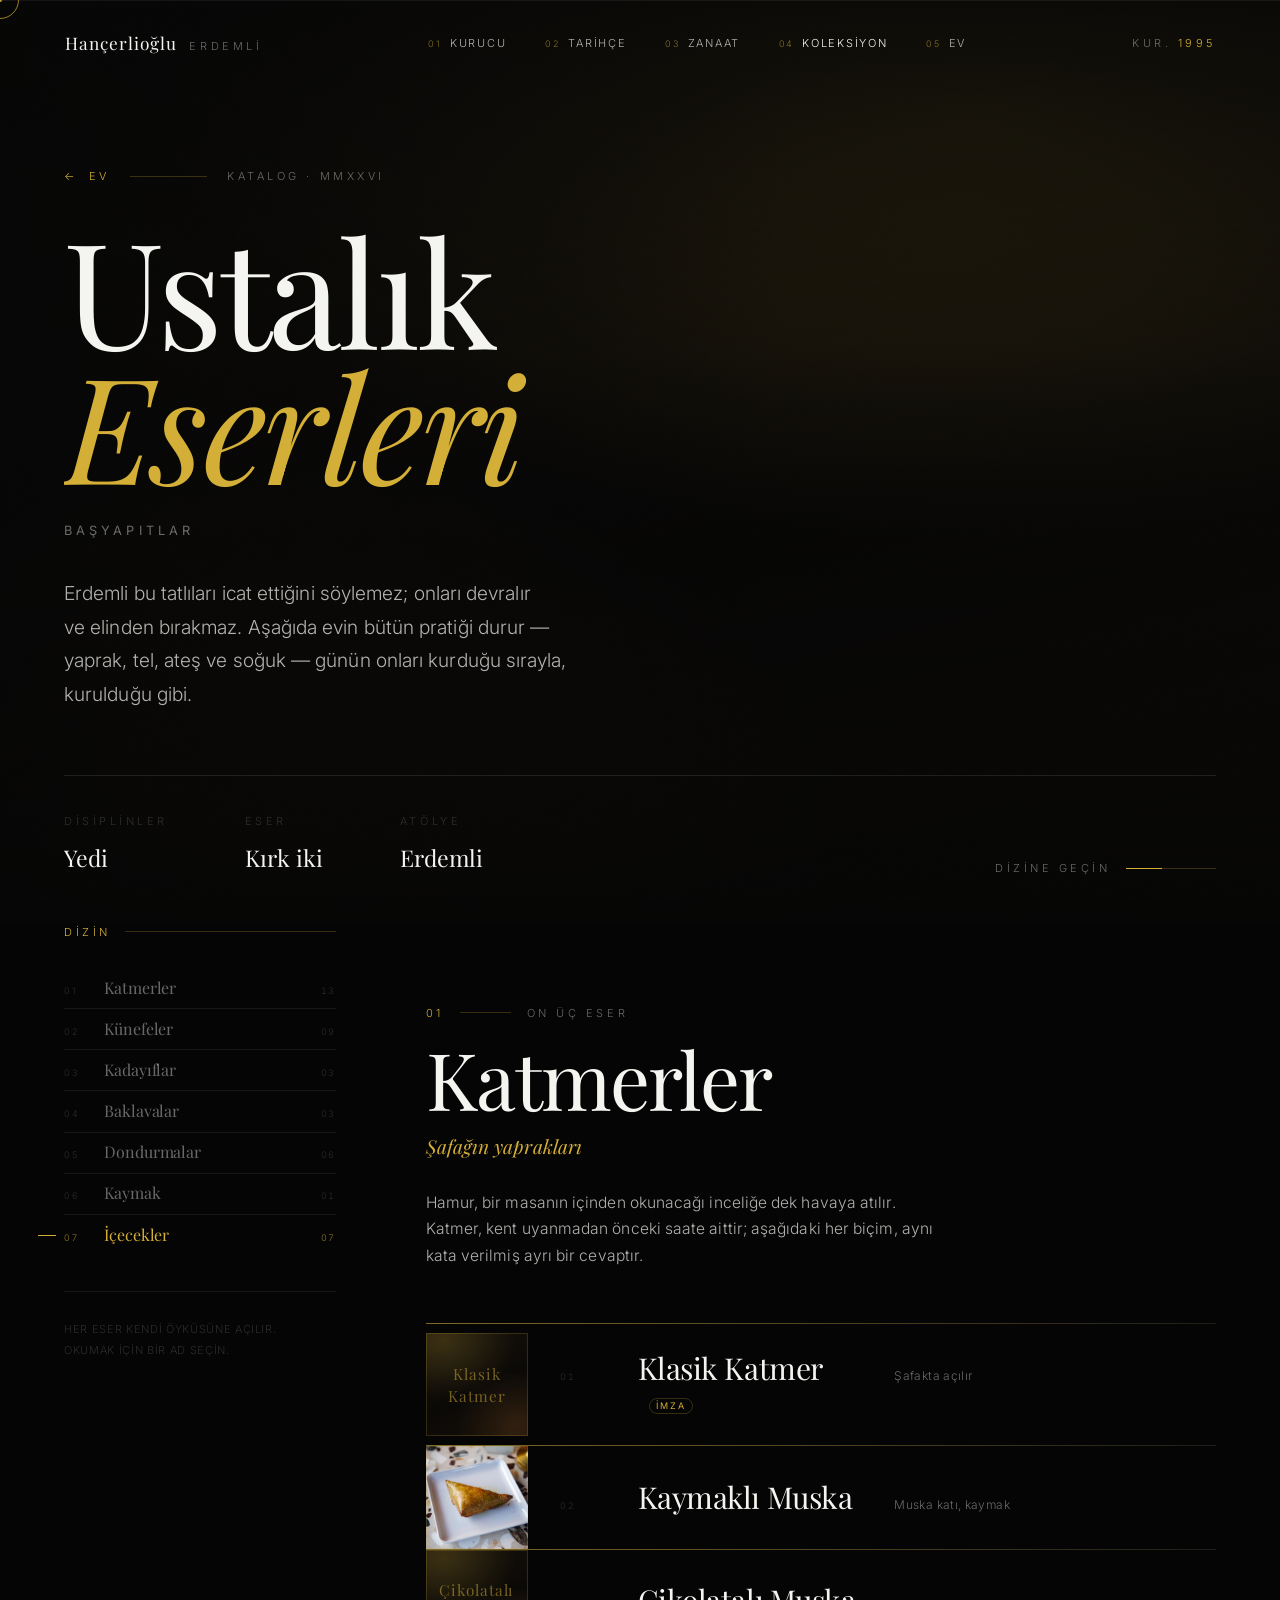
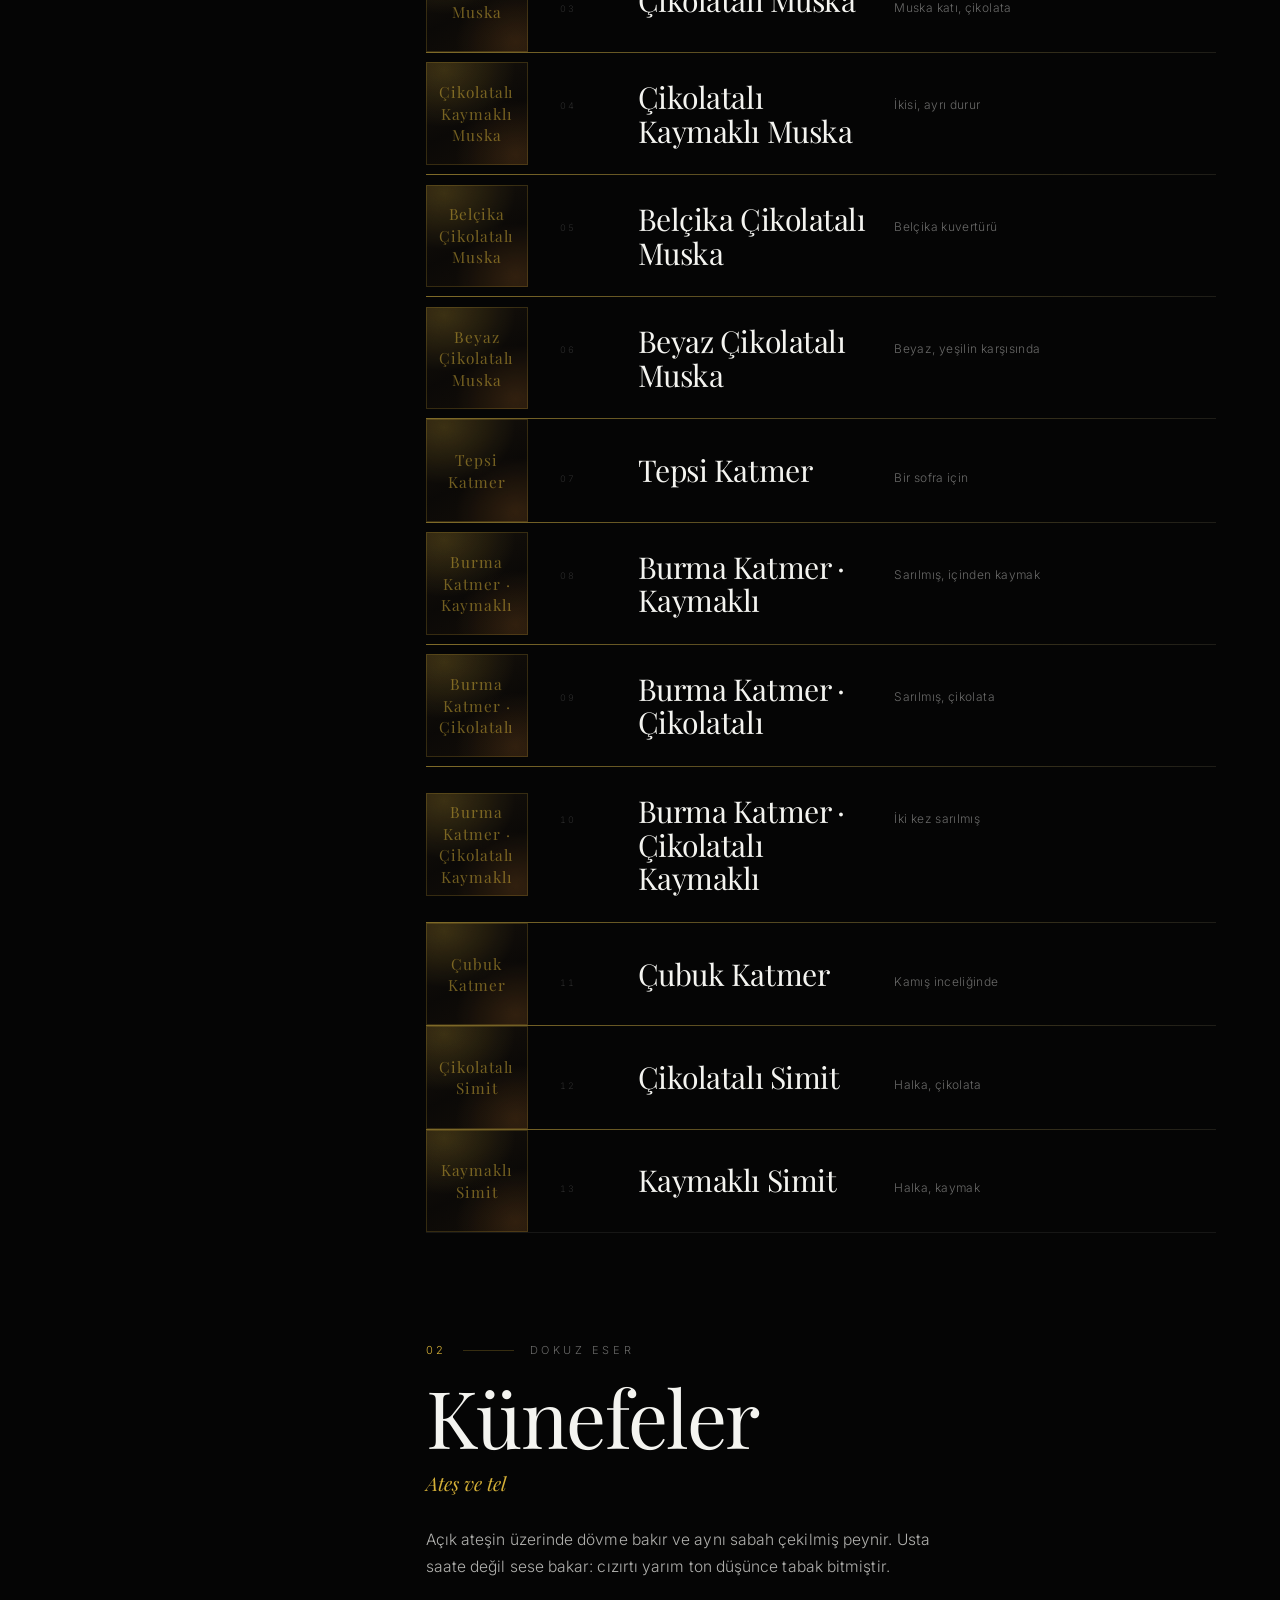
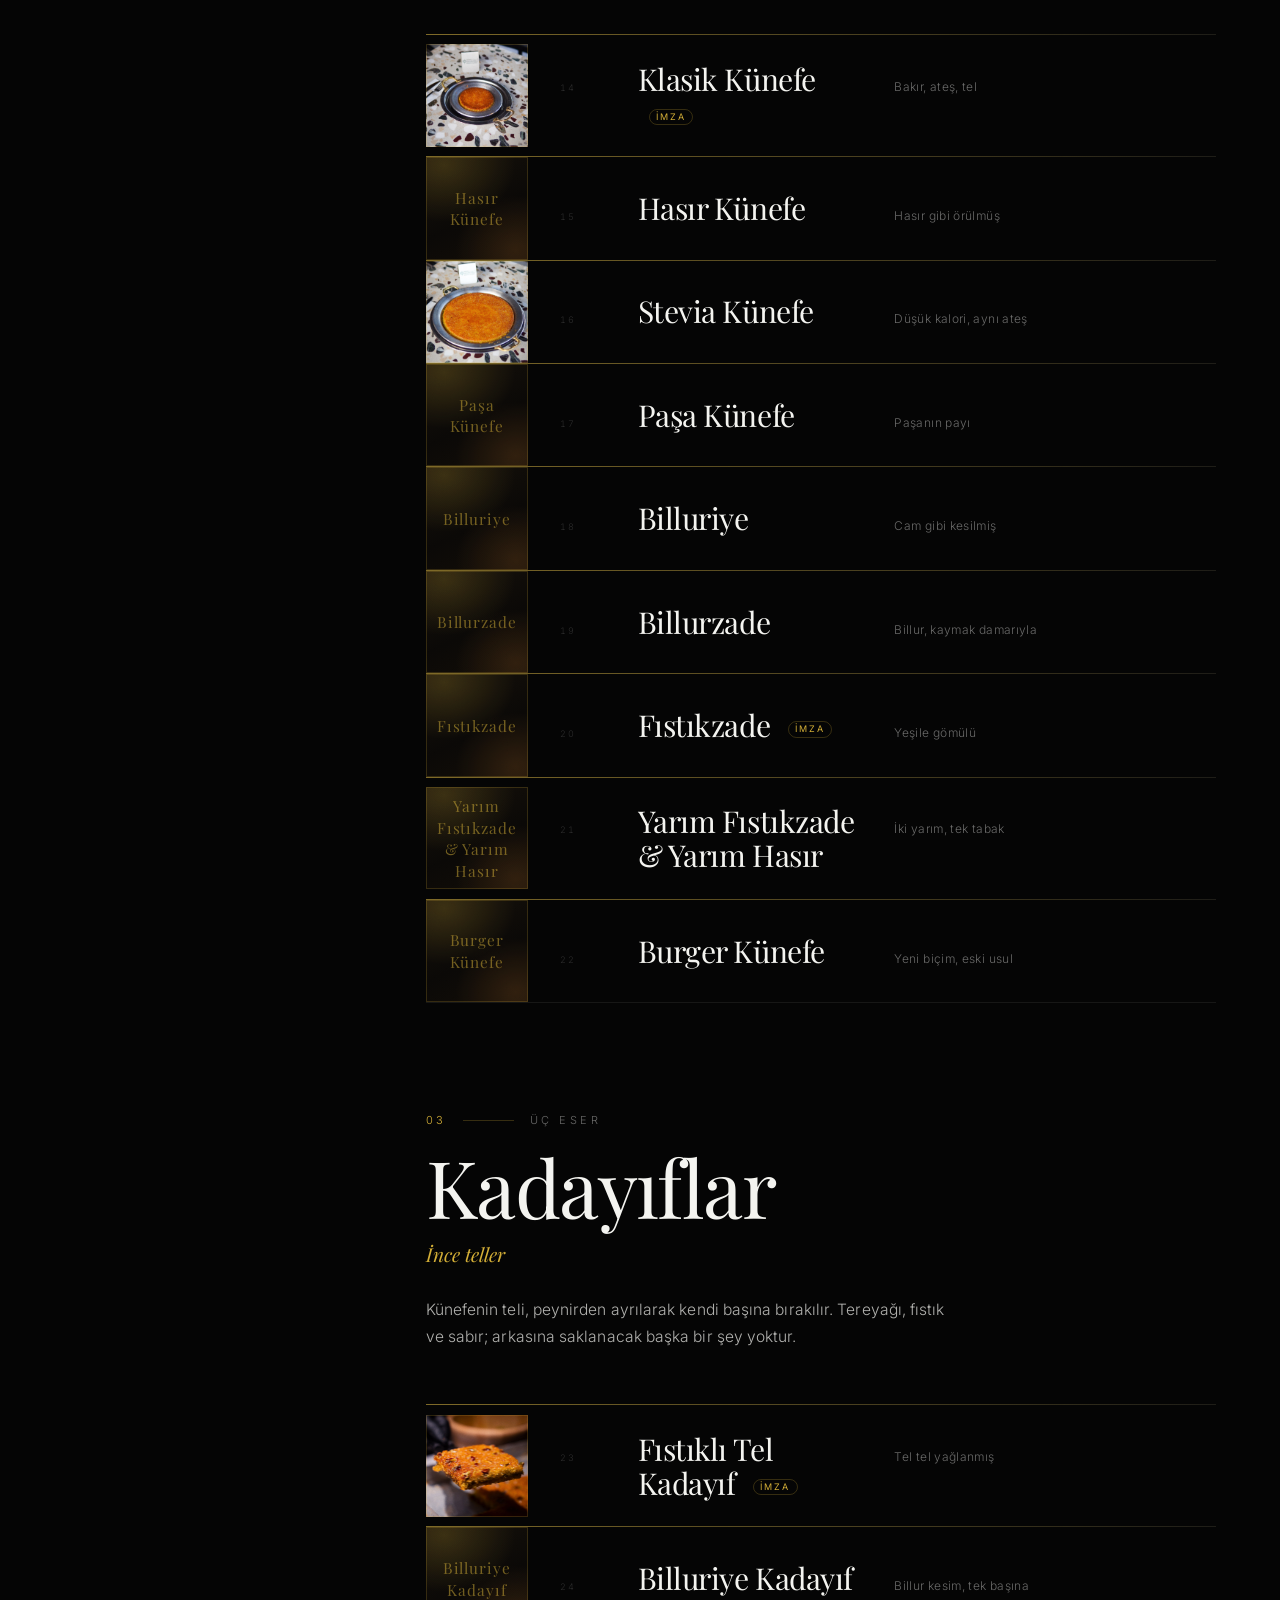
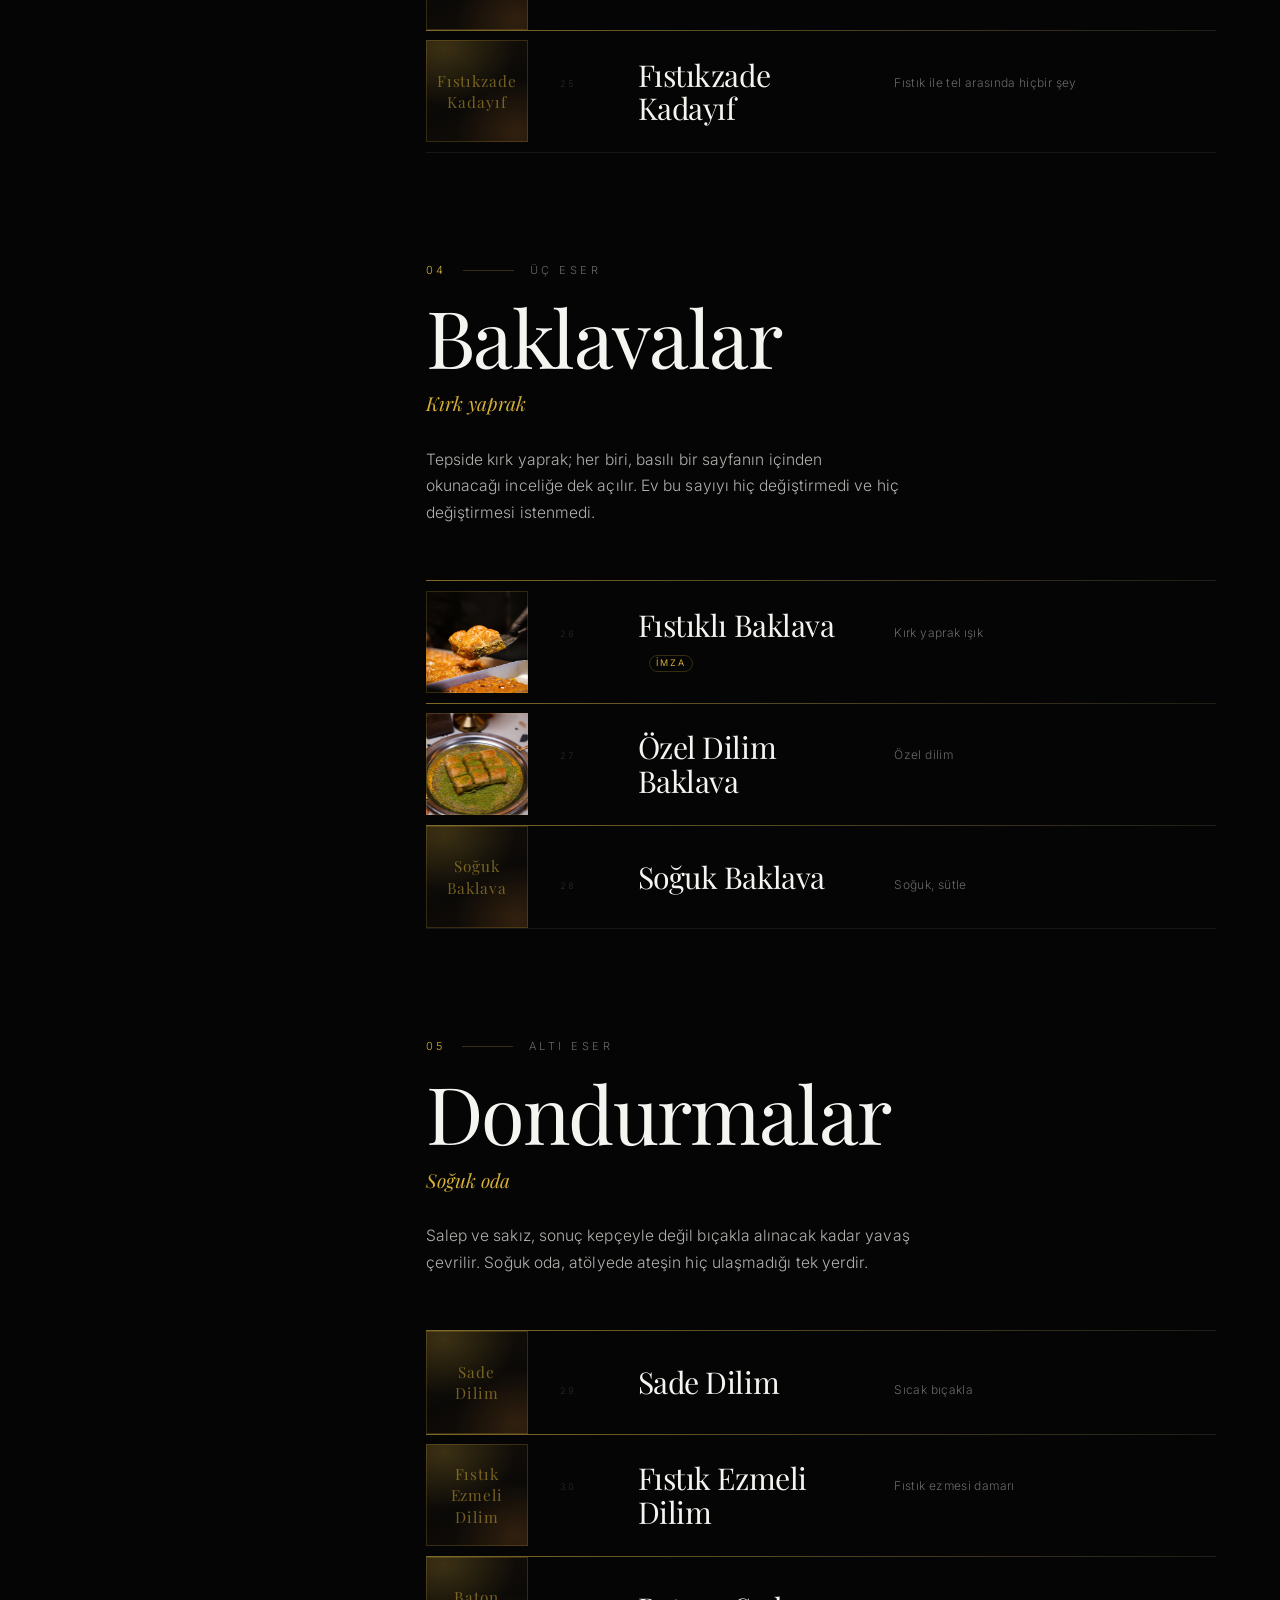
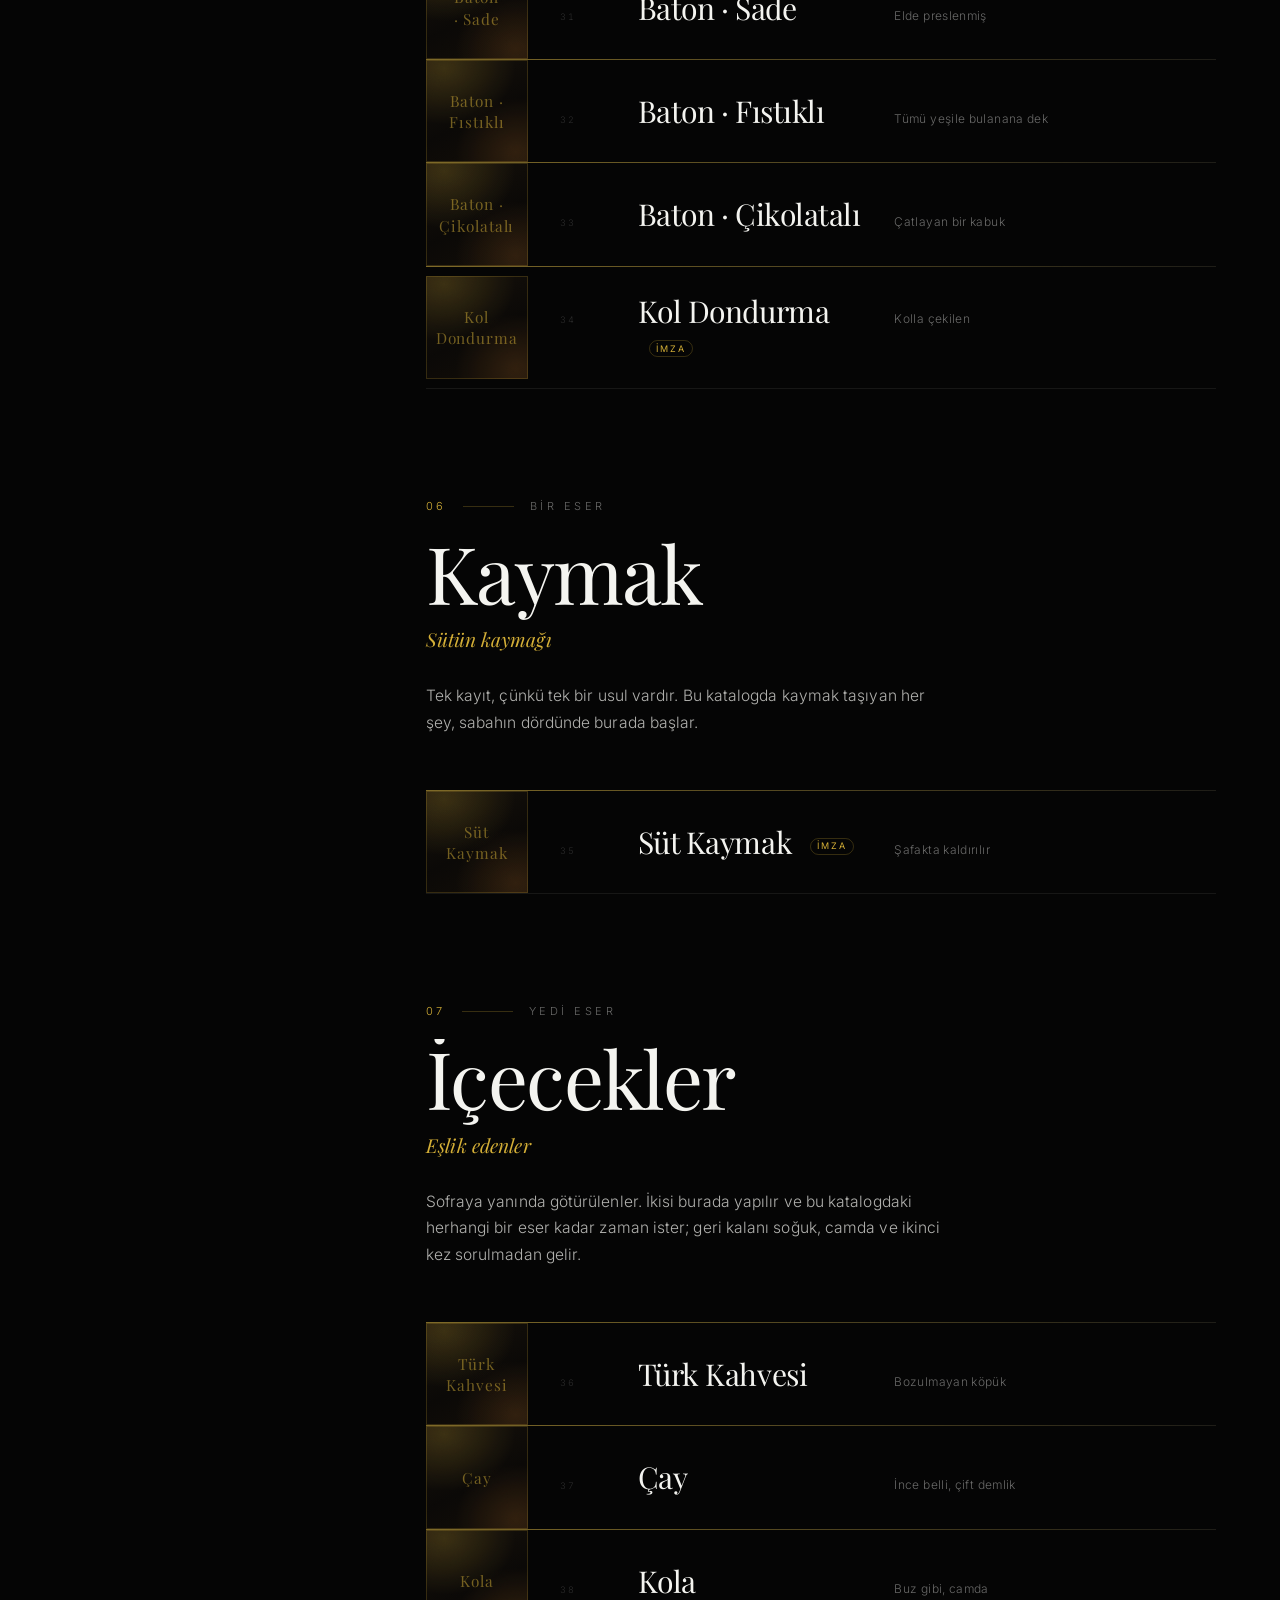
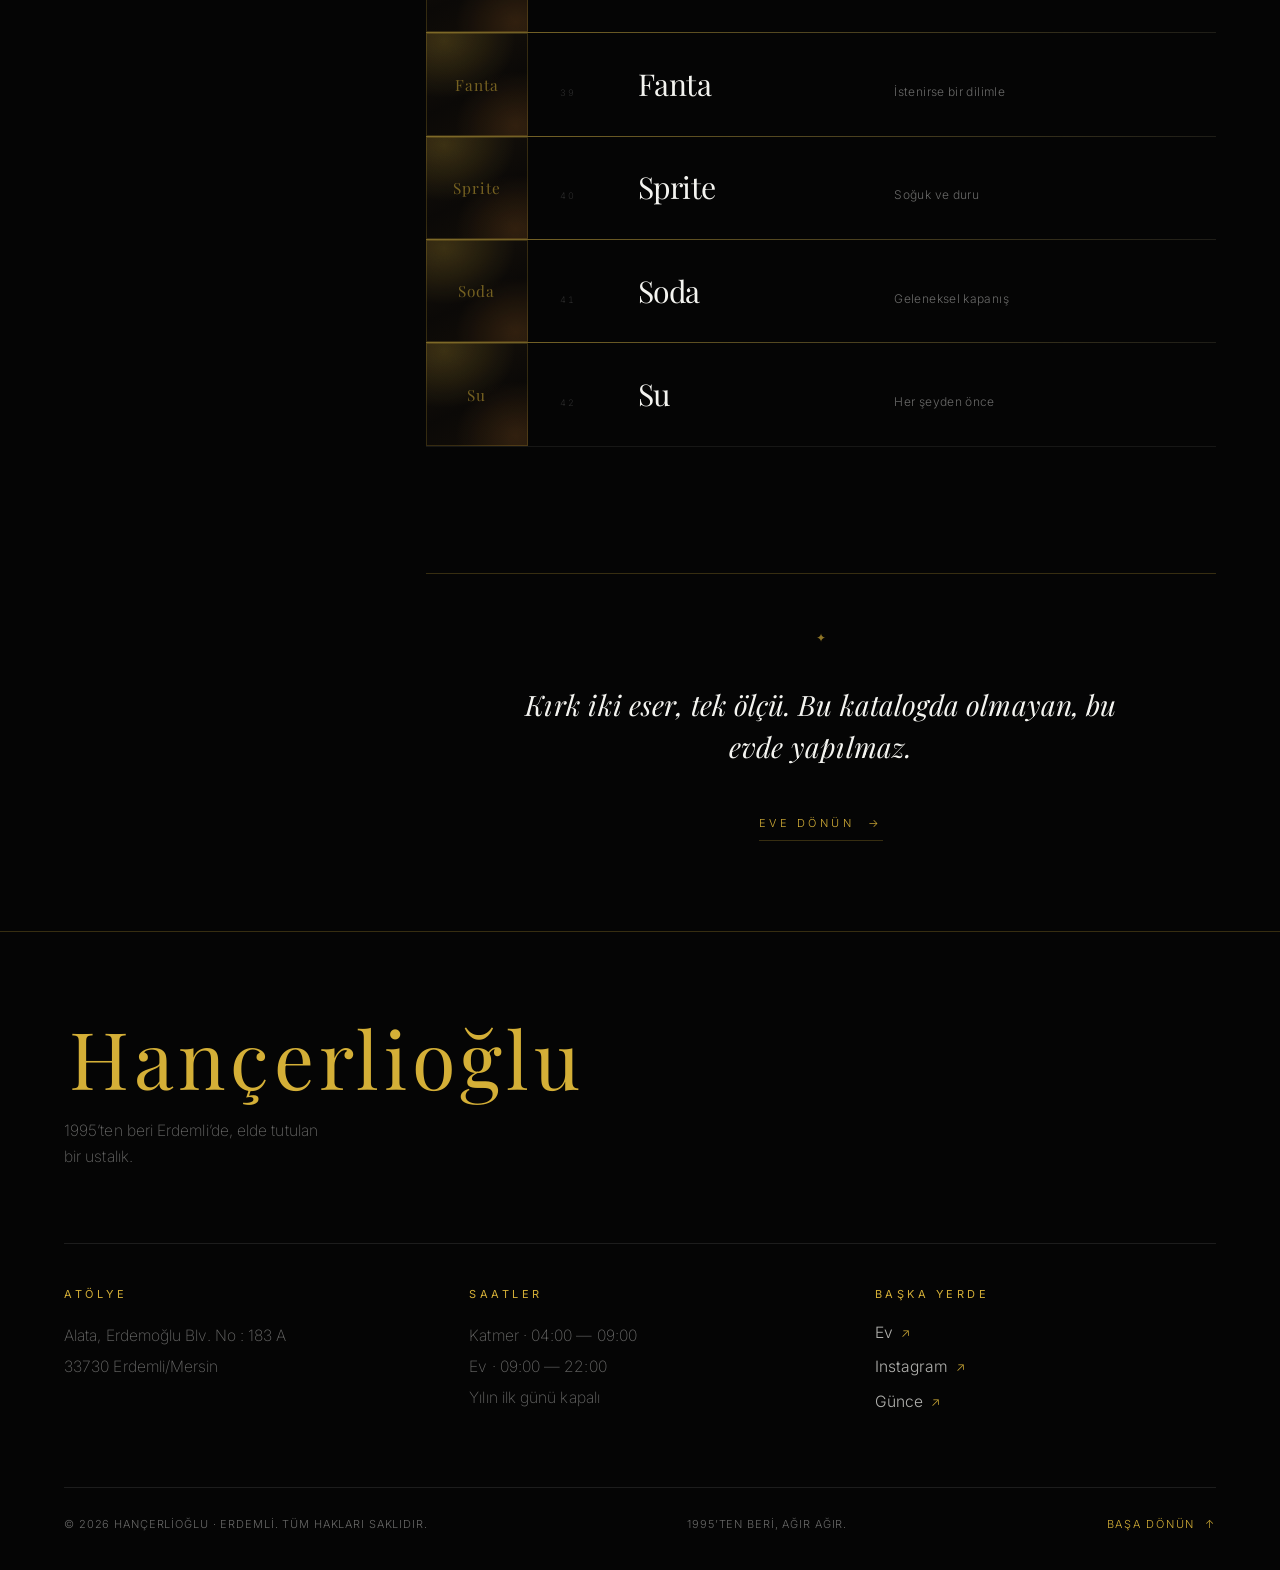
==== collection.html @ 2915f9c9 "Add files via upload" ====
<!DOCTYPE html>
<html lang="tr" class="no-js">
<head>
  <meta charset="UTF-8">
  <meta name="viewport" content="width=device-width, initial-scale=1.0">
  <meta name="theme-color" content="#050505">
  <meta name="color-scheme" content="dark">

  <title>Ustalık Eserleri — Hançerlioğlu | Erdemli, 1995</title>
  <meta name="description" content="Hançerlioğlu koleksiyonunun tamamı: katmer, künefe, kadayıf, baklava, dondurma ve kaymak — 1995’ten beri Erdemli’de, elde tutulan kırk iki eser.">

  <meta property="og:type" content="website">
  <meta property="og:title" content="Ustalık Eserleri — Hançerlioğlu">
  <meta property="og:description" content="Yedi disiplinde kırk iki eser. 1995’ten beri Erdemli’de, elde.">
  <meta property="og:image" content="assets\collection\logo.png">

  <!-- Fonts -->
  <link rel="preconnect" href="https://fonts.googleapis.com">
  <link rel="preconnect" href="https://fonts.gstatic.com" crossorigin>
  <link rel="stylesheet" href="https://fonts.googleapis.com/css2?family=Playfair+Display:ital,wght@0,400;0,500;0,600;0,700;1,400;1,500&family=Inter:wght@200;300;400;500&display=swap">

  <!-- Lenis smooth scroll (base styles) -->
  <link rel="stylesheet" href="https://cdn.jsdelivr.net/npm/lenis@1.3.26/dist/lenis.css">

  <!-- Project styles: the shared design system first, then this page's layer -->
  <link rel="stylesheet" href="style.css">
  <link rel="stylesheet" href="collection.css">

  <!-- Libraries: GSAP core + ScrollTrigger + Lenis -->
  <script defer src="https://cdn.jsdelivr.net/npm/gsap@3.15.0/dist/gsap.min.js"></script>
  <script defer src="https://cdn.jsdelivr.net/npm/gsap@3.15.0/dist/ScrollTrigger.min.js"></script>
  <script defer src="https://cdn.jsdelivr.net/npm/lenis@1.3.26/dist/lenis.min.js"></script>
  <script defer src="collection.js"></script>

  <script>document.documentElement.classList.replace("no-js", "js");</script>
</head>

<!--
  ============================================================================
  USER — WHERE YOUR MEDIA GOES
  ============================================================================
  Two asset folders are referenced by this page. Create them and drop files in;
  nothing else needs to change.

    assets/collection/<slug>.jpg          still image  · 1080 x 1350 · 4:5 portrait
    assets/collection/video/<slug>.mp4    drawer film  · 1920 x 1080 · muted, 6-10s loop

  1. STILLS — every item below has its own <img> with a one-line comment above
     it giving the exact filename. The still is used twice: as the image that
     follows your cursor on hover, and as the poster inside the story drawer.

  2. FILMS — an item plays a film in its drawer when the <li> carries a
     data-video="..." attribute. Ten items ship with one wired up; to add a
     film to any other item, just add the attribute to its <li>:

         <li class="item" data-item data-video="assets/collection/video/my-item.mp4" ...>

  3. COVER FILM — the header video at the top of <main>, marked below.

  Until a file exists the layered gold placeholder shows in its place, so the
  page looks finished at every stage. Nothing breaks while assets are missing.
  ============================================================================
-->

<body class="page page--collection is-loading">

  <a class="skip-link" href="#main">İçeriğe geç</a>

  <!-- ============================================================
       PRELOADER
       ============================================================ -->
  <div class="preloader" id="preloader" role="progressbar" aria-label="Yükleniyor" aria-valuemin="0" aria-valuemax="100" aria-valuenow="0">
    <div class="preloader__inner">
      <p class="preloader__mark">Hançerlioğlu</p>
      <p class="preloader__tagline">Ustalık Eserleri &middot; Başyapıtlar</p>
      <div class="preloader__counter">
        <span class="preloader__number" id="preloaderNumber">0</span><span class="preloader__percent">%</span>
      </div>
      <div class="preloader__bar">
        <span class="preloader__bar-fill" id="preloaderBar"></span>
      </div>
    </div>
  </div>

  <!-- ============================================================
       CURSOR (desktop, pointer:fine only)
       ============================================================ -->
  <div class="cursor" id="cursor" aria-hidden="true">
    <span class="cursor__ring"></span>
    <span class="cursor__dot"></span>
  </div>

  <!-- ============================================================
       SCROLL PROGRESS
       ============================================================ -->
  <div class="progress" aria-hidden="true">
    <span class="progress__bar" id="progressBar"></span>
  </div>

  <!-- ============================================================
       HEADER / NAVIGATION
       ============================================================ -->
  <header class="header" id="header">
    <div class="header__inner">
      <a class="header__brand" href="index.html" data-cursor="link" aria-label="Hançerlioğlu — ana sayfa">
        <span class="header__brand-mark">Hançerlioğlu</span>
        <span class="header__brand-sub">Erdemli</span>
      </a>

      <nav class="header__nav" aria-label="Ana menü">
        <ul class="header__list">
          <li class="header__item"><a class="header__link" href="index.html#legacy" data-cursor="link"><span class="header__link-index">01</span><span class="header__link-label">Kurucu</span></a></li>
          <li class="header__item"><a class="header__link" href="index.html#heritage" data-cursor="link"><span class="header__link-index">02</span><span class="header__link-label">Tarihçe</span></a></li>
          <li class="header__item"><a class="header__link" href="index.html#craft" data-cursor="link"><span class="header__link-index">03</span><span class="header__link-label">Zanaat</span></a></li>
          <li class="header__item"><a class="header__link header__link--current" href="collection.html" aria-current="page" data-cursor="link"><span class="header__link-index">04</span><span class="header__link-label">Koleksiyon</span></a></li>
          <li class="header__item"><a class="header__link" href="index.html#house" data-cursor="link"><span class="header__link-index">05</span><span class="header__link-label">Ev</span></a></li>
        </ul>
      </nav>

      <p class="header__meta">Kur. <span class="header__meta-year">1995</span></p>

      <button class="header__toggle" id="menuToggle" type="button" aria-expanded="false" aria-controls="menu" data-cursor="link">
        <span class="header__toggle-label" data-menu-label="open">Menü</span>
        <span class="header__toggle-lines" aria-hidden="true"><span></span><span></span></span>
      </button>
    </div>
  </header>

  <!-- ============================================================
       FULLSCREEN MENU (mobile / tablet)
       ============================================================ -->
  <div class="menu" id="menu" aria-hidden="true">
    <div class="menu__backdrop"></div>
    <nav class="menu__inner" aria-label="Menü">
      <ul class="menu__list">
        <li class="menu__item"><a class="menu__link" href="index.html#legacy" data-menu-link><span class="menu__link-index">01</span><span class="menu__link-text">Kurucu</span></a></li>
        <li class="menu__item"><a class="menu__link" href="index.html#heritage" data-menu-link><span class="menu__link-index">02</span><span class="menu__link-text">Tarihçe</span></a></li>
        <li class="menu__item"><a class="menu__link" href="index.html#craft" data-menu-link><span class="menu__link-index">03</span><span class="menu__link-text">Zanaat</span></a></li>
        <li class="menu__item"><a class="menu__link" href="collection.html" aria-current="page" data-menu-link><span class="menu__link-index">04</span><span class="menu__link-text">Koleksiyon</span></a></li>
        <li class="menu__item"><a class="menu__link" href="index.html#house" data-menu-link><span class="menu__link-index">05</span><span class="menu__link-text">Ev</span></a></li>
      </ul>
      <p class="menu__note">Alata, Erdemoğlu Blv. No : 183 A, 33730 Erdemli/Mersin</p>
    </nav>
  </div>

  <main class="main" id="main">

    <!-- ============================================================
         COVER
         ============================================================ -->
    <section class="cover" id="cover" aria-labelledby="coverTitle">
      <div class="cover__media" aria-hidden="true">
        <div class="cover__media-inner">
          <!-- USER: cover film — 1920x1080, muted loop, ~12s. Slow pan across a finished tray works best. -->
          <video class="cover__video" autoplay muted loop playsinline preload="metadata" poster="assets/collection/cover-poster.jpg" tabindex="-1">
            <source src="assets/collection/video/tanıtım2.mp4" type="video/mp4">
            <source src="assets/collection/cover.webm" type="video/webm">
          </video>
        </div>
        <div class="cover__scrim"></div>
        <div class="cover__grain"></div>
      </div>

      <div class="cover__inner">
        <p class="cover__overline" data-cover="overline">
          <a class="cover__back" href="index.html" data-cursor="link">
            <span class="cover__back-arrow" aria-hidden="true">←</span>
            <span>Ev</span>
          </a>
          <span class="cover__overline-rule" aria-hidden="true"></span>
          <span>Katalog &middot; MMXXVI</span>
        </p>

        <h1 class="cover__title" id="coverTitle" data-cover="title">
          <span class="split__line"><span class="split__line-inner">Ustalık</span></span>
          <span class="split__line"><span class="split__line-inner"><em>Eserleri</em></span></span>
        </h1>

        <p class="cover__english" data-cover="english">Başyapıtlar</p>

        <p class="cover__lede" data-cover="lede">Erdemli bu tatlıları icat ettiğini söylemez; onları devralır ve elinden bırakmaz. Aşağıda evin bütün pratiği durur — yaprak, tel, ateş ve soğuk — günün onları kurduğu sırayla, kurulduğu gibi.</p>
      </div>

      <div class="cover__footer">
        <dl class="cover__facts" data-cover="facts">
          <div class="cover__fact">
            <dt class="cover__fact-label">Disiplinler</dt>
            <dd class="cover__fact-value">Yedi</dd>
          </div>
          <div class="cover__fact">
            <dt class="cover__fact-label">Eser</dt>
            <dd class="cover__fact-value">Kırk iki</dd>
          </div>
          <div class="cover__fact">
            <dt class="cover__fact-label">Atölye</dt>
            <dd class="cover__fact-value">Erdemli</dd>
          </div>
        </dl>

        <p class="cover__cue" data-cover="cue">
          <span class="cover__cue-label">Dizine geçin</span>
          <span class="cover__cue-line" aria-hidden="true"><span class="cover__cue-dot"></span></span>
        </p>
      </div>
    </section>

    <!-- ============================================================
         THE COLLECTION — sticky index + catalogue
         ============================================================ -->
    <div class="collection" id="collection">
      <div class="collection__grid">

        <!-- ---------- Left: sticky category index ---------- -->
        <aside class="collection__aside">
          <nav class="catnav" id="catnav" aria-label="Kategoriler">
            <p class="catnav__label">
              <span class="catnav__label-text">Dizin</span>
              <span class="catnav__label-rule" aria-hidden="true"></span>
            </p>

            <ol class="catnav__list">
              <li class="catnav__item">
                <a class="catnav__link" href="#katmerler" data-catnav="katmerler" data-cursor="link">
                  <span class="catnav__index">01</span>
                  <span class="catnav__name">Katmerler</span>
                  <span class="catnav__count">13</span>
                </a>
              </li>
              <li class="catnav__item">
                <a class="catnav__link" href="#kunefeler" data-catnav="kunefeler" data-cursor="link">
                  <span class="catnav__index">02</span>
                  <span class="catnav__name">Künefeler</span>
                  <span class="catnav__count">09</span>
                </a>
              </li>
              <li class="catnav__item">
                <a class="catnav__link" href="#kadayiflar" data-catnav="kadayiflar" data-cursor="link">
                  <span class="catnav__index">03</span>
                  <span class="catnav__name">Kadayıflar</span>
                  <span class="catnav__count">03</span>
                </a>
              </li>
              <li class="catnav__item">
                <a class="catnav__link" href="#baklavalar" data-catnav="baklavalar" data-cursor="link">
                  <span class="catnav__index">04</span>
                  <span class="catnav__name">Baklavalar</span>
                  <span class="catnav__count">03</span>
                </a>
              </li>
              <li class="catnav__item">
                <a class="catnav__link" href="#dondurmalar" data-catnav="dondurmalar" data-cursor="link">
                  <span class="catnav__index">05</span>
                  <span class="catnav__name">Dondurmalar</span>
                  <span class="catnav__count">06</span>
                </a>
              </li>
              <li class="catnav__item">
                <a class="catnav__link" href="#kaymak" data-catnav="kaymak" data-cursor="link">
                  <span class="catnav__index">06</span>
                  <span class="catnav__name">Kaymak</span>
                  <span class="catnav__count">01</span>
                </a>
              </li>
              <li class="catnav__item">
                <a class="catnav__link" href="#icecekler" data-catnav="icecekler" data-cursor="link">
                  <span class="catnav__index">07</span>
                  <span class="catnav__name">İçecekler</span>
                  <span class="catnav__count">07</span>
                </a>
              </li>
            </ol>

            <p class="catnav__note">
              Her eser kendi öyküsüne açılır.<br>
              Okumak için bir ad seçin.
            </p>
          </nav>
        </aside>

        <!-- ---------- Right: the catalogue ---------- -->
        <div class="collection__body">

          <!-- ======================================================
               01 — KATMERLER
               ====================================================== -->
          <section class="category" id="katmerler" data-category="katmerler" aria-labelledby="katmerlerTitle">
            <header class="category__head">
              <p class="category__meta">
                <span class="category__number">01</span>
                <span class="category__rule" aria-hidden="true"></span>
                <span class="category__count">On üç eser</span>
              </p>
              <h2 class="category__title" id="katmerlerTitle">
                <span class="split__line"><span class="split__line-inner">Katmerler</span></span>
              </h2>
              <p class="category__english">Şafağın yaprakları</p>
              <p class="category__note">Hamur, bir masanın içinden okunacağı inceliğe dek havaya atılır. Katmer, kent uyanmadan önceki saate aittir; aşağıdaki her biçim, aynı kata verilmiş ayrı bir cevaptır.</p>
            </header>

            <ol class="category__list">

              <!-- USER: film wired up — assets/collection/video/katmer-klasik.mp4 -->
              <li class="item" data-item data-video="assets/collection/video/katmer-klasik.mp4">
                <button class="item__trigger" type="button" data-item-open data-cursor="item" aria-label="Öyküyü okuyun: Klasik Katmer"></button>
                <div class="item__inner">
                  <span class="item__index">01</span>
                  <span class="item__name">Klasik Katmer <span class="item__tag">İmza</span></span>
                  <span class="item__note">Şafakta açılır</span>
                  <span class="item__cue" aria-hidden="true">Öykü<span class="item__cue-arrow">→</span></span>
                </div>
                <figure class="preview" aria-hidden="true">
                  <!-- USER: assets/collection/katmer-klasik.jpg — 1080x1350 -->
                  <img class="preview__img" src="assets/collection/katmer-klasik.jpg" alt="" loading="lazy" decoding="async" data-media-img>
                  <figcaption class="preview__fallback">Klasik Katmer</figcaption>
                </figure>
                <div class="item__story" hidden>
                  <p>Hamur, bir masa genişliğinde ve neredeyse saydam olana dek havaya atılır; sonra manda kaymağı ve iri kıyılmış Antep fıstığının üzerine kapanır. Şafağa aittir: bekletilmez, yeniden ısıtılmaz ve yapıldığı odanın dışına çıkarılmaz.</p>
                  <dl class="item__specs">
                    <div class="item__spec"><dt class="item__spec-key">Hazırlık</dt><dd class="item__spec-value">Şafak vakti</dd></div>
                    <div class="item__spec"><dt class="item__spec-key">Fırın</dt><dd class="item__spec-value">Taş, açık ateş</dd></div>
                    <div class="item__spec"><dt class="item__spec-key">Ömür</dt><dd class="item__spec-value">Bir saat</dd></div>
                  </dl>
                </div>
              </li>

              <li class="item" data-item>
                <button class="item__trigger" type="button" data-item-open data-cursor="item" aria-label="Öyküyü okuyun: Kaymaklı Muska"></button>
                <div class="item__inner">
                  <span class="item__index">02</span>
                  <span class="item__name">Kaymaklı Muska</span>
                  <span class="item__note">Muska katı, kaymak</span>
                  <span class="item__cue" aria-hidden="true">Öykü<span class="item__cue-arrow">→</span></span>
                </div>
                <figure class="preview" aria-hidden="true">
                  <!-- USER: assets/collection/muska-kaymakli.jpg — 1080x1350 -->
                  <img class="preview__img" src="assets/collection/muska.jpeg" alt="" loading="lazy" decoding="async" data-media-img>
                  <figcaption class="preview__fallback">Kaymaklı Muska</figcaption>
                </figure>
                <div class="item__story" hidden>
                  <p>Aynı saydam yaprak, muska denen üçgene katlanır. İçinde manda kaymağından ve fıstıktan başka bir şey yoktur; kapanışı bir mühür değil, katın kendisi tutar.</p>
                  <dl class="item__specs">
                    <div class="item__spec"><dt class="item__spec-key">Katlama</dt><dd class="item__spec-value">Üçgen</dd></div>
                    <div class="item__spec"><dt class="item__spec-key">Dolgu</dt><dd class="item__spec-value">Kaymak &amp; fıstık</dd></div>
                    <div class="item__spec"><dt class="item__spec-key">Servis</dt><dd class="item__spec-value">Sıcak</dd></div>
                  </dl>
                </div>
              </li>

              <li class="item" data-item>
                <button class="item__trigger" type="button" data-item-open data-cursor="item" aria-label="Öyküyü okuyun: Çikolatalı Muska"></button>
                <div class="item__inner">
                  <span class="item__index">03</span>
                  <span class="item__name">Çikolatalı Muska</span>
                  <span class="item__note">Muska katı, çikolata</span>
                  <span class="item__cue" aria-hidden="true">Öykü<span class="item__cue-arrow">→</span></span>
                </div>
                <figure class="preview" aria-hidden="true">
                  <!-- USER: assets/collection/muska-cikolatali.jpg — 1080x1350 -->
                  <img class="preview__img" src="assets/collection/muskac.jpeg" alt="" loading="lazy" decoding="async" data-media-img>
                  <figcaption class="preview__fallback">Çikolatalı Muska</figcaption>
                </figure>
                <div class="item__story" hidden>
                  <p>Muska katı, taşın tuttuğu ısıdan başka bir şeyle erimeyen bitter çikolataya bırakılır. Köşeler çıtır kalır, orta kısım teslim olur; hemen yenmesinin bütün gerekçesi budur.</p>
                  <dl class="item__specs">
                    <div class="item__spec"><dt class="item__spec-key">Katlama</dt><dd class="item__spec-value">Üçgen</dd></div>
                    <div class="item__spec"><dt class="item__spec-key">Dolgu</dt><dd class="item__spec-value">Bitter çikolata</dd></div>
                    <div class="item__spec"><dt class="item__spec-key">Servis</dt><dd class="item__spec-value">Sıcak</dd></div>
                  </dl>
                </div>
              </li>

              <li class="item" data-item>
                <button class="item__trigger" type="button" data-item-open data-cursor="item" aria-label="Öyküyü okuyun: Çikolatalı Kaymaklı Muska"></button>
                <div class="item__inner">
                  <span class="item__index">04</span>
                  <span class="item__name">Çikolatalı Kaymaklı Muska</span>
                  <span class="item__note">İkisi, ayrı durur</span>
                  <span class="item__cue" aria-hidden="true">Öykü<span class="item__cue-arrow">→</span></span>
                </div>
                <figure class="preview" aria-hidden="true">
                  <!-- USER: assets/collection/muska-cikolatali-kaymakli.jpg — 1080x1350 -->
                  <img class="preview__img" src="assets/collection/muskac.jpeg" alt="" loading="lazy" decoding="async" data-media-img>
                  <figcaption class="preview__fallback">Çikolatalı Kaymaklı Muska</figcaption>
                </figure>
                <div class="item__story" hidden>
                  <p>Tek katın içinde çikolata ve manda kaymağı, biri diğerini boğmasın diye ayrı katmanlarda durur. İkisini okunur tutan, aralarındaki yapraktır.</p>
                  <dl class="item__specs">
                    <div class="item__spec"><dt class="item__spec-key">Katlama</dt><dd class="item__spec-value">Üçgen</dd></div>
                    <div class="item__spec"><dt class="item__spec-key">Dolgu</dt><dd class="item__spec-value">Çift katman</dd></div>
                    <div class="item__spec"><dt class="item__spec-key">Servis</dt><dd class="item__spec-value">Sıcak</dd></div>
                  </dl>
                </div>
              </li>

              <li class="item" data-item>
                <button class="item__trigger" type="button" data-item-open data-cursor="item" aria-label="Öyküyü okuyun: Belçika Çikolatalı Muska"></button>
                <div class="item__inner">
                  <span class="item__index">05</span>
                  <span class="item__name">Belçika Çikolatalı Muska</span>
                  <span class="item__note">Belçika kuvertürü</span>
                  <span class="item__cue" aria-hidden="true">Öykü<span class="item__cue-arrow">→</span></span>
                </div>
                <figure class="preview" aria-hidden="true">
                  <!-- USER: assets/collection/muska-belcika.jpg — 1080x1350 -->
                  <img class="preview__img" src="assets/collection/Belcikamuska.jpeg" alt="" loading="lazy" decoding="async" data-media-img>
                  <figcaption class="preview__fallback">Belçika Çikolatalı Muska</figcaption>
                </figure>
                <div class="item__story" hidden>
                  <p>Belçika kuvertürü temperlenir ve kat kapanmadan önce tek, ince bir tabaka halinde serilir. Evin çikolatasından daha koyu ve belirgin biçimde daha zengindir; fıstık bu yüzden bilerek geri tutulur.</p>
                  <dl class="item__specs">
                    <div class="item__spec"><dt class="item__spec-key">Çikolata</dt><dd class="item__spec-value">Belçika kuvertür</dd></div>
                    <div class="item__spec"><dt class="item__spec-key">Temperleme</dt><dd class="item__spec-value">Mermer üstünde</dd></div>
                    <div class="item__spec"><dt class="item__spec-key">Servis</dt><dd class="item__spec-value">Sıcak</dd></div>
                  </dl>
                </div>
              </li>

              <li class="item" data-item>
                <button class="item__trigger" type="button" data-item-open data-cursor="item" aria-label="Öyküyü okuyun: Beyaz Çikolatalı Muska"></button>
                <div class="item__inner">
                  <span class="item__index">06</span>
                  <span class="item__name">Beyaz Çikolatalı Muska</span>
                  <span class="item__note">Beyaz, yeşilin karşısında</span>
                  <span class="item__cue" aria-hidden="true">Öykü<span class="item__cue-arrow">→</span></span>
                </div>
                <figure class="preview" aria-hidden="true">
                  <!-- USER: assets/collection/muska-beyaz.jpg — 1080x1350 -->
                  <img class="preview__img" src="assets/collection/Beyazmuska.jpeg" alt="" loading="lazy" decoding="async" data-media-img>
                  <figcaption class="preview__fallback">Beyaz Çikolatalı Muska</figcaption>
                </figure>
                <div class="item__story" hidden>
                  <p>Beyaz çikolata, Antep fıstığının koyu yeşiline karşı kurulur — evin bu kadar yüksek bir karşıtlığa izin verdiği tek yer. Etrafındaki her şeyden tatlıdır ve bilerek kestiğimiz en küçük paydır.</p>
                  <dl class="item__specs">
                    <div class="item__spec"><dt class="item__spec-key">Çikolata</dt><dd class="item__spec-value">Beyaz</dd></div>
                    <div class="item__spec"><dt class="item__spec-key">Fıstık</dt><dd class="item__spec-value">İri çekilmiş</dd></div>
                    <div class="item__spec"><dt class="item__spec-key">Servis</dt><dd class="item__spec-value">Sıcak</dd></div>
                  </dl>
                </div>
              </li>

              <!-- USER: film wired up — assets/collection/video/katmer-tepsi.mp4 -->
              <li class="item" data-item data-video="assets/collection/video/katmer-tepsi.mp4">
                <button class="item__trigger" type="button" data-item-open data-cursor="item" aria-label="Öyküyü okuyun: Tepsi Katmer"></button>
                <div class="item__inner">
                  <span class="item__index">07</span>
                  <span class="item__name">Tepsi Katmer</span>
                  <span class="item__note">Bir sofra için</span>
                  <span class="item__cue" aria-hidden="true">Öykü<span class="item__cue-arrow">→</span></span>
                </div>
                <figure class="preview" aria-hidden="true">
                  <!-- USER: assets/collection/katmer-tepsi.jpg — 1080x1350 -->
                  <img class="preview__img" src="assets/collection/katmer-tepsi.jpg" alt="" loading="lazy" decoding="async" data-media-img>
                  <figcaption class="preview__fallback">Tepsi Katmer</figcaption>
                </figure>
                <div class="item__story" hidden>
                  <p>Bir kişi için değil, bir sofra için kurulan katmer: bakır tepsiye kenar kenara yayılır ve ancak dışarı taşındığı anda kesilir. Orta kısım yumuşak kalır, kenar metale yaslanıp çıtırlaşır.</p>
                  <dl class="item__specs">
                    <div class="item__spec"><dt class="item__spec-key">Kap</dt><dd class="item__spec-value">Bakır tepsi</dd></div>
                    <div class="item__spec"><dt class="item__spec-key">Kesim</dt><dd class="item__spec-value">Servis anında</dd></div>
                    <div class="item__spec"><dt class="item__spec-key">Kişi</dt><dd class="item__spec-value">Dört ila altı</dd></div>
                  </dl>
                </div>
              </li>

              <li class="item" data-item>
                <button class="item__trigger" type="button" data-item-open data-cursor="item" aria-label="Öyküyü okuyun: Burma Katmer, Kaymaklı"></button>
                <div class="item__inner">
                  <span class="item__index">08</span>
                  <span class="item__name">Burma Katmer &middot; Kaymaklı</span>
                  <span class="item__note">Sarılmış, içinden kaymak</span>
                  <span class="item__cue" aria-hidden="true">Öykü<span class="item__cue-arrow">→</span></span>
                </div>
                <figure class="preview" aria-hidden="true">
                  <!-- USER: assets/collection/burma-kaymakli.jpg — 1080x1350 -->
                  <img class="preview__img" src="assets/collection/burma1.jpeg" alt="" loading="lazy" decoding="async" data-media-img>
                  <figcaption class="preview__fallback">Burma Katmer &middot; Kaymaklı</figcaption>
                </figure>
                <div class="item__story" hidden>
                  <p>Yaprak oklavanın etrafına sarılır, boyu boyunca toplanır ve burulur. Kaymak üzerine sürülmez; kıvrımların içinden çekilir, böylece yüzeyde değil kesitte görünür.</p>
                  <dl class="item__specs">
                    <div class="item__spec"><dt class="item__spec-key">Biçim</dt><dd class="item__spec-value">Sarma, burgu</dd></div>
                    <div class="item__spec"><dt class="item__spec-key">Dolgu</dt><dd class="item__spec-value">Kaymak</dd></div>
                    <div class="item__spec"><dt class="item__spec-key">Servis</dt><dd class="item__spec-value">Ilık</dd></div>
                  </dl>
                </div>
              </li>

              <li class="item" data-item>
                <button class="item__trigger" type="button" data-item-open data-cursor="item" aria-label="Öyküyü okuyun: Burma Katmer, Çikolatalı"></button>
                <div class="item__inner">
                  <span class="item__index">09</span>
                  <span class="item__name">Burma Katmer &middot; Çikolatalı</span>
                  <span class="item__note">Sarılmış, çikolata</span>
                  <span class="item__cue" aria-hidden="true">Öykü<span class="item__cue-arrow">→</span></span>
                </div>
                <figure class="preview" aria-hidden="true">
                  <!-- USER: assets/collection/burma-cikolatali.jpg — 1080x1350 -->
                  <img class="preview__img" src="assets/collection/burmac.jpeg" alt="" loading="lazy" decoding="async" data-media-img>
                  <figcaption class="preview__fallback">Burma Katmer &middot; Çikolatalı</figcaption>
                </figure>
                <div class="item__story" hidden>
                  <p>Aynı burgu, bu kez taşın üzerinde yumuşayan bitter çikolatanın etrafına sarılır. Enine kesildiğinde sarmal, soluk yaprağın içinde dönen koyu bir tel gibi durur.</p>
                  <dl class="item__specs">
                    <div class="item__spec"><dt class="item__spec-key">Biçim</dt><dd class="item__spec-value">Sarma, burgu</dd></div>
                    <div class="item__spec"><dt class="item__spec-key">Dolgu</dt><dd class="item__spec-value">Bitter çikolata</dd></div>
                    <div class="item__spec"><dt class="item__spec-key">Servis</dt><dd class="item__spec-value">Ilık</dd></div>
                  </dl>
                </div>
              </li>

              <li class="item" data-item>
                <button class="item__trigger" type="button" data-item-open data-cursor="item" aria-label="Öyküyü okuyun: Burma Katmer, Çikolatalı Kaymaklı"></button>
                <div class="item__inner">
                  <span class="item__index">10</span>
                  <span class="item__name">Burma Katmer &middot; Çikolatalı Kaymaklı</span>
                  <span class="item__note">İki kez sarılmış</span>
                  <span class="item__cue" aria-hidden="true">Öykü<span class="item__cue-arrow">→</span></span>
                </div>
                <figure class="preview" aria-hidden="true">
                  <!-- USER: assets/collection/burma-cikolatali-kaymakli.jpg — 1080x1350 -->
                  <img class="preview__img" src="assets/collection/burmac3.jpeg" alt="" loading="lazy" decoding="async" data-media-img>
                  <figcaption class="preview__fallback">Burma Katmer &middot; Çikolatalı Kaymaklı</figcaption>
                </figure>
                <div class="item__story" hidden>
                  <p>İki kez sarılan bir burgu: iç kıvrımlarda kaymak, dış kıvrımlarda çikolata. Bu bölümün teknik olarak en nazlı işidir; yalnızca ısmarlandığında yapılır.</p>
                  <dl class="item__specs">
                    <div class="item__spec"><dt class="item__spec-key">Biçim</dt><dd class="item__spec-value">Çift sarma</dd></div>
                    <div class="item__spec"><dt class="item__spec-key">Dolgu</dt><dd class="item__spec-value">Kaymak &amp; çikolata</dd></div>
                    <div class="item__spec"><dt class="item__spec-key">Hazırlık</dt><dd class="item__spec-value">Siparişle</dd></div>
                  </dl>
                </div>
              </li>

              <li class="item" data-item>
                <button class="item__trigger" type="button" data-item-open data-cursor="item" aria-label="Öyküyü okuyun: Çubuk Katmer"></button>
                <div class="item__inner">
                  <span class="item__index">11</span>
                  <span class="item__name">Çubuk Katmer</span>
                  <span class="item__note">Kamış inceliğinde</span>
                  <span class="item__cue" aria-hidden="true">Öykü<span class="item__cue-arrow">→</span></span>
                </div>
                <figure class="preview" aria-hidden="true">
                  <!-- USER: assets/collection/katmer-cubuk.jpg — 1080x1350 -->
                  <img class="preview__img" src="assets/collection/cubukatmer.jpeg" alt="" loading="lazy" decoding="async" data-media-img>
                  <figcaption class="preview__fallback">Çubuk Katmer</figcaption>
                </figure>
                <div class="item__story" hidden>
                  <p>Kamış inceliğinde sarılır ve bükülmek yerine çıt diye kırılana dek pişer. Atölyeden çıkan en nazik şeydir ve kutuya koymayı reddettiğimiz tek parçadır.</p>
                  <dl class="item__specs">
                    <div class="item__spec"><dt class="item__spec-key">Biçim</dt><dd class="item__spec-value">İnce çubuk</dd></div>
                    <div class="item__spec"><dt class="item__spec-key">Doku</dt><dd class="item__spec-value">Kırılgan</dd></div>
                    <div class="item__spec"><dt class="item__spec-key">Paket</dt><dd class="item__spec-value">Yok</dd></div>
                  </dl>
                </div>
              </li>

              <li class="item" data-item>
                <button class="item__trigger" type="button" data-item-open data-cursor="item" aria-label="Öyküyü okuyun: Çikolatalı Simit"></button>
                <div class="item__inner">
                  <span class="item__index">12</span>
                  <span class="item__name">Çikolatalı Simit</span>
                  <span class="item__note">Halka, çikolata</span>
                  <span class="item__cue" aria-hidden="true">Öykü<span class="item__cue-arrow">→</span></span>
                </div>
                <figure class="preview" aria-hidden="true">
                  <!-- USER: assets/collection/simit-cikolatali.jpg — 1080x1350 -->
                  <img class="preview__img" src="assets/collection/simit2.jpeg" alt="" loading="lazy" decoding="async" data-media-img>
                  <figcaption class="preview__fallback">Çikolatalı Simit</figcaption>
                </figure>
                <div class="item__story" hidden>
                  <p>Yaprak bir halkaya getirilir, çikolata birleşim yerinin içine kapatılır ve dikiş bütünüyle kaybolana dek pişer. Ayakta, elle yenmek içindir; sokak onu hep böyle yedi.</p>
                  <dl class="item__specs">
                    <div class="item__spec"><dt class="item__spec-key">Biçim</dt><dd class="item__spec-value">Halka</dd></div>
                    <div class="item__spec"><dt class="item__spec-key">Dolgu</dt><dd class="item__spec-value">Çikolata</dd></div>
                    <div class="item__spec"><dt class="item__spec-key">Servis</dt><dd class="item__spec-value">Elde, ayakta</dd></div>
                  </dl>
                </div>
              </li>

              <li class="item" data-item>
                <button class="item__trigger" type="button" data-item-open data-cursor="item" aria-label="Öyküyü okuyun: Kaymaklı Simit"></button>
                <div class="item__inner">
                  <span class="item__index">13</span>
                  <span class="item__name">Kaymaklı Simit</span>
                  <span class="item__note">Halka, kaymak</span>
                  <span class="item__cue" aria-hidden="true">Öykü<span class="item__cue-arrow">→</span></span>
                </div>
                <figure class="preview" aria-hidden="true">
                  <!-- USER: assets/collection/simit-kaymakli.jpg — 1080x1350 -->
                  <img class="preview__img" src="assets/collection/simit.jpeg" alt="" loading="lazy" decoding="async" data-media-img>
                  <figcaption class="preview__fallback">Kaymaklı Simit</figcaption>
                </figure>
                <div class="item__story" hidden>
                  <p>Aynı halka, aynı sabah alınan kaymakla doldurulur ve yaprak soğumadan kapatılır. Kaymak hamurun içinde ikinci güne dayanmaz; bu yüzden kısa partiler halinde, günde iki kez yapılır.</p>
                  <dl class="item__specs">
                    <div class="item__spec"><dt class="item__spec-key">Biçim</dt><dd class="item__spec-value">Halka</dd></div>
                    <div class="item__spec"><dt class="item__spec-key">Dolgu</dt><dd class="item__spec-value">Günlük kaymak</dd></div>
                    <div class="item__spec"><dt class="item__spec-key">Üretim</dt><dd class="item__spec-value">Günde iki kez</dd></div>
                  </dl>
                </div>
              </li>

            </ol>
          </section>

          <!-- ======================================================
               02 — KÜNEFELER
               ====================================================== -->
          <section class="category" id="kunefeler" data-category="kunefeler" aria-labelledby="kunefelerTitle">
            <header class="category__head">
              <p class="category__meta">
                <span class="category__number">02</span>
                <span class="category__rule" aria-hidden="true"></span>
                <span class="category__count">Dokuz eser</span>
              </p>
              <h2 class="category__title" id="kunefelerTitle">
                <span class="split__line"><span class="split__line-inner">Künefeler</span></span>
              </h2>
              <p class="category__english">Ateş ve tel</p>
              <p class="category__note">Açık ateşin üzerinde dövme bakır ve aynı sabah çekilmiş peynir. Usta saate değil sese bakar: cızırtı yarım ton düşünce tabak bitmiştir.</p>
            </header>

            <ol class="category__list">

              <!-- USER: film wired up — assets/collection/video/kunefe-klasik.mp4 -->
              <li class="item" data-item data-video="assets/collection/video/kunefe-klasik.mp4">
                <button class="item__trigger" type="button" data-item-open data-cursor="item" aria-label="Öyküyü okuyun: Klasik Künefe"></button>
                <div class="item__inner">
                  <span class="item__index">14</span>
                  <span class="item__name">Klasik Künefe <span class="item__tag">İmza</span></span>
                  <span class="item__note">Bakır, ateş, tel</span>
                  <span class="item__cue" aria-hidden="true">Öykü<span class="item__cue-arrow">→</span></span>
                </div>
                <figure class="preview" aria-hidden="true">
                  <!-- USER: assets/collection/kunefe-klasik.jpg — 1080x1350 -->
                  <img class="preview__img" src="assets/collection/klasik.jpeg" alt="" loading="lazy" decoding="async" data-media-img>
                  <figcaption class="preview__fallback">Klasik Künefe</figcaption>
                </figure>
                <div class="item__story" hidden>
                  <p>Saç inceliğinde çekilen kadayıf, aynı sabah alınan tuzsuz peyniri sarar ve elde dövülmüş bakırın üzerinde, açık ateşte çevrilir. Hiçbir parçası önceden hazırlanamaz; bu yüzden en son istenir ve ilk yenir.</p>
                  <dl class="item__specs">
                    <div class="item__spec"><dt class="item__spec-key">Kap</dt><dd class="item__spec-value">Dövme bakır</dd></div>
                    <div class="item__spec"><dt class="item__spec-key">Peynir</dt><dd class="item__spec-value">Aynı sabah</dd></div>
                    <div class="item__spec"><dt class="item__spec-key">Servis</dt><dd class="item__spec-value">90 saniye içinde</dd></div>
                  </dl>
                </div>
              </li>

              <li class="item" data-item>
                <button class="item__trigger" type="button" data-item-open data-cursor="item" aria-label="Öyküyü okuyun: Hasır Künefe"></button>
                <div class="item__inner">
                  <span class="item__index">15</span>
                  <span class="item__name">Hasır Künefe</span>
                  <span class="item__note">Hasır gibi örülmüş</span>
                  <span class="item__cue" aria-hidden="true">Öykü<span class="item__cue-arrow">→</span></span>
                </div>
                <figure class="preview" aria-hidden="true">
                  <!-- USER: assets/collection/kunefe-hasir.jpg — 1080x1350 -->
                  <img class="preview__img" src="assets/collection/hasır.jpeg" alt="" loading="lazy" decoding="async" data-media-img>
                  <figcaption class="preview__fallback">Hasır Künefe</figcaption>
                </figure>
                <div class="item__story" hidden>
                  <p>Kadayıf düz sıkıştırmak yerine hasır gibi örülür; ateş peynire kenardan değil, aralıklardan ulaşır. Alevden bir hasır gibi iner — adı da tam olarak budur.</p>
                  <dl class="item__specs">
                    <div class="item__spec"><dt class="item__spec-key">Dizim</dt><dd class="item__spec-value">Örgü</dd></div>
                    <div class="item__spec"><dt class="item__spec-key">Doku</dt><dd class="item__spec-value">Daha çıtır</dd></div>
                    <div class="item__spec"><dt class="item__spec-key">Servis</dt><dd class="item__spec-value">Sıcak, bakırda</dd></div>
                  </dl>
                </div>
              </li>

              <li class="item" data-item>
                <button class="item__trigger" type="button" data-item-open data-cursor="item" aria-label="Öyküyü okuyun: Stevia Künefe"></button>
                <div class="item__inner">
                  <span class="item__index">16</span>
                  <span class="item__name">Stevia Künefe</span>
                  <span class="item__note">Düşük kalori, aynı ateş</span>
                  <span class="item__cue" aria-hidden="true">Öykü<span class="item__cue-arrow">→</span></span>
                </div>
                <figure class="preview" aria-hidden="true">
                  <!-- USER: assets/collection/kunefe-stevia.jpg — 1080x1350 -->
                  <img class="preview__img" src="assets/collection/klasik2.jpeg" alt="" loading="lazy" decoding="async" data-media-img>
                  <figcaption class="preview__fallback">Stevia Künefe</figcaption>
                </figure>
                <div class="item__story" hidden>
                  <p>Klasik ile aynı kurulur, şerbetin yerini stevia alır. Alınan tek şey şekerdir — bakır, peynir ve alev yerinde durur; aldığı zaman da.</p>
                  <dl class="item__specs">
                    <div class="item__spec"><dt class="item__spec-key">Tatlandırıcı</dt><dd class="item__spec-value">Stevia</dd></div>
                    <div class="item__spec"><dt class="item__spec-key">Şurup</dt><dd class="item__spec-value">Yok</dd></div>
                    <div class="item__spec"><dt class="item__spec-key">Servis</dt><dd class="item__spec-value">Sıcak</dd></div>
                  </dl>
                </div>
              </li>

              <li class="item" data-item>
                <button class="item__trigger" type="button" data-item-open data-cursor="item" aria-label="Öyküyü okuyun: Paşa Künefe"></button>
                <div class="item__inner">
                  <span class="item__index">17</span>
                  <span class="item__name">Paşa Künefe</span>
                  <span class="item__note">Paşanın payı</span>
                  <span class="item__cue" aria-hidden="true">Öykü<span class="item__cue-arrow">→</span></span>
                </div>
                <figure class="preview" aria-hidden="true">
                  <!-- USER: assets/collection/kunefe-pasa.jpg — 1080x1350 -->
                  <img class="preview__img" src="assets/collection/pasa.jpeg" alt="" loading="lazy" decoding="async" data-media-img>
                  <figcaption class="preview__fallback">Paşa Künefe</figcaption>
                </figure>
                <div class="item__story" hidden>
                  <p>Tavada daha derin, ende daha geniş ve evin olağan elinden daha ağır bir fıstık tacıyla gelir. Birden fazla kişinin bölüşmesi içindir ve birden fazla çatalla iner.</p>
                  <dl class="item__specs">
                    <div class="item__spec"><dt class="item__spec-key">Kap</dt><dd class="item__spec-value">Geniş bakır</dd></div>
                    <div class="item__spec"><dt class="item__spec-key">Fıstık</dt><dd class="item__spec-value">Cömert</dd></div>
                    <div class="item__spec"><dt class="item__spec-key">Kişi</dt><dd class="item__spec-value">İki ila üç</dd></div>
                  </dl>
                </div>
              </li>

              <!-- USER: film wired up — assets/collection/video/billuriye.mp4 -->
              <li class="item" data-item data-video="assets/collection/video/billuriye.mp4">
                <button class="item__trigger" type="button" data-item-open data-cursor="item" aria-label="Öyküyü okuyun: Billuriye"></button>
                <div class="item__inner">
                  <span class="item__index">18</span>
                  <span class="item__name">Billuriye</span>
                  <span class="item__note">Cam gibi kesilmiş</span>
                  <span class="item__cue" aria-hidden="true">Öykü<span class="item__cue-arrow">→</span></span>
                </div>
                <figure class="preview" aria-hidden="true">
                  <!-- USER: assets/collection/billuriye.jpg — 1080x1350 -->
                  <img class="preview__img" src="assets/collection/billuriye.jpeg" alt="" loading="lazy" decoding="async" data-media-img>
                  <figcaption class="preview__fallback">Billuriye</figcaption>
                </figure>
                <div class="item__story" hidden>
                  <p>Kadayıf kısa ve billur kesilir; kesme cam gibi ışığı tutar. Klasikten daha çıtırdır ve yavaş ele pek izin vermez, çünkü kısa tel saniyeler içinde renk alır.</p>
                  <dl class="item__specs">
                    <div class="item__spec"><dt class="item__spec-key">Kadayıf</dt><dd class="item__spec-value">Kısa kesim</dd></div>
                    <div class="item__spec"><dt class="item__spec-key">Doku</dt><dd class="item__spec-value">Billur, çıtır</dd></div>
                    <div class="item__spec"><dt class="item__spec-key">Ateş</dt><dd class="item__spec-value">Yüksek, kısa</dd></div>
                  </dl>
                </div>
              </li>

              <li class="item" data-item>
                <button class="item__trigger" type="button" data-item-open data-cursor="item" aria-label="Öyküyü okuyun: Billurzade"></button>
                <div class="item__inner">
                  <span class="item__index">19</span>
                  <span class="item__name">Billurzade</span>
                  <span class="item__note">Billur, kaymak damarıyla</span>
                  <span class="item__cue" aria-hidden="true">Öykü<span class="item__cue-arrow">→</span></span>
                </div>
                <figure class="preview" aria-hidden="true">
                  <!-- USER: assets/collection/billurzade.jpg — 1080x1350 -->
                  <img class="preview__img" src="assets/collection/billurzade.jpeg" alt="" loading="lazy" decoding="async" data-media-img>
                  <figcaption class="preview__fallback">Billurzade</figcaption>
                </figure>
                <div class="item__story" hidden>
                  <p>Billuriyenin ortasından bir manda kaymağı damarı geçer; billur kenar her seferinde yumuşak bir şeyle karşılaşır. Karşıtlık yalnızca birkaç dakika tutar — hızlı servisin bütün gerekçesi budur.</p>
                  <dl class="item__specs">
                    <div class="item__spec"><dt class="item__spec-key">Kadayıf</dt><dd class="item__spec-value">Kısa kesim</dd></div>
                    <div class="item__spec"><dt class="item__spec-key">Katman</dt><dd class="item__spec-value">Kaymak damarı</dd></div>
                    <div class="item__spec"><dt class="item__spec-key">Servis</dt><dd class="item__spec-value">Hemen</dd></div>
                  </dl>
                </div>
              </li>

              <!-- USER: film wired up — assets/collection/video/fistikzade.mp4 -->
              <li class="item" data-item data-video="assets/collection/video/fistikzade.mp4">
                <button class="item__trigger" type="button" data-item-open data-cursor="item" aria-label="Öyküyü okuyun: Fıstıkzade"></button>
                <div class="item__inner">
                  <span class="item__index">20</span>
                  <span class="item__name">Fıstıkzade <span class="item__tag">İmza</span></span>
                  <span class="item__note">Yeşile gömülü</span>
                  <span class="item__cue" aria-hidden="true">Öykü<span class="item__cue-arrow">→</span></span>
                </div>
                <figure class="preview" aria-hidden="true">
                  <!-- USER: assets/collection/fistikzade.jpg — 1080x1350 -->
                  <img class="preview__img" src="assets/collection/fistikzade.jpeg" alt="" loading="lazy" decoding="async" data-media-img>
                  <figcaption class="preview__fallback">Fıstıkzade</figcaption>
                </figure>
                <div class="item__story" hidden>
                  <p>Her tanesi ayrı kalsın diye iri çekilmiş Antep fıstığının altına gömülür. Alttaki kadayıf güçlükle görünür ve mesele tam olarak budur — yemek fıstıktır, tel yalnızca usuldür.</p>
                  <dl class="item__specs">
                    <div class="item__spec"><dt class="item__spec-key">Fıstık</dt><dd class="item__spec-value">Kendi bahçemiz</dd></div>
                    <div class="item__spec"><dt class="item__spec-key">Öğütüm</dt><dd class="item__spec-value">İri</dd></div>
                    <div class="item__spec"><dt class="item__spec-key">Servis</dt><dd class="item__spec-value">Sıcak, bakırda</dd></div>
                  </dl>
                </div>
              </li>

              <li class="item" data-item>
                <button class="item__trigger" type="button" data-item-open data-cursor="item" aria-label="Öyküyü okuyun: Yarım Fıstıkzade ve Yarım Hasır"></button>
                <div class="item__inner">
                  <span class="item__index">21</span>
                  <span class="item__name">Yarım Fıstıkzade &amp; Yarım Hasır</span>
                  <span class="item__note">İki yarım, tek tabak</span>
                  <span class="item__cue" aria-hidden="true">Öykü<span class="item__cue-arrow">→</span></span>
                </div>
                <figure class="preview" aria-hidden="true">
                  <!-- USER: assets/collection/yarim-yarim.jpg — 1080x1350 -->
                  <img class="preview__img" src="assets/collection/hasirfistik.jpeg" alt="" loading="lazy" decoding="async" data-media-img>
                  <figcaption class="preview__fallback">Yarım Fıstıkzade &amp; Yarım Hasır</figcaption>
                </figure>
                <div class="item__story" hidden>
                  <p>Tek bakır tabak ortasından bölünür: bir yanda fıstık yığını, öte yanda hasır örgü. Sofra karar veremediği için vardır; ikisi anlatılmaktan çok tartışılmaya değer.</p>
                  <dl class="item__specs">
                    <div class="item__spec"><dt class="item__spec-key">Bölüm</dt><dd class="item__spec-value">İkiye ayrık</dd></div>
                    <div class="item__spec"><dt class="item__spec-key">Kap</dt><dd class="item__spec-value">Tek bakır</dd></div>
                    <div class="item__spec"><dt class="item__spec-key">Kişi</dt><dd class="item__spec-value">İki</dd></div>
                  </dl>
                </div>
              </li>

              <li class="item" data-item>
                <button class="item__trigger" type="button" data-item-open data-cursor="item" aria-label="Öyküyü okuyun: Burger Künefe"></button>
                <div class="item__inner">
                  <span class="item__index">22</span>
                  <span class="item__name">Burger Künefe</span>
                  <span class="item__note">Yeni biçim, eski usul</span>
                  <span class="item__cue" aria-hidden="true">Öykü<span class="item__cue-arrow">→</span></span>
                </div>
                <figure class="preview" aria-hidden="true">
                  <!-- USER: assets/collection/kunefe-burger.jpg — 1080x1350 -->
                  <img class="preview__img" src="assets/collection/kunefe-burger.jpg" alt="" loading="lazy" decoding="async" data-media-img>
                  <figcaption class="preview__fallback">Burger Künefe</figcaption>
                </figure>
                <div class="item__story" hidden>
                  <p>İki yuvarlak kadayıf, peynir ve fıstığın üzerine kapanır; kenarlar birleşene dek alevde bastırılır. Yeni bir biçim, bütünüyle eski bir usulü taşır — evin bugüne verdiği tek gerçek taviz budur.</p>
                  <dl class="item__specs">
                    <div class="item__spec"><dt class="item__spec-key">Biçim</dt><dd class="item__spec-value">Çift yuvarlak</dd></div>
                    <div class="item__spec"><dt class="item__spec-key">Pişirme</dt><dd class="item__spec-value">Preste, ateşte</dd></div>
                    <div class="item__spec"><dt class="item__spec-key">Servis</dt><dd class="item__spec-value">Elde</dd></div>
                  </dl>
                </div>
              </li>

            </ol>
          </section>

          <!-- ======================================================
               03 — KADAYIFLAR
               ====================================================== -->
          <section class="category" id="kadayiflar" data-category="kadayiflar" aria-labelledby="kadayiflarTitle">
            <header class="category__head">
              <p class="category__meta">
                <span class="category__number">03</span>
                <span class="category__rule" aria-hidden="true"></span>
                <span class="category__count">Üç eser</span>
              </p>
              <h2 class="category__title" id="kadayiflarTitle">
                <span class="split__line"><span class="split__line-inner">Kadayıflar</span></span>
              </h2>
              <p class="category__english">İnce teller</p>
              <p class="category__note">Künefenin teli, peynirden ayrılarak kendi başına bırakılır. Tereyağı, fıstık ve sabır; arkasına saklanacak başka bir şey yoktur.</p>
            </header>

            <ol class="category__list">

              <!-- USER: film wired up — assets/collection/video/kadayif-fistikli.mp4 -->
              <li class="item" data-item data-video="assets/collection/video/kadayif-fistikli.mp4">
                <button class="item__trigger" type="button" data-item-open data-cursor="item" aria-label="Öyküyü okuyun: Fıstıklı Tel Kadayıf"></button>
                <div class="item__inner">
                  <span class="item__index">23</span>
                  <span class="item__name">Fıstıklı Tel Kadayıf <span class="item__tag">İmza</span></span>
                  <span class="item__note">Tel tel yağlanmış</span>
                  <span class="item__cue" aria-hidden="true">Öykü<span class="item__cue-arrow">→</span></span>
                </div>
                <figure class="preview" aria-hidden="true">
                  <!-- USER: assets/collection/kadayif-fistikli.jpg — 1080x1350 -->
                  <img class="preview__img" src="assets/collection/kadaif2.jpeg" alt="" loading="lazy" decoding="async" data-media-img>
                  <figcaption class="preview__fallback">Fıstıklı Tel Kadayıf</figcaption>
                </figure>
                <div class="item__story" hidden>
                  <p>Tel tel yağlanan ince kadayıf, ateşle karşılaşmadan önce fıstıkla doldurulur. Dışı yaldızlanırken ortası yumuşak kalsın diye yavaş pişer — acele edilirse renk gelir, doku gelmez.</p>
                  <dl class="item__specs">
                    <div class="item__spec"><dt class="item__spec-key">Yağ</dt><dd class="item__spec-value">Sade yağ</dd></div>
                    <div class="item__spec"><dt class="item__spec-key">Pişirme</dt><dd class="item__spec-value">Ağır, uzun</dd></div>
                    <div class="item__spec"><dt class="item__spec-key">Servis</dt><dd class="item__spec-value">Ilık</dd></div>
                  </dl>
                </div>
              </li>

              <li class="item" data-item>
                <button class="item__trigger" type="button" data-item-open data-cursor="item" aria-label="Öyküyü okuyun: Billuriye Kadayıf"></button>
                <div class="item__inner">
                  <span class="item__index">24</span>
                  <span class="item__name">Billuriye Kadayıf</span>
                  <span class="item__note">Billur kesim, tek başına</span>
                  <span class="item__cue" aria-hidden="true">Öykü<span class="item__cue-arrow">→</span></span>
                </div>
                <figure class="preview" aria-hidden="true">
                  <!-- USER: assets/collection/kadayif-billuriye.jpg — 1080x1350 -->
                  <img class="preview__img" src="assets/collection/billuriyekadaif.jpeg" alt="" loading="lazy" decoding="async" data-media-img>
                  <figcaption class="preview__fallback">Billuriye Kadayıf</figcaption>
                </figure>
                <div class="item__story" hidden>
                  <p>Billur kesim bakır tavadan çıkarılır ve kendi başına bir yemek olarak gelir: gevrek, parlak ve şerbetle ancak son anda buluşur. Biraz daha bekletilirse bütün mesele yumuşayıp kaybolur.</p>
                  <dl class="item__specs">
                    <div class="item__spec"><dt class="item__spec-key">Kesim</dt><dd class="item__spec-value">Billur</dd></div>
                    <div class="item__spec"><dt class="item__spec-key">Şurup</dt><dd class="item__spec-value">Son anda</dd></div>
                    <div class="item__spec"><dt class="item__spec-key">Doku</dt><dd class="item__spec-value">Kırılgan</dd></div>
                  </dl>
                </div>
              </li>

              <li class="item" data-item>
                <button class="item__trigger" type="button" data-item-open data-cursor="item" aria-label="Öyküyü okuyun: Fıstıkzade Kadayıf"></button>
                <div class="item__inner">
                  <span class="item__index">25</span>
                  <span class="item__name">Fıstıkzade Kadayıf</span>
                  <span class="item__note">Fıstık ile tel arasında hiçbir şey</span>
                  <span class="item__cue" aria-hidden="true">Öykü<span class="item__cue-arrow">→</span></span>
                </div>
                <figure class="preview" aria-hidden="true">
                  <!-- USER: assets/collection/kadayif-fistikzade.jpg — 1080x1350 -->
                  <img class="preview__img" src="assets/collection/fistikzadekadaif.jpeg" alt="" loading="lazy" decoding="async" data-media-img>
                  <figcaption class="preview__fallback">Fıstıkzade Kadayıf</figcaption>
                </figure>
                <div class="item__story" hidden>
                  <p>Fıstık yığını künefenin değil kadayıfın üzerine serilir: peynir yok, kaymak yok, fıstık ile tel arasında hiçbir şey yok. Katalogdaki en sade iştir ve arkasına saklanması en zor olanıdır.</p>
                  <dl class="item__specs">
                    <div class="item__spec"><dt class="item__spec-key">Fıstık</dt><dd class="item__spec-value">İri çekilmiş</dd></div>
                    <div class="item__spec"><dt class="item__spec-key">Peynir</dt><dd class="item__spec-value">Yok</dd></div>
                    <div class="item__spec"><dt class="item__spec-key">Servis</dt><dd class="item__spec-value">Ilık</dd></div>
                  </dl>
                </div>
              </li>

            </ol>
          </section>

          <!-- ======================================================
               04 — BAKLAVALAR
               ====================================================== -->
          <section class="category" id="baklavalar" data-category="baklavalar" aria-labelledby="baklavalarTitle">
            <header class="category__head">
              <p class="category__meta">
                <span class="category__number">04</span>
                <span class="category__rule" aria-hidden="true"></span>
                <span class="category__count">Üç eser</span>
              </p>
              <h2 class="category__title" id="baklavalarTitle">
                <span class="split__line"><span class="split__line-inner">Baklavalar</span></span>
              </h2>
              <p class="category__english">Kırk yaprak</p>
              <p class="category__note">Tepside kırk yaprak; her biri, basılı bir sayfanın içinden okunacağı inceliğe dek açılır. Ev bu sayıyı hiç değiştirmedi ve hiç değiştirmesi istenmedi.</p>
            </header>

            <ol class="category__list">

              <!-- USER: film wired up — assets/collection/video/baklava-fistikli.mp4 -->
              <li class="item" data-item data-video="assets/collection/video/baklava-fistikli.mp4">
                <button class="item__trigger" type="button" data-item-open data-cursor="item" aria-label="Öyküyü okuyun: Fıstıklı Baklava"></button>
                <div class="item__inner">
                  <span class="item__index">26</span>
                  <span class="item__name">Fıstıklı Baklava <span class="item__tag">İmza</span></span>
                  <span class="item__note">Kırk yaprak ışık</span>
                  <span class="item__cue" aria-hidden="true">Öykü<span class="item__cue-arrow">→</span></span>
                </div>
                <figure class="preview" aria-hidden="true">
                  <!-- USER: assets/collection/baklava-fistikli.jpg — 1080x1350 -->
                  <img class="preview__img" src="assets/collection/baklavaki.jpeg" alt="" loading="lazy" decoding="async" data-media-img>
                  <figcaption class="preview__fallback">Fıstıklı Baklava</figcaption>
                </figure>
                <div class="item__story" hidden>
                  <p>Kırk yaprak yufka, her biri basılı bir sayfanın içinden okunacak incelikte açılır; sade yağ ve seçilmiş Antep fıstığıyla katlanır. Bakırda pişer, dinlenir, sonra yaprakları birbirinden ayrı tutan tam ısı farkıyla şerbetle buluşur.</p>
                  <dl class="item__specs">
                    <div class="item__spec"><dt class="item__spec-key">Yaprak</dt><dd class="item__spec-value">Kırk</dd></div>
                    <div class="item__spec"><dt class="item__spec-key">Yağ</dt><dd class="item__spec-value">Şafakta sadeleştirilmiş</dd></div>
                    <div class="item__spec"><dt class="item__spec-key">Dinlenme</dt><dd class="item__spec-value">Altı saat</dd></div>
                  </dl>
                </div>
              </li>

              <li class="item" data-item>
                <button class="item__trigger" type="button" data-item-open data-cursor="item" aria-label="Öyküyü okuyun: Özel Dilim Baklava"></button>
                <div class="item__inner">
                  <span class="item__index">27</span>
                  <span class="item__name">Özel Dilim Baklava</span>
                  <span class="item__note">Özel dilim</span>
                  <span class="item__cue" aria-hidden="true">Öykü<span class="item__cue-arrow">→</span></span>
                </div>
                <figure class="preview" aria-hidden="true">
                  <!-- USER: assets/collection/baklava-ozel-dilim.jpg — 1080x1350 -->
                  <img class="preview__img" src="assets/collection/baklava.jpeg" alt="" loading="lazy" decoding="async" data-media-img>
                  <figcaption class="preview__fallback">Özel Dilim Baklava</figcaption>
                </figure>
                <div class="item__story" hidden>
                  <p>Baklava dilimi yerine uzun ve dar kesilir; şerbetin yapraklar arasındaki yolu da, köşenin çatalda kırılışı da değişir. Aynı tepsi, başka türlü okunmuş.</p>
                  <dl class="item__specs">
                    <div class="item__spec"><dt class="item__spec-key">Kesim</dt><dd class="item__spec-value">Uzun dilim</dd></div>
                    <div class="item__spec"><dt class="item__spec-key">Yaprak</dt><dd class="item__spec-value">Kırk</dd></div>
                    <div class="item__spec"><dt class="item__spec-key">Servis</dt><dd class="item__spec-value">Oda sıcaklığı</dd></div>
                  </dl>
                </div>
              </li>

              <li class="item" data-item>
                <button class="item__trigger" type="button" data-item-open data-cursor="item" aria-label="Öyküyü okuyun: Soğuk Baklava"></button>
                <div class="item__inner">
                  <span class="item__index">28</span>
                  <span class="item__name">Soğuk Baklava</span>
                  <span class="item__note">Soğuk, sütle</span>
                  <span class="item__cue" aria-hidden="true">Öykü<span class="item__cue-arrow">→</span></span>
                </div>
                <figure class="preview" aria-hidden="true">
                  <!-- USER: assets/collection/baklava-soguk.jpg — 1080x1350 -->
                  <img class="preview__img" src="assets/collection/sogukbaklava.jpeg" alt="" loading="lazy" decoding="async" data-media-img>
                  <figcaption class="preview__fallback">Soğuk Baklava</figcaption>
                </figure>
                <div class="item__story" hidden>
                  <p>Soğukta dinlenir ve şerbet yerine sütle tamamlanır. Bir yaz yemeğidir ve evde sıcak yenmeyen tek baklavadır — yaprakları ayrı tutan şeker değil, soğuktur.</p>
                  <dl class="item__specs">
                    <div class="item__spec"><dt class="item__spec-key">Sıvı</dt><dd class="item__spec-value">Süt</dd></div>
                    <div class="item__spec"><dt class="item__spec-key">Dinlenme</dt><dd class="item__spec-value">Soğukta, gece</dd></div>
                    <div class="item__spec"><dt class="item__spec-key">Mevsim</dt><dd class="item__spec-value">Yaz</dd></div>
                  </dl>
                </div>
              </li>

            </ol>
          </section>

          <!-- ======================================================
               05 — DONDURMALAR
               ====================================================== -->
          <section class="category" id="dondurmalar" data-category="dondurmalar" aria-labelledby="dondurmalarTitle">
            <header class="category__head">
              <p class="category__meta">
                <span class="category__number">05</span>
                <span class="category__rule" aria-hidden="true"></span>
                <span class="category__count">Altı eser</span>
              </p>
              <h2 class="category__title" id="dondurmalarTitle">
                <span class="split__line"><span class="split__line-inner">Dondurmalar</span></span>
              </h2>
              <p class="category__english">Soğuk oda</p>
              <p class="category__note">Salep ve sakız, sonuç kepçeyle değil bıçakla alınacak kadar yavaş çevrilir. Soğuk oda, atölyede ateşin hiç ulaşmadığı tek yerdir.</p>
            </header>

            <ol class="category__list">

              <li class="item" data-item>
                <button class="item__trigger" type="button" data-item-open data-cursor="item" aria-label="Öyküyü okuyun: Sade Dilim"></button>
                <div class="item__inner">
                  <span class="item__index">29</span>
                  <span class="item__name">Sade Dilim</span>
                  <span class="item__note">Sıcak bıçakla</span>
                  <span class="item__cue" aria-hidden="true">Öykü<span class="item__cue-arrow">→</span></span>
                </div>
                <figure class="preview" aria-hidden="true">
                  <!-- USER: assets/collection/dondurma-sade-dilim.jpg — 1080x1350 -->
                  <img class="preview__img" src="assets/collection/dondurma-sade-dilim.jpg" alt="" loading="lazy" decoding="async" data-media-img>
                  <figcaption class="preview__fallback">Sade Dilim</figcaption>
                </figure>
                <div class="item__story" hidden>
                  <p>Bloktan ısıtılmış bıçakla kesilir. Salep ve sakız, kare bir kenarı tutacak kadar yavaş çevrilir; doğru yapılıp yapılmadığının tek dürüst sınavı budur.</p>
                  <dl class="item__specs">
                    <div class="item__spec"><dt class="item__spec-key">Taban</dt><dd class="item__spec-value">Salep &amp; sakız</dd></div>
                    <div class="item__spec"><dt class="item__spec-key">Kesim</dt><dd class="item__spec-value">Sıcak bıçak</dd></div>
                    <div class="item__spec"><dt class="item__spec-key">Doku</dt><dd class="item__spec-value">Dilimlenebilir</dd></div>
                  </dl>
                </div>
              </li>

              <li class="item" data-item>
                <button class="item__trigger" type="button" data-item-open data-cursor="item" aria-label="Öyküyü okuyun: Fıstık Ezmeli Dilim"></button>
                <div class="item__inner">
                  <span class="item__index">30</span>
                  <span class="item__name">Fıstık Ezmeli Dilim</span>
                  <span class="item__note">Fıstık ezmesi damarı</span>
                  <span class="item__cue" aria-hidden="true">Öykü<span class="item__cue-arrow">→</span></span>
                </div>
                <figure class="preview" aria-hidden="true">
                  <!-- USER: assets/collection/dondurma-fistik-ezmeli.jpg — 1080x1350 -->
                  <img class="preview__img" src="assets/collection/dondurma-fistik-ezmeli.jpg" alt="" loading="lazy" decoding="async" data-media-img>
                  <figcaption class="preview__fallback">Fıstık Ezmeli Dilim</figcaption>
                </figure>
                <div class="item__story" hidden>
                  <p>Aynı dilim, evde iri ve yağlı bir yeşile çekilmiş fıstık ezmesinin damarına yaslanır. Ezme hiç tatlandırılmaz; şeker için değil, ağırlık ve renk için oradadır.</p>
                  <dl class="item__specs">
                    <div class="item__spec"><dt class="item__spec-key">Ezme</dt><dd class="item__spec-value">Kendi değirmenimiz</dd></div>
                    <div class="item__spec"><dt class="item__spec-key">Şeker</dt><dd class="item__spec-value">Ezmede yok</dd></div>
                    <div class="item__spec"><dt class="item__spec-key">Kesim</dt><dd class="item__spec-value">Sıcak bıçak</dd></div>
                  </dl>
                </div>
              </li>

              <li class="item" data-item>
                <button class="item__trigger" type="button" data-item-open data-cursor="item" aria-label="Öyküyü okuyun: Baton Sade"></button>
                <div class="item__inner">
                  <span class="item__index">31</span>
                  <span class="item__name">Baton &middot; Sade</span>
                  <span class="item__note">Elde preslenmiş</span>
                  <span class="item__cue" aria-hidden="true">Öykü<span class="item__cue-arrow">→</span></span>
                </div>
                <figure class="preview" aria-hidden="true">
                  <!-- USER: assets/collection/baton-sade.jpg — 1080x1350 -->
                  <img class="preview__img" src="assets/collection/baton-sade.jpg" alt="" loading="lazy" decoding="async" data-media-img>
                  <figcaption class="preview__fallback">Baton &middot; Sade</figcaption>
                </figure>
                <div class="item__story" hidden>
                  <p>Sade baton, kalıba elle bastırılır ve kenarını koruyacağı tek ısıda tutulur. Üzerine bir şey eklenmez; hükmedilsin diye ortada duran temel tariftir.</p>
                  <dl class="item__specs">
                    <div class="item__spec"><dt class="item__spec-key">Biçim</dt><dd class="item__spec-value">Elde preslenmiş</dd></div>
                    <div class="item__spec"><dt class="item__spec-key">Taban</dt><dd class="item__spec-value">Salep &amp; sakız</dd></div>
                    <div class="item__spec"><dt class="item__spec-key">Servis</dt><dd class="item__spec-value">Çıtır külahsız</dd></div>
                  </dl>
                </div>
              </li>

              <li class="item" data-item>
                <button class="item__trigger" type="button" data-item-open data-cursor="item" aria-label="Öyküyü okuyun: Baton Fıstıklı"></button>
                <div class="item__inner">
                  <span class="item__index">32</span>
                  <span class="item__name">Baton &middot; Fıstıklı</span>
                  <span class="item__note">Tümü yeşile bulanana dek</span>
                  <span class="item__cue" aria-hidden="true">Öykü<span class="item__cue-arrow">→</span></span>
                </div>
                <figure class="preview" aria-hidden="true">
                  <!-- USER: assets/collection/baton-fistikli.jpg — 1080x1350 -->
                  <img class="preview__img" src="assets/collection/baton-fistikli.jpg" alt="" loading="lazy" decoding="async" data-media-img>
                  <figcaption class="preview__fallback">Baton &middot; Fıstıklı</figcaption>
                </figure>
                <div class="item__story" hidden>
                  <p>Baton, yüzeyde hiç beyaz kalmayana dek çekilmiş Antep fıstığının içinde yuvarlanır. Blok hâlâ sertken yapılır; fıstık içine gömülmek yerine dışarıda oturur.</p>
                  <dl class="item__specs">
                    <div class="item__spec"><dt class="item__spec-key">Kaplama</dt><dd class="item__spec-value">Kırılmış fıstık</dd></div>
                    <div class="item__spec"><dt class="item__spec-key">Uygulama</dt><dd class="item__spec-value">Donmuşken</dd></div>
                    <div class="item__spec"><dt class="item__spec-key">Servis</dt><dd class="item__spec-value">Soğuk</dd></div>
                  </dl>
                </div>
              </li>

              <li class="item" data-item>
                <button class="item__trigger" type="button" data-item-open data-cursor="item" aria-label="Öyküyü okuyun: Baton Çikolatalı"></button>
                <div class="item__inner">
                  <span class="item__index">33</span>
                  <span class="item__name">Baton &middot; Çikolatalı</span>
                  <span class="item__note">Çatlayan bir kabuk</span>
                  <span class="item__cue" aria-hidden="true">Öykü<span class="item__cue-arrow">→</span></span>
                </div>
                <figure class="preview" aria-hidden="true">
                  <!-- USER: assets/collection/baton-cikolatali.jpg — 1080x1350 -->
                  <img class="preview__img" src="assets/collection/baton-cikolatali.jpg" alt="" loading="lazy" decoding="async" data-media-img>
                  <figcaption class="preview__fallback">Baton &middot; Çikolatalı</figcaption>
                </figure>
                <div class="item__story" hidden>
                  <p>Soğuğa karşı sertleşen ve ilk ısırıkta temiz çatlayan bitter çikolataya batırılır. Kabuk bilerek incedir — çıtırdayacak kadar, çiğnenecek kadar değil.</p>
                  <dl class="item__specs">
                    <div class="item__spec"><dt class="item__spec-key">Kaplama</dt><dd class="item__spec-value">Bitter çikolata</dd></div>
                    <div class="item__spec"><dt class="item__spec-key">Kalınlık</dt><dd class="item__spec-value">İnce</dd></div>
                    <div class="item__spec"><dt class="item__spec-key">Servis</dt><dd class="item__spec-value">Soğuk</dd></div>
                  </dl>
                </div>
              </li>

              <!-- USER: film wired up — assets/collection/video/kol-dondurma.mp4 -->
              <li class="item" data-item data-video="assets/collection/video/kol-dondurma.mp4">
                <button class="item__trigger" type="button" data-item-open data-cursor="item" aria-label="Öyküyü okuyun: Kol Dondurma"></button>
                <div class="item__inner">
                  <span class="item__index">34</span>
                  <span class="item__name">Kol Dondurma <span class="item__tag">İmza</span></span>
                  <span class="item__note">Kolla çekilen</span>
                  <span class="item__cue" aria-hidden="true">Öykü<span class="item__cue-arrow">→</span></span>
                </div>
                <figure class="preview" aria-hidden="true">
                  <!-- USER: assets/collection/kol-dondurma.jpg — 1080x1350 -->
                  <img class="preview__img" src="assets/collection/kol-dondurma.jpg" alt="" loading="lazy" decoding="async" data-media-img>
                  <figcaption class="preview__fallback">Kol Dondurma</figcaption>
                </figure>
                <div class="item__story" hidden>
                  <p>Hamur gibi uzayana ve koldan düşmeden asılabilene dek uzun saplı kürekle çalışılır. Salep kıvamında, esnektir; eski usulle gelir — bıçakla kesilir, kepçelenmez.</p>
                  <dl class="item__specs">
                    <div class="item__spec"><dt class="item__spec-key">Yöntem</dt><dd class="item__spec-value">Uzun kollu döğme</dd></div>
                    <div class="item__spec"><dt class="item__spec-key">Doku</dt><dd class="item__spec-value">Uzayan</dd></div>
                    <div class="item__spec"><dt class="item__spec-key">Servis</dt><dd class="item__spec-value">Bıçakla</dd></div>
                  </dl>
                </div>
              </li>

            </ol>
          </section>

          <!-- ======================================================
               06 — KAYMAK
               ====================================================== -->
          <section class="category" id="kaymak" data-category="kaymak" aria-labelledby="kaymakTitle">
            <header class="category__head">
              <p class="category__meta">
                <span class="category__number">06</span>
                <span class="category__rule" aria-hidden="true"></span>
                <span class="category__count">Bir eser</span>
              </p>
              <h2 class="category__title" id="kaymakTitle">
                <span class="split__line"><span class="split__line-inner">Kaymak</span></span>
              </h2>
              <p class="category__english">Sütün kaymağı</p>
              <p class="category__note">Tek kayıt, çünkü tek bir usul vardır. Bu katalogda kaymak taşıyan her şey, sabahın dördünde burada başlar.</p>
            </header>

            <ol class="category__list">

              <!-- USER: film wired up — assets/collection/video/sut-kaymak.mp4 -->
              <li class="item" data-item data-video="assets/collection/video/sut-kaymak.mp4">
                <button class="item__trigger" type="button" data-item-open data-cursor="item" aria-label="Öyküyü okuyun: Süt Kaymak"></button>
                <div class="item__inner">
                  <span class="item__index">35</span>
                  <span class="item__name">Süt Kaymak <span class="item__tag">İmza</span></span>
                  <span class="item__note">Şafakta kaldırılır</span>
                  <span class="item__cue" aria-hidden="true">Öykü<span class="item__cue-arrow">→</span></span>
                </div>
                <figure class="preview" aria-hidden="true">
                  <!-- USER: assets/collection/sut-kaymak.jpg — 1080x1350 -->
                  <img class="preview__img" src="assets/collection/sut-kaymak.jpg" alt="" loading="lazy" decoding="async" data-media-img>
                  <figcaption class="preview__fallback">Süt Kaymak</figcaption>
                </figure>
                <div class="item__story" hidden>
                  <p>Manda sütü, gece boyunca kaymak yükselip tek bir tabaka halinde oturana dek en kısık ateşte tutulur. Şafakta kaldırılır, dürülür ve baldan ya da fıstıktan başka bir şeyle gelmez — fazlası onunla tartışmak olur.</p>
                  <dl class="item__specs">
                    <div class="item__spec"><dt class="item__spec-key">Süt</dt><dd class="item__spec-value">Manda</dd></div>
                    <div class="item__spec"><dt class="item__spec-key">Zaman</dt><dd class="item__spec-value">Gece boyu</dd></div>
                    <div class="item__spec"><dt class="item__spec-key">Servis</dt><dd class="item__spec-value">Bal ya da fıstıkla</dd></div>
                  </dl>
                </div>
              </li>

            </ol>
          </section>

          <!-- ======================================================
               07 — İÇECEKLER
               ====================================================== -->
          <section class="category" id="icecekler" data-category="icecekler" aria-labelledby="iceceklerTitle">
            <header class="category__head">
              <p class="category__meta">
                <span class="category__number">07</span>
                <span class="category__rule" aria-hidden="true"></span>
                <span class="category__count">Yedi eser</span>
              </p>
              <h2 class="category__title" id="iceceklerTitle">
                <span class="split__line"><span class="split__line-inner">İçecekler</span></span>
              </h2>
              <p class="category__english">Eşlik edenler</p>
              <p class="category__note">Sofraya yanında götürülenler. İkisi burada yapılır ve bu katalogdaki herhangi bir eser kadar zaman ister; geri kalanı soğuk, camda ve ikinci kez sorulmadan gelir.</p>
            </header>

            <ol class="category__list">

              <!-- USER: film wired up — assets/collection/video/turk-kahvesi.mp4 -->
              <li class="item" data-item data-video="assets/collection/video/turk-kahvesi.mp4">
                <button class="item__trigger" type="button" data-item-open data-cursor="item" aria-label="Öyküyü okuyun: Türk Kahvesi"></button>
                <div class="item__inner">
                  <span class="item__index">36</span>
                  <span class="item__name">Türk Kahvesi</span>
                  <span class="item__note">Bozulmayan köpük</span>
                  <span class="item__cue" aria-hidden="true">Öykü<span class="item__cue-arrow">→</span></span>
                </div>
                <figure class="preview" aria-hidden="true">
                  <!-- USER: assets/collection/turk-kahvesi.jpg — 1080x1350 -->
                  <img class="preview__img" src="assets/collection/turk-kahvesi.jpg" alt="" loading="lazy" decoding="async" data-media-img>
                  <figcaption class="preview__fallback">Türk Kahvesi</figcaption>
                </figure>
                <div class="item__story" hidden>
                  <p>Toz haline gelene dek çekilir ve köpük tam bir kez yükselip hiç bozulmasın diye bakır cezvede yavaş pişer. Önce su gelir, her zaman — kahveye temiz bir ağızla varılır.</p>
                  <dl class="item__specs">
                    <div class="item__spec"><dt class="item__spec-key">Öğütüm</dt><dd class="item__spec-value">Toz</dd></div>
                    <div class="item__spec"><dt class="item__spec-key">Pişirme</dt><dd class="item__spec-value">Cezvede, ağır ateş</dd></div>
                    <div class="item__spec"><dt class="item__spec-key">Servis</dt><dd class="item__spec-value">Su ile, önce su</dd></div>
                  </dl>
                </div>
              </li>

              <li class="item" data-item>
                <button class="item__trigger" type="button" data-item-open data-cursor="item" aria-label="Öyküyü okuyun: Çay"></button>
                <div class="item__inner">
                  <span class="item__index">37</span>
                  <span class="item__name">Çay</span>
                  <span class="item__note">İnce belli, çift demlik</span>
                  <span class="item__cue" aria-hidden="true">Öykü<span class="item__cue-arrow">→</span></span>
                </div>
                <figure class="preview" aria-hidden="true">
                  <!-- USER: assets/collection/cay.jpg — 1080x1350 -->
                  <img class="preview__img" src="assets/collection/cay.jpg" alt="" loading="lazy" decoding="async" data-media-img>
                  <figcaption class="preview__fallback">Çay</figcaption>
                </figure>
                <div class="item__story" hidden>
                  <p>Çift demlikte demlenir ve misafirin istediği renge, tavşan kanından açık kehribara dek dökülür. İnce belli bardak, tabak, yanında iki kesme şeker — sizin için karıştırılmaz.</p>
                  <dl class="item__specs">
                    <div class="item__spec"><dt class="item__spec-key">Demleme</dt><dd class="item__spec-value">Çift demlik</dd></div>
                    <div class="item__spec"><dt class="item__spec-key">Bardak</dt><dd class="item__spec-value">İnce belli</dd></div>
                    <div class="item__spec"><dt class="item__spec-key">Şeker</dt><dd class="item__spec-value">Kenarda</dd></div>
                  </dl>
                </div>
              </li>

              <li class="item" data-item>
                <button class="item__trigger" type="button" data-item-open data-cursor="item" aria-label="Öyküyü okuyun: Kola"></button>
                <div class="item__inner">
                  <span class="item__index">38</span>
                  <span class="item__name">Kola</span>
                  <span class="item__note">Buz gibi, camda</span>
                  <span class="item__cue" aria-hidden="true">Öykü<span class="item__cue-arrow">→</span></span>
                </div>
                <figure class="preview" aria-hidden="true">
                  <!-- USER: assets/collection/kola.jpg — 1080x1350 -->
                  <img class="preview__img" src="assets/collection/kola.jpg" alt="" loading="lazy" decoding="async" data-media-img>
                  <figcaption class="preview__fallback">Kola</figcaption>
                </figure>
                <div class="item__story" hidden>
                  <p>Dolabın en soğuk yerinde tutulur ve tezgâhın arkasında değil, sofrada açılır. Yalnızca cam şişe — ev hiç kutu servis etmedi ve etmeye de niyeti yoktur.</p>
                  <dl class="item__specs">
                    <div class="item__spec"><dt class="item__spec-key">Şişe</dt><dd class="item__spec-value">Cam</dd></div>
                    <div class="item__spec"><dt class="item__spec-key">Servis</dt><dd class="item__spec-value">Masada açılır</dd></div>
                  </dl>
                </div>
              </li>

              <li class="item" data-item>
                <button class="item__trigger" type="button" data-item-open data-cursor="item" aria-label="Öyküyü okuyun: Fanta"></button>
                <div class="item__inner">
                  <span class="item__index">39</span>
                  <span class="item__name">Fanta</span>
                  <span class="item__note">İstenirse bir dilimle</span>
                  <span class="item__cue" aria-hidden="true">Öykü<span class="item__cue-arrow">→</span></span>
                </div>
                <figure class="preview" aria-hidden="true">
                  <!-- USER: assets/collection/fanta.jpg — 1080x1350 -->
                  <img class="preview__img" src="assets/collection/fanta.jpg" alt="" loading="lazy" decoding="async" data-media-img>
                  <figcaption class="preview__fallback">Fanta</figcaption>
                </figure>
                <div class="item__story" hidden>
                  <p>Soğutulmuş, camda, buzun üzerine dökülür; sofra isterse bir limon dilimiyle. Ağır bir fıstık tabağını bu listedeki her şeyden daha temiz keser.</p>
                  <dl class="item__specs">
                    <div class="item__spec"><dt class="item__spec-key">Şişe</dt><dd class="item__spec-value">Cam</dd></div>
                    <div class="item__spec"><dt class="item__spec-key">Servis</dt><dd class="item__spec-value">Buzlu</dd></div>
                  </dl>
                </div>
              </li>

              <li class="item" data-item>
                <button class="item__trigger" type="button" data-item-open data-cursor="item" aria-label="Öyküyü okuyun: Sprite"></button>
                <div class="item__inner">
                  <span class="item__index">40</span>
                  <span class="item__name">Sprite</span>
                  <span class="item__note">Soğuk ve duru</span>
                  <span class="item__cue" aria-hidden="true">Öykü<span class="item__cue-arrow">→</span></span>
                </div>
                <figure class="preview" aria-hidden="true">
                  <!-- USER: assets/collection/sprite.jpg — 1080x1350 -->
                  <img class="preview__img" src="assets/collection/sprite.jpg" alt="" loading="lazy" decoding="async" data-media-img>
                  <figcaption class="preview__fallback">Sprite</figcaption>
                </figure>
                <div class="item__story" hidden>
                  <p>Evin en tatlı tabakların karşısına koyduğu içecektir, çünkü damakta hiçbir şey bırakmaz. Soğuk, duru ve bilerek yalnız.</p>
                  <dl class="item__specs">
                    <div class="item__spec"><dt class="item__spec-key">Şişe</dt><dd class="item__spec-value">Cam</dd></div>
                    <div class="item__spec"><dt class="item__spec-key">Servis</dt><dd class="item__spec-value">Buzlu</dd></div>
                  </dl>
                </div>
              </li>

              <li class="item" data-item>
                <button class="item__trigger" type="button" data-item-open data-cursor="item" aria-label="Öyküyü okuyun: Soda"></button>
                <div class="item__inner">
                  <span class="item__index">41</span>
                  <span class="item__name">Soda</span>
                  <span class="item__note">Geleneksel kapanış</span>
                  <span class="item__cue" aria-hidden="true">Öykü<span class="item__cue-arrow">→</span></span>
                </div>
                <figure class="preview" aria-hidden="true">
                  <!-- USER: assets/collection/soda.jpg — 1080x1350 -->
                  <img class="preview__img" src="assets/collection/soda.jpg" alt="" loading="lazy" decoding="async" data-media-img>
                  <figcaption class="preview__fallback">Soda</figcaption>
                </figure>
                <div class="item__story" hidden>
                  <p>Sade ya da limon değmiş, dolabın izin verdiği kadar soğuk çekilir. Ağır bir tabağı kapatan budur; müdavimler yemeği bitirmeden ister.</p>
                  <dl class="item__specs">
                    <div class="item__spec"><dt class="item__spec-key">Çeşit</dt><dd class="item__spec-value">Sade ya da limonlu</dd></div>
                    <div class="item__spec"><dt class="item__spec-key">Servis</dt><dd class="item__spec-value">Buz gibi</dd></div>
                  </dl>
                </div>
              </li>

              <li class="item" data-item>
                <button class="item__trigger" type="button" data-item-open data-cursor="item" aria-label="Öyküyü okuyun: Su"></button>
                <div class="item__inner">
                  <span class="item__index">42</span>
                  <span class="item__name">Su</span>
                  <span class="item__note">Her şeyden önce</span>
                  <span class="item__cue" aria-hidden="true">Öykü<span class="item__cue-arrow">→</span></span>
                </div>
                <figure class="preview" aria-hidden="true">
                  <!-- USER: assets/collection/su.jpg — 1080x1350 -->
                  <img class="preview__img" src="assets/collection/su.jpg" alt="" loading="lazy" decoding="async" data-media-img>
                  <figcaption class="preview__fallback">Su</figcaption>
                </figure>
                <div class="item__story" hidden>
                  <p>Düz ya da mineralli, tek bir sipariş alınmadan sofraya konur. Masaya ilk varan odur ve kimsenin istemek zorunda olmadığı tek şeydir.</p>
                  <dl class="item__specs">
                    <div class="item__spec"><dt class="item__spec-key">Çeşit</dt><dd class="item__spec-value">Sade ya da maden</dd></div>
                    <div class="item__spec"><dt class="item__spec-key">Servis</dt><dd class="item__spec-value">Her şeyden önce</dd></div>
                  </dl>
                </div>
              </li>

            </ol>
          </section>

          <!-- ======================================================
               CLOSING
               ====================================================== -->
          <div class="collection__close">
            <p class="collection__close-mark" aria-hidden="true">✦</p>
            <p class="collection__close-text" data-reveal="fade">Kırk iki eser, tek ölçü. Bu katalogda olmayan, bu evde yapılmaz.</p>
            <a class="collection__close-link" href="index.html#house" data-reveal="fade" data-cursor="link">
              <span>Eve dönün</span>
              <span class="collection__close-arrow" aria-hidden="true">→</span>
            </a>
          </div>

        </div>
      </div>
    </div>

  </main>

  <!-- ============================================================
       FOOTER
       ============================================================ -->
  <footer class="footer" id="footer">
    <div class="footer__inner">

      <div class="footer__brand">
        <p class="footer__mark" data-footer-reveal>Hançerlioğlu</p>
        <p class="footer__tagline" data-footer-reveal>1995’ten beri Erdemli’de, elde tutulan bir ustalık.</p>
      </div>

      <div class="footer__columns">
        <div class="footer__column">
          <h2 class="footer__column-title" data-footer-reveal>Atölye</h2>
          <address class="footer__address" data-footer-reveal>
            Alata, Erdemoğlu Blv. No : 183 A<br>
            33730 Erdemli/Mersin
          </address>
        </div>

        <div class="footer__column">
          <h2 class="footer__column-title" data-footer-reveal>Saatler</h2>
          <p class="footer__lines" data-footer-reveal>
            Katmer &middot; 04:00 — 09:00<br>
            Ev &middot; 09:00 — 22:00<br>
            Yılın ilk günü kapalı
          </p>
        </div>

        <div class="footer__column">
          <h2 class="footer__column-title" data-footer-reveal>Başka yerde</h2>
          <ul class="footer__social">
            <li class="footer__social-item" data-footer-reveal><a class="footer__social-link" href="index.html" data-cursor="link">Ev<span class="footer__social-arrow" aria-hidden="true">↗</span></a></li>
            <li class="footer__social-item" data-footer-reveal><a class="footer__social-link" href="#cover" data-cursor="link">Instagram<span class="footer__social-arrow" aria-hidden="true">↗</span></a></li>
            <li class="footer__social-item" data-footer-reveal><a class="footer__social-link" href="#cover" data-cursor="link">Günce<span class="footer__social-arrow" aria-hidden="true">↗</span></a></li>
          </ul>
        </div>
      </div>

      <div class="footer__bar">
        <p class="footer__copy" data-footer-reveal>&copy; <span id="year">2026</span> Hançerlioğlu &middot; Erdemli. Tüm hakları saklıdır.</p>
        <p class="footer__credit" data-footer-reveal>1995’ten beri, ağır ağır.</p>
        <button class="footer__top" id="backToTop" type="button" data-cursor="link" data-footer-reveal>
          <span>Başa dönün</span>
          <span class="footer__top-arrow" aria-hidden="true">↑</span>
        </button>
      </div>

    </div>
  </footer>

  <!-- ============================================================
       STORY DRAWER
       --------------------------------------------------------------
       One shell, filled at runtime from the clicked item:
         · the film     ← that item's data-video attribute
         · the still    ← that item's .preview__img src (used as poster)
         · the text     ← that item's .item__story markup
       There is nothing to edit here; put your files against the items
       above and this drawer picks them up automatically.
       ============================================================ -->
  <div class="drawer" id="drawer" role="dialog" aria-modal="true" aria-labelledby="drawerTitle" aria-hidden="true">
    <div class="drawer__scrim" data-drawer-close></div>

    <div class="drawer__panel" role="document">
      <div class="drawer__bar">
        <p class="drawer__counter"><span id="drawerIndex">01</span> <span class="drawer__counter-sep">/</span> 42</p>

        <div class="drawer__controls">
          <button class="drawer__step" type="button" data-drawer-prev data-cursor="link" aria-label="Önceki eser">
            <span aria-hidden="true">←</span>
          </button>
          <button class="drawer__step" type="button" data-drawer-next data-cursor="link" aria-label="Sonraki eser">
            <span aria-hidden="true">→</span>
          </button>
          <button class="drawer__close" type="button" data-drawer-close data-cursor="link" aria-label="Kapat">
            <span class="drawer__close-label">Kapat</span>
            <span class="drawer__close-mark" aria-hidden="true"></span>
          </button>
        </div>
      </div>

      <div class="drawer__scroll" data-lenis-prevent>
        <figure class="drawer__media">
          <video class="drawer__video" id="drawerVideo" muted loop playsinline preload="none" tabindex="-1" aria-hidden="true"></video>
          <img class="drawer__img" id="drawerImg" src="" alt="" data-media-img>
          <figcaption class="drawer__media-fallback" id="drawerFallback" aria-hidden="true">
            <span class="drawer__media-mark">Hançerlioğlu</span>
            <span class="drawer__media-text">Fotoğraf bekleniyor</span>
          </figcaption>
        </figure>

        <div class="drawer__body">
          <p class="drawer__eyebrow" id="drawerCategory">Katmerler</p>
          <h2 class="drawer__title" id="drawerTitle">Klasik Katmer</h2>
          <p class="drawer__sub" id="drawerSub">Şafakta açılır</p>
          <div class="drawer__story" id="drawerStory"></div>
          <p class="drawer__foot">Hançerlioğlu &middot; Erdemli &middot; 1995</p>
        </div>
      </div>
    </div>
  </div>

</body>
</html>
---- style.css ----
/* ==========================================================================
   Hançerlioğlu — Tatlıda Ustalık
   Stylesheet
   --------------------------------------------------------------------------
   00. Design tokens
   01. Reset & base
   02. Typography primitives
   03. Utilities & shared components
   04. Media placeholder system
   05. Preloader
   06. Cursor
   07. Scroll progress
   08. Header & overlay menu
   09. Hero
   10. Marquee
   11. Philosophy
   12. Legacy (the founder)
   13. Heritage timeline
   14. Craft (pinned horizontal showcase)
   15. House
   16. Visit (location)
   17. Footer
   18. Responsive
   19. Reduced motion & no-js
   ========================================================================== */


/* ==========================================================================
   00. DESIGN TOKENS
   ========================================================================== */

:root {
  /* Colour */
  --color-void: #050505;
  --color-ink: #0a0908;
  --color-ink-soft: #100e0b;
  --color-gold: #d4af37;
  --color-gold-bright: #e8c86a;
  --color-gold-deep: #8f7526;
  --color-cream: #f4f4f0;

  --color-line: rgba(244, 244, 240, 0.10);
  --color-line-gold: rgba(212, 175, 55, 0.24);
  --color-text: rgba(244, 244, 240, 0.72);
  --color-text-dim: rgba(244, 244, 240, 0.42);
  --color-text-faint: rgba(244, 244, 240, 0.16);

  /* Type */
  --font-display: "Playfair Display", "Iowan Old Style", "Times New Roman", serif;
  --font-body: "Inter", -apple-system, BlinkMacSystemFont, "Segoe UI", Roboto, Helvetica, Arial, sans-serif;

  --fs-display: clamp(3.4rem, 11.5vw, 11rem);
  --fs-h2: clamp(2.4rem, 6.2vw, 5.75rem);
  --fs-h3: clamp(1.9rem, 3.6vw, 3.25rem);
  --fs-lede: clamp(1.05rem, 1.5vw, 1.375rem);
  --fs-body: clamp(0.975rem, 1.05vw, 1.0625rem);
  --fs-small: clamp(0.75rem, 0.85vw, 0.8125rem);
  --fs-micro: 0.6875rem;

  --tracking-micro: 0.32em;
  --tracking-wide: 0.16em;

  /* Space */
  --gutter: clamp(1.25rem, 5vw, 6.5rem);
  --section-y: clamp(6rem, 14vh, 12rem);
  --max-width: 1680px;

  /* Motion */
  --ease-out-soft: cubic-bezier(0.22, 1, 0.36, 1);
  --ease-in-out-soft: cubic-bezier(0.76, 0, 0.24, 1);

  /* Texture */
  --grain: url("data:image/svg+xml,%3Csvg xmlns='http://www.w3.org/2000/svg' width='240' height='240'%3E%3Cfilter id='g'%3E%3CfeTurbulence type='fractalNoise' baseFrequency='0.82' numOctaves='4' stitchTiles='stitch'/%3E%3CfeColorMatrix type='saturate' values='0'/%3E%3C/filter%3E%3Crect width='240' height='240' filter='url(%23g)' opacity='0.42'/%3E%3C/svg%3E");
}


/* ==========================================================================
   01. RESET & BASE
   ========================================================================== */

*,
*::before,
*::after {
  box-sizing: border-box;
}

* {
  margin: 0;
  padding: 0;
}

html {
  -webkit-text-size-adjust: 100%;
  scroll-behavior: auto;
}

body {
  min-height: 100vh;
  background-color: var(--color-void);
  color: var(--color-text);
  font-family: var(--font-body);
  font-size: var(--fs-body);
  font-weight: 300;
  line-height: 1.7;
  letter-spacing: 0.005em;
  overflow-x: hidden;
  -webkit-font-smoothing: antialiased;
  -moz-osx-font-smoothing: grayscale;
  text-rendering: optimizeLegibility;
}

/* Page-wide grain, sits above everything except overlays */
body::after {
  content: "";
  position: fixed;
  inset: 0;
  z-index: 60;
  background-image: var(--grain);
  opacity: 0.038;
  pointer-events: none;
  mix-blend-mode: overlay;
}

/* Scroll is held by Lenis during preload rather than by overflow, which would
   flatten the document and corrupt every ScrollTrigger measurement. */
body.is-loading {
  cursor: progress;
}

body.is-menu-open {
  overflow: hidden;
}

img,
video {
  display: block;
  max-width: 100%;
  height: auto;
}

ul,
ol {
  list-style: none;
}

a {
  color: inherit;
  text-decoration: none;
}

button {
  font: inherit;
  color: inherit;
  background: none;
  border: 0;
  cursor: pointer;
}

address {
  font-style: normal;
}

blockquote,
figure {
  margin: 0;
}

::selection {
  background-color: var(--color-gold);
  color: var(--color-void);
}

:focus-visible {
  outline: 1px solid var(--color-gold);
  outline-offset: 6px;
}

.skip-link {
  position: fixed;
  top: 1rem;
  left: 1rem;
  z-index: 200;
  padding: 0.75rem 1.25rem;
  background-color: var(--color-gold);
  color: var(--color-void);
  font-size: var(--fs-micro);
  letter-spacing: var(--tracking-wide);
  text-transform: uppercase;
  transform: translateY(-200%);
  transition: transform 0.4s var(--ease-out-soft);
}

.skip-link:focus-visible {
  transform: translateY(0);
}


/* ==========================================================================
   02. TYPOGRAPHY PRIMITIVES
   ========================================================================== */

h1,
h2,
h3 {
  font-family: var(--font-display);
  font-weight: 400;
  line-height: 1;
  letter-spacing: -0.015em;
  color: var(--color-cream);
  text-wrap: balance;
}

em {
  font-style: italic;
  color: var(--color-gold);
}

p {
  text-wrap: pretty;
}

/* Line / word splitting produced by app.js */
.split__line {
  display: block;
  overflow: hidden;
  padding-bottom: 0.16em;
  margin-bottom: -0.16em;
}

.split__line-inner {
  display: block;
  will-change: transform;
}

.split__word {
  display: inline-block;
}

.split__word--em {
  font-style: italic;
  color: var(--color-gold);
}

.split__word--strong {
  font-weight: 500;
}


/* ==========================================================================
   03. UTILITIES & SHARED COMPONENTS
   ========================================================================== */

.main {
  position: relative;
  z-index: 1;
}

.section-label {
  display: flex;
  align-items: center;
  gap: 0.875rem;
  font-size: var(--fs-micro);
  font-weight: 400;
  letter-spacing: var(--tracking-micro);
  text-transform: uppercase;
  color: var(--color-gold);
}

.section-label__index {
  display: inline-flex;
  align-items: center;
  gap: 0.875rem;
  color: var(--color-text-dim);
}

.section-label__index::after {
  content: "";
  width: clamp(1.5rem, 3vw, 3.25rem);
  height: 1px;
  background-color: var(--color-line-gold);
}


/* ==========================================================================
   04. MEDIA PLACEHOLDER SYSTEM
   --------------------------------------------------------------------------
   Every figure renders a layered "gilded dark" placeholder. Drop a real file
   at the img's src and it simply covers the placeholder. If the file is
   absent, app.js flags the img and the placeholder remains.
   ========================================================================== */

.media {
  position: relative;
  overflow: hidden;
  background-color: #0b0906;
  background-image:
    radial-gradient(120% 95% at 18% 8%, rgba(212, 175, 55, 0.20), transparent 58%),
    radial-gradient(95% 85% at 88% 90%, rgba(150, 92, 36, 0.24), transparent 62%),
    radial-gradient(60% 50% at 55% 45%, rgba(212, 175, 55, 0.07), transparent 70%),
    linear-gradient(155deg, #16110a 0%, #0a0806 55%, #120d07 100%);
}

.media::before {
  content: "";
  position: absolute;
  inset: 0;
  z-index: 3;
  border: 1px solid rgba(212, 175, 55, 0.16);
  pointer-events: none;
}

.media::after {
  content: "";
  position: absolute;
  inset: 0;
  z-index: 2;
  background-image: var(--grain);
  opacity: 0.22;
  mix-blend-mode: overlay;
  pointer-events: none;
}

.media--portrait { aspect-ratio: 3 / 4; }
.media--square { aspect-ratio: 1 / 1; }
.media--landscape { aspect-ratio: 5 / 4; }

/* Oversized inner box so parallax never exposes an edge */
.media__inner {
  position: absolute;
  top: -16%;
  left: 0;
  width: 100%;
  height: 132%;
  will-change: transform;
}

.media__img {
  position: relative;
  z-index: 1;
  width: 100%;
  height: 100%;
  object-fit: cover;
  filter: saturate(0.92) contrast(1.04);
}

.media__img.is-broken {
  display: none;
}

.media__fallback {
  position: absolute;
  inset: 0;
  z-index: 0;
  display: flex;
  flex-direction: column;
  align-items: center;
  justify-content: center;
  gap: 0.75rem;
  text-align: center;
  padding: 1.5rem;
}

.media__fallback-mark {
  font-family: var(--font-display);
  font-size: clamp(1.25rem, 2vw, 1.875rem);
  letter-spacing: 0.2em;
  color: rgba(212, 175, 55, 0.55);
}

.media__fallback-text {
  font-size: var(--fs-micro);
  letter-spacing: var(--tracking-micro);
  text-transform: uppercase;
  color: rgba(244, 244, 240, 0.22);
}


/* ==========================================================================
   05. PRELOADER
   ========================================================================== */

.preloader {
  position: fixed;
  inset: 0;
  z-index: 100;
  display: flex;
  align-items: center;
  justify-content: center;
  background-color: var(--color-void);
  clip-path: polygon(0% 0%, 100% 0%, 100% 100%, 0% 100%);
}

.preloader::after {
  content: "";
  position: absolute;
  inset: 0;
  background-image: var(--grain);
  opacity: 0.05;
  pointer-events: none;
}

.preloader__inner {
  position: relative;
  display: flex;
  flex-direction: column;
  align-items: center;
  gap: 1.25rem;
  padding: var(--gutter);
  text-align: center;
}

.preloader__mark {
  font-family: var(--font-display);
  font-size: clamp(1.35rem, 2.4vw, 2rem);
  letter-spacing: 0.14em;
  text-indent: 0.14em;
  color: var(--color-gold);
}

.preloader__tagline {
  font-size: var(--fs-micro);
  letter-spacing: var(--tracking-micro);
  text-transform: uppercase;
  color: var(--color-text-dim);
}

.preloader__counter {
  display: flex;
  align-items: baseline;
  justify-content: center;
  gap: 0.15em;
  margin-top: clamp(1.5rem, 5vh, 3.5rem);
  font-family: var(--font-display);
  color: var(--color-cream);
  line-height: 1;
}

.preloader__number {
  font-size: clamp(4rem, 14vw, 9rem);
  font-variant-numeric: tabular-nums;
  letter-spacing: -0.03em;
}

.preloader__percent {
  font-family: var(--font-body);
  font-size: clamp(0.875rem, 1.4vw, 1.125rem);
  font-weight: 300;
  color: var(--color-gold);
}

.preloader__bar {
  position: relative;
  width: min(46vw, 340px);
  height: 1px;
  margin-top: clamp(1.25rem, 3vh, 2rem);
  background-color: rgba(244, 244, 240, 0.12);
  overflow: hidden;
}

.preloader__bar-fill {
  position: absolute;
  inset: 0;
  background: linear-gradient(90deg, var(--color-gold-deep), var(--color-gold-bright));
  transform: scaleX(0);
  transform-origin: left center;
}


/* ==========================================================================
   06. CURSOR
   ========================================================================== */

.cursor {
  position: fixed;
  top: 0;
  left: 0;
  z-index: 90;
  display: none;
  pointer-events: none;
  mix-blend-mode: difference;
}

/* Centred with negative margins so GSAP owns the transform outright */
.cursor__ring,
.cursor__dot {
  position: absolute;
  top: 0;
  left: 0;
  border-radius: 50%;
  will-change: transform;
}

.cursor__ring {
  width: 38px;
  height: 38px;
  margin: -19px 0 0 -19px;
  border: 1px solid rgba(212, 175, 55, 0.75);
}

.cursor__dot {
  width: 4px;
  height: 4px;
  margin: -2px 0 0 -2px;
  background-color: var(--color-gold);
}

.cursor.is-active .cursor__ring {
  background-color: rgba(212, 175, 55, 0.12);
}

@media (pointer: fine) and (min-width: 901px) {
  .cursor {
    display: block;
  }
}


/* ==========================================================================
   07. SCROLL PROGRESS
   ========================================================================== */

.progress {
  position: fixed;
  top: 0;
  left: 0;
  right: 0;
  z-index: 55;
  height: 1px;
  background-color: rgba(244, 244, 240, 0.06);
}

.progress__bar {
  display: block;
  height: 100%;
  background: linear-gradient(90deg, var(--color-gold-deep), var(--color-gold-bright));
  transform: scaleX(0);
  transform-origin: left center;
  will-change: transform;
}


/* ==========================================================================
   08. HEADER & OVERLAY MENU
   ========================================================================== */

.header {
  position: fixed;
  top: 0;
  left: 0;
  right: 0;
  z-index: 50;
  padding: clamp(1.1rem, 2.2vw, 2rem) var(--gutter);
  will-change: transform;
}

.header::before {
  content: "";
  position: absolute;
  inset: 0;
  background: linear-gradient(180deg, rgba(5, 5, 5, 0.85) 0%, rgba(5, 5, 5, 0) 100%);
  opacity: 0;
  transition: opacity 0.6s var(--ease-out-soft);
  pointer-events: none;
}

.header.is-stuck::before {
  opacity: 1;
}

.header__inner {
  position: relative;
  display: flex;
  align-items: center;
  justify-content: space-between;
  gap: 2rem;
  max-width: var(--max-width);
  margin: 0 auto;
}

.header__brand {
  display: flex;
  align-items: baseline;
  gap: 0.75rem;
}

.header__brand-mark {
  font-family: var(--font-display);
  font-size: clamp(1.05rem, 1.35vw, 1.3rem);
  letter-spacing: 0.06em;
  text-indent: 0.06em;
  color: var(--color-cream);
  transition: color 0.5s var(--ease-out-soft);
}

.header__brand:hover .header__brand-mark {
  color: var(--color-gold);
}

.header__brand-sub {
  font-size: var(--fs-micro);
  letter-spacing: var(--tracking-micro);
  text-transform: uppercase;
  color: var(--color-text-dim);
}

.header__list {
  display: flex;
  align-items: center;
  gap: clamp(1.5rem, 3vw, 3rem);
}

.header__link {
  position: relative;
  display: inline-flex;
  align-items: baseline;
  gap: 0.5rem;
  padding-bottom: 0.25rem;
  font-size: var(--fs-micro);
  letter-spacing: var(--tracking-wide);
  text-transform: uppercase;
  color: var(--color-text);
  transition: color 0.45s var(--ease-out-soft);
}

.header__link-index {
  font-size: 0.5625rem;
  color: var(--color-gold);
  opacity: 0.6;
}

.header__link::after {
  content: "";
  position: absolute;
  bottom: 0;
  left: 0;
  width: 100%;
  height: 1px;
  background-color: var(--color-gold);
  transform: scaleX(0);
  transform-origin: right center;
  transition: transform 0.55s var(--ease-out-soft);
}

.header__link:hover {
  color: var(--color-cream);
}

.header__link:hover::after {
  transform: scaleX(1);
  transform-origin: left center;
}

.header__meta {
  font-size: var(--fs-micro);
  letter-spacing: var(--tracking-micro);
  text-transform: uppercase;
  color: var(--color-text-dim);
}

.header__meta-year {
  color: var(--color-gold);
}

.header__toggle {
  display: none;
  align-items: center;
  gap: 0.75rem;
  font-size: var(--fs-micro);
  letter-spacing: var(--tracking-wide);
  text-transform: uppercase;
  color: var(--color-cream);
}

.header__toggle-lines {
  display: block;
  width: 26px;
}

.header__toggle-lines span {
  display: block;
  height: 1px;
  background-color: var(--color-gold);
  transition: transform 0.5s var(--ease-in-out-soft);
}

.header__toggle-lines span + span {
  margin-top: 6px;
}

.header__toggle[aria-expanded="true"] .header__toggle-lines span:first-child {
  transform: translateY(3.5px) rotate(45deg);
}

.header__toggle[aria-expanded="true"] .header__toggle-lines span:last-child {
  transform: translateY(-3.5px) rotate(-45deg);
}

/* Overlay menu */
.menu {
  position: fixed;
  inset: 0;
  z-index: 45;
  visibility: hidden;
  pointer-events: none;
}

.menu.is-open {
  visibility: visible;
  pointer-events: auto;
}

.menu__backdrop {
  position: absolute;
  inset: 0;
  background-color: var(--color-ink);
  transform: scaleY(0);
  transform-origin: top center;
}

.menu__inner {
  position: relative;
  display: flex;
  flex-direction: column;
  justify-content: center;
  gap: clamp(2rem, 6vh, 4rem);
  height: 100%;
  padding: calc(var(--gutter) + 4rem) var(--gutter) var(--gutter);
}

.menu__item + .menu__item {
  margin-top: clamp(0.5rem, 1.5vh, 1rem);
}

.menu__link {
  display: flex;
  align-items: baseline;
  gap: 1rem;
  font-family: var(--font-display);
  font-size: clamp(2.25rem, 11vw, 4rem);
  line-height: 1.05;
  color: var(--color-cream);
  opacity: 0;
}

.menu__link-index {
  font-family: var(--font-body);
  font-size: var(--fs-micro);
  letter-spacing: var(--tracking-wide);
  color: var(--color-gold);
}

.menu__note {
  font-size: var(--fs-micro);
  letter-spacing: var(--tracking-wide);
  text-transform: uppercase;
  color: var(--color-text-dim);
  opacity: 0;
}


/* ==========================================================================
   09. HERO
   ========================================================================== */

.hero {
  position: relative;
  display: flex;
  flex-direction: column;
  justify-content: flex-end;
  min-height: 100vh;
  min-height: 100svh;
  padding: calc(var(--gutter) + 4rem) var(--gutter) clamp(1.75rem, 4vh, 3rem);
  overflow: hidden;
  isolation: isolate;
}

.hero__media {
  position: absolute;
  inset: 0;
  z-index: -1;
  overflow: hidden;
  background-color: #080604;
  background-image:
    radial-gradient(120% 90% at 25% 15%, rgba(212, 175, 55, 0.16), transparent 55%),
    radial-gradient(100% 85% at 80% 85%, rgba(140, 84, 30, 0.22), transparent 60%),
    linear-gradient(165deg, #171008 0%, #070605 60%, #120c06 100%);
}

.hero__media-inner {
  position: absolute;
  inset: 0;
  will-change: transform;
}

.hero__video {
  width: 100%;
  height: 100%;
  object-fit: cover;
  opacity: 0.62;
  filter: saturate(0.85) contrast(1.06);
}

.hero__scrim {
  position: absolute;
  inset: 0;
  background:
    linear-gradient(180deg, rgba(5, 5, 5, 0.72) 0%, rgba(5, 5, 5, 0.18) 32%, rgba(5, 5, 5, 0.62) 72%, rgba(5, 5, 5, 0.96) 100%),
    radial-gradient(120% 90% at 50% 50%, transparent 35%, rgba(5, 5, 5, 0.7) 100%);
}

.hero__grain {
  position: absolute;
  inset: 0;
  background-image: var(--grain);
  opacity: 0.06;
  mix-blend-mode: overlay;
}

.hero__content {
  position: relative;
  max-width: var(--max-width);
  width: 100%;
  margin: auto auto 0;
  padding-bottom: clamp(2.5rem, 8vh, 6rem);
}

.hero__overline {
  display: flex;
  align-items: center;
  gap: 1rem;
  margin-bottom: clamp(1.25rem, 3vh, 2.25rem);
  font-size: var(--fs-micro);
  letter-spacing: var(--tracking-micro);
  text-transform: uppercase;
  color: var(--color-gold);
}

.hero__overline-rule {
  display: block;
  width: clamp(2rem, 6vw, 5.5rem);
  height: 1px;
  background-color: var(--color-line-gold);
}

.hero__title {
  font-size: var(--fs-display);
  font-weight: 400;
  line-height: 0.94;
  letter-spacing: -0.03em;
  max-width: 15ch;
}

.hero__lede {
  max-width: 46ch;
  margin-top: clamp(1.5rem, 3.5vh, 2.75rem);
  font-size: var(--fs-lede);
  font-weight: 200;
  line-height: 1.6;
  color: var(--color-text);
}

.hero__footer {
  position: relative;
  display: flex;
  align-items: flex-end;
  justify-content: space-between;
  gap: 2rem;
  width: 100%;
  max-width: var(--max-width);
  margin: 0 auto;
  padding-top: clamp(1.25rem, 3vh, 2rem);
  border-top: 1px solid var(--color-line);
}

.hero__facts {
  display: flex;
  gap: clamp(1.75rem, 5vw, 5rem);
}

.hero__fact-label {
  font-size: var(--fs-micro);
  letter-spacing: var(--tracking-wide);
  text-transform: uppercase;
  color: var(--color-text-dim);
}

.hero__fact-value {
  margin-top: 0.35rem;
  font-family: var(--font-display);
  font-size: clamp(1.05rem, 1.6vw, 1.5rem);
  color: var(--color-cream);
}

.hero__cue {
  display: flex;
  flex-direction: column;
  align-items: center;
  gap: 0.875rem;
}

.hero__cue-label {
  font-size: var(--fs-micro);
  letter-spacing: var(--tracking-wide);
  text-transform: uppercase;
  color: var(--color-text-dim);
  white-space: nowrap;
}

.hero__cue-line {
  position: relative;
  display: block;
  width: 1px;
  height: clamp(2.5rem, 6vh, 4rem);
  background-color: var(--color-line);
  overflow: hidden;
}

.hero__cue-dot {
  position: absolute;
  top: 0;
  left: 0;
  width: 100%;
  height: 40%;
  background-color: var(--color-gold);
}


/* ==========================================================================
   10. MARQUEE
   ========================================================================== */

.marquee {
  position: relative;
  padding: clamp(1.5rem, 3vw, 2.5rem) 0;
  border-top: 1px solid var(--color-line);
  border-bottom: 1px solid var(--color-line);
  background-color: var(--color-ink);
  overflow: hidden;
}

.marquee__track {
  display: flex;
  width: max-content;
  will-change: transform;
}

.marquee__group {
  display: flex;
  align-items: center;
  flex: 0 0 auto;
}

.marquee__item {
  padding: 0 clamp(1.25rem, 3vw, 2.75rem);
  font-family: var(--font-display);
  font-size: clamp(1.5rem, 3.5vw, 3rem);
  font-style: italic;
  line-height: 1.2;
  color: rgba(244, 244, 240, 0.30);
  white-space: nowrap;
}

.marquee__sep {
  font-size: clamp(0.5rem, 1vw, 0.75rem);
  color: var(--color-gold);
  opacity: 0.7;
}


/* ==========================================================================
   11. PHILOSOPHY
   ========================================================================== */

.philosophy {
  padding: var(--section-y) var(--gutter);
  background-color: var(--color-void);
}

.philosophy__inner {
  display: grid;
  gap: clamp(2rem, 5vw, 4rem);
  max-width: var(--max-width);
  margin: 0 auto;
}

.philosophy__statement {
  max-width: 24ch;
  font-size: clamp(1.9rem, 5.2vw, 4.5rem);
  line-height: 1.14;
  letter-spacing: -0.02em;
  color: var(--color-text-faint);
  text-wrap: pretty;
}

.philosophy__statement .split__word {
  color: var(--color-cream);
  opacity: 0.14;
}


/* ==========================================================================
   12. LEGACY (THE FOUNDER)
   ========================================================================== */

/* No overflow clipping here: it would create a scroll container and silently
   disable the sticky portrait column. Each .media clips its own parallax. */
.legacy {
  position: relative;
  padding: var(--section-y) var(--gutter);
  background-color: var(--color-ink);
  border-top: 1px solid var(--color-line);
}

.legacy__grid {
  display: grid;
  grid-template-columns: minmax(0, 0.85fr) minmax(0, 1fr);
  gap: clamp(2.5rem, 7vw, 8rem);
  max-width: var(--max-width);
  margin: 0 auto;
}

/* The column stretches to the full row so the figure inside it has somewhere
   to travel — sticky on the grid item itself would have no room. */
.legacy__visual {
  align-self: stretch;
}

.legacy__sticky {
  position: sticky;
  top: clamp(5rem, 12vh, 9rem);
}

/* Constrain the width, not the height, so the portrait keeps its 3:4 ratio
   while still fitting the viewport for the whole time it is stuck. */
@media (min-width: 901px) {
  .legacy__sticky .media {
    max-width: calc((100vh - 15rem) * 0.75);
  }
}

.legacy__caption {
  display: flex;
  align-items: center;
  gap: 1rem;
  margin-top: 1.25rem;
  font-size: var(--fs-micro);
  letter-spacing: 0.08em;
  text-transform: uppercase;
  color: var(--color-text-dim);
}

.legacy__caption-rule {
  flex: 0 0 auto;
  width: clamp(1.5rem, 3vw, 2.5rem);
  height: 1px;
  background-color: var(--color-line-gold);
}

.legacy__body {
  padding-top: clamp(0rem, 4vw, 3rem);
}

.legacy__title {
  max-width: 14ch;
  margin: clamp(1.5rem, 3vw, 2.5rem) 0 clamp(2rem, 4vw, 3.25rem);
  font-size: var(--fs-h2);
  line-height: 1.02;
}

.legacy__prose {
  display: grid;
  gap: clamp(1.25rem, 2.5vw, 1.875rem);
  max-width: 54ch;
}

.legacy__text {
  font-size: var(--fs-lede);
  font-weight: 200;
  line-height: 1.75;
  color: var(--color-text);
}

.legacy__stats {
  display: grid;
  grid-template-columns: repeat(3, minmax(0, 1fr));
  gap: clamp(1rem, 2.5vw, 2.5rem);
  max-width: 54ch;
  margin-top: clamp(2.5rem, 5vw, 4rem);
  padding-top: clamp(1.5rem, 3vw, 2.25rem);
  border-top: 1px solid var(--color-line);
}

.legacy__stat-label {
  font-size: var(--fs-micro);
  letter-spacing: var(--tracking-wide);
  text-transform: uppercase;
  color: var(--color-text-dim);
}

.legacy__stat-value {
  margin-top: 0.5rem;
  font-family: var(--font-display);
  font-size: clamp(1.75rem, 3.5vw, 3rem);
  font-variant-numeric: tabular-nums;
  line-height: 1;
  color: var(--color-gold);
}

.legacy__signature {
  display: flex;
  flex-direction: column;
  gap: 0.35rem;
  margin-top: clamp(2.5rem, 5vw, 3.5rem);
}

.legacy__signature-name {
  font-family: var(--font-display);
  font-size: clamp(1.5rem, 3vw, 2.25rem);
  font-style: italic;
  color: var(--color-cream);
}

.legacy__signature-role {
  font-size: var(--fs-micro);
  letter-spacing: var(--tracking-wide);
  text-transform: uppercase;
  color: var(--color-text-dim);
}


/* ==========================================================================
   13. HERITAGE TIMELINE
   ========================================================================== */

.heritage {
  position: relative;
  padding: var(--section-y) var(--gutter);
  background-color: var(--color-void);
  border-top: 1px solid var(--color-line);
}

.heritage__head {
  display: grid;
  gap: clamp(1.25rem, 2.5vw, 2rem);
  max-width: var(--max-width);
  margin: 0 auto clamp(4rem, 10vh, 8rem);
  text-align: center;
  justify-items: center;
}

.heritage__title {
  font-size: var(--fs-h2);
}

.heritage__intro {
  max-width: 42ch;
  font-size: var(--fs-lede);
  font-weight: 200;
  color: var(--color-text);
}

.heritage__timeline {
  position: relative;
  max-width: 1400px;
  margin: 0 auto;
}

.timeline__spine {
  position: absolute;
  top: 0;
  bottom: 0;
  left: 50%;
  width: 1px;
  transform: translateX(-50%);
}

.timeline__spine-track {
  position: absolute;
  inset: 0;
  background-color: rgba(244, 244, 240, 0.08);
}

.timeline__spine-progress {
  position: absolute;
  inset: 0;
  background: linear-gradient(180deg, var(--color-gold-bright), var(--color-gold), var(--color-gold-deep));
  transform-origin: top center;
  will-change: transform;
}

/* The line only starts undrawn when something is going to draw it */
.has-motion .timeline__spine-progress {
  transform: scaleY(0);
}

.timeline__list {
  display: grid;
  gap: clamp(4rem, 12vh, 10rem);
}

.timeline__entry {
  position: relative;
  display: grid;
  grid-template-columns: minmax(0, 1fr) clamp(4rem, 8vw, 9rem) minmax(0, 1fr);
  align-items: center;
}

.timeline__marker {
  grid-column: 2;
  grid-row: 1;
  display: flex;
  align-items: center;
  justify-content: center;
}

.timeline__dot {
  position: relative;
  display: block;
  width: 9px;
  height: 9px;
  border-radius: 50%;
  background-color: var(--color-gold);
  border: 1px solid var(--color-gold);
  transition: transform 0.7s var(--ease-out-soft), opacity 0.7s var(--ease-out-soft), background-color 0.7s var(--ease-out-soft);
}

.has-motion .timeline__dot {
  background-color: var(--color-void);
  transform: scale(0.4);
  opacity: 0.35;
}

.timeline__entry.is-active .timeline__dot {
  transform: scale(1);
  opacity: 1;
  background-color: var(--color-gold);
  box-shadow: 0 0 0 5px rgba(212, 175, 55, 0.10), 0 0 22px rgba(212, 175, 55, 0.45);
}

.timeline__content {
  grid-row: 1;
  grid-column: 1;
  text-align: right;
}

.timeline__media {
  grid-row: 1;
  grid-column: 3;
  width: min(100%, 380px);
  justify-self: start;
}

.timeline__entry:nth-child(even) .timeline__content {
  grid-column: 3;
  text-align: left;
}

.timeline__entry:nth-child(even) .timeline__media {
  grid-column: 1;
  justify-self: end;
}

.timeline__year {
  font-family: var(--font-display);
  font-size: clamp(2.25rem, 5vw, 4.25rem);
  line-height: 1;
  letter-spacing: -0.02em;
  color: var(--color-gold);
}

.timeline__title {
  margin-top: 0.75rem;
  font-size: clamp(1.25rem, 2.2vw, 1.875rem);
  color: var(--color-cream);
}

.timeline__text {
  max-width: 42ch;
  margin-top: 1rem;
  font-weight: 200;
  color: var(--color-text);
}

.timeline__entry:nth-child(odd) .timeline__text {
  margin-left: auto;
}


/* ==========================================================================
   14. CRAFT (PINNED HORIZONTAL SHOWCASE)
   ========================================================================== */

/* Base = vertical stack. The pinned horizontal layout is an enhancement that
   only switches on when JS and motion are both available (.has-motion). */
.craft {
  position: relative;
  padding: var(--section-y) 0;
  background-color: var(--color-ink);
  border-top: 1px solid var(--color-line);
}

.craft__track {
  display: flex;
  flex-direction: column;
  gap: clamp(4rem, 12vh, 7rem);
  max-width: var(--max-width);
  margin: 0 auto;
  padding: 0 var(--gutter);
}

.craft__panel {
  display: grid;
  grid-template-columns: minmax(0, 1fr);
  align-items: center;
  gap: 2rem;
}

.craft__panel--intro,
.craft__panel--outro {
  display: block;
}

.craft__intro {
  display: grid;
  gap: clamp(1.25rem, 2.5vw, 2rem);
}

.craft__heading {
  font-size: var(--fs-h2);
  line-height: 1;
}

.craft__heading-text {
  max-width: 34ch;
  font-size: var(--fs-lede);
  font-weight: 200;
  color: var(--color-text);
}

/* Only meaningful once the section actually scrolls sideways */
.craft__hint {
  display: none;
  align-items: center;
  gap: 1rem;
  margin-top: clamp(1rem, 3vw, 2rem);
  font-size: var(--fs-micro);
  letter-spacing: var(--tracking-micro);
  text-transform: uppercase;
  color: var(--color-gold);
}

.craft__hint-line {
  display: block;
  width: clamp(3rem, 8vw, 7rem);
  height: 1px;
  background: linear-gradient(90deg, var(--color-gold), transparent);
}

.craft__media {
  width: 100%;
}

.craft__media .media__inner {
  top: 0;
  height: 100%;
  transform-origin: center center;
}

.craft__panel-body {
  display: grid;
  gap: 0.75rem;
  align-content: center;
}

.craft__panel-index {
  font-size: var(--fs-micro);
  letter-spacing: var(--tracking-micro);
  color: var(--color-gold);
}

.craft__panel-title {
  font-size: var(--fs-h3);
  line-height: 1;
}

.craft__panel-sub {
  font-family: var(--font-display);
  font-size: clamp(1rem, 1.5vw, 1.375rem);
  font-style: italic;
  color: var(--color-gold);
}

.craft__panel-text {
  max-width: 42ch;
  margin-top: 0.75rem;
  font-weight: 200;
  color: var(--color-text);
}

.craft__specs {
  display: grid;
  gap: 0.5rem;
  margin-top: clamp(1.25rem, 2.5vw, 2rem);
  padding-top: clamp(1rem, 2vw, 1.5rem);
  border-top: 1px solid var(--color-line);
}

.craft__spec {
  display: flex;
  align-items: baseline;
  justify-content: space-between;
  gap: 1.5rem;
  font-size: var(--fs-small);
}

.craft__spec-key {
  letter-spacing: var(--tracking-wide);
  text-transform: uppercase;
  color: var(--color-text-dim);
}

.craft__spec-value {
  font-family: var(--font-display);
  font-size: clamp(0.9375rem, 1.2vw, 1.125rem);
  color: var(--color-cream);
}

.craft__quote {
  display: grid;
  gap: clamp(1.25rem, 2.5vw, 2rem);
}

.craft__quote-text {
  font-family: var(--font-display);
  font-size: clamp(1.75rem, 3.6vw, 3.5rem);
  font-style: italic;
  line-height: 1.15;
  color: var(--color-cream);
  text-wrap: balance;
}

.craft__quote-cite {
  font-size: var(--fs-micro);
  letter-spacing: var(--tracking-micro);
  text-transform: uppercase;
  color: var(--color-gold);
}

/* Wider stack for large screens without motion */
@media (min-width: 901px) {
  .craft__panel {
    grid-template-columns: minmax(0, 1fr) minmax(0, 1fr);
    gap: clamp(2rem, 4vw, 4rem);
  }
}

/* --------------------------------------------------------------------------
   Enhancement: the pinned, horizontally scrolled gallery. Applied only when
   app.js has confirmed GSAP is live and motion is welcome.
   -------------------------------------------------------------------------- */
@media (min-width: 901px) {
  .has-motion .craft {
    height: 100vh;
    padding: 0;
    overflow: hidden;
  }

  .has-motion .craft__viewport {
    display: flex;
    align-items: center;
    height: 100%;
    overflow: hidden;
  }

  .has-motion .craft__track {
    flex-direction: row;
    align-items: center;
    width: max-content;
    max-width: none;
    margin: 0;
    gap: clamp(3rem, 8vw, 10rem);
    padding: 0 clamp(2rem, 9vw, 12rem);
    will-change: transform;
  }

  .has-motion .craft__panel {
    flex: 0 0 auto;
    grid-template-columns: minmax(0, 1.05fr) minmax(0, 0.95fr);
    gap: clamp(2rem, 4vw, 5rem);
    width: min(80vw, 1180px);
  }

  .has-motion .craft__panel--intro,
  .has-motion .craft__panel--outro {
    display: block;
    width: min(58vw, 720px);
  }

  .has-motion .craft__media {
    max-height: 76vh;
  }

  .has-motion .craft__hint {
    display: flex;
  }
}


/* ==========================================================================
   15. HOUSE
   ========================================================================== */

.house {
  padding: var(--section-y) var(--gutter);
  background-color: var(--color-void);
  border-top: 1px solid var(--color-line);
}

.house__inner {
  display: grid;
  justify-items: center;
  gap: clamp(1.5rem, 3vw, 2.5rem);
  max-width: 900px;
  margin: 0 auto;
  text-align: center;
}

.house__title {
  font-size: var(--fs-h2);
}

.house__text {
  max-width: 52ch;
  font-size: var(--fs-lede);
  font-weight: 200;
  color: var(--color-text);
}

.house__link {
  display: inline-flex;
  align-items: baseline;
  gap: clamp(0.875rem, 2vw, 1.5rem);
  margin-top: clamp(1rem, 3vw, 2rem);
  padding-bottom: 0.75rem;
  border-bottom: 1px solid var(--color-line-gold);
  font-size: var(--fs-micro);
  letter-spacing: var(--tracking-micro);
  text-transform: uppercase;
  color: var(--color-gold);
  transition:
    color 0.45s var(--ease-out-soft),
    border-color 0.45s var(--ease-out-soft);
}

.house__link-meta {
  color: var(--color-text-faint);
}

.house__link-arrow {
  display: inline-block;
  transition: transform 0.6s var(--ease-out-soft);
}

.house__link:hover {
  color: var(--color-gold-bright);
  border-color: var(--color-gold);
}

.house__link:hover .house__link-arrow {
  transform: translateX(0.5rem);
}

.house__mark {
  margin-top: clamp(1rem, 3vw, 2rem);
  font-size: 0.75rem;
  color: var(--color-gold);
  letter-spacing: 0.5em;
  text-indent: 0.5em;
}


/* ==========================================================================
   16. VISIT (LOCATION)
   --------------------------------------------------------------------------
   The Google embed is inverted rather than recoloured through their API.
   grayscale → invert turns the pale basemap into a near-black field and the
   dark labels into light ones; contrast keeps the streets legible; sepia
   warms what is left so it sits in the gold palette. The veil is a vignette
   only — pointer-events stay on the iframe.
   ========================================================================== */

.visit {
  padding: var(--section-y) var(--gutter);
  background-color: var(--color-void);
  border-top: 1px solid var(--color-line);
}

.visit__grid {
  display: grid;
  grid-template-columns: minmax(0, 0.82fr) minmax(0, 1.18fr);
  align-items: center;
  gap: clamp(2.5rem, 6vw, 7.5rem);
  max-width: var(--max-width);
  margin: 0 auto;
}

.visit__copy {
  max-width: 38rem;
}

.visit__title {
  margin-top: clamp(1rem, 2.4vh, 1.75rem);
  font-family: var(--font-display);
  font-size: var(--fs-h2);
  font-weight: 400;
  line-height: 0.96;
  letter-spacing: -0.02em;
  color: var(--color-cream);
}

.visit__english {
  margin-top: 0.85rem;
  font-family: var(--font-display);
  font-size: clamp(1rem, 1.5vw, 1.375rem);
  font-style: italic;
  color: var(--color-gold);
}

.visit__lede {
  max-width: 42ch;
  margin-top: clamp(1.5rem, 3.5vh, 2.25rem);
  font-size: var(--fs-lede);
  font-weight: 200;
  color: var(--color-text);
}

.visit__address {
  margin-top: clamp(2rem, 5vh, 3rem);
  font-family: var(--font-display);
  font-size: clamp(1.25rem, 1.8vw, 1.75rem);
  font-style: normal;
  line-height: 1.45;
  color: var(--color-cream);
}

.visit__address-label {
  display: block;
  margin-bottom: 0.85rem;
  font-family: var(--font-body);
  font-size: var(--fs-micro);
  font-weight: 400;
  letter-spacing: var(--tracking-micro);
  text-transform: uppercase;
  color: var(--color-gold);
}

.visit__hours {
  margin-top: clamp(1.75rem, 4vh, 2.5rem);
  border-top: 1px solid var(--color-line);
}

.visit__hour {
  display: grid;
  grid-template-columns: minmax(6.5rem, 9rem) minmax(0, 1fr);
  gap: 1.25rem;
  padding: 0.9rem 0;
  border-bottom: 1px solid var(--color-line);
}

.visit__hour-key {
  font-size: var(--fs-micro);
  letter-spacing: var(--tracking-wide);
  text-transform: uppercase;
  color: var(--color-text-faint);
}

.visit__hour-value {
  font-size: var(--fs-small);
  letter-spacing: 0.04em;
  color: var(--color-cream);
  font-variant-numeric: tabular-nums;
}

.visit__directions {
  display: inline-flex;
  align-items: center;
  gap: 0.75rem;
  margin-top: clamp(1.75rem, 4vh, 2.5rem);
  padding-bottom: 0.55rem;
  border-bottom: 1px solid var(--color-line-gold);
  font-size: var(--fs-micro);
  letter-spacing: var(--tracking-micro);
  text-transform: uppercase;
  color: var(--color-gold);
  transition:
    color 0.45s var(--ease-out-soft),
    border-color 0.45s var(--ease-out-soft);
}

.visit__directions-arrow {
  display: inline-block;
  transition: transform 0.55s var(--ease-out-soft);
}

.visit__directions:hover {
  color: var(--color-gold-bright);
  border-color: var(--color-gold);
}

.visit__directions:hover .visit__directions-arrow {
  transform: translate(0.2rem, -0.2rem);
}

.visit__map {
  min-width: 0;
}

.visit__frame {
  position: relative;
  aspect-ratio: 4 / 5;
  overflow: hidden;
  background-color: #080705;
  border: 1px solid rgba(212, 175, 55, 0.34);
  box-shadow: 0 1.5rem 4rem rgba(0, 0, 0, 0.45);
}

.visit__iframe {
  position: absolute;
  /* Shifted up so Google's place card falls outside the frame. The address
     is already set in type beside the map, and the card is the one bright,
     product-like thing the filter cannot restyle. */
  top: -186px;
  left: -2px;
  width: calc(100% + 4px);
  height: calc(100% + 230px);
  border: 0;
  /* Dark field, light labels, then a warm cast toward gold */
  filter: grayscale(100%) invert(100%) contrast(85%) sepia(24%) saturate(75%) brightness(0.9);
}

.visit__veil {
  position: absolute;
  inset: 0;
  pointer-events: none;
  background:
    linear-gradient(180deg, rgba(5, 5, 5, 0.42) 0%, rgba(5, 5, 5, 0) 18%, rgba(5, 5, 5, 0) 78%, rgba(5, 5, 5, 0.55) 100%),
    radial-gradient(120% 90% at 50% 46%, transparent 42%, rgba(5, 5, 5, 0.42) 100%);
  box-shadow: inset 0 0 0 1px rgba(212, 175, 55, 0.16);
}

.visit__caption {
  display: flex;
  align-items: center;
  gap: 0.875rem;
  margin-top: 1.1rem;
  font-size: var(--fs-micro);
  letter-spacing: var(--tracking-micro);
  text-transform: uppercase;
  color: var(--color-text-dim);
}

.visit__caption-mark {
  width: 1.75rem;
  height: 1px;
  background-color: var(--color-line-gold);
}

@media (max-width: 900px) {
  .visit__grid {
    grid-template-columns: minmax(0, 1fr);
    gap: clamp(2.5rem, 6vh, 3.5rem);
  }

  .visit__frame {
    aspect-ratio: 4 / 3;
    max-height: 70vh;
  }
}


/* ==========================================================================
   17. FOOTER
   ========================================================================== */

.footer {
  position: relative;
  z-index: 1;
  padding: clamp(4rem, 10vh, 8rem) var(--gutter) clamp(1.5rem, 4vh, 2.5rem);
  background-color: var(--color-void);
  border-top: 1px solid var(--color-line-gold);
}

.footer__inner {
  display: grid;
  gap: clamp(3rem, 8vh, 6rem);
  max-width: var(--max-width);
  margin: 0 auto;
}

.footer__mark {
  font-family: var(--font-display);
  font-size: clamp(2.15rem, 6.2vw, 5.75rem);
  line-height: 0.9;
  letter-spacing: 0.06em;
  text-indent: 0.06em;
  color: var(--color-gold);
}

.footer__tagline {
  max-width: 34ch;
  margin-top: clamp(1rem, 2vw, 1.5rem);
  font-weight: 200;
  color: var(--color-text-dim);
}

.footer__columns {
  display: grid;
  grid-template-columns: repeat(3, minmax(0, 1fr));
  gap: clamp(2rem, 5vw, 4rem);
  padding-top: clamp(2rem, 5vh, 3.5rem);
  border-top: 1px solid var(--color-line);
}

.footer__column-title {
  margin-bottom: 1.25rem;
  font-family: var(--font-body);
  font-size: var(--fs-micro);
  font-weight: 400;
  letter-spacing: var(--tracking-micro);
  text-transform: uppercase;
  color: var(--color-gold);
}

.footer__address,
.footer__lines {
  font-weight: 200;
  line-height: 2;
  color: var(--color-text-dim);
}

.footer__social {
  display: grid;
  gap: 0.5rem;
}

.footer__social-link {
  display: inline-flex;
  align-items: center;
  gap: 0.5rem;
  font-weight: 300;
  color: var(--color-text);
  transition: color 0.45s var(--ease-out-soft);
}

.footer__social-arrow {
  font-size: 0.75rem;
  color: var(--color-gold);
  transition: transform 0.45s var(--ease-out-soft);
}

.footer__social-link:hover {
  color: var(--color-cream);
}

.footer__social-link:hover .footer__social-arrow {
  transform: translate(3px, -3px);
}

.footer__bar {
  display: flex;
  flex-wrap: wrap;
  align-items: center;
  justify-content: space-between;
  gap: 1.25rem;
  padding-top: clamp(1.5rem, 3vh, 2.5rem);
  border-top: 1px solid var(--color-line);
  font-size: var(--fs-micro);
  letter-spacing: 0.08em;
  text-transform: uppercase;
  color: var(--color-text-dim);
}

.footer__top {
  display: inline-flex;
  align-items: center;
  gap: 0.625rem;
  font-size: var(--fs-micro);
  letter-spacing: var(--tracking-wide);
  text-transform: uppercase;
  color: var(--color-gold);
  transition: color 0.45s var(--ease-out-soft);
}

.footer__top-arrow {
  transition: transform 0.5s var(--ease-out-soft);
}

.footer__top:hover {
  color: var(--color-gold-bright);
}

.footer__top:hover .footer__top-arrow {
  transform: translateY(-4px);
}


/* ==========================================================================
   18. RESPONSIVE
   ========================================================================== */

@media (max-width: 1200px) {
  .legacy__grid {
    grid-template-columns: minmax(0, 0.9fr) minmax(0, 1fr);
    gap: clamp(2rem, 5vw, 4rem);
  }
}

@media (max-width: 1024px) {
  .header__nav {
    display: none;
  }

  .header__meta {
    display: none;
  }

  .header__toggle {
    display: inline-flex;
  }
}

@media (max-width: 900px) {
  .hero {
    justify-content: flex-end;
  }

  .hero__title {
    max-width: 100%;
  }

  .hero__footer {
    flex-direction: column;
    align-items: flex-start;
    gap: 1.75rem;
  }

  .hero__cue {
    flex-direction: row;
    align-items: center;
    align-self: flex-start;
  }

  .hero__cue-line {
    width: clamp(2.5rem, 12vw, 4rem);
    height: 1px;
  }

  .hero__cue-dot {
    width: 40%;
    height: 100%;
  }

  .hero__facts {
    flex-wrap: wrap;
    gap: 1.5rem 2.5rem;
  }

  /* Legacy stacks */
  .legacy__grid {
    grid-template-columns: minmax(0, 1fr);
    gap: clamp(2.5rem, 6vw, 4rem);
  }

  .legacy__visual {
    max-width: 480px;
  }

  .legacy__sticky {
    position: relative;
    top: auto;
  }

  .legacy__stats {
    grid-template-columns: repeat(3, minmax(0, 1fr));
    gap: 1rem;
  }

  .legacy__stat-value {
    font-size: clamp(1.35rem, 6vw, 2rem);
  }

  /* Timeline collapses to a single left-hand rail */
  .timeline__spine {
    left: 5px;
    transform: none;
  }

  .timeline__list {
    gap: clamp(3rem, 8vh, 5rem);
  }

  .timeline__entry {
    grid-template-columns: 34px minmax(0, 1fr);
    align-items: start;
    row-gap: 1.5rem;
  }

  .timeline__marker,
  .timeline__entry:nth-child(even) .timeline__marker {
    grid-column: 1;
    grid-row: 1;
    justify-content: flex-start;
    padding-top: 1.1em;
  }

  .timeline__content,
  .timeline__entry:nth-child(even) .timeline__content {
    grid-column: 2;
    grid-row: 1;
    text-align: left;
  }

  .timeline__media,
  .timeline__entry:nth-child(even) .timeline__media {
    grid-column: 2;
    grid-row: 2;
    justify-self: start;
    width: min(100%, 340px);
  }

  .timeline__entry:nth-child(odd) .timeline__text {
    margin-left: 0;
  }

  .footer__columns {
    grid-template-columns: minmax(0, 1fr);
    gap: 2.5rem;
  }

  .footer__bar {
    flex-direction: column;
    align-items: flex-start;
  }
}

@media (max-width: 560px) {
  .header__brand-sub {
    display: none;
  }

  .header__toggle-label {
    display: none;
  }

  .legacy__stats {
    grid-template-columns: repeat(2, minmax(0, 1fr));
    row-gap: 1.75rem;
  }

  .hero__lede {
    font-size: 1rem;
  }
}


/* ==========================================================================
   19. REDUCED MOTION & NO-JS
   ========================================================================== */

.no-js .preloader {
  display: none;
}

/* Elements that JS will animate start hidden only when JS is available */
.js [data-reveal],
.js [data-hero],
.js [data-footer-reveal] {
  opacity: 0;
}

.js .philosophy__statement {
  opacity: 1;
}

@media (prefers-reduced-motion: reduce) {
  *,
  *::before,
  *::after {
    animation-duration: 0.001ms !important;
    animation-iteration-count: 1 !important;
    transition-duration: 0.001ms !important;
    scroll-behavior: auto !important;
  }

  .js [data-reveal],
  .js [data-hero],
  .js [data-footer-reveal] {
    opacity: 1;
  }

  .preloader {
    display: none;
  }

  .cursor {
    display: none;
  }

  .philosophy__statement .split__word {
    opacity: 1;
  }

  .progress {
    display: none;
  }
}
---- collection.css ----
/* ==========================================================================
   Hançerlioğlu — Ustalık Eserleri
   Page layer. Loaded AFTER style.css and inherits every design token,
   the media placeholder system, the preloader, cursor, header, overlay
   menu, scroll progress and footer from it.
   --------------------------------------------------------------------------
   00. Page tokens & JS-hidden states
   01. Header — current page
   02. Cover
   03. Collection shell (two columns)
   04. Category index (sticky)
   05. Category
   06. Item row
   07. Hover preview (cursor follower)
   08. Closing note
   09. Story drawer
   10. Responsive
   11. Reduced motion & no-js
   ========================================================================== */


/* ==========================================================================
   00. PAGE TOKENS & JS-HIDDEN STATES
   ========================================================================== */

.page--collection {
  --catnav-top: clamp(6.5rem, 15vh, 9.5rem);
  --preview-w: clamp(15rem, 19vw, 21.5rem);
  --drawer-w: min(38rem, 94vw);
  --rule-soft: rgba(244, 244, 240, 0.075);
}

/* Cover elements are animated in by collection.js. They only start hidden
   when JS is present, so the page stays readable if it never arrives. */
.js [data-cover] {
  opacity: 0;
}


/* ==========================================================================
   01. HEADER — CURRENT PAGE
   ========================================================================== */

.header__link--current {
  color: var(--color-cream);
}

.header__link--current .header__link-index {
  color: var(--color-gold);
}

.header__link--current::after {
  content: "";
  position: absolute;
  left: 0;
  right: 0;
  bottom: 0;
  height: 1px;
  background-color: var(--color-gold);
}

.menu__link[aria-current="page"] .menu__link-text {
  color: var(--color-gold);
}


/* ==========================================================================
   02. COVER
   ========================================================================== */

.cover {
  position: relative;
  display: flex;
  flex-direction: column;
  justify-content: flex-end;
  gap: clamp(2.5rem, 7vh, 5rem);
  min-height: 100svh;
  padding: calc(var(--catnav-top) + 2rem) var(--gutter) clamp(2rem, 5vh, 3.25rem);
  overflow: hidden;
}

.cover__media {
  position: absolute;
  inset: 0;
  z-index: 0;
  background-color: #070603;
}

.cover__media-inner {
  position: absolute;
  inset: 0;
  background-image:
    radial-gradient(105% 78% at 76% 12%, rgba(212, 175, 55, 0.20), transparent 60%),
    radial-gradient(85% 70% at 12% 92%, rgba(150, 92, 36, 0.22), transparent 64%),
    linear-gradient(165deg, #16110a 0%, #070605 58%, #120d07 100%);
}

.cover__video {
  width: 100%;
  height: 100%;
  object-fit: cover;
  opacity: 0.5;
  filter: saturate(0.82) contrast(1.06);
}

.cover__video.is-broken {
  display: none;
}

.cover__scrim {
  position: absolute;
  inset: 0;
  background:
    linear-gradient(180deg, rgba(5, 5, 5, 0.86) 0%, rgba(5, 5, 5, 0.28) 38%, rgba(5, 5, 5, 0.94) 100%),
    linear-gradient(90deg, rgba(5, 5, 5, 0.78) 0%, rgba(5, 5, 5, 0) 62%);
}

.cover__grain {
  position: absolute;
  inset: 0;
  background-image: var(--grain);
  opacity: 0.05;
  mix-blend-mode: overlay;
}

.cover__inner {
  position: relative;
  z-index: 1;
  width: 100%;
  max-width: var(--max-width);
  margin: 0 auto;
}

.cover__overline {
  display: flex;
  align-items: center;
  gap: clamp(0.875rem, 1.6vw, 1.5rem);
  margin-bottom: clamp(1.5rem, 4vh, 2.75rem);
  font-size: var(--fs-micro);
  letter-spacing: var(--tracking-micro);
  text-transform: uppercase;
  color: var(--color-text-dim);
}

.cover__back {
  display: inline-flex;
  align-items: center;
  gap: 0.625rem;
  color: var(--color-gold);
  transition: color 0.45s var(--ease-out-soft);
}

.cover__back-arrow {
  display: inline-block;
  transition: transform 0.55s var(--ease-out-soft);
}

.cover__back:hover {
  color: var(--color-gold-bright);
}

.cover__back:hover .cover__back-arrow {
  transform: translateX(-0.375rem);
}

.cover__overline-rule {
  flex: 0 0 auto;
  width: clamp(2rem, 6vw, 5.5rem);
  height: 1px;
  background-color: var(--color-line-gold);
}

.cover__title {
  font-family: var(--font-display);
  font-size: var(--fs-display);
  font-weight: 400;
  line-height: 0.92;
  letter-spacing: -0.022em;
  color: var(--color-cream);
}

.cover__title em {
  font-style: italic;
  color: var(--color-gold);
}

.cover__english {
  margin-top: clamp(1.25rem, 3vh, 2rem);
  font-size: clamp(0.75rem, 1vw, 0.875rem);
  font-weight: 400;
  letter-spacing: var(--tracking-micro);
  text-transform: uppercase;
  color: var(--color-text-dim);
}

.cover__lede {
  max-width: 44ch;
  margin-top: clamp(1.75rem, 4vh, 2.75rem);
  font-size: var(--fs-lede);
  line-height: 1.75;
  color: var(--color-text);
}

.cover__footer {
  position: relative;
  z-index: 1;
  display: flex;
  align-items: flex-end;
  justify-content: space-between;
  gap: 2rem;
  width: 100%;
  max-width: var(--max-width);
  margin: 0 auto;
  padding-top: clamp(1.5rem, 4vh, 2.5rem);
  border-top: 1px solid var(--color-line);
}

.cover__facts {
  display: flex;
  flex-wrap: wrap;
  gap: clamp(2rem, 6vw, 5.5rem);
}

.cover__fact-label {
  font-size: var(--fs-micro);
  letter-spacing: var(--tracking-micro);
  text-transform: uppercase;
  color: var(--color-text-faint);
}

.cover__fact-value {
  margin-top: 0.5rem;
  font-family: var(--font-display);
  font-size: clamp(1.125rem, 1.8vw, 1.625rem);
  color: var(--color-cream);
}

.cover__cue {
  display: flex;
  align-items: center;
  gap: 1rem;
  font-size: var(--fs-micro);
  letter-spacing: var(--tracking-micro);
  text-transform: uppercase;
  color: var(--color-text-dim);
  white-space: nowrap;
}

.cover__cue-line {
  position: relative;
  display: block;
  width: clamp(3rem, 7vw, 6rem);
  height: 1px;
  background-color: var(--color-line-gold);
  overflow: hidden;
}

.cover__cue-dot {
  position: absolute;
  top: 0;
  left: 0;
  width: 40%;
  height: 100%;
  background-color: var(--color-gold);
}


/* ==========================================================================
   03. COLLECTION SHELL
   ========================================================================== */

.collection {
  position: relative;
  padding: 0 var(--gutter) clamp(4rem, 10vh, 8rem);
  background-color: var(--color-void);
}

.collection__grid {
  display: grid;
  grid-template-columns: minmax(13rem, 17rem) minmax(0, 1fr);
  gap: clamp(2.5rem, 7vw, 9rem);
  max-width: var(--max-width);
  margin: 0 auto;
}

/* Stretched so the sticky index has the full column height to travel in */
.collection__aside {
  align-self: stretch;
}

.collection__body {
  min-width: 0;
}


/* ==========================================================================
   04. CATEGORY INDEX (STICKY)
   ========================================================================== */

.catnav {
  position: sticky;
  top: var(--catnav-top);
}

.catnav__label {
  display: flex;
  align-items: center;
  gap: 0.875rem;
  margin-bottom: clamp(1.25rem, 3vh, 2rem);
  font-size: var(--fs-micro);
  letter-spacing: var(--tracking-micro);
  text-transform: uppercase;
  color: var(--color-gold);
}

.catnav__label-rule {
  flex: 1 1 auto;
  height: 1px;
  background-color: var(--color-line-gold);
}

.catnav__item + .catnav__item {
  border-top: 1px solid var(--rule-soft);
}

.catnav__link {
  position: relative;
  display: grid;
  grid-template-columns: 1.75rem minmax(0, 1fr) auto;
  align-items: baseline;
  gap: 0.75rem;
  padding: clamp(0.6rem, 1.1vh, 0.85rem) 0;
  color: var(--color-text-dim);
  transition: color 0.5s var(--ease-out-soft);
}

/* The gold tick that grows out to the left of the active category */
.catnav__link::before {
  content: "";
  position: absolute;
  top: 50%;
  right: calc(100% + 0.5rem);
  width: clamp(0.5rem, 1.4vw, 1.125rem);
  height: 1px;
  background-color: var(--color-gold);
  transform: scaleX(0);
  transform-origin: right center;
  transition: transform 0.65s var(--ease-out-soft);
}

.catnav__index {
  font-size: 0.5625rem;
  letter-spacing: 0.18em;
  color: var(--color-text-faint);
  transition: color 0.5s var(--ease-out-soft);
}

.catnav__name {
  font-family: var(--font-display);
  font-size: clamp(1rem, 1.25vw, 1.25rem);
  line-height: 1.25;
  letter-spacing: -0.005em;
  transition: color 0.5s var(--ease-out-soft);
}

.catnav__count {
  font-size: 0.5625rem;
  letter-spacing: 0.18em;
  color: var(--color-text-faint);
  font-variant-numeric: tabular-nums;
}

.catnav__link:hover {
  color: var(--color-cream);
}

.catnav__link.is-active {
  color: var(--color-cream);
}

.catnav__link.is-active::before {
  transform: scaleX(1);
}

.catnav__link.is-active .catnav__index,
.catnav__link.is-active .catnav__count {
  color: var(--color-gold-deep);
}

.catnav__link.is-active .catnav__name {
  color: var(--color-gold);
}

.catnav__note {
  margin-top: clamp(1.5rem, 4vh, 2.5rem);
  padding-top: clamp(1.25rem, 3vh, 1.75rem);
  border-top: 1px solid var(--rule-soft);
  font-size: var(--fs-micro);
  line-height: 1.9;
  letter-spacing: 0.06em;
  text-transform: uppercase;
  color: var(--color-text-faint);
}


/* ==========================================================================
   05. CATEGORY
   ========================================================================== */

.category {
  scroll-margin-top: var(--catnav-top);
  padding-top: clamp(4.5rem, 12vh, 10rem);
}

.category:first-child {
  padding-top: clamp(3.5rem, 9vh, 7rem);
}

.category__head {
  max-width: 58ch;
  margin-bottom: clamp(2.25rem, 6vh, 4rem);
}

.category__meta {
  display: flex;
  align-items: center;
  gap: 1rem;
  font-size: var(--fs-micro);
  letter-spacing: var(--tracking-micro);
  text-transform: uppercase;
  color: var(--color-text-dim);
}

.category__number {
  color: var(--color-gold);
}

.category__rule {
  width: clamp(1.75rem, 4vw, 3.5rem);
  height: 1px;
  background-color: var(--color-line-gold);
}

.category__title {
  margin-top: clamp(0.875rem, 2vh, 1.5rem);
  font-family: var(--font-display);
  font-size: var(--fs-h2);
  font-weight: 400;
  line-height: 0.98;
  letter-spacing: -0.02em;
  color: var(--color-cream);
}

.category__english {
  margin-top: 0.75rem;
  font-family: var(--font-display);
  font-size: clamp(1rem, 1.5vw, 1.375rem);
  font-style: italic;
  color: var(--color-gold);
}

.category__note {
  margin-top: clamp(1.25rem, 3vh, 1.875rem);
  max-width: 52ch;
  color: var(--color-text);
}


/* ==========================================================================
   06. ITEM ROW
   ========================================================================== */

/* Base row: thumbnail beside the name. This is what small screens, reduced
   motion and a JS-less browser all get, and it is a finished layout in its
   own right — the cursor-follower further down is layered on top of it. */
.item {
  position: relative;
  display: grid;
  grid-template-columns: clamp(4.5rem, 16vw, 6.5rem) minmax(0, 1fr);
  gap: clamp(1rem, 3vw, 1.5rem);
  align-items: center;
  border-top: 1px solid var(--rule-soft);
}

.item:last-child {
  border-bottom: 1px solid var(--rule-soft);
}

/* Gold hairline along the top edge of the row */
.item::after {
  content: "";
  position: absolute;
  top: -1px;
  left: 0;
  right: 0;
  height: 1px;
  background: linear-gradient(90deg, rgba(212, 175, 55, 0.55), rgba(212, 175, 55, 0.04));
  transform-origin: left center;
  transition: transform 1.1s var(--ease-out-soft);
  pointer-events: none;
}

/* It only needs to draw itself in when there is motion to draw it with */
.has-motion .item::after {
  transform: scaleX(0);
}

.has-motion .item.is-in::after {
  transform: scaleX(1);
}

/* A real button laid over the whole row: the entire strip is clickable and
   keyboard reachable without nesting interactive elements. */
.item__trigger {
  position: absolute;
  inset: 0;
  z-index: 2;
  width: 100%;
  background: none;
}

.item__trigger:focus-visible {
  outline-offset: -6px;
}

/* Placed explicitly: the figure follows the text in the markup so that the
   name is what a reader and a crawler meet first, but the thumbnail belongs
   on the left of the row. */
.item__inner {
  position: relative;
  grid-column: 2;
  grid-row: 1;
  display: grid;
  grid-template-columns: 2.5rem minmax(0, 1fr);
  align-items: baseline;
  gap: 0.35rem 1rem;
  padding: clamp(1rem, 2vw, 1.5rem) 0;
}

.item__index { grid-column: 1; }
.item__name  { grid-column: 2; }
.item__note  { grid-column: 2; }

.item__index {
  font-size: 0.5625rem;
  letter-spacing: 0.18em;
  color: var(--color-text-faint);
  font-variant-numeric: tabular-nums;
  transition: color 0.55s var(--ease-out-soft);
}

/* Inline flow rather than flex: a name is a run of text that has to wrap
   inside a narrow column, and the İmza badge has to travel with the last
   word rather than sit on a line of its own. */
.item__name {
  display: block;
  min-width: 0;
  overflow-wrap: break-word;
  font-family: var(--font-display);
  font-size: clamp(1.3rem, 2.35vw, 2.25rem);
  font-weight: 400;
  line-height: 1.12;
  letter-spacing: -0.015em;
  color: var(--color-cream);
  transition:
    color 0.55s var(--ease-out-soft),
    transform 0.75s var(--ease-out-soft);
}

.item__tag {
  display: inline-block;
  vertical-align: middle;
  margin-left: 0.7rem;
  padding: 0.28em 0.7em 0.24em;
  border: 1px solid var(--color-line-gold);
  border-radius: 999px;
  font-family: var(--font-body);
  font-size: 0.5625rem;
  font-weight: 400;
  letter-spacing: 0.22em;
  text-transform: uppercase;
  color: var(--color-gold);
  white-space: nowrap;
}

.item__note {
  font-size: var(--fs-small);
  line-height: 1.6;
  letter-spacing: 0.03em;
  color: var(--color-text-dim);
  transition: color 0.55s var(--ease-out-soft);
}

.item__cue {
  display: none;
  align-items: center;
  justify-content: flex-end;
  gap: 0.5rem;
  font-size: var(--fs-micro);
  letter-spacing: var(--tracking-wide);
  text-transform: uppercase;
  color: var(--color-gold);
  opacity: 0;
  transform: translateX(-0.625rem);
  transition:
    opacity 0.5s var(--ease-out-soft),
    transform 0.6s var(--ease-out-soft);
}

.item__cue-arrow {
  display: inline-block;
  transition: transform 0.6s var(--ease-out-soft);
}

/* Hover / focus state, driven by a class so touch + keyboard behave alike */
.item.is-hover .item__name {
  color: var(--color-gold);
  transform: translateX(clamp(0.375rem, 0.9vw, 0.875rem));
}

.item.is-hover .item__index {
  color: var(--color-gold-deep);
}

.item.is-hover .item__note {
  color: var(--color-text);
}

.item.is-hover .item__cue {
  opacity: 1;
  transform: translateX(0);
}

.item.is-hover .item__cue-arrow {
  transform: translateX(0.25rem);
}

.item.is-hover::after {
  background: linear-gradient(90deg, rgba(212, 175, 55, 0.9), rgba(212, 175, 55, 0.08));
}

/* The story text lives with its item and is lifted into the drawer on open */
.item__story[hidden] {
  display: none;
}


/* ==========================================================================
   07. PREVIEW
   --------------------------------------------------------------------------
   In the flow by default — a catalogue thumbnail sitting beside its name.
   On a wide pointer-driven screen with motion enabled it lifts out of the
   flow and becomes the card that follows the cursor.
   ========================================================================== */

.preview {
  position: relative;
  grid-column: 1;
  grid-row: 1;
  width: 100%;
  aspect-ratio: 1 / 1;
  overflow: hidden;
  background-color: #0b0906;
  background-image:
    radial-gradient(120% 95% at 18% 8%, rgba(212, 175, 55, 0.20), transparent 58%),
    radial-gradient(95% 85% at 88% 90%, rgba(150, 92, 36, 0.24), transparent 62%),
    linear-gradient(155deg, #16110a 0%, #0a0806 55%, #120d07 100%);
}

.preview::before {
  content: "";
  position: absolute;
  inset: 0;
  z-index: 3;
  border: 1px solid rgba(212, 175, 55, 0.2);
  pointer-events: none;
}

.preview::after {
  content: "";
  position: absolute;
  inset: 0;
  z-index: 2;
  background-image: var(--grain);
  opacity: 0.2;
  mix-blend-mode: overlay;
  pointer-events: none;
}

.preview__img {
  position: relative;
  z-index: 1;
  width: 100%;
  height: 100%;
  object-fit: cover;
  filter: saturate(0.92) contrast(1.04);
}

.preview__img.is-broken {
  display: none;
}

.preview__fallback {
  position: absolute;
  inset: 0;
  z-index: 0;
  display: flex;
  align-items: center;
  justify-content: center;
  padding: 1.5rem;
  text-align: center;
  font-family: var(--font-display);
  font-size: clamp(0.9375rem, 1.2vw, 1.125rem);
  line-height: 1.4;
  letter-spacing: 0.06em;
  color: rgba(212, 175, 55, 0.5);
}

/* --------------------------------------------------------------------------
   Wide screens: the row spreads into four columns and earns its cue.
   -------------------------------------------------------------------------- */
@media (min-width: 1025px) {
  .item {
    grid-template-columns: clamp(6rem, 8vw, 9rem) minmax(0, 1fr);
    gap: clamp(1.5rem, 2.5vw, 2.5rem);
  }

  .item__inner {
    grid-template-columns: 3.25rem minmax(0, 1fr) minmax(0, 13rem) 5.5rem;
    gap: clamp(1rem, 2vw, 2rem);
    padding: clamp(1.15rem, 2.1vw, 1.85rem) 0;
  }

  .item__note {
    grid-column: auto;
  }

  .item__cue {
    display: inline-flex;
  }
}

/* --------------------------------------------------------------------------
   Enhancement: the cursor follower. Only once collection.js has confirmed
   GSAP is live and motion is welcome, and only where there is a fine pointer
   with room to show a card of this size.

   The figure goes position: fixed here, which means no ancestor of it may
   carry a transform, filter or will-change: transform. The row reveal
   therefore animates .item__inner — a sibling — and never .item or anything
   above it in the tree.
   -------------------------------------------------------------------------- */
@media (min-width: 1025px) and (pointer: fine) {
  .has-motion .item {
    display: block;
  }

  .has-motion .preview {
    position: fixed;
    top: 0;
    left: 0;
    z-index: 44;
    width: var(--preview-w);
    aspect-ratio: 4 / 5;
    opacity: 0;
    visibility: hidden;
    pointer-events: none;
    box-shadow: 0 2rem 5rem rgba(0, 0, 0, 0.6);
  }
}


/* ==========================================================================
   08. CLOSING NOTE
   ========================================================================== */

.collection__close {
  margin-top: clamp(5rem, 14vh, 11rem);
  padding-top: clamp(2.5rem, 6vh, 4rem);
  border-top: 1px solid var(--color-line-gold);
  text-align: center;
}

.collection__close-mark {
  font-size: 0.75rem;
  color: var(--color-gold-deep);
}

.collection__close-text {
  max-width: 42ch;
  margin: clamp(1.5rem, 4vh, 2.5rem) auto 0;
  font-family: var(--font-display);
  font-size: clamp(1.25rem, 2.2vw, 1.875rem);
  font-style: italic;
  line-height: 1.5;
  color: var(--color-cream);
}

.collection__close-link {
  display: inline-flex;
  align-items: center;
  gap: 0.875rem;
  margin-top: clamp(2rem, 5vh, 3rem);
  padding-bottom: 0.5rem;
  border-bottom: 1px solid var(--color-line-gold);
  font-size: var(--fs-micro);
  letter-spacing: var(--tracking-micro);
  text-transform: uppercase;
  color: var(--color-gold);
  transition: border-color 0.5s var(--ease-out-soft);
}

.collection__close-arrow {
  display: inline-block;
  transition: transform 0.6s var(--ease-out-soft);
}

.collection__close-link:hover {
  border-color: var(--color-gold);
}

.collection__close-link:hover .collection__close-arrow {
  transform: translateX(0.375rem);
}


/* ==========================================================================
   09. STORY DRAWER
   ========================================================================== */

/* The panel travels on a CSS transition rather than a tween, so the drawer
   works identically with GSAP, without it, and under reduced motion — where
   the global transition override in style.css makes it instant. */
.drawer {
  position: fixed;
  inset: 0;
  z-index: 88;
  visibility: hidden;
  pointer-events: none;
  transition: visibility 0s linear 0.9s;
}

.drawer.is-open {
  visibility: visible;
  pointer-events: auto;
  transition-delay: 0s;
}

.drawer__scrim {
  position: absolute;
  inset: 0;
  background-color: rgba(3, 3, 3, 0.72);
  backdrop-filter: blur(6px);
  -webkit-backdrop-filter: blur(6px);
  opacity: 0;
  cursor: pointer;
  transition: opacity 0.7s var(--ease-in-out-soft);
}

.drawer.is-open .drawer__scrim {
  opacity: 1;
}

.drawer__panel {
  position: absolute;
  top: 0;
  right: 0;
  bottom: 0;
  display: flex;
  flex-direction: column;
  width: var(--drawer-w);
  background-color: #080706;
  border-left: 1px solid var(--color-line-gold);
  box-shadow: -2rem 0 6rem rgba(0, 0, 0, 0.7);
  transform: translateX(100%);
  transition: transform 0.9s var(--ease-in-out-soft);
  will-change: transform;
}

.drawer.is-open .drawer__panel {
  transform: translateX(0);
}

/* Only used when Lenis is not running and cannot hold the scroll itself */
.is-drawer-open {
  overflow: hidden;
}

.drawer__bar {
  display: flex;
  align-items: center;
  justify-content: space-between;
  gap: 1.5rem;
  flex: 0 0 auto;
  padding: clamp(1.1rem, 2.2vw, 1.6rem) clamp(1.25rem, 3vw, 2.75rem);
  border-bottom: 1px solid var(--rule-soft);
  background-color: #080706;
}

.drawer__counter {
  font-size: var(--fs-micro);
  letter-spacing: var(--tracking-micro);
  color: var(--color-text-faint);
  font-variant-numeric: tabular-nums;
}

.drawer__counter #drawerIndex {
  color: var(--color-gold);
}

.drawer__counter-sep {
  padding: 0 0.25rem;
}

.drawer__controls {
  display: flex;
  align-items: center;
  gap: 0.5rem;
}

.drawer__step {
  display: inline-flex;
  align-items: center;
  justify-content: center;
  width: 2.25rem;
  height: 2.25rem;
  border: 1px solid var(--color-line);
  border-radius: 50%;
  font-size: 0.8125rem;
  color: var(--color-text-dim);
  transition:
    color 0.4s var(--ease-out-soft),
    border-color 0.4s var(--ease-out-soft);
}

.drawer__step:hover:not(:disabled) {
  color: var(--color-gold);
  border-color: var(--color-line-gold);
}

.drawer__step:disabled {
  opacity: 0.28;
  cursor: default;
}

.drawer__close {
  display: inline-flex;
  align-items: center;
  gap: 0.75rem;
  margin-left: 0.5rem;
  padding: 0.5rem 0.25rem 0.5rem 0.75rem;
  font-size: var(--fs-micro);
  letter-spacing: var(--tracking-wide);
  text-transform: uppercase;
  color: var(--color-text-dim);
  transition: color 0.4s var(--ease-out-soft);
}

.drawer__close:hover {
  color: var(--color-gold);
}

.drawer__close-mark {
  position: relative;
  width: 0.875rem;
  height: 0.875rem;
}

.drawer__close-mark::before,
.drawer__close-mark::after {
  content: "";
  position: absolute;
  top: 50%;
  left: 0;
  width: 100%;
  height: 1px;
  background-color: currentColor;
}

.drawer__close-mark::before { transform: rotate(45deg); }
.drawer__close-mark::after { transform: rotate(-45deg); }

.drawer__scroll {
  flex: 1 1 auto;
  overflow-y: auto;
  overscroll-behavior: contain;
  -webkit-overflow-scrolling: touch;
}

.drawer__media {
  position: relative;
  aspect-ratio: 4 / 5;
  max-height: 58vh;
  overflow: hidden;
  background-color: #0b0906;
  background-image:
    radial-gradient(120% 95% at 18% 8%, rgba(212, 175, 55, 0.18), transparent 58%),
    radial-gradient(95% 85% at 88% 90%, rgba(150, 92, 36, 0.22), transparent 62%),
    linear-gradient(155deg, #16110a 0%, #0a0806 55%, #120d07 100%);
}

.drawer__media::after {
  content: "";
  position: absolute;
  inset: 0;
  z-index: 4;
  background: linear-gradient(180deg, rgba(5, 5, 5, 0) 55%, rgba(8, 7, 6, 0.92) 100%);
  pointer-events: none;
}

.drawer__img,
.drawer__video {
  position: absolute;
  inset: 0;
  width: 100%;
  height: 100%;
  object-fit: cover;
  filter: saturate(0.92) contrast(1.04);
}

.drawer__img { z-index: 1; }
.drawer__video { z-index: 2; }

.drawer__img.is-broken,
.drawer__video.is-broken,
.drawer__video:not([src]) {
  display: none;
}

.drawer__media-fallback {
  position: absolute;
  inset: 0;
  z-index: 0;
  display: flex;
  flex-direction: column;
  align-items: center;
  justify-content: center;
  gap: 0.75rem;
  text-align: center;
  padding: 1.5rem;
}

.drawer__media-mark {
  font-family: var(--font-display);
  font-size: clamp(1.25rem, 2vw, 1.75rem);
  letter-spacing: 0.08em;
  color: rgba(212, 175, 55, 0.5);
}

.drawer__media-text {
  font-size: var(--fs-micro);
  letter-spacing: var(--tracking-micro);
  text-transform: uppercase;
  color: rgba(244, 244, 240, 0.2);
}

.drawer__body {
  padding: clamp(1.75rem, 4vw, 3rem) clamp(1.25rem, 3vw, 2.75rem) clamp(3rem, 8vh, 5rem);
}

.drawer__eyebrow {
  font-size: var(--fs-micro);
  letter-spacing: var(--tracking-micro);
  text-transform: uppercase;
  color: var(--color-gold);
}

.drawer__title {
  margin-top: clamp(0.875rem, 2vh, 1.25rem);
  font-family: var(--font-display);
  font-size: clamp(2rem, 4.2vw, 3.25rem);
  font-weight: 400;
  line-height: 1.02;
  letter-spacing: -0.02em;
  color: var(--color-cream);
}

.drawer__sub {
  margin-top: 0.875rem;
  font-family: var(--font-display);
  font-size: clamp(1rem, 1.6vw, 1.25rem);
  font-style: italic;
  color: var(--color-text-dim);
}

.drawer__story {
  margin-top: clamp(1.75rem, 4vh, 2.5rem);
  padding-top: clamp(1.5rem, 3vh, 2rem);
  border-top: 1px solid var(--rule-soft);
}

.drawer__story p {
  font-size: var(--fs-body);
  line-height: 1.85;
  color: var(--color-text);
}

.drawer__story p + p {
  margin-top: 1.25rem;
}

/* Spec table — authored inside each item, styled once here */
.item__specs {
  display: grid;
  gap: 0;
  margin-top: clamp(1.75rem, 4vh, 2.5rem);
}

.item__spec {
  display: grid;
  grid-template-columns: minmax(6rem, 9rem) minmax(0, 1fr);
  gap: 1.5rem;
  padding: 0.875rem 0;
  border-top: 1px solid var(--rule-soft);
}

.item__spec:last-child {
  border-bottom: 1px solid var(--rule-soft);
}

.item__spec-key {
  font-size: var(--fs-micro);
  letter-spacing: var(--tracking-wide);
  text-transform: uppercase;
  color: var(--color-text-faint);
}

.item__spec-value {
  font-size: var(--fs-small);
  letter-spacing: 0.02em;
  color: var(--color-cream);
}

.drawer__foot {
  margin-top: clamp(2.5rem, 6vh, 4rem);
  font-size: var(--fs-micro);
  letter-spacing: var(--tracking-micro);
  text-transform: uppercase;
  color: var(--color-text-faint);
}


/* ==========================================================================
   10. RESPONSIVE
   ========================================================================== */

/* Below the desktop breakpoint the index turns into a sticky rail that runs
   along the top, and the row keeps the in-flow thumbnail it starts with. */
@media (max-width: 1024px) {
  .collection__grid {
    display: block;
  }

  .collection__aside {
    position: sticky;
    top: 0;
    z-index: 30;
    margin: 0 calc(var(--gutter) * -1);
    padding: 0.75rem var(--gutter);
    background-color: rgba(5, 5, 5, 0.92);
    backdrop-filter: blur(14px);
    -webkit-backdrop-filter: blur(14px);
    border-bottom: 1px solid var(--rule-soft);
  }

  .catnav {
    position: static;
  }

  .catnav__label,
  .catnav__note,
  .catnav__count {
    display: none;
  }

  .catnav__list {
    display: flex;
    gap: 1.5rem;
    overflow-x: auto;
    scrollbar-width: none;
    scroll-snap-type: x proximity;
  }

  .catnav__list::-webkit-scrollbar {
    display: none;
  }

  .catnav__item + .catnav__item {
    border-top: 0;
  }

  .catnav__item {
    flex: 0 0 auto;
    scroll-snap-align: start;
  }

  .catnav__link {
    display: block;
    padding: 0.5rem 0;
    white-space: nowrap;
  }

  .catnav__link::before {
    top: auto;
    bottom: 0;
    right: auto;
    left: 0;
    width: 100%;
    transform-origin: left center;
  }

  .catnav__index {
    display: none;
  }

  .catnav__name {
    font-size: 1rem;
  }

  .category {
    scroll-margin-top: 4.5rem;
  }

  .preview__fallback {
    font-size: 0.625rem;
    letter-spacing: 0.14em;
    padding: 0.5rem;
  }

  .item__name {
    font-size: clamp(1.125rem, 4.2vw, 1.5rem);
  }
}

@media (max-width: 720px) {
  .cover__footer {
    flex-direction: column;
    align-items: flex-start;
    gap: 1.75rem;
  }

  .cover__facts {
    gap: 2rem;
  }

  .drawer__panel {
    width: 100%;
    border-left: 0;
  }

  .drawer__media {
    aspect-ratio: 1 / 1;
    max-height: 46vh;
  }
}

@media (max-width: 480px) {
  .item__index {
    display: none;
  }

  /* One column now, so the name and note have to be moved back onto it —
     left where they are they would land in an implicit second column and
     get shunted to the right-hand edge. */
  .item__inner {
    grid-template-columns: minmax(0, 1fr);
  }

  .item__name,
  .item__note {
    grid-column: 1;
  }

  .item__tag {
    font-size: 0.5rem;
    letter-spacing: 0.16em;
  }

  .drawer__close-label {
    display: none;
  }
}


/* ==========================================================================
   11. REDUCED MOTION & NO-JS
   ========================================================================== */

/* The in-flow thumbnail, the drawn hairline and the four-column row are all
   the default state, so a JS-less browser already has a finished catalogue.
   Only three things need saying: the drawer cannot open, so the stories are
   printed underneath their names instead. */
.no-js .item__story[hidden] {
  display: block;
  grid-column: 2;
  grid-row: 2;
  max-width: 62ch;
  padding-bottom: clamp(1rem, 2.5vh, 1.75rem);
}

.no-js .item {
  align-items: start;
}

.no-js .item__trigger,
.no-js .item__cue,
.no-js .drawer {
  display: none;
}

/* Chromium draws its own broken-media badge over a <video> whose sources are
   missing, and without JS there is nothing to detect that and flag it. The
   layered gradient underneath is the better cover in that case. */
.no-js .cover__video {
  display: none;
}

/* Reduced motion keeps every layout above; it only opts out of the follower,
   which never engages because .has-motion is withheld. Cover copy that JS
   would have faded in is simply present from the start. */
@media (prefers-reduced-motion: reduce) {
  .js [data-cover] {
    opacity: 1;
  }
}
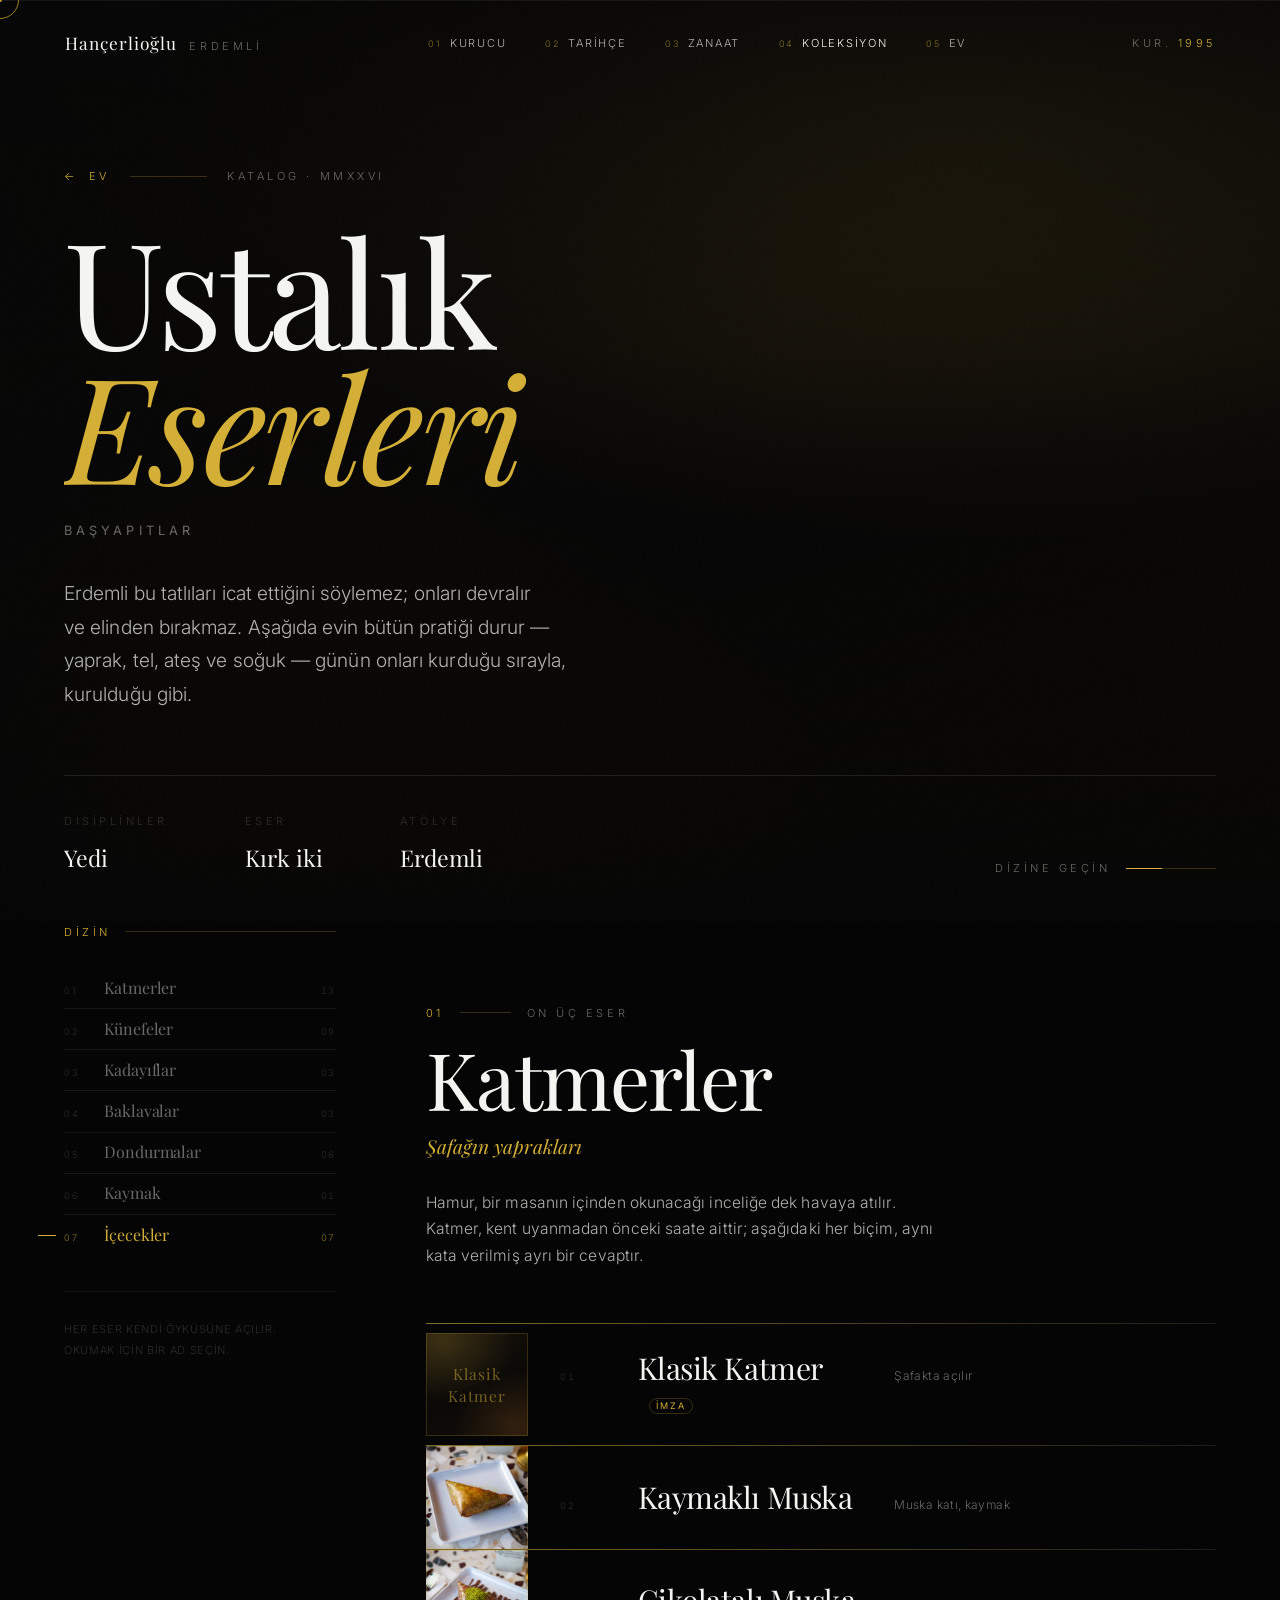
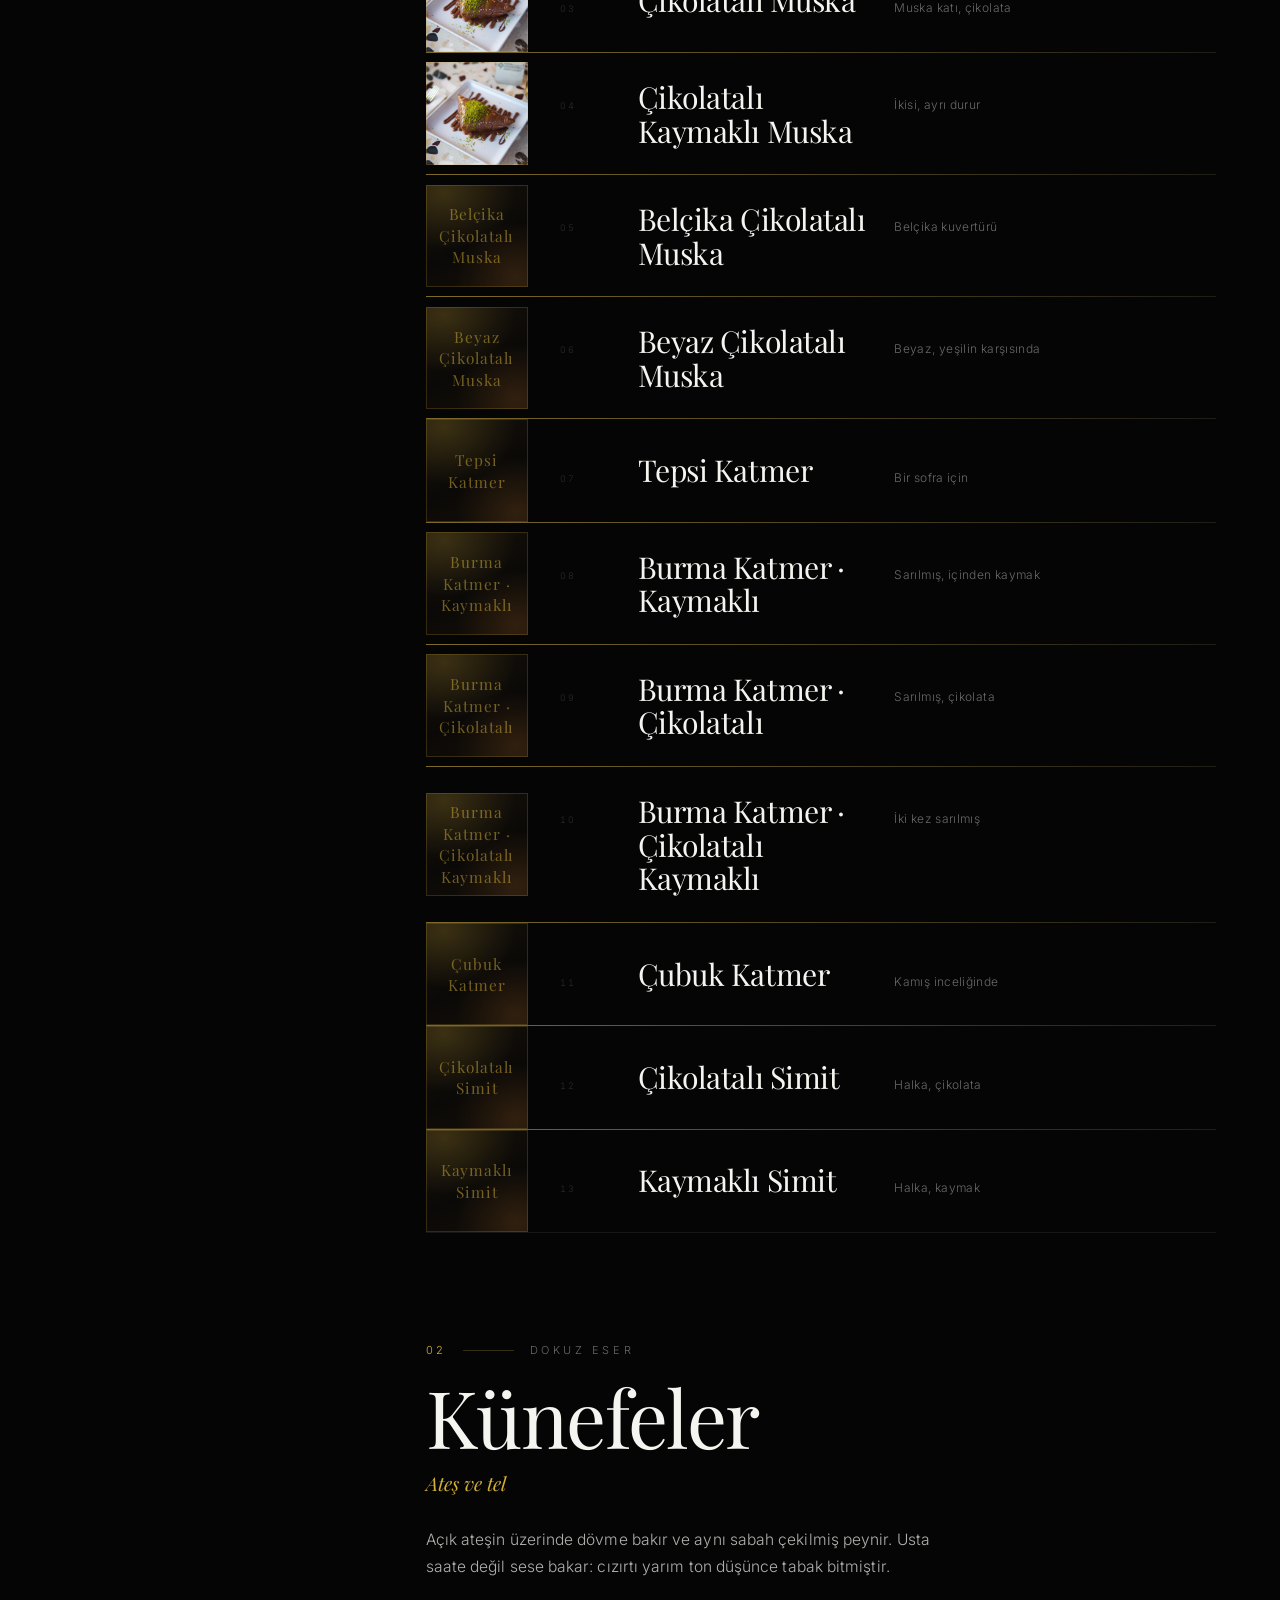
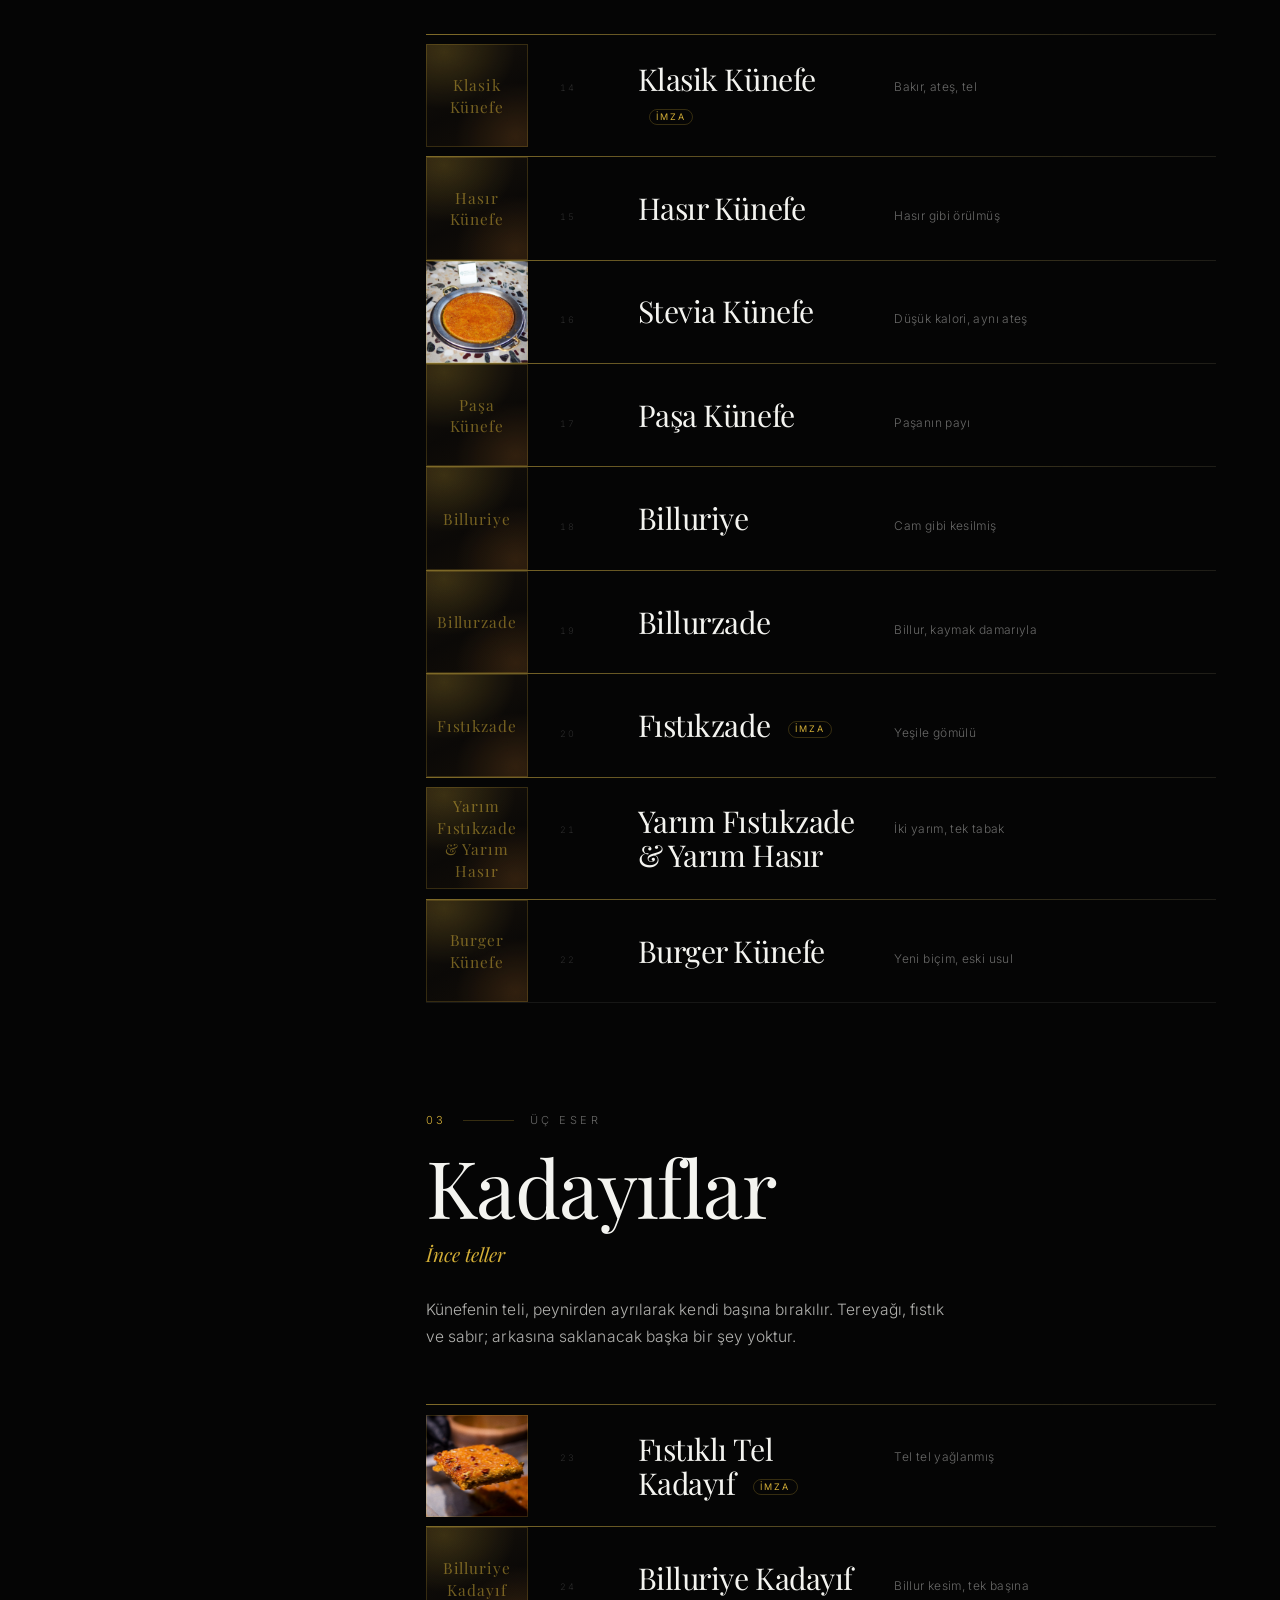
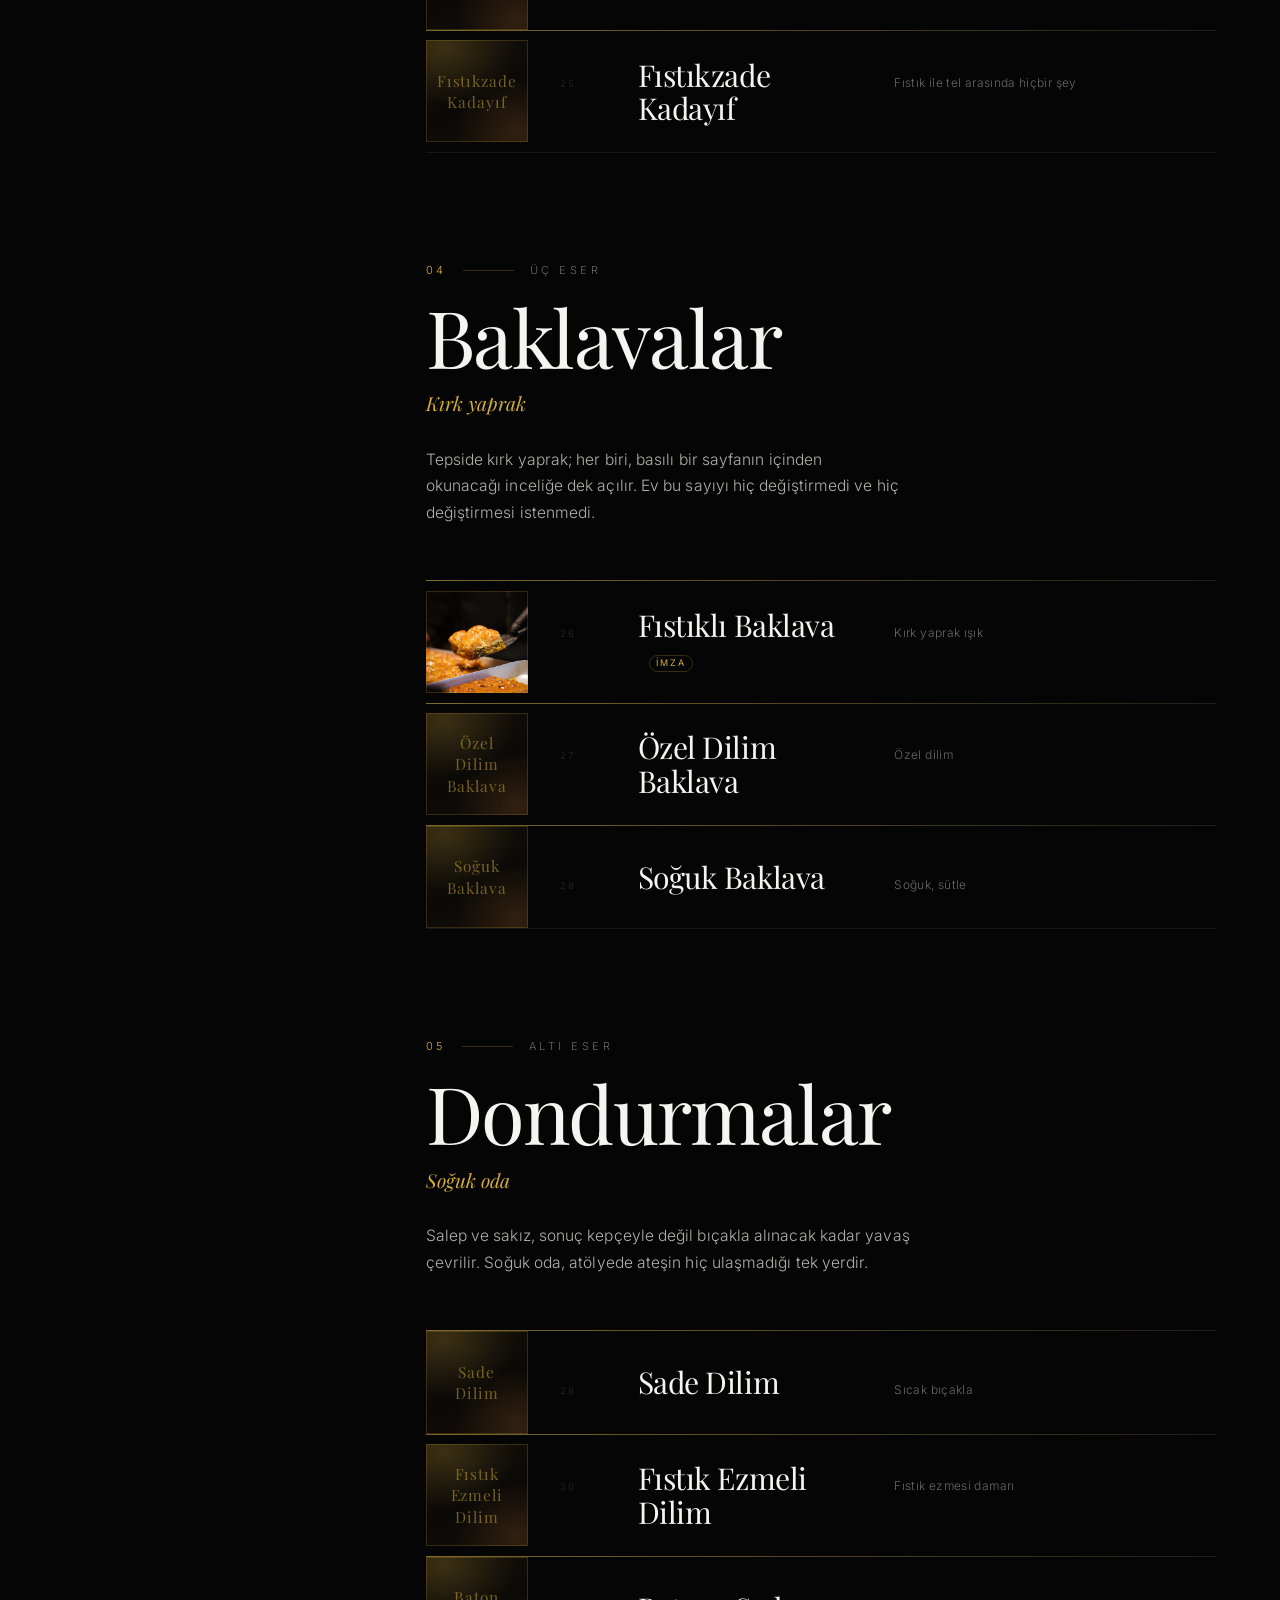
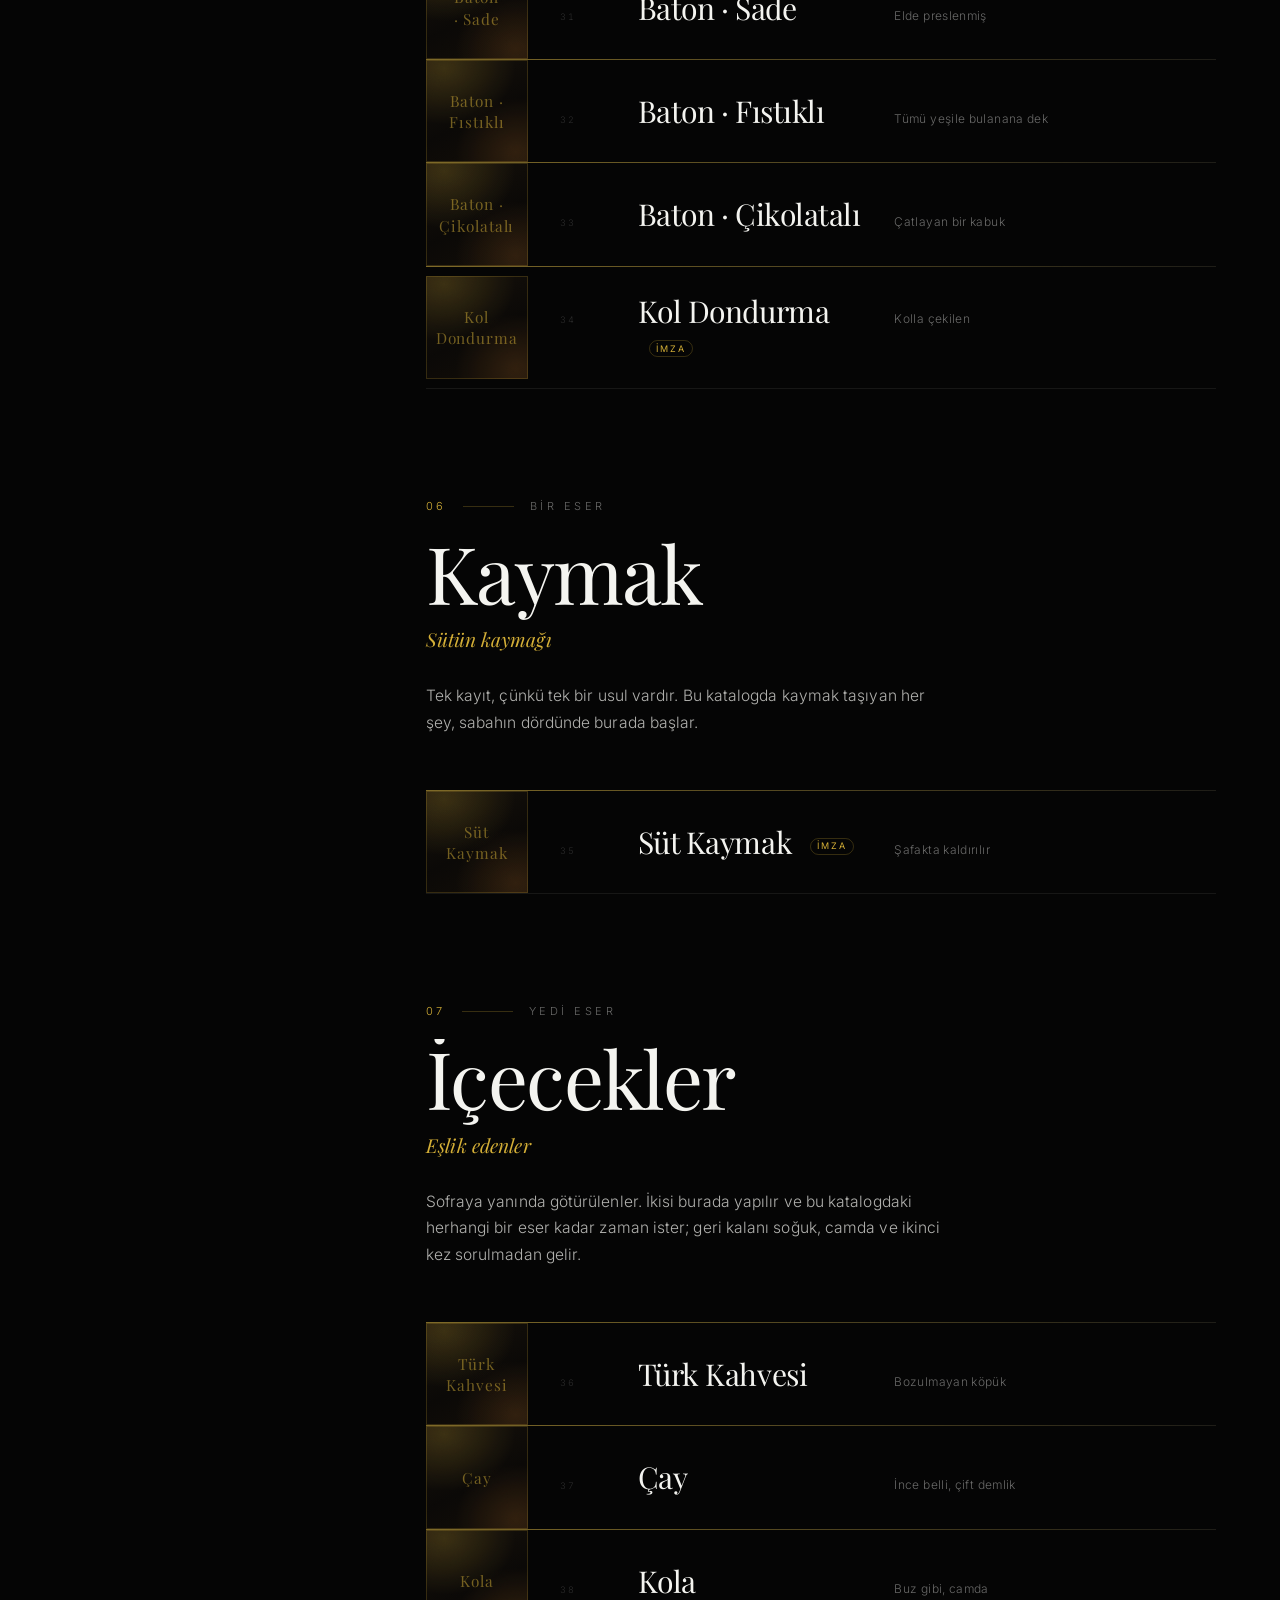
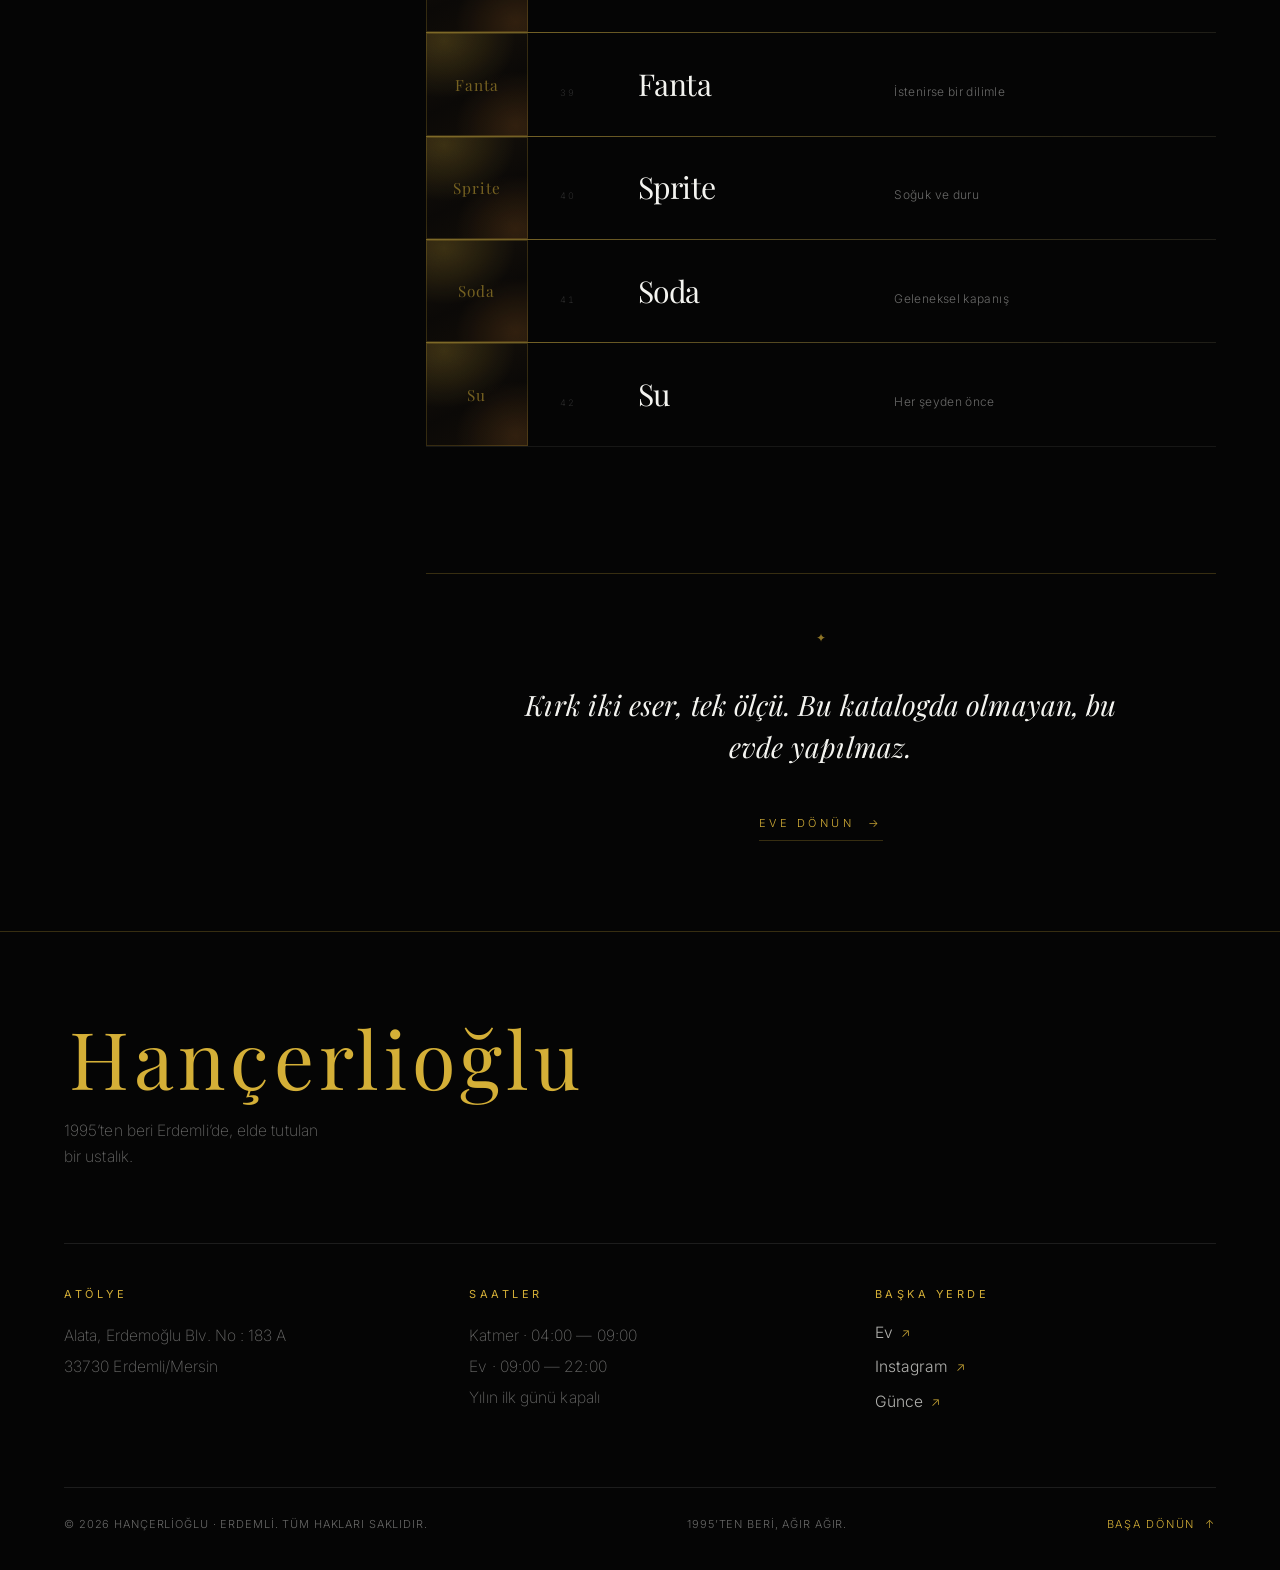
==== commit 6e5709cd: "Add files via upload" ====
--- a/collection.html
+++ b/collection.html
@@ -6,17 +6,105 @@
   <meta name="theme-color" content="#050505">
   <meta name="color-scheme" content="dark">
 
-  <title>Ustalık Eserleri — Hançerlioğlu | Erdemli, 1995</title>
-  <meta name="description" content="Hançerlioğlu koleksiyonunun tamamı: katmer, künefe, kadayıf, baklava, dondurma ve kaymak — 1995’ten beri Erdemli’de, elde tutulan kırk iki eser.">
-
+  <title>Hançerlioğlu Koleksiyon | Ustalık Eserleri - Erdemli</title>
+  <meta name="description" content="Hançerlioğlu koleksiyonu: katmer, künefe, kadayıf, baklava, dondurma ve kaymak. 1995’ten beri Erdemli’de, elde tutulan kırk iki eser.">
+  <meta name="keywords" content="Hançerlioğlu koleksiyon, Hançerlioğlu katmer, Hançerlioğlu künefe, Hançerlioğlu baklava, Erdemli tatlı, kadayıf, dondurma, kaymak">
+  <meta name="author" content="Hançerlioğlu">
+  <meta name="robots" content="index, follow">
+  <meta name="googlebot" content="index, follow, max-image-preview:large, max-snippet:-1, max-video-preview:-1">
+  <link rel="canonical" href="https://www.hancerlioglu.shop/collection.html">
+  <link rel="alternate" hreflang="tr" href="https://www.hancerlioglu.shop/collection.html">
+  <link rel="alternate" hreflang="x-default" href="https://www.hancerlioglu.shop/collection.html">
+
+  <meta property="og:locale" content="tr_TR">
   <meta property="og:type" content="website">
-  <meta property="og:title" content="Ustalık Eserleri — Hançerlioğlu">
-  <meta property="og:description" content="Yedi disiplinde kırk iki eser. 1995’ten beri Erdemli’de, elde.">
-  <meta property="og:image" content="assets\collection\logo.png">
+  <meta property="og:site_name" content="Hançerlioğlu">
+  <meta property="og:url" content="https://www.hancerlioglu.shop/collection.html">
+  <meta property="og:title" content="Hançerlioğlu Koleksiyon | Ustalık Eserleri - Erdemli">
+  <meta property="og:description" content="Yedi disiplinde kırk iki eser. 1995’ten beri Erdemli’de, elde. Hançerlioğlu resmi koleksiyonu.">
+  <meta property="og:image" content="https://www.hancerlioglu.shop/assets/collection/logo.png">
+  <meta property="og:image:alt" content="Hançerlioğlu logosu">
+
+  <meta name="twitter:card" content="summary_large_image">
+  <meta name="twitter:title" content="Hançerlioğlu Koleksiyon | Ustalık Eserleri - Erdemli">
+  <meta name="twitter:description" content="Yedi disiplinde kırk iki eser. 1995’ten beri Erdemli’de, elde. Hançerlioğlu resmi koleksiyonu.">
+  <meta name="twitter:image" content="https://www.hancerlioglu.shop/assets/collection/logo.png">
+  <meta name="twitter:image:alt" content="Hançerlioğlu logosu">
+
+  <link rel="icon" href="assets/collection/logo.png" type="image/png">
+
+  <script type="application/ld+json">
+  {
+    "@context": "https://schema.org",
+    "@graph": [
+      {
+        "@type": ["FoodEstablishment", "LocalBusiness"],
+        "@id": "https://www.hancerlioglu.shop/#isletme",
+        "name": "Hançerlioğlu",
+        "description": "Hançerlioğlu, 1995’ten beri Erdemli’de geleneksel tatlı üreten evdir. Katmer, künefe ve baklava aynı ölçüde hazırlanır. Yılın ilk günü kapalıdır.",
+        "url": "https://www.hancerlioglu.shop/",
+        "logo": "https://www.hancerlioglu.shop/assets/collection/logo.png",
+        "image": "https://www.hancerlioglu.shop/assets/collection/logo.png",
+        "telephone": "+90 324 515 33 01",
+        "servesCuisine": ["Türk tatlıları", "Katmer", "Künefe", "Baklava"],
+        "hasMenu": "https://www.hancerlioglu.shop/collection.html",
+        "foundingDate": "1995",
+        "founder": {
+          "@type": "Person",
+          "name": "Metin Hançerlioğlu"
+        },
+        "address": {
+          "@type": "PostalAddress",
+          "streetAddress": "Alata, Erdemoğlu Blv. No : 183 A",
+          "addressLocality": "Erdemli",
+          "addressRegion": "Mersin",
+          "postalCode": "33730",
+          "addressCountry": "TR"
+        },
+        "openingHoursSpecification": [
+          {
+            "@type": "OpeningHoursSpecification",
+            "dayOfWeek": ["Monday", "Tuesday", "Wednesday", "Thursday", "Friday", "Saturday", "Sunday"],
+            "opens": "04:00",
+            "closes": "22:00"
+          }
+        ],
+        "sameAs": ["https://www.instagram.com/hancerlioglu_/"]
+      },
+      {
+        "@type": "CollectionPage",
+        "@id": "https://www.hancerlioglu.shop/collection.html#webpage",
+        "url": "https://www.hancerlioglu.shop/collection.html",
+        "name": "Hançerlioğlu Koleksiyon | Ustalık Eserleri - Erdemli",
+        "isPartOf": { "@id": "https://www.hancerlioglu.shop/#website" },
+        "about": { "@id": "https://www.hancerlioglu.shop/#isletme" },
+        "inLanguage": "tr-TR"
+      },
+      {
+        "@type": "BreadcrumbList",
+        "itemListElement": [
+          {
+            "@type": "ListItem",
+            "position": 1,
+            "name": "Hançerlioğlu",
+            "item": "https://www.hancerlioglu.shop/"
+          },
+          {
+            "@type": "ListItem",
+            "position": 2,
+            "name": "Koleksiyon",
+            "item": "https://www.hancerlioglu.shop/collection.html"
+          }
+        ]
+      }
+    ]
+  }
+  </script>
 
   <!-- Fonts -->
   <link rel="preconnect" href="https://fonts.googleapis.com">
   <link rel="preconnect" href="https://fonts.gstatic.com" crossorigin>
+  <link rel="preconnect" href="https://cdn.jsdelivr.net" crossorigin>
   <link rel="stylesheet" href="https://fonts.googleapis.com/css2?family=Playfair+Display:ital,wght@0,400;0,500;0,600;0,700;1,400;1,500&family=Inter:wght@200;300;400;500&display=swap">
 
   <!-- Lenis smooth scroll (base styles) -->
@@ -172,6 +260,7 @@
         </p>
 
         <h1 class="cover__title" id="coverTitle" data-cover="title">
+          <span class="u-sr-only">Hançerlioğlu</span>
           <span class="split__line"><span class="split__line-inner">Ustalık</span></span>
           <span class="split__line"><span class="split__line-inner"><em>Eserleri</em></span></span>
         </h1>
@@ -310,7 +399,7 @@
                 </div>
                 <figure class="preview" aria-hidden="true">
                   <!-- USER: assets/collection/katmer-klasik.jpg — 1080x1350 -->
-                  <img class="preview__img" src="assets/collection/katmer-klasik.jpg" alt="" loading="lazy" decoding="async" data-media-img>
+                  <img class="preview__img" src="assets/collection/katmer-klasik.jpg" alt="Hançerlioğlu - Klasik Katmer" loading="lazy" decoding="async" data-media-img>
                   <figcaption class="preview__fallback">Klasik Katmer</figcaption>
                 </figure>
                 <div class="item__story" hidden>
@@ -333,7 +422,7 @@
                 </div>
                 <figure class="preview" aria-hidden="true">
                   <!-- USER: assets/collection/muska-kaymakli.jpg — 1080x1350 -->
-                  <img class="preview__img" src="assets/collection/muska.jpeg" alt="" loading="lazy" decoding="async" data-media-img>
+                  <img class="preview__img" src="assets/collection/muska.jpeg" alt="Hançerlioğlu - Kaymaklı Muska" loading="lazy" decoding="async" data-media-img>
                   <figcaption class="preview__fallback">Kaymaklı Muska</figcaption>
                 </figure>
                 <div class="item__story" hidden>
@@ -356,7 +445,7 @@
                 </div>
                 <figure class="preview" aria-hidden="true">
                   <!-- USER: assets/collection/muska-cikolatali.jpg — 1080x1350 -->
-                  <img class="preview__img" src="assets/collection/muskac.jpeg" alt="" loading="lazy" decoding="async" data-media-img>
+                  <img class="preview__img" src="assets/collection/muskac.jpeg" alt="Hançerlioğlu - Çikolatalı Muska" loading="lazy" decoding="async" data-media-img>
                   <figcaption class="preview__fallback">Çikolatalı Muska</figcaption>
                 </figure>
                 <div class="item__story" hidden>
@@ -379,7 +468,7 @@
                 </div>
                 <figure class="preview" aria-hidden="true">
                   <!-- USER: assets/collection/muska-cikolatali-kaymakli.jpg — 1080x1350 -->
-                  <img class="preview__img" src="assets/collection/muskac.jpeg" alt="" loading="lazy" decoding="async" data-media-img>
+                  <img class="preview__img" src="assets/collection/muskac.jpeg" alt="Hançerlioğlu - Çikolatalı Kaymaklı Muska" loading="lazy" decoding="async" data-media-img>
                   <figcaption class="preview__fallback">Çikolatalı Kaymaklı Muska</figcaption>
                 </figure>
                 <div class="item__story" hidden>
@@ -402,7 +491,7 @@
                 </div>
                 <figure class="preview" aria-hidden="true">
                   <!-- USER: assets/collection/muska-belcika.jpg — 1080x1350 -->
-                  <img class="preview__img" src="assets/collection/Belcikamuska.jpeg" alt="" loading="lazy" decoding="async" data-media-img>
+                  <img class="preview__img" src="assets/collection/Belcikamuska.jpeg" alt="Hançerlioğlu - Belçika Çikolatalı Muska" loading="lazy" decoding="async" data-media-img>
                   <figcaption class="preview__fallback">Belçika Çikolatalı Muska</figcaption>
                 </figure>
                 <div class="item__story" hidden>
@@ -425,7 +514,7 @@
                 </div>
                 <figure class="preview" aria-hidden="true">
                   <!-- USER: assets/collection/muska-beyaz.jpg — 1080x1350 -->
-                  <img class="preview__img" src="assets/collection/Beyazmuska.jpeg" alt="" loading="lazy" decoding="async" data-media-img>
+                  <img class="preview__img" src="assets/collection/Beyazmuska.jpeg" alt="Hançerlioğlu - Beyaz Çikolatalı Muska" loading="lazy" decoding="async" data-media-img>
                   <figcaption class="preview__fallback">Beyaz Çikolatalı Muska</figcaption>
                 </figure>
                 <div class="item__story" hidden>
@@ -449,7 +538,7 @@
                 </div>
                 <figure class="preview" aria-hidden="true">
                   <!-- USER: assets/collection/katmer-tepsi.jpg — 1080x1350 -->
-                  <img class="preview__img" src="assets/collection/katmer-tepsi.jpg" alt="" loading="lazy" decoding="async" data-media-img>
+                  <img class="preview__img" src="assets/collection/katmer-tepsi.jpg" alt="Hançerlioğlu - Tepsi Katmer" loading="lazy" decoding="async" data-media-img>
                   <figcaption class="preview__fallback">Tepsi Katmer</figcaption>
                 </figure>
                 <div class="item__story" hidden>
@@ -472,7 +561,7 @@
                 </div>
                 <figure class="preview" aria-hidden="true">
                   <!-- USER: assets/collection/burma-kaymakli.jpg — 1080x1350 -->
-                  <img class="preview__img" src="assets/collection/burma1.jpeg" alt="" loading="lazy" decoding="async" data-media-img>
+                  <img class="preview__img" src="assets/collection/burma1.jpeg" alt="Hançerlioğlu - Burma Katmer &middot; Kaymaklı" loading="lazy" decoding="async" data-media-img>
                   <figcaption class="preview__fallback">Burma Katmer &middot; Kaymaklı</figcaption>
                 </figure>
                 <div class="item__story" hidden>
@@ -495,7 +584,7 @@
                 </div>
                 <figure class="preview" aria-hidden="true">
                   <!-- USER: assets/collection/burma-cikolatali.jpg — 1080x1350 -->
-                  <img class="preview__img" src="assets/collection/burmac.jpeg" alt="" loading="lazy" decoding="async" data-media-img>
+                  <img class="preview__img" src="assets/collection/burmac.jpeg" alt="Hançerlioğlu - Burma Katmer &middot; Çikolatalı" loading="lazy" decoding="async" data-media-img>
                   <figcaption class="preview__fallback">Burma Katmer &middot; Çikolatalı</figcaption>
                 </figure>
                 <div class="item__story" hidden>
@@ -518,7 +607,7 @@
                 </div>
                 <figure class="preview" aria-hidden="true">
                   <!-- USER: assets/collection/burma-cikolatali-kaymakli.jpg — 1080x1350 -->
-                  <img class="preview__img" src="assets/collection/burmac3.jpeg" alt="" loading="lazy" decoding="async" data-media-img>
+                  <img class="preview__img" src="assets/collection/burmac3.jpeg" alt="Hançerlioğlu - Burma Katmer &middot; Çikolatalı Kaymaklı" loading="lazy" decoding="async" data-media-img>
                   <figcaption class="preview__fallback">Burma Katmer &middot; Çikolatalı Kaymaklı</figcaption>
                 </figure>
                 <div class="item__story" hidden>
@@ -541,7 +630,7 @@
                 </div>
                 <figure class="preview" aria-hidden="true">
                   <!-- USER: assets/collection/katmer-cubuk.jpg — 1080x1350 -->
-                  <img class="preview__img" src="assets/collection/cubukatmer.jpeg" alt="" loading="lazy" decoding="async" data-media-img>
+                  <img class="preview__img" src="assets/collection/cubukatmer.jpeg" alt="Hançerlioğlu - Çubuk Katmer" loading="lazy" decoding="async" data-media-img>
                   <figcaption class="preview__fallback">Çubuk Katmer</figcaption>
                 </figure>
                 <div class="item__story" hidden>
@@ -564,7 +653,7 @@
                 </div>
                 <figure class="preview" aria-hidden="true">
                   <!-- USER: assets/collection/simit-cikolatali.jpg — 1080x1350 -->
-                  <img class="preview__img" src="assets/collection/simit2.jpeg" alt="" loading="lazy" decoding="async" data-media-img>
+                  <img class="preview__img" src="assets/collection/simit2.jpeg" alt="Hançerlioğlu - Çikolatalı Simit" loading="lazy" decoding="async" data-media-img>
                   <figcaption class="preview__fallback">Çikolatalı Simit</figcaption>
                 </figure>
                 <div class="item__story" hidden>
@@ -587,7 +676,7 @@
                 </div>
                 <figure class="preview" aria-hidden="true">
                   <!-- USER: assets/collection/simit-kaymakli.jpg — 1080x1350 -->
-                  <img class="preview__img" src="assets/collection/simit.jpeg" alt="" loading="lazy" decoding="async" data-media-img>
+                  <img class="preview__img" src="assets/collection/simit.jpeg" alt="Hançerlioğlu - Kaymaklı Simit" loading="lazy" decoding="async" data-media-img>
                   <figcaption class="preview__fallback">Kaymaklı Simit</figcaption>
                 </figure>
                 <div class="item__story" hidden>
@@ -633,7 +722,7 @@
                 </div>
                 <figure class="preview" aria-hidden="true">
                   <!-- USER: assets/collection/kunefe-klasik.jpg — 1080x1350 -->
-                  <img class="preview__img" src="assets/collection/klasik.jpeg" alt="" loading="lazy" decoding="async" data-media-img>
+                  <img class="preview__img" src="assets/collection/klasik.jpeg" alt="Hançerlioğlu - Klasik Künefe" loading="lazy" decoding="async" data-media-img>
                   <figcaption class="preview__fallback">Klasik Künefe</figcaption>
                 </figure>
                 <div class="item__story" hidden>
@@ -656,7 +745,7 @@
                 </div>
                 <figure class="preview" aria-hidden="true">
                   <!-- USER: assets/collection/kunefe-hasir.jpg — 1080x1350 -->
-                  <img class="preview__img" src="assets/collection/hasır.jpeg" alt="" loading="lazy" decoding="async" data-media-img>
+                  <img class="preview__img" src="assets/collection/hasır.jpeg" alt="Hançerlioğlu - Hasır Künefe" loading="lazy" decoding="async" data-media-img>
                   <figcaption class="preview__fallback">Hasır Künefe</figcaption>
                 </figure>
                 <div class="item__story" hidden>
@@ -679,7 +768,7 @@
                 </div>
                 <figure class="preview" aria-hidden="true">
                   <!-- USER: assets/collection/kunefe-stevia.jpg — 1080x1350 -->
-                  <img class="preview__img" src="assets/collection/klasik2.jpeg" alt="" loading="lazy" decoding="async" data-media-img>
+                  <img class="preview__img" src="assets/collection/klasik2.jpeg" alt="Hançerlioğlu - Stevia Künefe" loading="lazy" decoding="async" data-media-img>
                   <figcaption class="preview__fallback">Stevia Künefe</figcaption>
                 </figure>
                 <div class="item__story" hidden>
@@ -702,7 +791,7 @@
                 </div>
                 <figure class="preview" aria-hidden="true">
                   <!-- USER: assets/collection/kunefe-pasa.jpg — 1080x1350 -->
-                  <img class="preview__img" src="assets/collection/pasa.jpeg" alt="" loading="lazy" decoding="async" data-media-img>
+                  <img class="preview__img" src="assets/collection/pasa.jpeg" alt="Hançerlioğlu - Paşa Künefe" loading="lazy" decoding="async" data-media-img>
                   <figcaption class="preview__fallback">Paşa Künefe</figcaption>
                 </figure>
                 <div class="item__story" hidden>
@@ -726,7 +815,7 @@
                 </div>
                 <figure class="preview" aria-hidden="true">
                   <!-- USER: assets/collection/billuriye.jpg — 1080x1350 -->
-                  <img class="preview__img" src="assets/collection/billuriye.jpeg" alt="" loading="lazy" decoding="async" data-media-img>
+                  <img class="preview__img" src="assets/collection/billuriye.jpeg" alt="Hançerlioğlu - Billuriye" loading="lazy" decoding="async" data-media-img>
                   <figcaption class="preview__fallback">Billuriye</figcaption>
                 </figure>
                 <div class="item__story" hidden>
@@ -749,7 +838,7 @@
                 </div>
                 <figure class="preview" aria-hidden="true">
                   <!-- USER: assets/collection/billurzade.jpg — 1080x1350 -->
-                  <img class="preview__img" src="assets/collection/billurzade.jpeg" alt="" loading="lazy" decoding="async" data-media-img>
+                  <img class="preview__img" src="assets/collection/billurzade.jpeg" alt="Hançerlioğlu - Billurzade" loading="lazy" decoding="async" data-media-img>
                   <figcaption class="preview__fallback">Billurzade</figcaption>
                 </figure>
                 <div class="item__story" hidden>
@@ -773,7 +862,7 @@
                 </div>
                 <figure class="preview" aria-hidden="true">
                   <!-- USER: assets/collection/fistikzade.jpg — 1080x1350 -->
-                  <img class="preview__img" src="assets/collection/fistikzade.jpeg" alt="" loading="lazy" decoding="async" data-media-img>
+                  <img class="preview__img" src="assets/collection/fistikzade.jpeg" alt="Hançerlioğlu - Fıstıkzade" loading="lazy" decoding="async" data-media-img>
                   <figcaption class="preview__fallback">Fıstıkzade</figcaption>
                 </figure>
                 <div class="item__story" hidden>
@@ -796,7 +885,7 @@
                 </div>
                 <figure class="preview" aria-hidden="true">
                   <!-- USER: assets/collection/yarim-yarim.jpg — 1080x1350 -->
-                  <img class="preview__img" src="assets/collection/hasirfistik.jpeg" alt="" loading="lazy" decoding="async" data-media-img>
+                  <img class="preview__img" src="assets/collection/hasirfistik.jpeg" alt="Hançerlioğlu - Yarım Fıstıkzade &amp; Yarım Hasır" loading="lazy" decoding="async" data-media-img>
                   <figcaption class="preview__fallback">Yarım Fıstıkzade &amp; Yarım Hasır</figcaption>
                 </figure>
                 <div class="item__story" hidden>
@@ -819,7 +908,7 @@
                 </div>
                 <figure class="preview" aria-hidden="true">
                   <!-- USER: assets/collection/kunefe-burger.jpg — 1080x1350 -->
-                  <img class="preview__img" src="assets/collection/kunefe-burger.jpg" alt="" loading="lazy" decoding="async" data-media-img>
+                  <img class="preview__img" src="assets/collection/kunefe-burger.jpg" alt="Hançerlioğlu - Burger Künefe" loading="lazy" decoding="async" data-media-img>
                   <figcaption class="preview__fallback">Burger Künefe</figcaption>
                 </figure>
                 <div class="item__story" hidden>
@@ -865,7 +954,7 @@
                 </div>
                 <figure class="preview" aria-hidden="true">
                   <!-- USER: assets/collection/kadayif-fistikli.jpg — 1080x1350 -->
-                  <img class="preview__img" src="assets/collection/kadaif2.jpeg" alt="" loading="lazy" decoding="async" data-media-img>
+                  <img class="preview__img" src="assets/collection/kadaif2.jpeg" alt="Hançerlioğlu - Fıstıklı Tel Kadayıf" loading="lazy" decoding="async" data-media-img>
                   <figcaption class="preview__fallback">Fıstıklı Tel Kadayıf</figcaption>
                 </figure>
                 <div class="item__story" hidden>
@@ -888,7 +977,7 @@
                 </div>
                 <figure class="preview" aria-hidden="true">
                   <!-- USER: assets/collection/kadayif-billuriye.jpg — 1080x1350 -->
-                  <img class="preview__img" src="assets/collection/billuriyekadaif.jpeg" alt="" loading="lazy" decoding="async" data-media-img>
+                  <img class="preview__img" src="assets/collection/billuriyekadaif.jpeg" alt="Hançerlioğlu - Billuriye Kadayıf" loading="lazy" decoding="async" data-media-img>
                   <figcaption class="preview__fallback">Billuriye Kadayıf</figcaption>
                 </figure>
                 <div class="item__story" hidden>
@@ -911,7 +1000,7 @@
                 </div>
                 <figure class="preview" aria-hidden="true">
                   <!-- USER: assets/collection/kadayif-fistikzade.jpg — 1080x1350 -->
-                  <img class="preview__img" src="assets/collection/fistikzadekadaif.jpeg" alt="" loading="lazy" decoding="async" data-media-img>
+                  <img class="preview__img" src="assets/collection/fistikzadekadaif.jpeg" alt="Hançerlioğlu - Fıstıkzade Kadayıf" loading="lazy" decoding="async" data-media-img>
                   <figcaption class="preview__fallback">Fıstıkzade Kadayıf</figcaption>
                 </figure>
                 <div class="item__story" hidden>
@@ -957,7 +1046,7 @@
                 </div>
                 <figure class="preview" aria-hidden="true">
                   <!-- USER: assets/collection/baklava-fistikli.jpg — 1080x1350 -->
-                  <img class="preview__img" src="assets/collection/baklavaki.jpeg" alt="" loading="lazy" decoding="async" data-media-img>
+                  <img class="preview__img" src="assets/collection/baklavaki.jpeg" alt="Hançerlioğlu - Fıstıklı Baklava" loading="lazy" decoding="async" data-media-img>
                   <figcaption class="preview__fallback">Fıstıklı Baklava</figcaption>
                 </figure>
                 <div class="item__story" hidden>
@@ -980,7 +1069,7 @@
                 </div>
                 <figure class="preview" aria-hidden="true">
                   <!-- USER: assets/collection/baklava-ozel-dilim.jpg — 1080x1350 -->
-                  <img class="preview__img" src="assets/collection/baklava.jpeg" alt="" loading="lazy" decoding="async" data-media-img>
+                  <img class="preview__img" src="assets/collection/baklava.jpeg" alt="Hançerlioğlu - Özel Dilim Baklava" loading="lazy" decoding="async" data-media-img>
                   <figcaption class="preview__fallback">Özel Dilim Baklava</figcaption>
                 </figure>
                 <div class="item__story" hidden>
@@ -1003,7 +1092,7 @@
                 </div>
                 <figure class="preview" aria-hidden="true">
                   <!-- USER: assets/collection/baklava-soguk.jpg — 1080x1350 -->
-                  <img class="preview__img" src="assets/collection/sogukbaklava.jpeg" alt="" loading="lazy" decoding="async" data-media-img>
+                  <img class="preview__img" src="assets/collection/sogukbaklava.jpeg" alt="Hançerlioğlu - Soğuk Baklava" loading="lazy" decoding="async" data-media-img>
                   <figcaption class="preview__fallback">Soğuk Baklava</figcaption>
                 </figure>
                 <div class="item__story" hidden>
@@ -1048,7 +1137,7 @@
                 </div>
                 <figure class="preview" aria-hidden="true">
                   <!-- USER: assets/collection/dondurma-sade-dilim.jpg — 1080x1350 -->
-                  <img class="preview__img" src="assets/collection/dondurma-sade-dilim.jpg" alt="" loading="lazy" decoding="async" data-media-img>
+                  <img class="preview__img" src="assets/collection/dondurma-sade-dilim.jpg" alt="Hançerlioğlu - Sade Dilim" loading="lazy" decoding="async" data-media-img>
                   <figcaption class="preview__fallback">Sade Dilim</figcaption>
                 </figure>
                 <div class="item__story" hidden>
@@ -1071,7 +1160,7 @@
                 </div>
                 <figure class="preview" aria-hidden="true">
                   <!-- USER: assets/collection/dondurma-fistik-ezmeli.jpg — 1080x1350 -->
-                  <img class="preview__img" src="assets/collection/dondurma-fistik-ezmeli.jpg" alt="" loading="lazy" decoding="async" data-media-img>
+                  <img class="preview__img" src="assets/collection/dondurma-fistik-ezmeli.jpg" alt="Hançerlioğlu - Fıstık Ezmeli Dilim" loading="lazy" decoding="async" data-media-img>
                   <figcaption class="preview__fallback">Fıstık Ezmeli Dilim</figcaption>
                 </figure>
                 <div class="item__story" hidden>
@@ -1094,7 +1183,7 @@
                 </div>
                 <figure class="preview" aria-hidden="true">
                   <!-- USER: assets/collection/baton-sade.jpg — 1080x1350 -->
-                  <img class="preview__img" src="assets/collection/baton-sade.jpg" alt="" loading="lazy" decoding="async" data-media-img>
+                  <img class="preview__img" src="assets/collection/baton-sade.jpg" alt="Hançerlioğlu - Baton &middot; Sade" loading="lazy" decoding="async" data-media-img>
                   <figcaption class="preview__fallback">Baton &middot; Sade</figcaption>
                 </figure>
                 <div class="item__story" hidden>
@@ -1117,7 +1206,7 @@
                 </div>
                 <figure class="preview" aria-hidden="true">
                   <!-- USER: assets/collection/baton-fistikli.jpg — 1080x1350 -->
-                  <img class="preview__img" src="assets/collection/baton-fistikli.jpg" alt="" loading="lazy" decoding="async" data-media-img>
+                  <img class="preview__img" src="assets/collection/baton-fistikli.jpg" alt="Hançerlioğlu - Baton &middot; Fıstıklı" loading="lazy" decoding="async" data-media-img>
                   <figcaption class="preview__fallback">Baton &middot; Fıstıklı</figcaption>
                 </figure>
                 <div class="item__story" hidden>
@@ -1140,7 +1229,7 @@
                 </div>
                 <figure class="preview" aria-hidden="true">
                   <!-- USER: assets/collection/baton-cikolatali.jpg — 1080x1350 -->
-                  <img class="preview__img" src="assets/collection/baton-cikolatali.jpg" alt="" loading="lazy" decoding="async" data-media-img>
+                  <img class="preview__img" src="assets/collection/baton-cikolatali.jpg" alt="Hançerlioğlu - Baton &middot; Çikolatalı" loading="lazy" decoding="async" data-media-img>
                   <figcaption class="preview__fallback">Baton &middot; Çikolatalı</figcaption>
                 </figure>
                 <div class="item__story" hidden>
@@ -1164,7 +1253,7 @@
                 </div>
                 <figure class="preview" aria-hidden="true">
                   <!-- USER: assets/collection/kol-dondurma.jpg — 1080x1350 -->
-                  <img class="preview__img" src="assets/collection/kol-dondurma.jpg" alt="" loading="lazy" decoding="async" data-media-img>
+                  <img class="preview__img" src="assets/collection/kol-dondurma.jpg" alt="Hançerlioğlu - Kol Dondurma" loading="lazy" decoding="async" data-media-img>
                   <figcaption class="preview__fallback">Kol Dondurma</figcaption>
                 </figure>
                 <div class="item__story" hidden>
@@ -1210,7 +1299,7 @@
                 </div>
                 <figure class="preview" aria-hidden="true">
                   <!-- USER: assets/collection/sut-kaymak.jpg — 1080x1350 -->
-                  <img class="preview__img" src="assets/collection/sut-kaymak.jpg" alt="" loading="lazy" decoding="async" data-media-img>
+                  <img class="preview__img" src="assets/collection/sut-kaymak.jpg" alt="Hançerlioğlu - Süt Kaymak" loading="lazy" decoding="async" data-media-img>
                   <figcaption class="preview__fallback">Süt Kaymak</figcaption>
                 </figure>
                 <div class="item__story" hidden>
@@ -1256,7 +1345,7 @@
                 </div>
                 <figure class="preview" aria-hidden="true">
                   <!-- USER: assets/collection/turk-kahvesi.jpg — 1080x1350 -->
-                  <img class="preview__img" src="assets/collection/turk-kahvesi.jpg" alt="" loading="lazy" decoding="async" data-media-img>
+                  <img class="preview__img" src="assets/collection/turk-kahvesi.jpg" alt="Hançerlioğlu - Türk Kahvesi" loading="lazy" decoding="async" data-media-img>
                   <figcaption class="preview__fallback">Türk Kahvesi</figcaption>
                 </figure>
                 <div class="item__story" hidden>
@@ -1279,7 +1368,7 @@
                 </div>
                 <figure class="preview" aria-hidden="true">
                   <!-- USER: assets/collection/cay.jpg — 1080x1350 -->
-                  <img class="preview__img" src="assets/collection/cay.jpg" alt="" loading="lazy" decoding="async" data-media-img>
+                  <img class="preview__img" src="assets/collection/cay.jpg" alt="Hançerlioğlu - Çay" loading="lazy" decoding="async" data-media-img>
                   <figcaption class="preview__fallback">Çay</figcaption>
                 </figure>
                 <div class="item__story" hidden>
@@ -1302,7 +1391,7 @@
                 </div>
                 <figure class="preview" aria-hidden="true">
                   <!-- USER: assets/collection/kola.jpg — 1080x1350 -->
-                  <img class="preview__img" src="assets/collection/kola.jpg" alt="" loading="lazy" decoding="async" data-media-img>
+                  <img class="preview__img" src="assets/collection/kola.jpg" alt="Hançerlioğlu - Kola" loading="lazy" decoding="async" data-media-img>
                   <figcaption class="preview__fallback">Kola</figcaption>
                 </figure>
                 <div class="item__story" hidden>
@@ -1324,7 +1413,7 @@
                 </div>
                 <figure class="preview" aria-hidden="true">
                   <!-- USER: assets/collection/fanta.jpg — 1080x1350 -->
-                  <img class="preview__img" src="assets/collection/fanta.jpg" alt="" loading="lazy" decoding="async" data-media-img>
+                  <img class="preview__img" src="assets/collection/fanta.jpg" alt="Hançerlioğlu - Fanta" loading="lazy" decoding="async" data-media-img>
                   <figcaption class="preview__fallback">Fanta</figcaption>
                 </figure>
                 <div class="item__story" hidden>
@@ -1346,7 +1435,7 @@
                 </div>
                 <figure class="preview" aria-hidden="true">
                   <!-- USER: assets/collection/sprite.jpg — 1080x1350 -->
-                  <img class="preview__img" src="assets/collection/sprite.jpg" alt="" loading="lazy" decoding="async" data-media-img>
+                  <img class="preview__img" src="assets/collection/sprite.jpg" alt="Hançerlioğlu - Sprite" loading="lazy" decoding="async" data-media-img>
                   <figcaption class="preview__fallback">Sprite</figcaption>
                 </figure>
                 <div class="item__story" hidden>
@@ -1368,7 +1457,7 @@
                 </div>
                 <figure class="preview" aria-hidden="true">
                   <!-- USER: assets/collection/soda.jpg — 1080x1350 -->
-                  <img class="preview__img" src="assets/collection/soda.jpg" alt="" loading="lazy" decoding="async" data-media-img>
+                  <img class="preview__img" src="assets/collection/soda.jpg" alt="Hançerlioğlu - Soda" loading="lazy" decoding="async" data-media-img>
                   <figcaption class="preview__fallback">Soda</figcaption>
                 </figure>
                 <div class="item__story" hidden>
@@ -1390,7 +1479,7 @@
                 </div>
                 <figure class="preview" aria-hidden="true">
                   <!-- USER: assets/collection/su.jpg — 1080x1350 -->
-                  <img class="preview__img" src="assets/collection/su.jpg" alt="" loading="lazy" decoding="async" data-media-img>
+                  <img class="preview__img" src="assets/collection/su.jpg" alt="Hançerlioğlu - Su" loading="lazy" decoding="async" data-media-img>
                   <figcaption class="preview__fallback">Su</figcaption>
                 </figure>
                 <div class="item__story" hidden>
@@ -1436,7 +1525,7 @@
 
       <div class="footer__columns">
         <div class="footer__column">
-          <h2 class="footer__column-title" data-footer-reveal>Atölye</h2>
+          <h3 class="footer__column-title" data-footer-reveal>Atölye</h3>
           <address class="footer__address" data-footer-reveal>
             Alata, Erdemoğlu Blv. No : 183 A<br>
             33730 Erdemli/Mersin
@@ -1444,7 +1533,7 @@
         </div>
 
         <div class="footer__column">
-          <h2 class="footer__column-title" data-footer-reveal>Saatler</h2>
+          <h3 class="footer__column-title" data-footer-reveal>Saatler</h3>
           <p class="footer__lines" data-footer-reveal>
             Katmer &middot; 04:00 — 09:00<br>
             Ev &middot; 09:00 — 22:00<br>
@@ -1453,10 +1542,10 @@
         </div>
 
         <div class="footer__column">
-          <h2 class="footer__column-title" data-footer-reveal>Başka yerde</h2>
+          <h3 class="footer__column-title" data-footer-reveal>Başka yerde</h3>
           <ul class="footer__social">
             <li class="footer__social-item" data-footer-reveal><a class="footer__social-link" href="index.html" data-cursor="link">Ev<span class="footer__social-arrow" aria-hidden="true">↗</span></a></li>
-            <li class="footer__social-item" data-footer-reveal><a class="footer__social-link" href="#cover" data-cursor="link">Instagram<span class="footer__social-arrow" aria-hidden="true">↗</span></a></li>
+            <li class="footer__social-item" data-footer-reveal><a class="footer__social-link" href="https://www.instagram.com/hancerlioglu_/" target="_blank" rel="noopener noreferrer" data-cursor="link">Instagram<span class="footer__social-arrow" aria-hidden="true">↗</span></a></li>
             <li class="footer__social-item" data-footer-reveal><a class="footer__social-link" href="#cover" data-cursor="link">Günce<span class="footer__social-arrow" aria-hidden="true">↗</span></a></li>
           </ul>
         </div>
@@ -1508,7 +1597,7 @@
       <div class="drawer__scroll" data-lenis-prevent>
         <figure class="drawer__media">
           <video class="drawer__video" id="drawerVideo" muted loop playsinline preload="none" tabindex="-1" aria-hidden="true"></video>
-          <img class="drawer__img" id="drawerImg" src="" alt="" data-media-img>
+          <img class="drawer__img" id="drawerImg" src="" alt="Hançerlioğlu" loading="lazy" data-media-img>
           <figcaption class="drawer__media-fallback" id="drawerFallback" aria-hidden="true">
             <span class="drawer__media-mark">Hançerlioğlu</span>
             <span class="drawer__media-text">Fotoğraf bekleniyor</span>
--- a/style.css
+++ b/style.css
@@ -250,6 +250,19 @@
    03. UTILITIES & SHARED COMPONENTS
    ========================================================================== */
 
+.u-sr-only {
+  position: absolute;
+  width: 1px;
+  height: 1px;
+  padding: 0;
+  margin: -1px;
+  overflow: hidden;
+  clip: rect(0, 0, 0, 0);
+  clip-path: inset(50%);
+  white-space: nowrap;
+  border: 0;
+}
+
 .main {
   position: relative;
   z-index: 1;
@@ -829,9 +842,13 @@
   align-items: center;
   gap: 1rem;
   margin-bottom: clamp(1.25rem, 3vh, 2.25rem);
-  font-size: var(--fs-micro);
+  font-family: var(--font-body);
+  font-size: var(--fs-micro);
+  font-weight: 300;
+  line-height: 1.7;
   letter-spacing: var(--tracking-micro);
   text-transform: uppercase;
+  text-wrap: wrap;
   color: var(--color-gold);
 }
 
@@ -842,11 +859,17 @@
   background-color: var(--color-line-gold);
 }
 
+.hero__heading {
+  text-wrap: wrap;
+}
+
 .hero__title {
+  display: block;
   font-size: var(--fs-display);
   font-weight: 400;
   line-height: 0.94;
   letter-spacing: -0.03em;
+  text-wrap: balance;
   max-width: 15ch;
 }
 
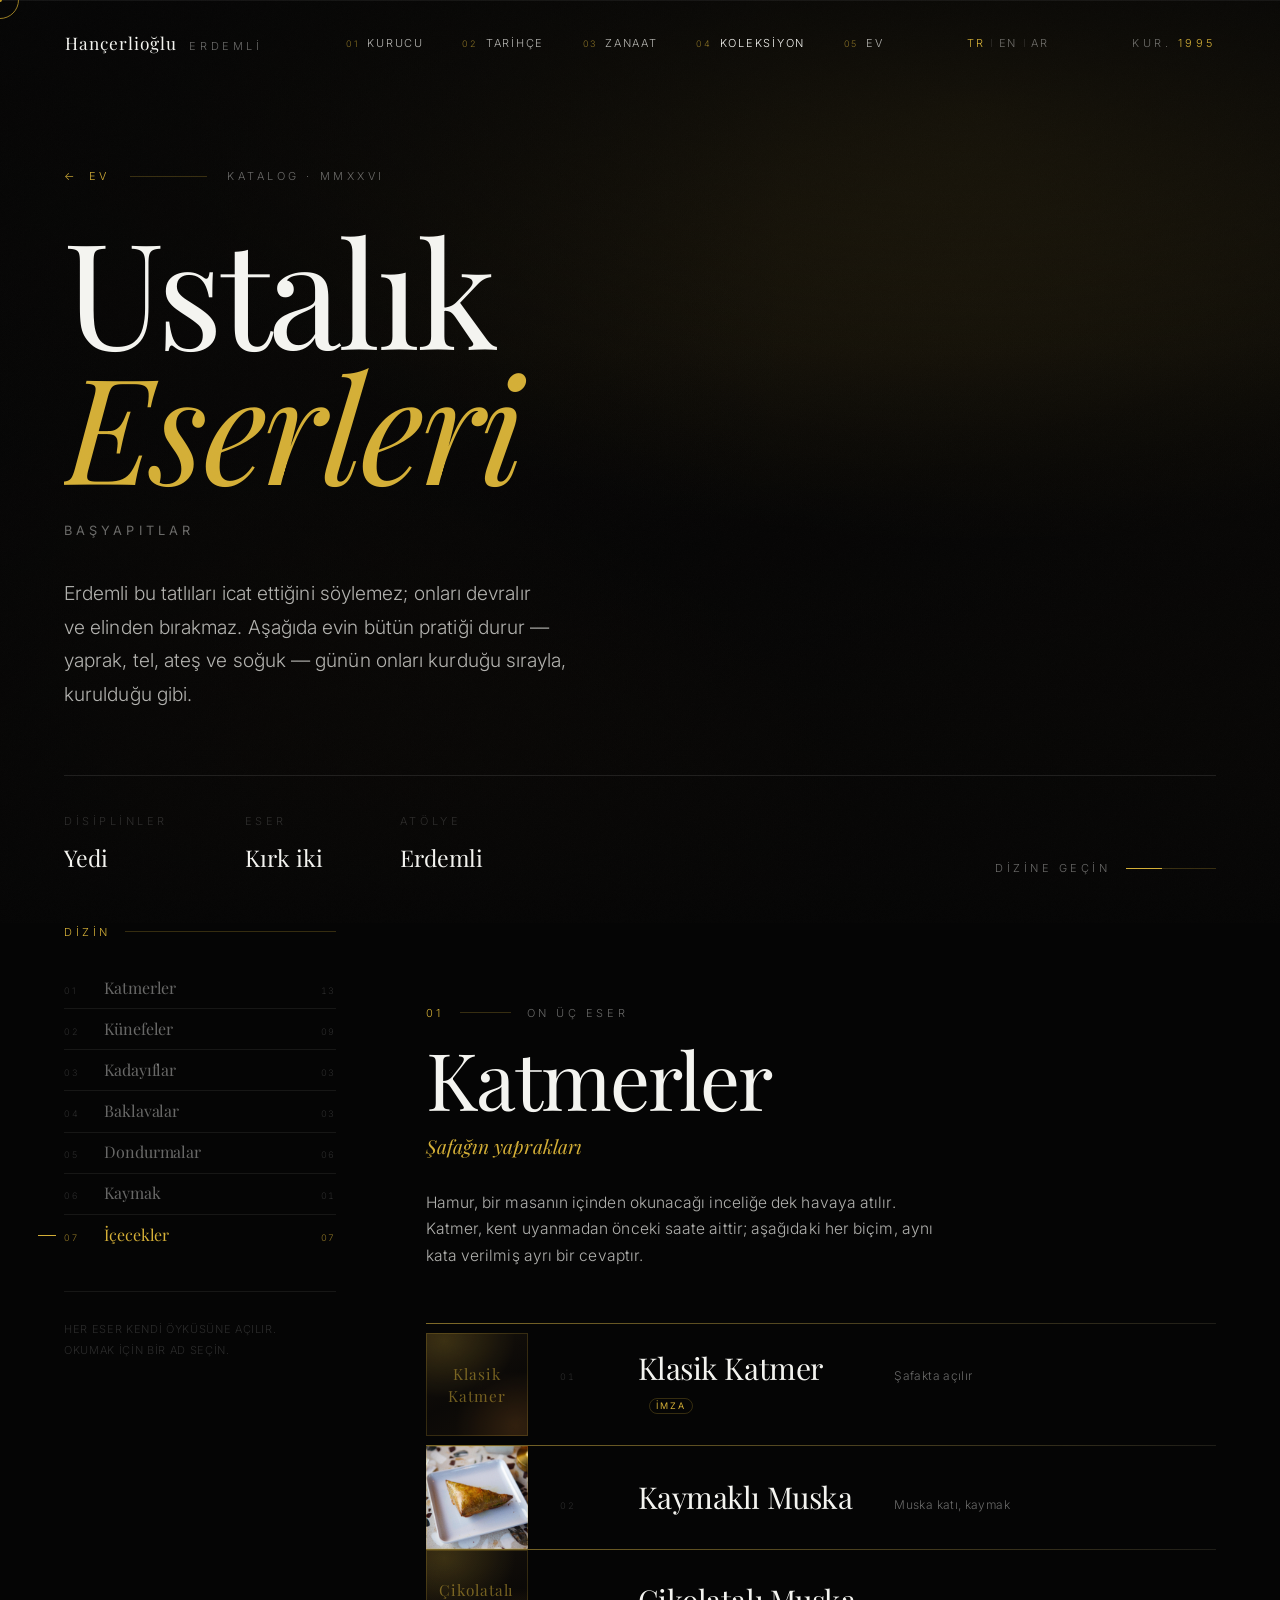
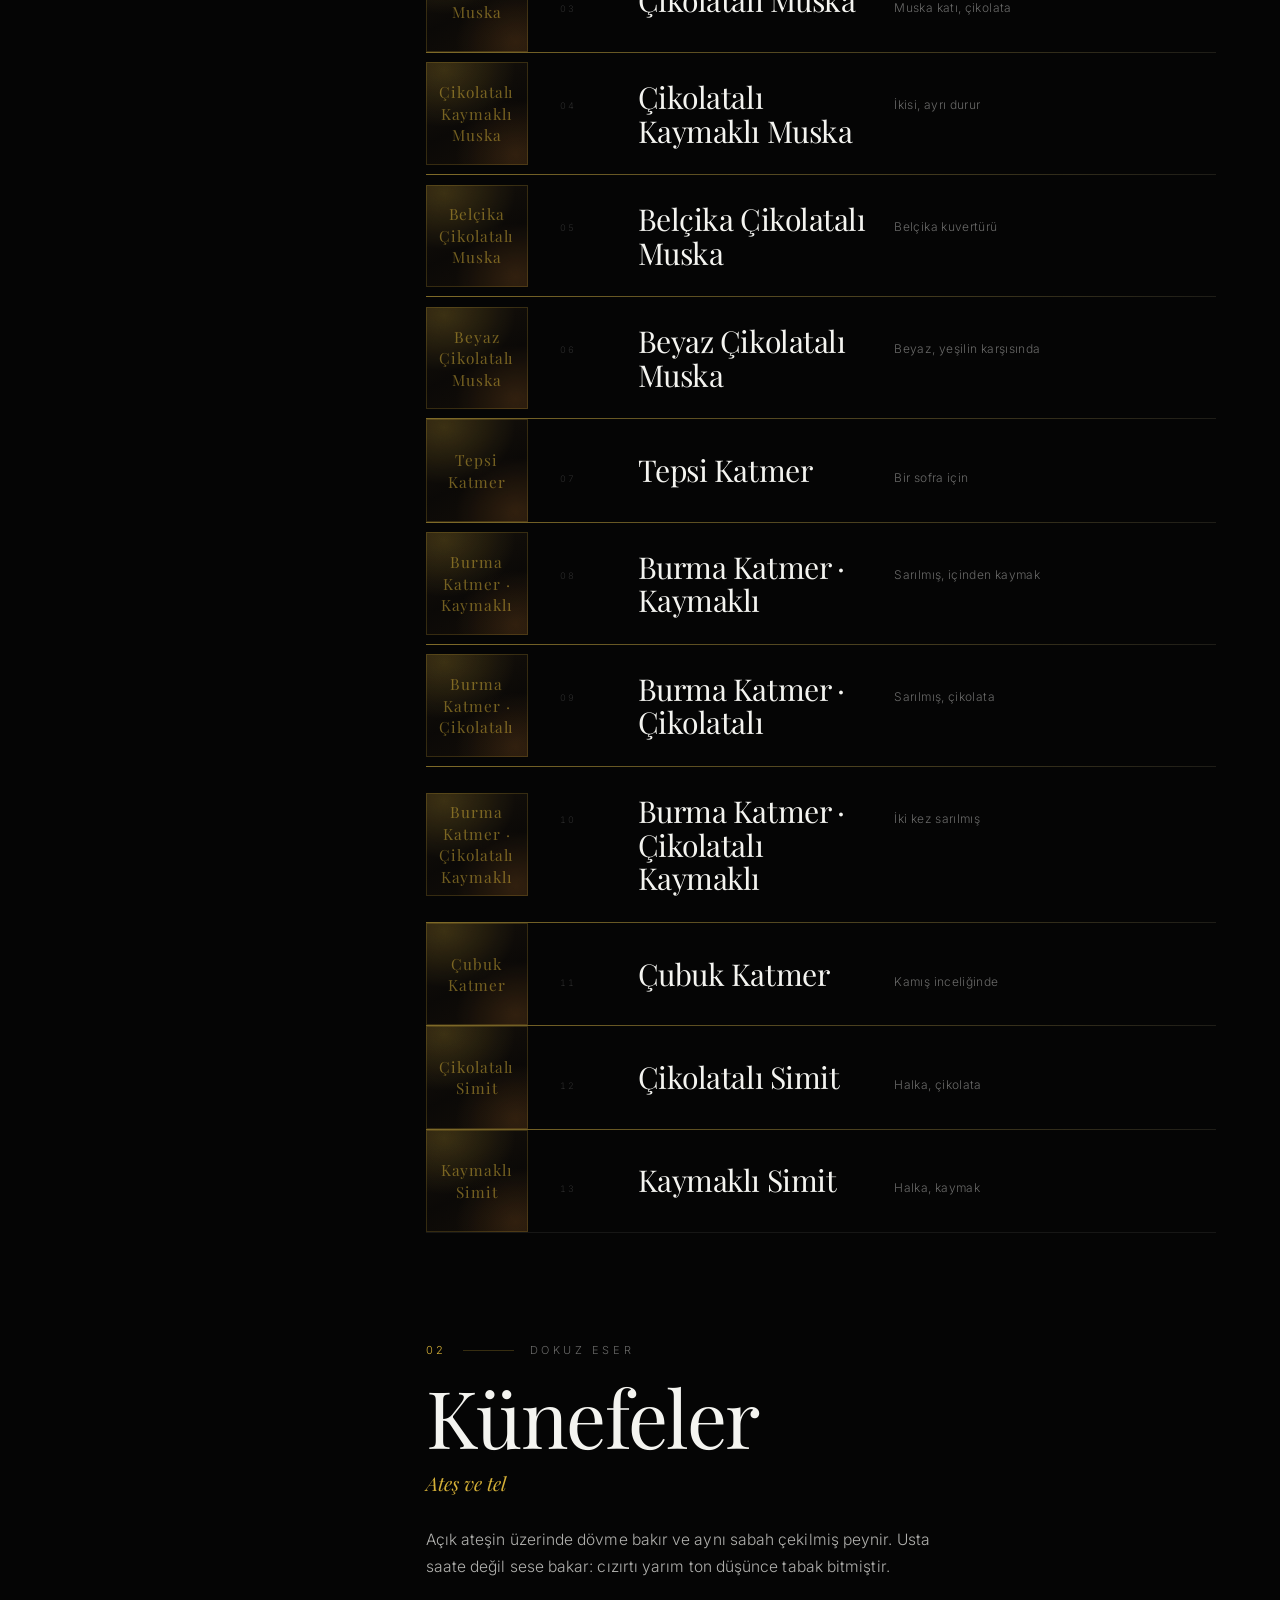
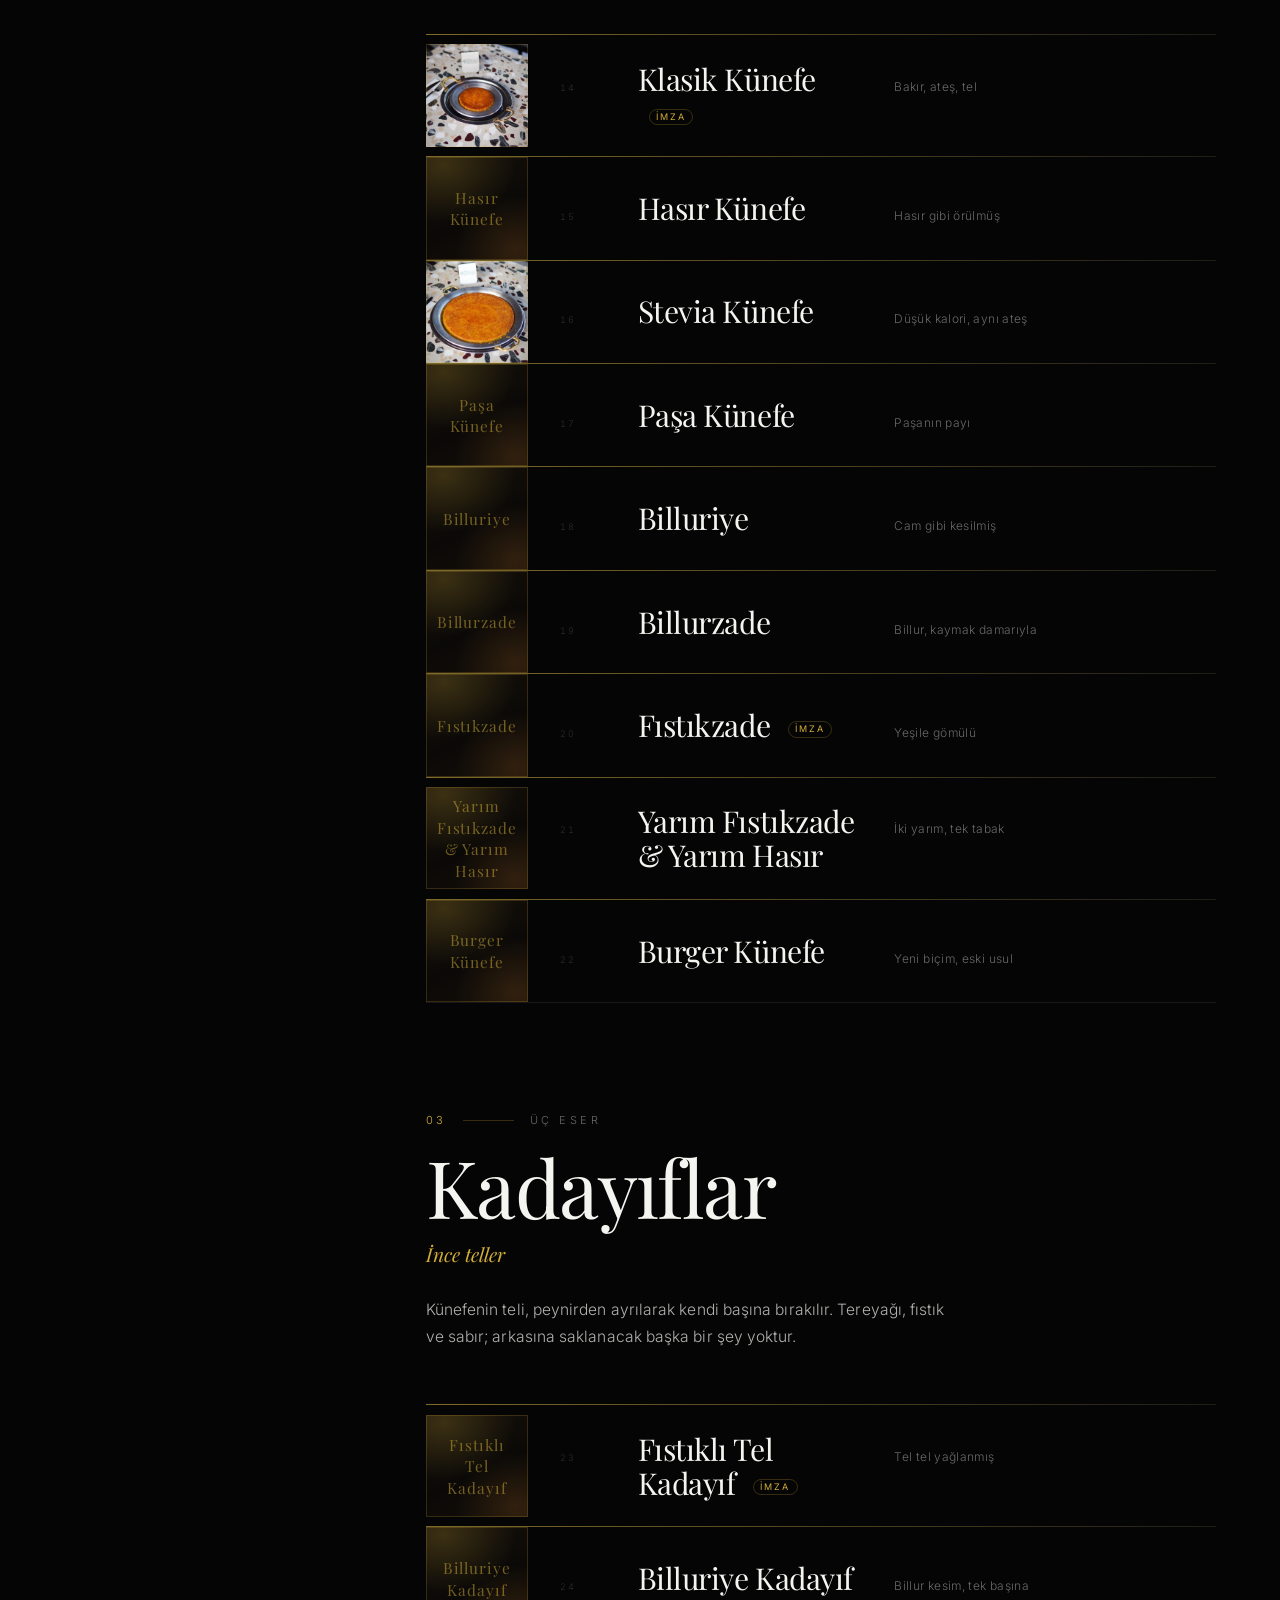
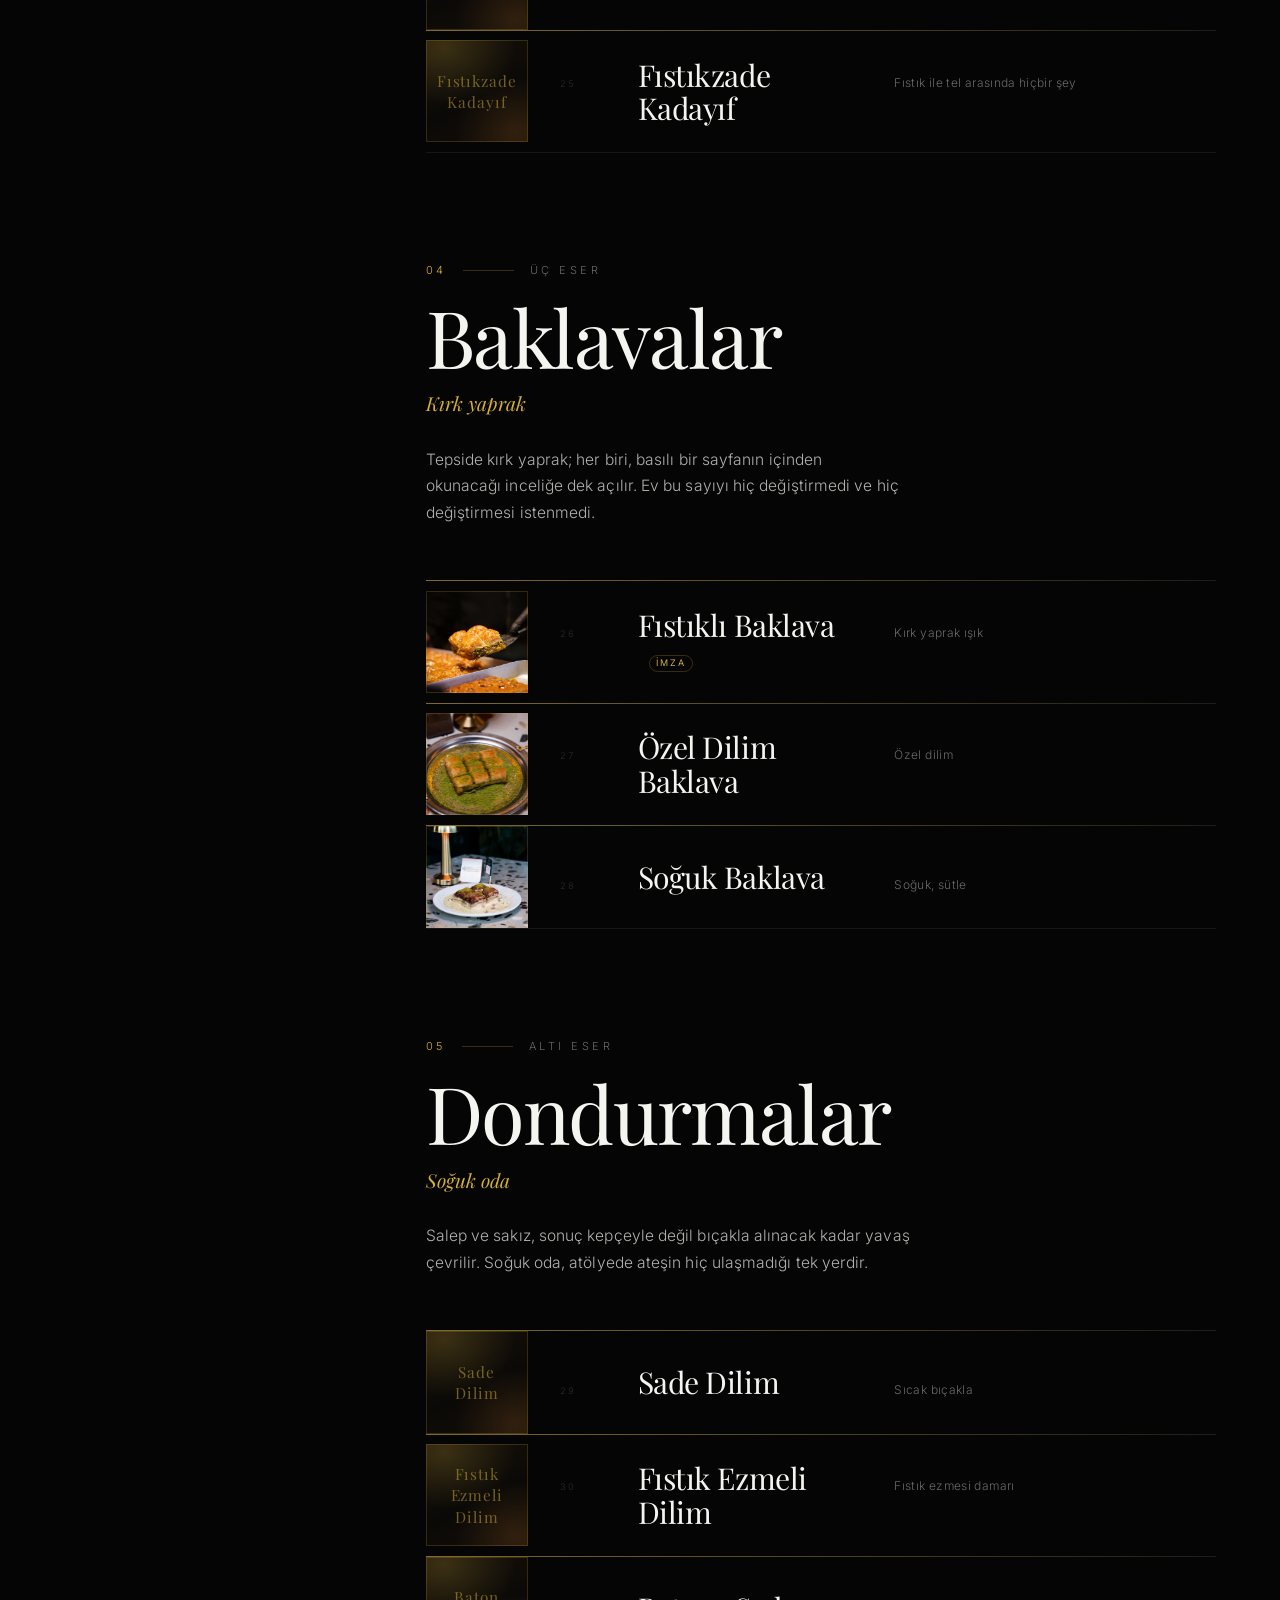
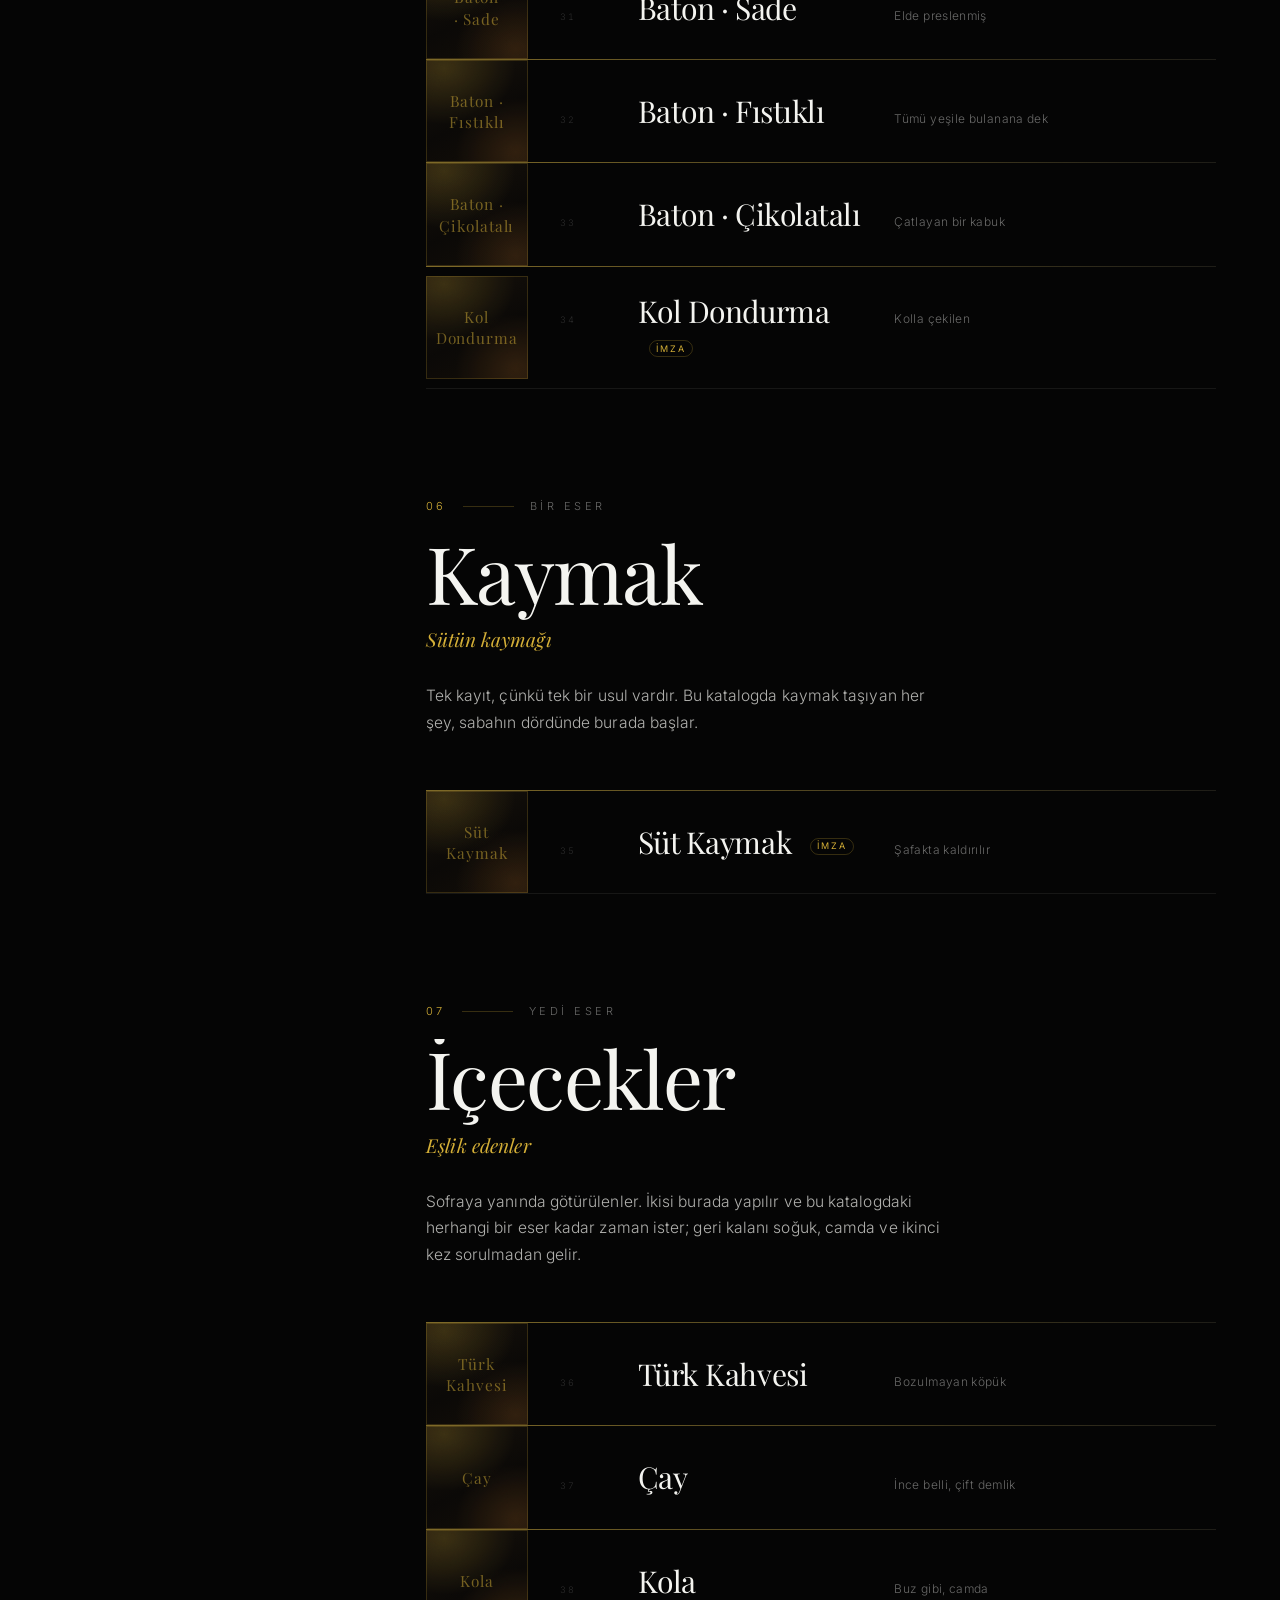
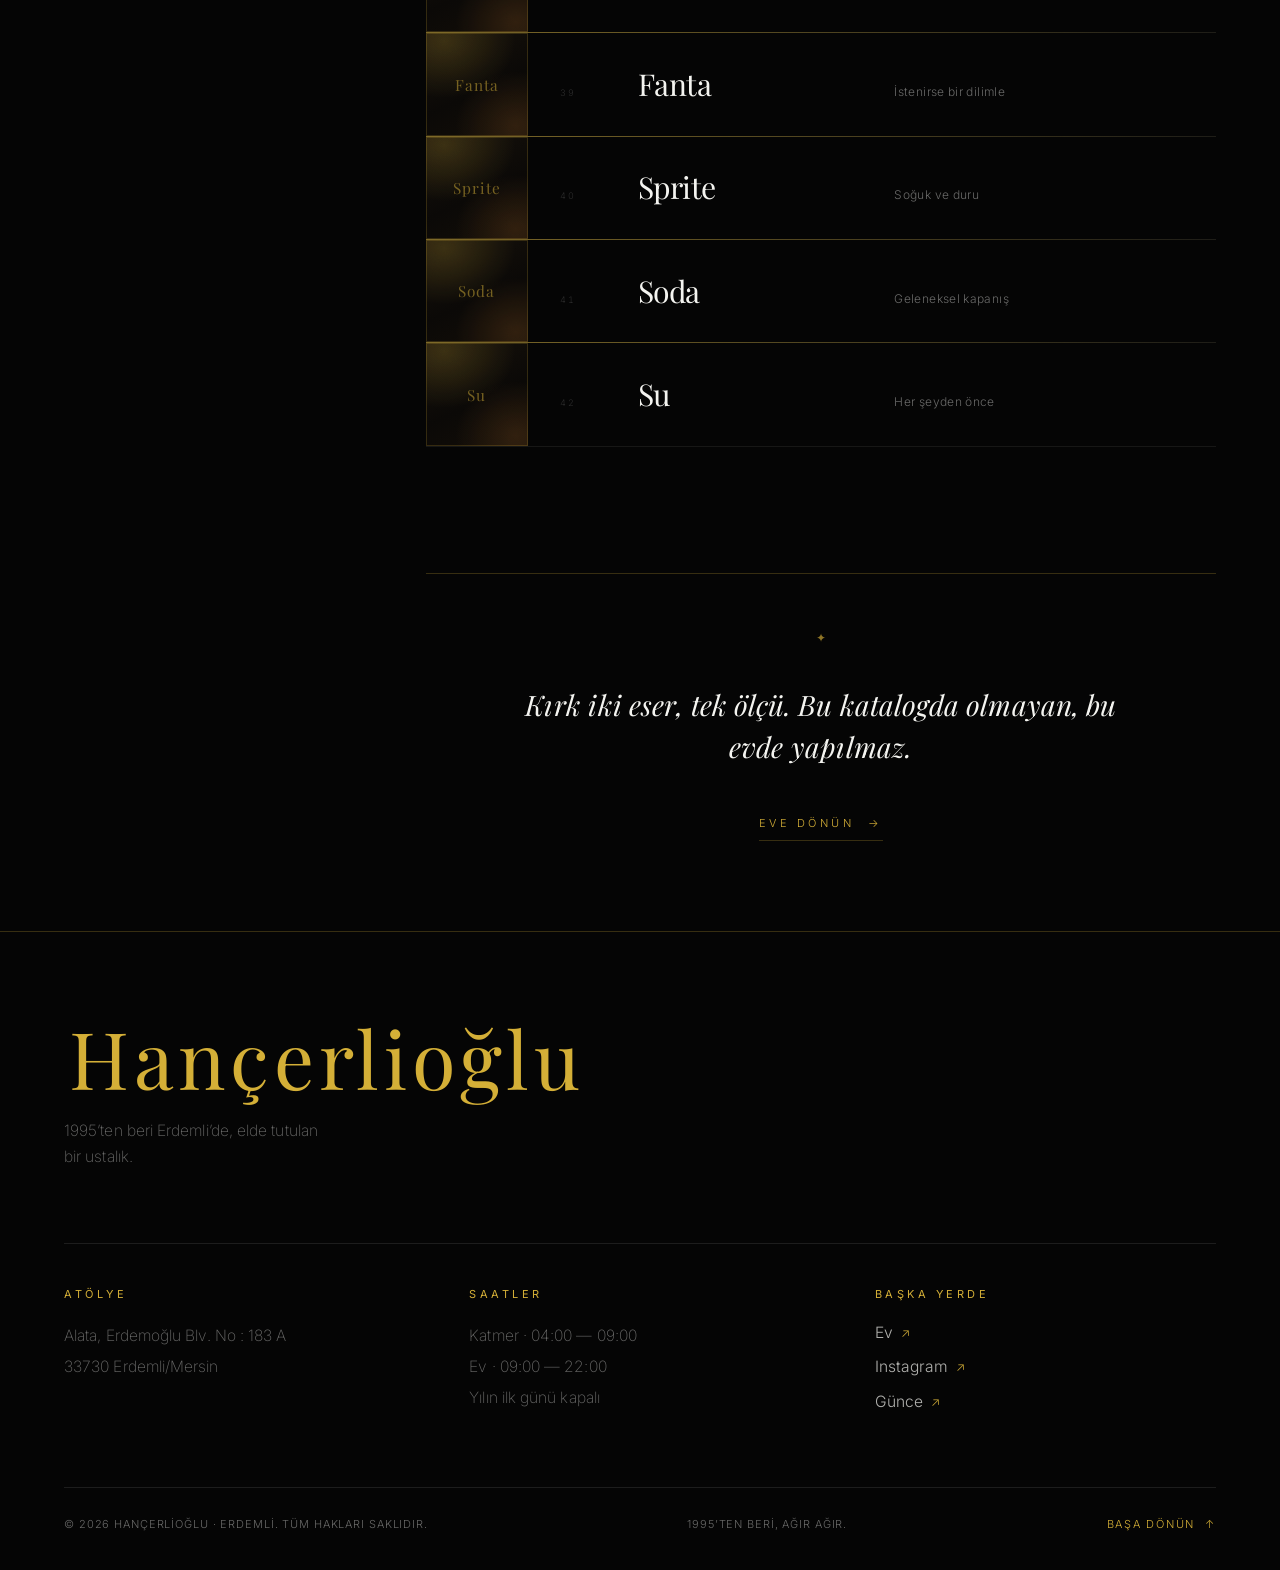
==== commit 68549b30: "Add files via upload" ====
--- a/collection.html
+++ b/collection.html
@@ -2,13 +2,23 @@
 <html lang="tr" class="no-js">
 <head>
   <meta charset="UTF-8">
+  <script>
+    (function () {
+      var lang = "tr";
+      try { lang = localStorage.getItem("hancerlioglu-lang") || "tr"; } catch (error) {}
+      if (lang !== "en" && lang !== "ar") lang = "tr";
+      document.documentElement.lang = lang;
+      document.documentElement.dir = lang === "ar" ? "rtl" : "ltr";
+      if (lang !== "tr") document.documentElement.classList.add("is-i18n-wait");
+    })();
+  </script>
   <meta name="viewport" content="width=device-width, initial-scale=1.0">
   <meta name="theme-color" content="#050505">
   <meta name="color-scheme" content="dark">
 
-  <title>Hançerlioğlu Koleksiyon | Ustalık Eserleri - Erdemli</title>
-  <meta name="description" content="Hançerlioğlu koleksiyonu: katmer, künefe, kadayıf, baklava, dondurma ve kaymak. 1995’ten beri Erdemli’de, elde tutulan kırk iki eser.">
-  <meta name="keywords" content="Hançerlioğlu koleksiyon, Hançerlioğlu katmer, Hançerlioğlu künefe, Hançerlioğlu baklava, Erdemli tatlı, kadayıf, dondurma, kaymak">
+  <title data-i18n="meta.collectionTitle">Hançerlioğlu Koleksiyon | Ustalık Eserleri - Erdemli</title>
+  <meta name="description" data-i18n-content="meta.collectionDescription" content="Hançerlioğlu koleksiyonu: katmer, künefe, kadayıf, baklava, dondurma ve kaymak. 1995’ten beri Erdemli’de, elde tutulan kırk iki eser.">
+  <meta name="keywords" data-i18n-content="meta.collectionKeywords" content="Hançerlioğlu koleksiyon, Hançerlioğlu katmer, Hançerlioğlu künefe, Hançerlioğlu baklava, Erdemli tatlı, kadayıf, dondurma, kaymak">
   <meta name="author" content="Hançerlioğlu">
   <meta name="robots" content="index, follow">
   <meta name="googlebot" content="index, follow, max-image-preview:large, max-snippet:-1, max-video-preview:-1">
@@ -20,16 +30,16 @@
   <meta property="og:type" content="website">
   <meta property="og:site_name" content="Hançerlioğlu">
   <meta property="og:url" content="https://www.hancerlioglu.shop/collection.html">
-  <meta property="og:title" content="Hançerlioğlu Koleksiyon | Ustalık Eserleri - Erdemli">
-  <meta property="og:description" content="Yedi disiplinde kırk iki eser. 1995’ten beri Erdemli’de, elde. Hançerlioğlu resmi koleksiyonu.">
+  <meta property="og:title" data-i18n-content="meta.collectionTitle" content="Hançerlioğlu Koleksiyon | Ustalık Eserleri - Erdemli">
+  <meta property="og:description" data-i18n-content="meta.collectionDescriptionShort" content="Yedi disiplinde kırk iki eser. 1995’ten beri Erdemli’de, elde. Hançerlioğlu resmi koleksiyonu.">
   <meta property="og:image" content="https://www.hancerlioglu.shop/assets/collection/logo.png">
-  <meta property="og:image:alt" content="Hançerlioğlu logosu">
+  <meta property="og:image:alt" data-i18n-content="meta.logo" content="Hançerlioğlu logosu">
 
   <meta name="twitter:card" content="summary_large_image">
-  <meta name="twitter:title" content="Hançerlioğlu Koleksiyon | Ustalık Eserleri - Erdemli">
-  <meta name="twitter:description" content="Yedi disiplinde kırk iki eser. 1995’ten beri Erdemli’de, elde. Hançerlioğlu resmi koleksiyonu.">
+  <meta name="twitter:title" data-i18n-content="meta.collectionTitle" content="Hançerlioğlu Koleksiyon | Ustalık Eserleri - Erdemli">
+  <meta name="twitter:description" data-i18n-content="meta.collectionDescriptionShort" content="Yedi disiplinde kırk iki eser. 1995’ten beri Erdemli’de, elde. Hançerlioğlu resmi koleksiyonu.">
   <meta name="twitter:image" content="https://www.hancerlioglu.shop/assets/collection/logo.png">
-  <meta name="twitter:image:alt" content="Hançerlioğlu logosu">
+  <meta name="twitter:image:alt" data-i18n-content="meta.logo" content="Hançerlioğlu logosu">
 
   <link rel="icon" href="assets/collection/logo.png" type="image/png">
 
@@ -118,6 +128,7 @@
   <script defer src="https://cdn.jsdelivr.net/npm/gsap@3.15.0/dist/gsap.min.js"></script>
   <script defer src="https://cdn.jsdelivr.net/npm/gsap@3.15.0/dist/ScrollTrigger.min.js"></script>
   <script defer src="https://cdn.jsdelivr.net/npm/lenis@1.3.26/dist/lenis.min.js"></script>
+  <script defer src="i18n.js"></script>
   <script defer src="collection.js"></script>
 
   <script>document.documentElement.classList.replace("no-js", "js");</script>
@@ -152,15 +163,15 @@
 
 <body class="page page--collection is-loading">
 
-  <a class="skip-link" href="#main">İçeriğe geç</a>
+  <a class="skip-link" href="#main" data-i18n="nav.skip">İçeriğe geç</a>
 
   <!-- ============================================================
        PRELOADER
        ============================================================ -->
-  <div class="preloader" id="preloader" role="progressbar" aria-label="Yükleniyor" aria-valuemin="0" aria-valuemax="100" aria-valuenow="0">
+  <div class="preloader" id="preloader" role="progressbar" data-i18n-aria-label="preloader.loading" aria-label="Yükleniyor" aria-valuemin="0" aria-valuemax="100" aria-valuenow="0">
     <div class="preloader__inner">
       <p class="preloader__mark">Hançerlioğlu</p>
-      <p class="preloader__tagline">Ustalık Eserleri &middot; Başyapıtlar</p>
+      <p class="preloader__tagline" data-i18n="preloader.collection">Ustalık Eserleri &middot; Başyapıtlar</p>
       <div class="preloader__counter">
         <span class="preloader__number" id="preloaderNumber">0</span><span class="preloader__percent">%</span>
       </div>
@@ -190,25 +201,33 @@
        ============================================================ -->
   <header class="header" id="header">
     <div class="header__inner">
-      <a class="header__brand" href="index.html" data-cursor="link" aria-label="Hançerlioğlu — ana sayfa">
+      <a class="header__brand" href="index.html" data-cursor="link" data-i18n-aria-label="nav.home" aria-label="Hançerlioğlu — ana sayfa">
         <span class="header__brand-mark">Hançerlioğlu</span>
         <span class="header__brand-sub">Erdemli</span>
       </a>
 
-      <nav class="header__nav" aria-label="Ana menü">
+      <nav class="header__nav" data-i18n-aria-label="nav.primary" aria-label="Ana menü">
         <ul class="header__list">
-          <li class="header__item"><a class="header__link" href="index.html#legacy" data-cursor="link"><span class="header__link-index">01</span><span class="header__link-label">Kurucu</span></a></li>
-          <li class="header__item"><a class="header__link" href="index.html#heritage" data-cursor="link"><span class="header__link-index">02</span><span class="header__link-label">Tarihçe</span></a></li>
-          <li class="header__item"><a class="header__link" href="index.html#craft" data-cursor="link"><span class="header__link-index">03</span><span class="header__link-label">Zanaat</span></a></li>
-          <li class="header__item"><a class="header__link header__link--current" href="collection.html" aria-current="page" data-cursor="link"><span class="header__link-index">04</span><span class="header__link-label">Koleksiyon</span></a></li>
-          <li class="header__item"><a class="header__link" href="index.html#house" data-cursor="link"><span class="header__link-index">05</span><span class="header__link-label">Ev</span></a></li>
+          <li class="header__item"><a class="header__link" href="index.html#legacy" data-cursor="link"><span class="header__link-index">01</span><span class="header__link-label" data-i18n="nav.founder">Kurucu</span></a></li>
+          <li class="header__item"><a class="header__link" href="index.html#heritage" data-cursor="link"><span class="header__link-index">02</span><span class="header__link-label" data-i18n="nav.history">Tarihçe</span></a></li>
+          <li class="header__item"><a class="header__link" href="index.html#craft" data-cursor="link"><span class="header__link-index">03</span><span class="header__link-label" data-i18n="nav.craft">Zanaat</span></a></li>
+          <li class="header__item"><a class="header__link header__link--current" href="collection.html" aria-current="page" data-cursor="link"><span class="header__link-index">04</span><span class="header__link-label" data-i18n="nav.collection">Koleksiyon</span></a></li>
+          <li class="header__item"><a class="header__link" href="index.html#house" data-cursor="link"><span class="header__link-index">05</span><span class="header__link-label" data-i18n="nav.house">Ev</span></a></li>
         </ul>
       </nav>
 
-      <p class="header__meta">Kur. <span class="header__meta-year">1995</span></p>
+      <div class="lang" role="group" data-i18n-aria-label="lang.group" aria-label="Dil">
+        <button class="lang__btn is-active" type="button" data-lang="tr" aria-pressed="true" data-cursor="link">TR</button>
+        <span class="lang__sep" aria-hidden="true"></span>
+        <button class="lang__btn" type="button" data-lang="en" aria-pressed="false" data-cursor="link">EN</button>
+        <span class="lang__sep" aria-hidden="true"></span>
+        <button class="lang__btn" type="button" data-lang="ar" aria-pressed="false" data-cursor="link">AR</button>
+      </div>
+
+      <p class="header__meta"><span data-i18n="nav.established">Kur.</span> <span class="header__meta-year" data-bidi="ltr">1995</span></p>
 
       <button class="header__toggle" id="menuToggle" type="button" aria-expanded="false" aria-controls="menu" data-cursor="link">
-        <span class="header__toggle-label" data-menu-label="open">Menü</span>
+        <span class="header__toggle-label" data-menu-label="open" data-i18n="nav.menu">Menü</span>
         <span class="header__toggle-lines" aria-hidden="true"><span></span><span></span></span>
       </button>
     </div>
@@ -219,15 +238,22 @@
        ============================================================ -->
   <div class="menu" id="menu" aria-hidden="true">
     <div class="menu__backdrop"></div>
-    <nav class="menu__inner" aria-label="Menü">
+    <nav class="menu__inner" data-i18n-aria-label="nav.menu" aria-label="Menü">
       <ul class="menu__list">
-        <li class="menu__item"><a class="menu__link" href="index.html#legacy" data-menu-link><span class="menu__link-index">01</span><span class="menu__link-text">Kurucu</span></a></li>
-        <li class="menu__item"><a class="menu__link" href="index.html#heritage" data-menu-link><span class="menu__link-index">02</span><span class="menu__link-text">Tarihçe</span></a></li>
-        <li class="menu__item"><a class="menu__link" href="index.html#craft" data-menu-link><span class="menu__link-index">03</span><span class="menu__link-text">Zanaat</span></a></li>
-        <li class="menu__item"><a class="menu__link" href="collection.html" aria-current="page" data-menu-link><span class="menu__link-index">04</span><span class="menu__link-text">Koleksiyon</span></a></li>
-        <li class="menu__item"><a class="menu__link" href="index.html#house" data-menu-link><span class="menu__link-index">05</span><span class="menu__link-text">Ev</span></a></li>
+        <li class="menu__item"><a class="menu__link" href="index.html#legacy" data-menu-link><span class="menu__link-index">01</span><span class="menu__link-text" data-i18n="nav.founder">Kurucu</span></a></li>
+        <li class="menu__item"><a class="menu__link" href="index.html#heritage" data-menu-link><span class="menu__link-index">02</span><span class="menu__link-text" data-i18n="nav.history">Tarihçe</span></a></li>
+        <li class="menu__item"><a class="menu__link" href="index.html#craft" data-menu-link><span class="menu__link-index">03</span><span class="menu__link-text" data-i18n="nav.craft">Zanaat</span></a></li>
+        <li class="menu__item"><a class="menu__link" href="collection.html" aria-current="page" data-menu-link><span class="menu__link-index">04</span><span class="menu__link-text" data-i18n="nav.collection">Koleksiyon</span></a></li>
+        <li class="menu__item"><a class="menu__link" href="index.html#house" data-menu-link><span class="menu__link-index">05</span><span class="menu__link-text" data-i18n="nav.house">Ev</span></a></li>
       </ul>
-      <p class="menu__note">Alata, Erdemoğlu Blv. No : 183 A, 33730 Erdemli/Mersin</p>
+      <div class="lang lang--menu" role="group" data-i18n-aria-label="lang.group" aria-label="Dil">
+        <button class="lang__btn is-active" type="button" data-lang="tr" aria-pressed="true" data-cursor="link">TR</button>
+        <span class="lang__sep" aria-hidden="true"></span>
+        <button class="lang__btn" type="button" data-lang="en" aria-pressed="false" data-cursor="link">EN</button>
+        <span class="lang__sep" aria-hidden="true"></span>
+        <button class="lang__btn" type="button" data-lang="ar" aria-pressed="false" data-cursor="link">AR</button>
+      </div>
+      <p class="menu__note" data-bidi="ltr" data-i18n="nav.address">Alata, Erdemoğlu Blv. No : 183 A, 33730 Erdemli/Mersin</p>
     </nav>
   </div>
 
@@ -253,41 +279,41 @@
         <p class="cover__overline" data-cover="overline">
           <a class="cover__back" href="index.html" data-cursor="link">
             <span class="cover__back-arrow" aria-hidden="true">←</span>
-            <span>Ev</span>
+            <span data-i18n="nav.house">Ev</span>
           </a>
           <span class="cover__overline-rule" aria-hidden="true"></span>
-          <span>Katalog &middot; MMXXVI</span>
+          <span data-i18n="cover.catalog">Katalog &middot; MMXXVI</span>
         </p>
 
         <h1 class="cover__title" id="coverTitle" data-cover="title">
           <span class="u-sr-only">Hançerlioğlu</span>
-          <span class="split__line"><span class="split__line-inner">Ustalık</span></span>
-          <span class="split__line"><span class="split__line-inner"><em>Eserleri</em></span></span>
+          <span class="split__line"><span class="split__line-inner" data-i18n="cover.line1">Ustalık</span></span>
+          <span class="split__line"><span class="split__line-inner" data-i18n-html="cover.line2"><em>Eserleri</em></span></span>
         </h1>
 
-        <p class="cover__english" data-cover="english">Başyapıtlar</p>
-
-        <p class="cover__lede" data-cover="lede">Erdemli bu tatlıları icat ettiğini söylemez; onları devralır ve elinden bırakmaz. Aşağıda evin bütün pratiği durur — yaprak, tel, ateş ve soğuk — günün onları kurduğu sırayla, kurulduğu gibi.</p>
+        <p class="cover__english" data-cover="english" data-i18n="cover.english">Başyapıtlar</p>
+
+        <p class="cover__lede" data-cover="lede" data-i18n="cover.lede">Erdemli bu tatlıları icat ettiğini söylemez; onları devralır ve elinden bırakmaz. Aşağıda evin bütün pratiği durur — yaprak, tel, ateş ve soğuk — günün onları kurduğu sırayla, kurulduğu gibi.</p>
       </div>
 
       <div class="cover__footer">
         <dl class="cover__facts" data-cover="facts">
           <div class="cover__fact">
-            <dt class="cover__fact-label">Disiplinler</dt>
-            <dd class="cover__fact-value">Yedi</dd>
+            <dt class="cover__fact-label" data-i18n="cover.disciplines">Disiplinler</dt>
+            <dd class="cover__fact-value" data-i18n="cover.seven">Yedi</dd>
           </div>
           <div class="cover__fact">
-            <dt class="cover__fact-label">Eser</dt>
-            <dd class="cover__fact-value">Kırk iki</dd>
+            <dt class="cover__fact-label" data-i18n="cover.works">Eser</dt>
+            <dd class="cover__fact-value" data-i18n="cover.fortytwo">Kırk iki</dd>
           </div>
           <div class="cover__fact">
-            <dt class="cover__fact-label">Atölye</dt>
+            <dt class="cover__fact-label" data-i18n="cover.workshop">Atölye</dt>
             <dd class="cover__fact-value">Erdemli</dd>
           </div>
         </dl>
 
         <p class="cover__cue" data-cover="cue">
-          <span class="cover__cue-label">Dizine geçin</span>
+          <span class="cover__cue-label" data-i18n="cover.cue">Dizine geçin</span>
           <span class="cover__cue-line" aria-hidden="true"><span class="cover__cue-dot"></span></span>
         </p>
       </div>
@@ -301,9 +327,9 @@
 
         <!-- ---------- Left: sticky category index ---------- -->
         <aside class="collection__aside">
-          <nav class="catnav" id="catnav" aria-label="Kategoriler">
+          <nav class="catnav" id="catnav" data-i18n-aria-label="catnav.aria" aria-label="Kategoriler">
             <p class="catnav__label">
-              <span class="catnav__label-text">Dizin</span>
+              <span class="catnav__label-text" data-i18n="catnav.label">Dizin</span>
               <span class="catnav__label-rule" aria-hidden="true"></span>
             </p>
 
@@ -311,55 +337,55 @@
               <li class="catnav__item">
                 <a class="catnav__link" href="#katmerler" data-catnav="katmerler" data-cursor="link">
                   <span class="catnav__index">01</span>
-                  <span class="catnav__name">Katmerler</span>
+                  <span class="catnav__name" data-i18n="cat.katmer">Katmerler</span>
                   <span class="catnav__count">13</span>
                 </a>
               </li>
               <li class="catnav__item">
                 <a class="catnav__link" href="#kunefeler" data-catnav="kunefeler" data-cursor="link">
                   <span class="catnav__index">02</span>
-                  <span class="catnav__name">Künefeler</span>
+                  <span class="catnav__name" data-i18n="cat.kune">Künefeler</span>
                   <span class="catnav__count">09</span>
                 </a>
               </li>
               <li class="catnav__item">
                 <a class="catnav__link" href="#kadayiflar" data-catnav="kadayiflar" data-cursor="link">
                   <span class="catnav__index">03</span>
-                  <span class="catnav__name">Kadayıflar</span>
+                  <span class="catnav__name" data-i18n="cat.kadayif">Kadayıflar</span>
                   <span class="catnav__count">03</span>
                 </a>
               </li>
               <li class="catnav__item">
                 <a class="catnav__link" href="#baklavalar" data-catnav="baklavalar" data-cursor="link">
                   <span class="catnav__index">04</span>
-                  <span class="catnav__name">Baklavalar</span>
+                  <span class="catnav__name" data-i18n="cat.baklava">Baklavalar</span>
                   <span class="catnav__count">03</span>
                 </a>
               </li>
               <li class="catnav__item">
                 <a class="catnav__link" href="#dondurmalar" data-catnav="dondurmalar" data-cursor="link">
                   <span class="catnav__index">05</span>
-                  <span class="catnav__name">Dondurmalar</span>
+                  <span class="catnav__name" data-i18n="cat.ice">Dondurmalar</span>
                   <span class="catnav__count">06</span>
                 </a>
               </li>
               <li class="catnav__item">
                 <a class="catnav__link" href="#kaymak" data-catnav="kaymak" data-cursor="link">
                   <span class="catnav__index">06</span>
-                  <span class="catnav__name">Kaymak</span>
+                  <span class="catnav__name" data-i18n="cat.kaymak">Kaymak</span>
                   <span class="catnav__count">01</span>
                 </a>
               </li>
               <li class="catnav__item">
                 <a class="catnav__link" href="#icecekler" data-catnav="icecekler" data-cursor="link">
                   <span class="catnav__index">07</span>
-                  <span class="catnav__name">İçecekler</span>
+                  <span class="catnav__name" data-i18n="cat.drinks">İçecekler</span>
                   <span class="catnav__count">07</span>
                 </a>
               </li>
             </ol>
 
-            <p class="catnav__note">
+            <p class="catnav__note" data-i18n-html="catnav.note">
               Her eser kendi öyküsüne açılır.<br>
               Okumak için bir ad seçin.
             </p>
@@ -377,314 +403,314 @@
               <p class="category__meta">
                 <span class="category__number">01</span>
                 <span class="category__rule" aria-hidden="true"></span>
-                <span class="category__count">On üç eser</span>
+                <span class="category__count" data-i18n="cat.count13">On üç eser</span>
               </p>
               <h2 class="category__title" id="katmerlerTitle">
-                <span class="split__line"><span class="split__line-inner">Katmerler</span></span>
+                <span class="split__line"><span class="split__line-inner" data-i18n="cat.katmer">Katmerler</span></span>
               </h2>
-              <p class="category__english">Şafağın yaprakları</p>
-              <p class="category__note">Hamur, bir masanın içinden okunacağı inceliğe dek havaya atılır. Katmer, kent uyanmadan önceki saate aittir; aşağıdaki her biçim, aynı kata verilmiş ayrı bir cevaptır.</p>
+              <p class="category__english" data-i18n="cat.katmerGloss">Şafağın yaprakları</p>
+              <p class="category__note" data-i18n="cat.katmerNote">Hamur, bir masanın içinden okunacağı inceliğe dek havaya atılır. Katmer, kent uyanmadan önceki saate aittir; aşağıdaki her biçim, aynı kata verilmiş ayrı bir cevaptır.</p>
             </header>
 
             <ol class="category__list">
 
               <!-- USER: film wired up — assets/collection/video/katmer-klasik.mp4 -->
               <li class="item" data-item data-video="assets/collection/video/katmer-klasik.mp4">
-                <button class="item__trigger" type="button" data-item-open data-cursor="item" aria-label="Öyküyü okuyun: Klasik Katmer"></button>
+                <button class="item__trigger" type="button" data-item-open data-cursor="item" data-i18n-aria-label="items.01.aria" aria-label="Öyküyü okuyun: Klasik Katmer"></button>
                 <div class="item__inner">
                   <span class="item__index">01</span>
-                  <span class="item__name">Klasik Katmer <span class="item__tag">İmza</span></span>
-                  <span class="item__note">Şafakta açılır</span>
-                  <span class="item__cue" aria-hidden="true">Öykü<span class="item__cue-arrow">→</span></span>
+                  <span class="item__name">Klasik Katmer <span class="item__tag" data-i18n="catalog.signature">İmza</span></span>
+                  <span class="item__note" data-i18n="items.01.note">Şafakta açılır</span>
+                  <span class="item__cue" aria-hidden="true"><span data-i18n="catalog.cue">Öykü</span><span class="item__cue-arrow">→</span></span>
                 </div>
                 <figure class="preview" aria-hidden="true">
                   <!-- USER: assets/collection/katmer-klasik.jpg — 1080x1350 -->
-                  <img class="preview__img" src="assets/collection/katmer-klasik.jpg" alt="Hançerlioğlu - Klasik Katmer" loading="lazy" decoding="async" data-media-img>
+                  <img class="preview__img" src="assets/collection/katmer-klasik.jpg" data-i18n-alt="items.01.alt" alt="Hançerlioğlu - Klasik Katmer" loading="lazy" decoding="async" data-media-img>
                   <figcaption class="preview__fallback">Klasik Katmer</figcaption>
                 </figure>
                 <div class="item__story" hidden>
-                  <p>Hamur, bir masa genişliğinde ve neredeyse saydam olana dek havaya atılır; sonra manda kaymağı ve iri kıyılmış Antep fıstığının üzerine kapanır. Şafağa aittir: bekletilmez, yeniden ısıtılmaz ve yapıldığı odanın dışına çıkarılmaz.</p>
-                  <dl class="item__specs">
-                    <div class="item__spec"><dt class="item__spec-key">Hazırlık</dt><dd class="item__spec-value">Şafak vakti</dd></div>
-                    <div class="item__spec"><dt class="item__spec-key">Fırın</dt><dd class="item__spec-value">Taş, açık ateş</dd></div>
-                    <div class="item__spec"><dt class="item__spec-key">Ömür</dt><dd class="item__spec-value">Bir saat</dd></div>
-                  </dl>
-                </div>
-              </li>
-
-              <li class="item" data-item>
-                <button class="item__trigger" type="button" data-item-open data-cursor="item" aria-label="Öyküyü okuyun: Kaymaklı Muska"></button>
+                  <p data-i18n="items.01.story">Hamur, bir masa genişliğinde ve neredeyse saydam olana dek havaya atılır; sonra manda kaymağı ve iri kıyılmış Antep fıstığının üzerine kapanır. Şafağa aittir: bekletilmez, yeniden ısıtılmaz ve yapıldığı odanın dışına çıkarılmaz.</p>
+                  <dl class="item__specs">
+                    <div class="item__spec"><dt class="item__spec-key" data-i18n="spec.k.hazirlik">Hazırlık</dt><dd class="item__spec-value" data-i18n="spec.v.safak-vakti">Şafak vakti</dd></div>
+                    <div class="item__spec"><dt class="item__spec-key" data-i18n="spec.k.firin">Fırın</dt><dd class="item__spec-value" data-i18n="spec.v.tas-acik-ates">Taş, açık ateş</dd></div>
+                    <div class="item__spec"><dt class="item__spec-key" data-i18n="spec.k.omur">Ömür</dt><dd class="item__spec-value" data-i18n="spec.v.bir-saat">Bir saat</dd></div>
+                  </dl>
+                </div>
+              </li>
+
+              <li class="item" data-item>
+                <button class="item__trigger" type="button" data-item-open data-cursor="item" data-i18n-aria-label="items.02.aria" aria-label="Öyküyü okuyun: Kaymaklı Muska"></button>
                 <div class="item__inner">
                   <span class="item__index">02</span>
                   <span class="item__name">Kaymaklı Muska</span>
-                  <span class="item__note">Muska katı, kaymak</span>
-                  <span class="item__cue" aria-hidden="true">Öykü<span class="item__cue-arrow">→</span></span>
+                  <span class="item__note" data-i18n="items.02.note">Muska katı, kaymak</span>
+                  <span class="item__cue" aria-hidden="true"><span data-i18n="catalog.cue">Öykü</span><span class="item__cue-arrow">→</span></span>
                 </div>
                 <figure class="preview" aria-hidden="true">
                   <!-- USER: assets/collection/muska-kaymakli.jpg — 1080x1350 -->
-                  <img class="preview__img" src="assets/collection/muska.jpeg" alt="Hançerlioğlu - Kaymaklı Muska" loading="lazy" decoding="async" data-media-img>
+                  <img class="preview__img" src="assets/collection/muska.jpeg" data-i18n-alt="items.02.alt" alt="Hançerlioğlu - Kaymaklı Muska" loading="lazy" decoding="async" data-media-img>
                   <figcaption class="preview__fallback">Kaymaklı Muska</figcaption>
                 </figure>
                 <div class="item__story" hidden>
-                  <p>Aynı saydam yaprak, muska denen üçgene katlanır. İçinde manda kaymağından ve fıstıktan başka bir şey yoktur; kapanışı bir mühür değil, katın kendisi tutar.</p>
-                  <dl class="item__specs">
-                    <div class="item__spec"><dt class="item__spec-key">Katlama</dt><dd class="item__spec-value">Üçgen</dd></div>
-                    <div class="item__spec"><dt class="item__spec-key">Dolgu</dt><dd class="item__spec-value">Kaymak &amp; fıstık</dd></div>
-                    <div class="item__spec"><dt class="item__spec-key">Servis</dt><dd class="item__spec-value">Sıcak</dd></div>
-                  </dl>
-                </div>
-              </li>
-
-              <li class="item" data-item>
-                <button class="item__trigger" type="button" data-item-open data-cursor="item" aria-label="Öyküyü okuyun: Çikolatalı Muska"></button>
+                  <p data-i18n="items.02.story">Aynı saydam yaprak, muska denen üçgene katlanır. İçinde manda kaymağından ve fıstıktan başka bir şey yoktur; kapanışı bir mühür değil, katın kendisi tutar.</p>
+                  <dl class="item__specs">
+                    <div class="item__spec"><dt class="item__spec-key" data-i18n="spec.k.katlama">Katlama</dt><dd class="item__spec-value" data-i18n="spec.v.ucgen">Üçgen</dd></div>
+                    <div class="item__spec"><dt class="item__spec-key" data-i18n="spec.k.dolgu">Dolgu</dt><dd class="item__spec-value" data-i18n="spec.v.kaymak-and-fistik">Kaymak &amp; fıstık</dd></div>
+                    <div class="item__spec"><dt class="item__spec-key" data-i18n="spec.k.servis">Servis</dt><dd class="item__spec-value" data-i18n="spec.v.sicak">Sıcak</dd></div>
+                  </dl>
+                </div>
+              </li>
+
+              <li class="item" data-item>
+                <button class="item__trigger" type="button" data-item-open data-cursor="item" data-i18n-aria-label="items.03.aria" aria-label="Öyküyü okuyun: Çikolatalı Muska"></button>
                 <div class="item__inner">
                   <span class="item__index">03</span>
                   <span class="item__name">Çikolatalı Muska</span>
-                  <span class="item__note">Muska katı, çikolata</span>
-                  <span class="item__cue" aria-hidden="true">Öykü<span class="item__cue-arrow">→</span></span>
+                  <span class="item__note" data-i18n="items.03.note">Muska katı, çikolata</span>
+                  <span class="item__cue" aria-hidden="true"><span data-i18n="catalog.cue">Öykü</span><span class="item__cue-arrow">→</span></span>
                 </div>
                 <figure class="preview" aria-hidden="true">
                   <!-- USER: assets/collection/muska-cikolatali.jpg — 1080x1350 -->
-                  <img class="preview__img" src="assets/collection/muskac.jpeg" alt="Hançerlioğlu - Çikolatalı Muska" loading="lazy" decoding="async" data-media-img>
+                  <img class="preview__img" src="assets/collection/muskac.jpeg" data-i18n-alt="items.03.alt" alt="Hançerlioğlu - Çikolatalı Muska" loading="lazy" decoding="async" data-media-img>
                   <figcaption class="preview__fallback">Çikolatalı Muska</figcaption>
                 </figure>
                 <div class="item__story" hidden>
-                  <p>Muska katı, taşın tuttuğu ısıdan başka bir şeyle erimeyen bitter çikolataya bırakılır. Köşeler çıtır kalır, orta kısım teslim olur; hemen yenmesinin bütün gerekçesi budur.</p>
-                  <dl class="item__specs">
-                    <div class="item__spec"><dt class="item__spec-key">Katlama</dt><dd class="item__spec-value">Üçgen</dd></div>
-                    <div class="item__spec"><dt class="item__spec-key">Dolgu</dt><dd class="item__spec-value">Bitter çikolata</dd></div>
-                    <div class="item__spec"><dt class="item__spec-key">Servis</dt><dd class="item__spec-value">Sıcak</dd></div>
-                  </dl>
-                </div>
-              </li>
-
-              <li class="item" data-item>
-                <button class="item__trigger" type="button" data-item-open data-cursor="item" aria-label="Öyküyü okuyun: Çikolatalı Kaymaklı Muska"></button>
+                  <p data-i18n="items.03.story">Muska katı, taşın tuttuğu ısıdan başka bir şeyle erimeyen bitter çikolataya bırakılır. Köşeler çıtır kalır, orta kısım teslim olur; hemen yenmesinin bütün gerekçesi budur.</p>
+                  <dl class="item__specs">
+                    <div class="item__spec"><dt class="item__spec-key" data-i18n="spec.k.katlama">Katlama</dt><dd class="item__spec-value" data-i18n="spec.v.ucgen">Üçgen</dd></div>
+                    <div class="item__spec"><dt class="item__spec-key" data-i18n="spec.k.dolgu">Dolgu</dt><dd class="item__spec-value" data-i18n="spec.v.bitter-cikolata">Bitter çikolata</dd></div>
+                    <div class="item__spec"><dt class="item__spec-key" data-i18n="spec.k.servis">Servis</dt><dd class="item__spec-value" data-i18n="spec.v.sicak">Sıcak</dd></div>
+                  </dl>
+                </div>
+              </li>
+
+              <li class="item" data-item>
+                <button class="item__trigger" type="button" data-item-open data-cursor="item" data-i18n-aria-label="items.04.aria" aria-label="Öyküyü okuyun: Çikolatalı Kaymaklı Muska"></button>
                 <div class="item__inner">
                   <span class="item__index">04</span>
                   <span class="item__name">Çikolatalı Kaymaklı Muska</span>
-                  <span class="item__note">İkisi, ayrı durur</span>
-                  <span class="item__cue" aria-hidden="true">Öykü<span class="item__cue-arrow">→</span></span>
+                  <span class="item__note" data-i18n="items.04.note">İkisi, ayrı durur</span>
+                  <span class="item__cue" aria-hidden="true"><span data-i18n="catalog.cue">Öykü</span><span class="item__cue-arrow">→</span></span>
                 </div>
                 <figure class="preview" aria-hidden="true">
                   <!-- USER: assets/collection/muska-cikolatali-kaymakli.jpg — 1080x1350 -->
-                  <img class="preview__img" src="assets/collection/muskac.jpeg" alt="Hançerlioğlu - Çikolatalı Kaymaklı Muska" loading="lazy" decoding="async" data-media-img>
+                  <img class="preview__img" src="assets/collection/muskac.jpeg" data-i18n-alt="items.04.alt" alt="Hançerlioğlu - Çikolatalı Kaymaklı Muska" loading="lazy" decoding="async" data-media-img>
                   <figcaption class="preview__fallback">Çikolatalı Kaymaklı Muska</figcaption>
                 </figure>
                 <div class="item__story" hidden>
-                  <p>Tek katın içinde çikolata ve manda kaymağı, biri diğerini boğmasın diye ayrı katmanlarda durur. İkisini okunur tutan, aralarındaki yapraktır.</p>
-                  <dl class="item__specs">
-                    <div class="item__spec"><dt class="item__spec-key">Katlama</dt><dd class="item__spec-value">Üçgen</dd></div>
-                    <div class="item__spec"><dt class="item__spec-key">Dolgu</dt><dd class="item__spec-value">Çift katman</dd></div>
-                    <div class="item__spec"><dt class="item__spec-key">Servis</dt><dd class="item__spec-value">Sıcak</dd></div>
-                  </dl>
-                </div>
-              </li>
-
-              <li class="item" data-item>
-                <button class="item__trigger" type="button" data-item-open data-cursor="item" aria-label="Öyküyü okuyun: Belçika Çikolatalı Muska"></button>
+                  <p data-i18n="items.04.story">Tek katın içinde çikolata ve manda kaymağı, biri diğerini boğmasın diye ayrı katmanlarda durur. İkisini okunur tutan, aralarındaki yapraktır.</p>
+                  <dl class="item__specs">
+                    <div class="item__spec"><dt class="item__spec-key" data-i18n="spec.k.katlama">Katlama</dt><dd class="item__spec-value" data-i18n="spec.v.ucgen">Üçgen</dd></div>
+                    <div class="item__spec"><dt class="item__spec-key" data-i18n="spec.k.dolgu">Dolgu</dt><dd class="item__spec-value" data-i18n="spec.v.cift-katman">Çift katman</dd></div>
+                    <div class="item__spec"><dt class="item__spec-key" data-i18n="spec.k.servis">Servis</dt><dd class="item__spec-value" data-i18n="spec.v.sicak">Sıcak</dd></div>
+                  </dl>
+                </div>
+              </li>
+
+              <li class="item" data-item>
+                <button class="item__trigger" type="button" data-item-open data-cursor="item" data-i18n-aria-label="items.05.aria" aria-label="Öyküyü okuyun: Belçika Çikolatalı Muska"></button>
                 <div class="item__inner">
                   <span class="item__index">05</span>
                   <span class="item__name">Belçika Çikolatalı Muska</span>
-                  <span class="item__note">Belçika kuvertürü</span>
-                  <span class="item__cue" aria-hidden="true">Öykü<span class="item__cue-arrow">→</span></span>
+                  <span class="item__note" data-i18n="items.05.note">Belçika kuvertürü</span>
+                  <span class="item__cue" aria-hidden="true"><span data-i18n="catalog.cue">Öykü</span><span class="item__cue-arrow">→</span></span>
                 </div>
                 <figure class="preview" aria-hidden="true">
                   <!-- USER: assets/collection/muska-belcika.jpg — 1080x1350 -->
-                  <img class="preview__img" src="assets/collection/Belcikamuska.jpeg" alt="Hançerlioğlu - Belçika Çikolatalı Muska" loading="lazy" decoding="async" data-media-img>
+                  <img class="preview__img" src="assets/collection/Belcikamuska.jpeg" data-i18n-alt="items.05.alt" alt="Hançerlioğlu - Belçika Çikolatalı Muska" loading="lazy" decoding="async" data-media-img>
                   <figcaption class="preview__fallback">Belçika Çikolatalı Muska</figcaption>
                 </figure>
                 <div class="item__story" hidden>
-                  <p>Belçika kuvertürü temperlenir ve kat kapanmadan önce tek, ince bir tabaka halinde serilir. Evin çikolatasından daha koyu ve belirgin biçimde daha zengindir; fıstık bu yüzden bilerek geri tutulur.</p>
-                  <dl class="item__specs">
-                    <div class="item__spec"><dt class="item__spec-key">Çikolata</dt><dd class="item__spec-value">Belçika kuvertür</dd></div>
-                    <div class="item__spec"><dt class="item__spec-key">Temperleme</dt><dd class="item__spec-value">Mermer üstünde</dd></div>
-                    <div class="item__spec"><dt class="item__spec-key">Servis</dt><dd class="item__spec-value">Sıcak</dd></div>
-                  </dl>
-                </div>
-              </li>
-
-              <li class="item" data-item>
-                <button class="item__trigger" type="button" data-item-open data-cursor="item" aria-label="Öyküyü okuyun: Beyaz Çikolatalı Muska"></button>
+                  <p data-i18n="items.05.story">Belçika kuvertürü temperlenir ve kat kapanmadan önce tek, ince bir tabaka halinde serilir. Evin çikolatasından daha koyu ve belirgin biçimde daha zengindir; fıstık bu yüzden bilerek geri tutulur.</p>
+                  <dl class="item__specs">
+                    <div class="item__spec"><dt class="item__spec-key" data-i18n="spec.k.cikolata">Çikolata</dt><dd class="item__spec-value" data-i18n="spec.v.belcika-kuvertur">Belçika kuvertür</dd></div>
+                    <div class="item__spec"><dt class="item__spec-key" data-i18n="spec.k.temperleme">Temperleme</dt><dd class="item__spec-value" data-i18n="spec.v.mermer-ustunde">Mermer üstünde</dd></div>
+                    <div class="item__spec"><dt class="item__spec-key" data-i18n="spec.k.servis">Servis</dt><dd class="item__spec-value" data-i18n="spec.v.sicak">Sıcak</dd></div>
+                  </dl>
+                </div>
+              </li>
+
+              <li class="item" data-item>
+                <button class="item__trigger" type="button" data-item-open data-cursor="item" data-i18n-aria-label="items.06.aria" aria-label="Öyküyü okuyun: Beyaz Çikolatalı Muska"></button>
                 <div class="item__inner">
                   <span class="item__index">06</span>
                   <span class="item__name">Beyaz Çikolatalı Muska</span>
-                  <span class="item__note">Beyaz, yeşilin karşısında</span>
-                  <span class="item__cue" aria-hidden="true">Öykü<span class="item__cue-arrow">→</span></span>
+                  <span class="item__note" data-i18n="items.06.note">Beyaz, yeşilin karşısında</span>
+                  <span class="item__cue" aria-hidden="true"><span data-i18n="catalog.cue">Öykü</span><span class="item__cue-arrow">→</span></span>
                 </div>
                 <figure class="preview" aria-hidden="true">
                   <!-- USER: assets/collection/muska-beyaz.jpg — 1080x1350 -->
-                  <img class="preview__img" src="assets/collection/Beyazmuska.jpeg" alt="Hançerlioğlu - Beyaz Çikolatalı Muska" loading="lazy" decoding="async" data-media-img>
+                  <img class="preview__img" src="assets/collection/Beyazmuska.jpeg" data-i18n-alt="items.06.alt" alt="Hançerlioğlu - Beyaz Çikolatalı Muska" loading="lazy" decoding="async" data-media-img>
                   <figcaption class="preview__fallback">Beyaz Çikolatalı Muska</figcaption>
                 </figure>
                 <div class="item__story" hidden>
-                  <p>Beyaz çikolata, Antep fıstığının koyu yeşiline karşı kurulur — evin bu kadar yüksek bir karşıtlığa izin verdiği tek yer. Etrafındaki her şeyden tatlıdır ve bilerek kestiğimiz en küçük paydır.</p>
-                  <dl class="item__specs">
-                    <div class="item__spec"><dt class="item__spec-key">Çikolata</dt><dd class="item__spec-value">Beyaz</dd></div>
-                    <div class="item__spec"><dt class="item__spec-key">Fıstık</dt><dd class="item__spec-value">İri çekilmiş</dd></div>
-                    <div class="item__spec"><dt class="item__spec-key">Servis</dt><dd class="item__spec-value">Sıcak</dd></div>
+                  <p data-i18n="items.06.story">Beyaz çikolata, Antep fıstığının koyu yeşiline karşı kurulur — evin bu kadar yüksek bir karşıtlığa izin verdiği tek yer. Etrafındaki her şeyden tatlıdır ve bilerek kestiğimiz en küçük paydır.</p>
+                  <dl class="item__specs">
+                    <div class="item__spec"><dt class="item__spec-key" data-i18n="spec.k.cikolata">Çikolata</dt><dd class="item__spec-value" data-i18n="spec.v.beyaz">Beyaz</dd></div>
+                    <div class="item__spec"><dt class="item__spec-key" data-i18n="spec.k.fistik">Fıstık</dt><dd class="item__spec-value" data-i18n="spec.v.iri-cekilmis">İri çekilmiş</dd></div>
+                    <div class="item__spec"><dt class="item__spec-key" data-i18n="spec.k.servis">Servis</dt><dd class="item__spec-value" data-i18n="spec.v.sicak">Sıcak</dd></div>
                   </dl>
                 </div>
               </li>
 
               <!-- USER: film wired up — assets/collection/video/katmer-tepsi.mp4 -->
               <li class="item" data-item data-video="assets/collection/video/katmer-tepsi.mp4">
-                <button class="item__trigger" type="button" data-item-open data-cursor="item" aria-label="Öyküyü okuyun: Tepsi Katmer"></button>
+                <button class="item__trigger" type="button" data-item-open data-cursor="item" data-i18n-aria-label="items.07.aria" aria-label="Öyküyü okuyun: Tepsi Katmer"></button>
                 <div class="item__inner">
                   <span class="item__index">07</span>
                   <span class="item__name">Tepsi Katmer</span>
-                  <span class="item__note">Bir sofra için</span>
-                  <span class="item__cue" aria-hidden="true">Öykü<span class="item__cue-arrow">→</span></span>
+                  <span class="item__note" data-i18n="items.07.note">Bir sofra için</span>
+                  <span class="item__cue" aria-hidden="true"><span data-i18n="catalog.cue">Öykü</span><span class="item__cue-arrow">→</span></span>
                 </div>
                 <figure class="preview" aria-hidden="true">
                   <!-- USER: assets/collection/katmer-tepsi.jpg — 1080x1350 -->
-                  <img class="preview__img" src="assets/collection/katmer-tepsi.jpg" alt="Hançerlioğlu - Tepsi Katmer" loading="lazy" decoding="async" data-media-img>
+                  <img class="preview__img" src="assets/collection/katmer-tepsi.jpg" data-i18n-alt="items.07.alt" alt="Hançerlioğlu - Tepsi Katmer" loading="lazy" decoding="async" data-media-img>
                   <figcaption class="preview__fallback">Tepsi Katmer</figcaption>
                 </figure>
                 <div class="item__story" hidden>
-                  <p>Bir kişi için değil, bir sofra için kurulan katmer: bakır tepsiye kenar kenara yayılır ve ancak dışarı taşındığı anda kesilir. Orta kısım yumuşak kalır, kenar metale yaslanıp çıtırlaşır.</p>
-                  <dl class="item__specs">
-                    <div class="item__spec"><dt class="item__spec-key">Kap</dt><dd class="item__spec-value">Bakır tepsi</dd></div>
-                    <div class="item__spec"><dt class="item__spec-key">Kesim</dt><dd class="item__spec-value">Servis anında</dd></div>
-                    <div class="item__spec"><dt class="item__spec-key">Kişi</dt><dd class="item__spec-value">Dört ila altı</dd></div>
-                  </dl>
-                </div>
-              </li>
-
-              <li class="item" data-item>
-                <button class="item__trigger" type="button" data-item-open data-cursor="item" aria-label="Öyküyü okuyun: Burma Katmer, Kaymaklı"></button>
+                  <p data-i18n="items.07.story">Bir kişi için değil, bir sofra için kurulan katmer: bakır tepsiye kenar kenara yayılır ve ancak dışarı taşındığı anda kesilir. Orta kısım yumuşak kalır, kenar metale yaslanıp çıtırlaşır.</p>
+                  <dl class="item__specs">
+                    <div class="item__spec"><dt class="item__spec-key" data-i18n="spec.k.kap">Kap</dt><dd class="item__spec-value" data-i18n="spec.v.bakir-tepsi">Bakır tepsi</dd></div>
+                    <div class="item__spec"><dt class="item__spec-key" data-i18n="spec.k.kesim">Kesim</dt><dd class="item__spec-value" data-i18n="spec.v.servis-aninda">Servis anında</dd></div>
+                    <div class="item__spec"><dt class="item__spec-key" data-i18n="spec.k.kisi">Kişi</dt><dd class="item__spec-value" data-i18n="spec.v.dort-ila-alti">Dört ila altı</dd></div>
+                  </dl>
+                </div>
+              </li>
+
+              <li class="item" data-item>
+                <button class="item__trigger" type="button" data-item-open data-cursor="item" data-i18n-aria-label="items.08.aria" aria-label="Öyküyü okuyun: Burma Katmer, Kaymaklı"></button>
                 <div class="item__inner">
                   <span class="item__index">08</span>
                   <span class="item__name">Burma Katmer &middot; Kaymaklı</span>
-                  <span class="item__note">Sarılmış, içinden kaymak</span>
-                  <span class="item__cue" aria-hidden="true">Öykü<span class="item__cue-arrow">→</span></span>
+                  <span class="item__note" data-i18n="items.08.note">Sarılmış, içinden kaymak</span>
+                  <span class="item__cue" aria-hidden="true"><span data-i18n="catalog.cue">Öykü</span><span class="item__cue-arrow">→</span></span>
                 </div>
                 <figure class="preview" aria-hidden="true">
                   <!-- USER: assets/collection/burma-kaymakli.jpg — 1080x1350 -->
-                  <img class="preview__img" src="assets/collection/burma1.jpeg" alt="Hançerlioğlu - Burma Katmer &middot; Kaymaklı" loading="lazy" decoding="async" data-media-img>
+                  <img class="preview__img" src="assets/collection/burma1.jpeg" data-i18n-alt="items.08.alt" alt="Hançerlioğlu - Burma Katmer &middot; Kaymaklı" loading="lazy" decoding="async" data-media-img>
                   <figcaption class="preview__fallback">Burma Katmer &middot; Kaymaklı</figcaption>
                 </figure>
                 <div class="item__story" hidden>
-                  <p>Yaprak oklavanın etrafına sarılır, boyu boyunca toplanır ve burulur. Kaymak üzerine sürülmez; kıvrımların içinden çekilir, böylece yüzeyde değil kesitte görünür.</p>
-                  <dl class="item__specs">
-                    <div class="item__spec"><dt class="item__spec-key">Biçim</dt><dd class="item__spec-value">Sarma, burgu</dd></div>
-                    <div class="item__spec"><dt class="item__spec-key">Dolgu</dt><dd class="item__spec-value">Kaymak</dd></div>
-                    <div class="item__spec"><dt class="item__spec-key">Servis</dt><dd class="item__spec-value">Ilık</dd></div>
-                  </dl>
-                </div>
-              </li>
-
-              <li class="item" data-item>
-                <button class="item__trigger" type="button" data-item-open data-cursor="item" aria-label="Öyküyü okuyun: Burma Katmer, Çikolatalı"></button>
+                  <p data-i18n="items.08.story">Yaprak oklavanın etrafına sarılır, boyu boyunca toplanır ve burulur. Kaymak üzerine sürülmez; kıvrımların içinden çekilir, böylece yüzeyde değil kesitte görünür.</p>
+                  <dl class="item__specs">
+                    <div class="item__spec"><dt class="item__spec-key" data-i18n="spec.k.bicim">Biçim</dt><dd class="item__spec-value" data-i18n="spec.v.sarma-burgu">Sarma, burgu</dd></div>
+                    <div class="item__spec"><dt class="item__spec-key" data-i18n="spec.k.dolgu">Dolgu</dt><dd class="item__spec-value" data-i18n="spec.v.kaymak">Kaymak</dd></div>
+                    <div class="item__spec"><dt class="item__spec-key" data-i18n="spec.k.servis">Servis</dt><dd class="item__spec-value" data-i18n="spec.v.ilik">Ilık</dd></div>
+                  </dl>
+                </div>
+              </li>
+
+              <li class="item" data-item>
+                <button class="item__trigger" type="button" data-item-open data-cursor="item" data-i18n-aria-label="items.09.aria" aria-label="Öyküyü okuyun: Burma Katmer, Çikolatalı"></button>
                 <div class="item__inner">
                   <span class="item__index">09</span>
                   <span class="item__name">Burma Katmer &middot; Çikolatalı</span>
-                  <span class="item__note">Sarılmış, çikolata</span>
-                  <span class="item__cue" aria-hidden="true">Öykü<span class="item__cue-arrow">→</span></span>
+                  <span class="item__note" data-i18n="items.09.note">Sarılmış, çikolata</span>
+                  <span class="item__cue" aria-hidden="true"><span data-i18n="catalog.cue">Öykü</span><span class="item__cue-arrow">→</span></span>
                 </div>
                 <figure class="preview" aria-hidden="true">
                   <!-- USER: assets/collection/burma-cikolatali.jpg — 1080x1350 -->
-                  <img class="preview__img" src="assets/collection/burmac.jpeg" alt="Hançerlioğlu - Burma Katmer &middot; Çikolatalı" loading="lazy" decoding="async" data-media-img>
+                  <img class="preview__img" src="assets/collection/burmac.jpeg" data-i18n-alt="items.09.alt" alt="Hançerlioğlu - Burma Katmer &middot; Çikolatalı" loading="lazy" decoding="async" data-media-img>
                   <figcaption class="preview__fallback">Burma Katmer &middot; Çikolatalı</figcaption>
                 </figure>
                 <div class="item__story" hidden>
-                  <p>Aynı burgu, bu kez taşın üzerinde yumuşayan bitter çikolatanın etrafına sarılır. Enine kesildiğinde sarmal, soluk yaprağın içinde dönen koyu bir tel gibi durur.</p>
-                  <dl class="item__specs">
-                    <div class="item__spec"><dt class="item__spec-key">Biçim</dt><dd class="item__spec-value">Sarma, burgu</dd></div>
-                    <div class="item__spec"><dt class="item__spec-key">Dolgu</dt><dd class="item__spec-value">Bitter çikolata</dd></div>
-                    <div class="item__spec"><dt class="item__spec-key">Servis</dt><dd class="item__spec-value">Ilık</dd></div>
-                  </dl>
-                </div>
-              </li>
-
-              <li class="item" data-item>
-                <button class="item__trigger" type="button" data-item-open data-cursor="item" aria-label="Öyküyü okuyun: Burma Katmer, Çikolatalı Kaymaklı"></button>
+                  <p data-i18n="items.09.story">Aynı burgu, bu kez taşın üzerinde yumuşayan bitter çikolatanın etrafına sarılır. Enine kesildiğinde sarmal, soluk yaprağın içinde dönen koyu bir tel gibi durur.</p>
+                  <dl class="item__specs">
+                    <div class="item__spec"><dt class="item__spec-key" data-i18n="spec.k.bicim">Biçim</dt><dd class="item__spec-value" data-i18n="spec.v.sarma-burgu">Sarma, burgu</dd></div>
+                    <div class="item__spec"><dt class="item__spec-key" data-i18n="spec.k.dolgu">Dolgu</dt><dd class="item__spec-value" data-i18n="spec.v.bitter-cikolata">Bitter çikolata</dd></div>
+                    <div class="item__spec"><dt class="item__spec-key" data-i18n="spec.k.servis">Servis</dt><dd class="item__spec-value" data-i18n="spec.v.ilik">Ilık</dd></div>
+                  </dl>
+                </div>
+              </li>
+
+              <li class="item" data-item>
+                <button class="item__trigger" type="button" data-item-open data-cursor="item" data-i18n-aria-label="items.10.aria" aria-label="Öyküyü okuyun: Burma Katmer, Çikolatalı Kaymaklı"></button>
                 <div class="item__inner">
                   <span class="item__index">10</span>
                   <span class="item__name">Burma Katmer &middot; Çikolatalı Kaymaklı</span>
-                  <span class="item__note">İki kez sarılmış</span>
-                  <span class="item__cue" aria-hidden="true">Öykü<span class="item__cue-arrow">→</span></span>
+                  <span class="item__note" data-i18n="items.10.note">İki kez sarılmış</span>
+                  <span class="item__cue" aria-hidden="true"><span data-i18n="catalog.cue">Öykü</span><span class="item__cue-arrow">→</span></span>
                 </div>
                 <figure class="preview" aria-hidden="true">
                   <!-- USER: assets/collection/burma-cikolatali-kaymakli.jpg — 1080x1350 -->
-                  <img class="preview__img" src="assets/collection/burmac3.jpeg" alt="Hançerlioğlu - Burma Katmer &middot; Çikolatalı Kaymaklı" loading="lazy" decoding="async" data-media-img>
+                  <img class="preview__img" src="assets/collection/burmac3.jpeg" data-i18n-alt="items.10.alt" alt="Hançerlioğlu - Burma Katmer &middot; Çikolatalı Kaymaklı" loading="lazy" decoding="async" data-media-img>
                   <figcaption class="preview__fallback">Burma Katmer &middot; Çikolatalı Kaymaklı</figcaption>
                 </figure>
                 <div class="item__story" hidden>
-                  <p>İki kez sarılan bir burgu: iç kıvrımlarda kaymak, dış kıvrımlarda çikolata. Bu bölümün teknik olarak en nazlı işidir; yalnızca ısmarlandığında yapılır.</p>
-                  <dl class="item__specs">
-                    <div class="item__spec"><dt class="item__spec-key">Biçim</dt><dd class="item__spec-value">Çift sarma</dd></div>
-                    <div class="item__spec"><dt class="item__spec-key">Dolgu</dt><dd class="item__spec-value">Kaymak &amp; çikolata</dd></div>
-                    <div class="item__spec"><dt class="item__spec-key">Hazırlık</dt><dd class="item__spec-value">Siparişle</dd></div>
-                  </dl>
-                </div>
-              </li>
-
-              <li class="item" data-item>
-                <button class="item__trigger" type="button" data-item-open data-cursor="item" aria-label="Öyküyü okuyun: Çubuk Katmer"></button>
+                  <p data-i18n="items.10.story">İki kez sarılan bir burgu: iç kıvrımlarda kaymak, dış kıvrımlarda çikolata. Bu bölümün teknik olarak en nazlı işidir; yalnızca ısmarlandığında yapılır.</p>
+                  <dl class="item__specs">
+                    <div class="item__spec"><dt class="item__spec-key" data-i18n="spec.k.bicim">Biçim</dt><dd class="item__spec-value" data-i18n="spec.v.cift-sarma">Çift sarma</dd></div>
+                    <div class="item__spec"><dt class="item__spec-key" data-i18n="spec.k.dolgu">Dolgu</dt><dd class="item__spec-value" data-i18n="spec.v.kaymak-and-cikolata">Kaymak &amp; çikolata</dd></div>
+                    <div class="item__spec"><dt class="item__spec-key" data-i18n="spec.k.hazirlik">Hazırlık</dt><dd class="item__spec-value" data-i18n="spec.v.siparisle">Siparişle</dd></div>
+                  </dl>
+                </div>
+              </li>
+
+              <li class="item" data-item>
+                <button class="item__trigger" type="button" data-item-open data-cursor="item" data-i18n-aria-label="items.11.aria" aria-label="Öyküyü okuyun: Çubuk Katmer"></button>
                 <div class="item__inner">
                   <span class="item__index">11</span>
                   <span class="item__name">Çubuk Katmer</span>
-                  <span class="item__note">Kamış inceliğinde</span>
-                  <span class="item__cue" aria-hidden="true">Öykü<span class="item__cue-arrow">→</span></span>
+                  <span class="item__note" data-i18n="items.11.note">Kamış inceliğinde</span>
+                  <span class="item__cue" aria-hidden="true"><span data-i18n="catalog.cue">Öykü</span><span class="item__cue-arrow">→</span></span>
                 </div>
                 <figure class="preview" aria-hidden="true">
                   <!-- USER: assets/collection/katmer-cubuk.jpg — 1080x1350 -->
-                  <img class="preview__img" src="assets/collection/cubukatmer.jpeg" alt="Hançerlioğlu - Çubuk Katmer" loading="lazy" decoding="async" data-media-img>
+                  <img class="preview__img" src="assets/collection/cubukatmer.jpeg" data-i18n-alt="items.11.alt" alt="Hançerlioğlu - Çubuk Katmer" loading="lazy" decoding="async" data-media-img>
                   <figcaption class="preview__fallback">Çubuk Katmer</figcaption>
                 </figure>
                 <div class="item__story" hidden>
-                  <p>Kamış inceliğinde sarılır ve bükülmek yerine çıt diye kırılana dek pişer. Atölyeden çıkan en nazik şeydir ve kutuya koymayı reddettiğimiz tek parçadır.</p>
-                  <dl class="item__specs">
-                    <div class="item__spec"><dt class="item__spec-key">Biçim</dt><dd class="item__spec-value">İnce çubuk</dd></div>
-                    <div class="item__spec"><dt class="item__spec-key">Doku</dt><dd class="item__spec-value">Kırılgan</dd></div>
-                    <div class="item__spec"><dt class="item__spec-key">Paket</dt><dd class="item__spec-value">Yok</dd></div>
-                  </dl>
-                </div>
-              </li>
-
-              <li class="item" data-item>
-                <button class="item__trigger" type="button" data-item-open data-cursor="item" aria-label="Öyküyü okuyun: Çikolatalı Simit"></button>
+                  <p data-i18n="items.11.story">Kamış inceliğinde sarılır ve bükülmek yerine çıt diye kırılana dek pişer. Atölyeden çıkan en nazik şeydir ve kutuya koymayı reddettiğimiz tek parçadır.</p>
+                  <dl class="item__specs">
+                    <div class="item__spec"><dt class="item__spec-key" data-i18n="spec.k.bicim">Biçim</dt><dd class="item__spec-value" data-i18n="spec.v.ince-cubuk">İnce çubuk</dd></div>
+                    <div class="item__spec"><dt class="item__spec-key" data-i18n="spec.k.doku">Doku</dt><dd class="item__spec-value" data-i18n="spec.v.kirilgan">Kırılgan</dd></div>
+                    <div class="item__spec"><dt class="item__spec-key" data-i18n="spec.k.paket">Paket</dt><dd class="item__spec-value" data-i18n="spec.v.yok">Yok</dd></div>
+                  </dl>
+                </div>
+              </li>
+
+              <li class="item" data-item>
+                <button class="item__trigger" type="button" data-item-open data-cursor="item" data-i18n-aria-label="items.12.aria" aria-label="Öyküyü okuyun: Çikolatalı Simit"></button>
                 <div class="item__inner">
                   <span class="item__index">12</span>
                   <span class="item__name">Çikolatalı Simit</span>
-                  <span class="item__note">Halka, çikolata</span>
-                  <span class="item__cue" aria-hidden="true">Öykü<span class="item__cue-arrow">→</span></span>
+                  <span class="item__note" data-i18n="items.12.note">Halka, çikolata</span>
+                  <span class="item__cue" aria-hidden="true"><span data-i18n="catalog.cue">Öykü</span><span class="item__cue-arrow">→</span></span>
                 </div>
                 <figure class="preview" aria-hidden="true">
                   <!-- USER: assets/collection/simit-cikolatali.jpg — 1080x1350 -->
-                  <img class="preview__img" src="assets/collection/simit2.jpeg" alt="Hançerlioğlu - Çikolatalı Simit" loading="lazy" decoding="async" data-media-img>
+                  <img class="preview__img" src="assets/collection/simit2.jpeg" data-i18n-alt="items.12.alt" alt="Hançerlioğlu - Çikolatalı Simit" loading="lazy" decoding="async" data-media-img>
                   <figcaption class="preview__fallback">Çikolatalı Simit</figcaption>
                 </figure>
                 <div class="item__story" hidden>
-                  <p>Yaprak bir halkaya getirilir, çikolata birleşim yerinin içine kapatılır ve dikiş bütünüyle kaybolana dek pişer. Ayakta, elle yenmek içindir; sokak onu hep böyle yedi.</p>
-                  <dl class="item__specs">
-                    <div class="item__spec"><dt class="item__spec-key">Biçim</dt><dd class="item__spec-value">Halka</dd></div>
-                    <div class="item__spec"><dt class="item__spec-key">Dolgu</dt><dd class="item__spec-value">Çikolata</dd></div>
-                    <div class="item__spec"><dt class="item__spec-key">Servis</dt><dd class="item__spec-value">Elde, ayakta</dd></div>
-                  </dl>
-                </div>
-              </li>
-
-              <li class="item" data-item>
-                <button class="item__trigger" type="button" data-item-open data-cursor="item" aria-label="Öyküyü okuyun: Kaymaklı Simit"></button>
+                  <p data-i18n="items.12.story">Yaprak bir halkaya getirilir, çikolata birleşim yerinin içine kapatılır ve dikiş bütünüyle kaybolana dek pişer. Ayakta, elle yenmek içindir; sokak onu hep böyle yedi.</p>
+                  <dl class="item__specs">
+                    <div class="item__spec"><dt class="item__spec-key" data-i18n="spec.k.bicim">Biçim</dt><dd class="item__spec-value" data-i18n="spec.v.halka">Halka</dd></div>
+                    <div class="item__spec"><dt class="item__spec-key" data-i18n="spec.k.dolgu">Dolgu</dt><dd class="item__spec-value" data-i18n="spec.v.cikolata">Çikolata</dd></div>
+                    <div class="item__spec"><dt class="item__spec-key" data-i18n="spec.k.servis">Servis</dt><dd class="item__spec-value" data-i18n="spec.v.elde-ayakta">Elde, ayakta</dd></div>
+                  </dl>
+                </div>
+              </li>
+
+              <li class="item" data-item>
+                <button class="item__trigger" type="button" data-item-open data-cursor="item" data-i18n-aria-label="items.13.aria" aria-label="Öyküyü okuyun: Kaymaklı Simit"></button>
                 <div class="item__inner">
                   <span class="item__index">13</span>
                   <span class="item__name">Kaymaklı Simit</span>
-                  <span class="item__note">Halka, kaymak</span>
-                  <span class="item__cue" aria-hidden="true">Öykü<span class="item__cue-arrow">→</span></span>
+                  <span class="item__note" data-i18n="items.13.note">Halka, kaymak</span>
+                  <span class="item__cue" aria-hidden="true"><span data-i18n="catalog.cue">Öykü</span><span class="item__cue-arrow">→</span></span>
                 </div>
                 <figure class="preview" aria-hidden="true">
                   <!-- USER: assets/collection/simit-kaymakli.jpg — 1080x1350 -->
-                  <img class="preview__img" src="assets/collection/simit.jpeg" alt="Hançerlioğlu - Kaymaklı Simit" loading="lazy" decoding="async" data-media-img>
+                  <img class="preview__img" src="assets/collection/simit.jpeg" data-i18n-alt="items.13.alt" alt="Hançerlioğlu - Kaymaklı Simit" loading="lazy" decoding="async" data-media-img>
                   <figcaption class="preview__fallback">Kaymaklı Simit</figcaption>
                 </figure>
                 <div class="item__story" hidden>
-                  <p>Aynı halka, aynı sabah alınan kaymakla doldurulur ve yaprak soğumadan kapatılır. Kaymak hamurun içinde ikinci güne dayanmaz; bu yüzden kısa partiler halinde, günde iki kez yapılır.</p>
-                  <dl class="item__specs">
-                    <div class="item__spec"><dt class="item__spec-key">Biçim</dt><dd class="item__spec-value">Halka</dd></div>
-                    <div class="item__spec"><dt class="item__spec-key">Dolgu</dt><dd class="item__spec-value">Günlük kaymak</dd></div>
-                    <div class="item__spec"><dt class="item__spec-key">Üretim</dt><dd class="item__spec-value">Günde iki kez</dd></div>
+                  <p data-i18n="items.13.story">Aynı halka, aynı sabah alınan kaymakla doldurulur ve yaprak soğumadan kapatılır. Kaymak hamurun içinde ikinci güne dayanmaz; bu yüzden kısa partiler halinde, günde iki kez yapılır.</p>
+                  <dl class="item__specs">
+                    <div class="item__spec"><dt class="item__spec-key" data-i18n="spec.k.bicim">Biçim</dt><dd class="item__spec-value" data-i18n="spec.v.halka">Halka</dd></div>
+                    <div class="item__spec"><dt class="item__spec-key" data-i18n="spec.k.dolgu">Dolgu</dt><dd class="item__spec-value" data-i18n="spec.v.gunluk-kaymak">Günlük kaymak</dd></div>
+                    <div class="item__spec"><dt class="item__spec-key" data-i18n="spec.k.uretim">Üretim</dt><dd class="item__spec-value" data-i18n="spec.v.gunde-iki-kez">Günde iki kez</dd></div>
                   </dl>
                 </div>
               </li>
@@ -700,223 +726,223 @@
               <p class="category__meta">
                 <span class="category__number">02</span>
                 <span class="category__rule" aria-hidden="true"></span>
-                <span class="category__count">Dokuz eser</span>
+                <span class="category__count" data-i18n="cat.count9">Dokuz eser</span>
               </p>
               <h2 class="category__title" id="kunefelerTitle">
-                <span class="split__line"><span class="split__line-inner">Künefeler</span></span>
+                <span class="split__line"><span class="split__line-inner" data-i18n="cat.kune">Künefeler</span></span>
               </h2>
-              <p class="category__english">Ateş ve tel</p>
-              <p class="category__note">Açık ateşin üzerinde dövme bakır ve aynı sabah çekilmiş peynir. Usta saate değil sese bakar: cızırtı yarım ton düşünce tabak bitmiştir.</p>
+              <p class="category__english" data-i18n="cat.kuneGloss">Ateş ve tel</p>
+              <p class="category__note" data-i18n="cat.kuneNote">Açık ateşin üzerinde dövme bakır ve aynı sabah çekilmiş peynir. Usta saate değil sese bakar: cızırtı yarım ton düşünce tabak bitmiştir.</p>
             </header>
 
             <ol class="category__list">
 
               <!-- USER: film wired up — assets/collection/video/kunefe-klasik.mp4 -->
               <li class="item" data-item data-video="assets/collection/video/kunefe-klasik.mp4">
-                <button class="item__trigger" type="button" data-item-open data-cursor="item" aria-label="Öyküyü okuyun: Klasik Künefe"></button>
+                <button class="item__trigger" type="button" data-item-open data-cursor="item" data-i18n-aria-label="items.14.aria" aria-label="Öyküyü okuyun: Klasik Künefe"></button>
                 <div class="item__inner">
                   <span class="item__index">14</span>
-                  <span class="item__name">Klasik Künefe <span class="item__tag">İmza</span></span>
-                  <span class="item__note">Bakır, ateş, tel</span>
-                  <span class="item__cue" aria-hidden="true">Öykü<span class="item__cue-arrow">→</span></span>
+                  <span class="item__name">Klasik Künefe <span class="item__tag" data-i18n="catalog.signature">İmza</span></span>
+                  <span class="item__note" data-i18n="items.14.note">Bakır, ateş, tel</span>
+                  <span class="item__cue" aria-hidden="true"><span data-i18n="catalog.cue">Öykü</span><span class="item__cue-arrow">→</span></span>
                 </div>
                 <figure class="preview" aria-hidden="true">
                   <!-- USER: assets/collection/kunefe-klasik.jpg — 1080x1350 -->
-                  <img class="preview__img" src="assets/collection/klasik.jpeg" alt="Hançerlioğlu - Klasik Künefe" loading="lazy" decoding="async" data-media-img>
+                  <img class="preview__img" src="assets/collection/klasik.jpeg" data-i18n-alt="items.14.alt" alt="Hançerlioğlu - Klasik Künefe" loading="lazy" decoding="async" data-media-img>
                   <figcaption class="preview__fallback">Klasik Künefe</figcaption>
                 </figure>
                 <div class="item__story" hidden>
-                  <p>Saç inceliğinde çekilen kadayıf, aynı sabah alınan tuzsuz peyniri sarar ve elde dövülmüş bakırın üzerinde, açık ateşte çevrilir. Hiçbir parçası önceden hazırlanamaz; bu yüzden en son istenir ve ilk yenir.</p>
-                  <dl class="item__specs">
-                    <div class="item__spec"><dt class="item__spec-key">Kap</dt><dd class="item__spec-value">Dövme bakır</dd></div>
-                    <div class="item__spec"><dt class="item__spec-key">Peynir</dt><dd class="item__spec-value">Aynı sabah</dd></div>
-                    <div class="item__spec"><dt class="item__spec-key">Servis</dt><dd class="item__spec-value">90 saniye içinde</dd></div>
-                  </dl>
-                </div>
-              </li>
-
-              <li class="item" data-item>
-                <button class="item__trigger" type="button" data-item-open data-cursor="item" aria-label="Öyküyü okuyun: Hasır Künefe"></button>
+                  <p data-i18n="items.14.story">Saç inceliğinde çekilen kadayıf, aynı sabah alınan tuzsuz peyniri sarar ve elde dövülmüş bakırın üzerinde, açık ateşte çevrilir. Hiçbir parçası önceden hazırlanamaz; bu yüzden en son istenir ve ilk yenir.</p>
+                  <dl class="item__specs">
+                    <div class="item__spec"><dt class="item__spec-key" data-i18n="spec.k.kap">Kap</dt><dd class="item__spec-value" data-i18n="spec.v.dovme-bakir">Dövme bakır</dd></div>
+                    <div class="item__spec"><dt class="item__spec-key" data-i18n="spec.k.peynir">Peynir</dt><dd class="item__spec-value" data-i18n="spec.v.ayni-sabah">Aynı sabah</dd></div>
+                    <div class="item__spec"><dt class="item__spec-key" data-i18n="spec.k.servis">Servis</dt><dd class="item__spec-value" data-i18n="spec.v.90-saniye-icinde">90 saniye içinde</dd></div>
+                  </dl>
+                </div>
+              </li>
+
+              <li class="item" data-item>
+                <button class="item__trigger" type="button" data-item-open data-cursor="item" data-i18n-aria-label="items.15.aria" aria-label="Öyküyü okuyun: Hasır Künefe"></button>
                 <div class="item__inner">
                   <span class="item__index">15</span>
                   <span class="item__name">Hasır Künefe</span>
-                  <span class="item__note">Hasır gibi örülmüş</span>
-                  <span class="item__cue" aria-hidden="true">Öykü<span class="item__cue-arrow">→</span></span>
+                  <span class="item__note" data-i18n="items.15.note">Hasır gibi örülmüş</span>
+                  <span class="item__cue" aria-hidden="true"><span data-i18n="catalog.cue">Öykü</span><span class="item__cue-arrow">→</span></span>
                 </div>
                 <figure class="preview" aria-hidden="true">
                   <!-- USER: assets/collection/kunefe-hasir.jpg — 1080x1350 -->
-                  <img class="preview__img" src="assets/collection/hasır.jpeg" alt="Hançerlioğlu - Hasır Künefe" loading="lazy" decoding="async" data-media-img>
+                  <img class="preview__img" src="assets/collection/hasır.jpeg" data-i18n-alt="items.15.alt" alt="Hançerlioğlu - Hasır Künefe" loading="lazy" decoding="async" data-media-img>
                   <figcaption class="preview__fallback">Hasır Künefe</figcaption>
                 </figure>
                 <div class="item__story" hidden>
-                  <p>Kadayıf düz sıkıştırmak yerine hasır gibi örülür; ateş peynire kenardan değil, aralıklardan ulaşır. Alevden bir hasır gibi iner — adı da tam olarak budur.</p>
-                  <dl class="item__specs">
-                    <div class="item__spec"><dt class="item__spec-key">Dizim</dt><dd class="item__spec-value">Örgü</dd></div>
-                    <div class="item__spec"><dt class="item__spec-key">Doku</dt><dd class="item__spec-value">Daha çıtır</dd></div>
-                    <div class="item__spec"><dt class="item__spec-key">Servis</dt><dd class="item__spec-value">Sıcak, bakırda</dd></div>
-                  </dl>
-                </div>
-              </li>
-
-              <li class="item" data-item>
-                <button class="item__trigger" type="button" data-item-open data-cursor="item" aria-label="Öyküyü okuyun: Stevia Künefe"></button>
+                  <p data-i18n="items.15.story">Kadayıf düz sıkıştırmak yerine hasır gibi örülür; ateş peynire kenardan değil, aralıklardan ulaşır. Alevden bir hasır gibi iner — adı da tam olarak budur.</p>
+                  <dl class="item__specs">
+                    <div class="item__spec"><dt class="item__spec-key" data-i18n="spec.k.dizim">Dizim</dt><dd class="item__spec-value" data-i18n="spec.v.orgu">Örgü</dd></div>
+                    <div class="item__spec"><dt class="item__spec-key" data-i18n="spec.k.doku">Doku</dt><dd class="item__spec-value" data-i18n="spec.v.daha-citir">Daha çıtır</dd></div>
+                    <div class="item__spec"><dt class="item__spec-key" data-i18n="spec.k.servis">Servis</dt><dd class="item__spec-value" data-i18n="spec.v.sicak-bakirda">Sıcak, bakırda</dd></div>
+                  </dl>
+                </div>
+              </li>
+
+              <li class="item" data-item>
+                <button class="item__trigger" type="button" data-item-open data-cursor="item" data-i18n-aria-label="items.16.aria" aria-label="Öyküyü okuyun: Stevia Künefe"></button>
                 <div class="item__inner">
                   <span class="item__index">16</span>
                   <span class="item__name">Stevia Künefe</span>
-                  <span class="item__note">Düşük kalori, aynı ateş</span>
-                  <span class="item__cue" aria-hidden="true">Öykü<span class="item__cue-arrow">→</span></span>
+                  <span class="item__note" data-i18n="items.16.note">Düşük kalori, aynı ateş</span>
+                  <span class="item__cue" aria-hidden="true"><span data-i18n="catalog.cue">Öykü</span><span class="item__cue-arrow">→</span></span>
                 </div>
                 <figure class="preview" aria-hidden="true">
                   <!-- USER: assets/collection/kunefe-stevia.jpg — 1080x1350 -->
-                  <img class="preview__img" src="assets/collection/klasik2.jpeg" alt="Hançerlioğlu - Stevia Künefe" loading="lazy" decoding="async" data-media-img>
+                  <img class="preview__img" src="assets/collection/klasik2.jpeg" data-i18n-alt="items.16.alt" alt="Hançerlioğlu - Stevia Künefe" loading="lazy" decoding="async" data-media-img>
                   <figcaption class="preview__fallback">Stevia Künefe</figcaption>
                 </figure>
                 <div class="item__story" hidden>
-                  <p>Klasik ile aynı kurulur, şerbetin yerini stevia alır. Alınan tek şey şekerdir — bakır, peynir ve alev yerinde durur; aldığı zaman da.</p>
-                  <dl class="item__specs">
-                    <div class="item__spec"><dt class="item__spec-key">Tatlandırıcı</dt><dd class="item__spec-value">Stevia</dd></div>
-                    <div class="item__spec"><dt class="item__spec-key">Şurup</dt><dd class="item__spec-value">Yok</dd></div>
-                    <div class="item__spec"><dt class="item__spec-key">Servis</dt><dd class="item__spec-value">Sıcak</dd></div>
-                  </dl>
-                </div>
-              </li>
-
-              <li class="item" data-item>
-                <button class="item__trigger" type="button" data-item-open data-cursor="item" aria-label="Öyküyü okuyun: Paşa Künefe"></button>
+                  <p data-i18n="items.16.story">Klasik ile aynı kurulur, şerbetin yerini stevia alır. Alınan tek şey şekerdir — bakır, peynir ve alev yerinde durur; aldığı zaman da.</p>
+                  <dl class="item__specs">
+                    <div class="item__spec"><dt class="item__spec-key" data-i18n="spec.k.tatlandirici">Tatlandırıcı</dt><dd class="item__spec-value" data-i18n="spec.v.stevia">Stevia</dd></div>
+                    <div class="item__spec"><dt class="item__spec-key" data-i18n="spec.k.surup">Şurup</dt><dd class="item__spec-value" data-i18n="spec.v.yok">Yok</dd></div>
+                    <div class="item__spec"><dt class="item__spec-key" data-i18n="spec.k.servis">Servis</dt><dd class="item__spec-value" data-i18n="spec.v.sicak">Sıcak</dd></div>
+                  </dl>
+                </div>
+              </li>
+
+              <li class="item" data-item>
+                <button class="item__trigger" type="button" data-item-open data-cursor="item" data-i18n-aria-label="items.17.aria" aria-label="Öyküyü okuyun: Paşa Künefe"></button>
                 <div class="item__inner">
                   <span class="item__index">17</span>
                   <span class="item__name">Paşa Künefe</span>
-                  <span class="item__note">Paşanın payı</span>
-                  <span class="item__cue" aria-hidden="true">Öykü<span class="item__cue-arrow">→</span></span>
+                  <span class="item__note" data-i18n="items.17.note">Paşanın payı</span>
+                  <span class="item__cue" aria-hidden="true"><span data-i18n="catalog.cue">Öykü</span><span class="item__cue-arrow">→</span></span>
                 </div>
                 <figure class="preview" aria-hidden="true">
                   <!-- USER: assets/collection/kunefe-pasa.jpg — 1080x1350 -->
-                  <img class="preview__img" src="assets/collection/pasa.jpeg" alt="Hançerlioğlu - Paşa Künefe" loading="lazy" decoding="async" data-media-img>
+                  <img class="preview__img" src="assets/collection/pasa.jpeg" data-i18n-alt="items.17.alt" alt="Hançerlioğlu - Paşa Künefe" loading="lazy" decoding="async" data-media-img>
                   <figcaption class="preview__fallback">Paşa Künefe</figcaption>
                 </figure>
                 <div class="item__story" hidden>
-                  <p>Tavada daha derin, ende daha geniş ve evin olağan elinden daha ağır bir fıstık tacıyla gelir. Birden fazla kişinin bölüşmesi içindir ve birden fazla çatalla iner.</p>
-                  <dl class="item__specs">
-                    <div class="item__spec"><dt class="item__spec-key">Kap</dt><dd class="item__spec-value">Geniş bakır</dd></div>
-                    <div class="item__spec"><dt class="item__spec-key">Fıstık</dt><dd class="item__spec-value">Cömert</dd></div>
-                    <div class="item__spec"><dt class="item__spec-key">Kişi</dt><dd class="item__spec-value">İki ila üç</dd></div>
+                  <p data-i18n="items.17.story">Tavada daha derin, ende daha geniş ve evin olağan elinden daha ağır bir fıstık tacıyla gelir. Birden fazla kişinin bölüşmesi içindir ve birden fazla çatalla iner.</p>
+                  <dl class="item__specs">
+                    <div class="item__spec"><dt class="item__spec-key" data-i18n="spec.k.kap">Kap</dt><dd class="item__spec-value" data-i18n="spec.v.genis-bakir">Geniş bakır</dd></div>
+                    <div class="item__spec"><dt class="item__spec-key" data-i18n="spec.k.fistik">Fıstık</dt><dd class="item__spec-value" data-i18n="spec.v.comert">Cömert</dd></div>
+                    <div class="item__spec"><dt class="item__spec-key" data-i18n="spec.k.kisi">Kişi</dt><dd class="item__spec-value" data-i18n="spec.v.iki-ila-uc">İki ila üç</dd></div>
                   </dl>
                 </div>
               </li>
 
               <!-- USER: film wired up — assets/collection/video/billuriye.mp4 -->
               <li class="item" data-item data-video="assets/collection/video/billuriye.mp4">
-                <button class="item__trigger" type="button" data-item-open data-cursor="item" aria-label="Öyküyü okuyun: Billuriye"></button>
+                <button class="item__trigger" type="button" data-item-open data-cursor="item" data-i18n-aria-label="items.18.aria" aria-label="Öyküyü okuyun: Billuriye"></button>
                 <div class="item__inner">
                   <span class="item__index">18</span>
                   <span class="item__name">Billuriye</span>
-                  <span class="item__note">Cam gibi kesilmiş</span>
-                  <span class="item__cue" aria-hidden="true">Öykü<span class="item__cue-arrow">→</span></span>
+                  <span class="item__note" data-i18n="items.18.note">Cam gibi kesilmiş</span>
+                  <span class="item__cue" aria-hidden="true"><span data-i18n="catalog.cue">Öykü</span><span class="item__cue-arrow">→</span></span>
                 </div>
                 <figure class="preview" aria-hidden="true">
                   <!-- USER: assets/collection/billuriye.jpg — 1080x1350 -->
-                  <img class="preview__img" src="assets/collection/billuriye.jpeg" alt="Hançerlioğlu - Billuriye" loading="lazy" decoding="async" data-media-img>
+                  <img class="preview__img" src="assets/collection/billuriye.jpeg" data-i18n-alt="items.18.alt" alt="Hançerlioğlu - Billuriye" loading="lazy" decoding="async" data-media-img>
                   <figcaption class="preview__fallback">Billuriye</figcaption>
                 </figure>
                 <div class="item__story" hidden>
-                  <p>Kadayıf kısa ve billur kesilir; kesme cam gibi ışığı tutar. Klasikten daha çıtırdır ve yavaş ele pek izin vermez, çünkü kısa tel saniyeler içinde renk alır.</p>
-                  <dl class="item__specs">
-                    <div class="item__spec"><dt class="item__spec-key">Kadayıf</dt><dd class="item__spec-value">Kısa kesim</dd></div>
-                    <div class="item__spec"><dt class="item__spec-key">Doku</dt><dd class="item__spec-value">Billur, çıtır</dd></div>
-                    <div class="item__spec"><dt class="item__spec-key">Ateş</dt><dd class="item__spec-value">Yüksek, kısa</dd></div>
-                  </dl>
-                </div>
-              </li>
-
-              <li class="item" data-item>
-                <button class="item__trigger" type="button" data-item-open data-cursor="item" aria-label="Öyküyü okuyun: Billurzade"></button>
+                  <p data-i18n="items.18.story">Kadayıf kısa ve billur kesilir; kesme cam gibi ışığı tutar. Klasikten daha çıtırdır ve yavaş ele pek izin vermez, çünkü kısa tel saniyeler içinde renk alır.</p>
+                  <dl class="item__specs">
+                    <div class="item__spec"><dt class="item__spec-key" data-i18n="spec.k.kadayif">Kadayıf</dt><dd class="item__spec-value" data-i18n="spec.v.kisa-kesim">Kısa kesim</dd></div>
+                    <div class="item__spec"><dt class="item__spec-key" data-i18n="spec.k.doku">Doku</dt><dd class="item__spec-value" data-i18n="spec.v.billur-citir">Billur, çıtır</dd></div>
+                    <div class="item__spec"><dt class="item__spec-key" data-i18n="spec.k.ates">Ateş</dt><dd class="item__spec-value" data-i18n="spec.v.yuksek-kisa">Yüksek, kısa</dd></div>
+                  </dl>
+                </div>
+              </li>
+
+              <li class="item" data-item>
+                <button class="item__trigger" type="button" data-item-open data-cursor="item" data-i18n-aria-label="items.19.aria" aria-label="Öyküyü okuyun: Billurzade"></button>
                 <div class="item__inner">
                   <span class="item__index">19</span>
                   <span class="item__name">Billurzade</span>
-                  <span class="item__note">Billur, kaymak damarıyla</span>
-                  <span class="item__cue" aria-hidden="true">Öykü<span class="item__cue-arrow">→</span></span>
+                  <span class="item__note" data-i18n="items.19.note">Billur, kaymak damarıyla</span>
+                  <span class="item__cue" aria-hidden="true"><span data-i18n="catalog.cue">Öykü</span><span class="item__cue-arrow">→</span></span>
                 </div>
                 <figure class="preview" aria-hidden="true">
                   <!-- USER: assets/collection/billurzade.jpg — 1080x1350 -->
-                  <img class="preview__img" src="assets/collection/billurzade.jpeg" alt="Hançerlioğlu - Billurzade" loading="lazy" decoding="async" data-media-img>
+                  <img class="preview__img" src="assets/collection/billurzade.jpeg" data-i18n-alt="items.19.alt" alt="Hançerlioğlu - Billurzade" loading="lazy" decoding="async" data-media-img>
                   <figcaption class="preview__fallback">Billurzade</figcaption>
                 </figure>
                 <div class="item__story" hidden>
-                  <p>Billuriyenin ortasından bir manda kaymağı damarı geçer; billur kenar her seferinde yumuşak bir şeyle karşılaşır. Karşıtlık yalnızca birkaç dakika tutar — hızlı servisin bütün gerekçesi budur.</p>
-                  <dl class="item__specs">
-                    <div class="item__spec"><dt class="item__spec-key">Kadayıf</dt><dd class="item__spec-value">Kısa kesim</dd></div>
-                    <div class="item__spec"><dt class="item__spec-key">Katman</dt><dd class="item__spec-value">Kaymak damarı</dd></div>
-                    <div class="item__spec"><dt class="item__spec-key">Servis</dt><dd class="item__spec-value">Hemen</dd></div>
+                  <p data-i18n="items.19.story">Billuriyenin ortasından bir manda kaymağı damarı geçer; billur kenar her seferinde yumuşak bir şeyle karşılaşır. Karşıtlık yalnızca birkaç dakika tutar — hızlı servisin bütün gerekçesi budur.</p>
+                  <dl class="item__specs">
+                    <div class="item__spec"><dt class="item__spec-key" data-i18n="spec.k.kadayif">Kadayıf</dt><dd class="item__spec-value" data-i18n="spec.v.kisa-kesim">Kısa kesim</dd></div>
+                    <div class="item__spec"><dt class="item__spec-key" data-i18n="spec.k.katman">Katman</dt><dd class="item__spec-value" data-i18n="spec.v.kaymak-damari">Kaymak damarı</dd></div>
+                    <div class="item__spec"><dt class="item__spec-key" data-i18n="spec.k.servis">Servis</dt><dd class="item__spec-value" data-i18n="spec.v.hemen">Hemen</dd></div>
                   </dl>
                 </div>
               </li>
 
               <!-- USER: film wired up — assets/collection/video/fistikzade.mp4 -->
               <li class="item" data-item data-video="assets/collection/video/fistikzade.mp4">
-                <button class="item__trigger" type="button" data-item-open data-cursor="item" aria-label="Öyküyü okuyun: Fıstıkzade"></button>
+                <button class="item__trigger" type="button" data-item-open data-cursor="item" data-i18n-aria-label="items.20.aria" aria-label="Öyküyü okuyun: Fıstıkzade"></button>
                 <div class="item__inner">
                   <span class="item__index">20</span>
-                  <span class="item__name">Fıstıkzade <span class="item__tag">İmza</span></span>
-                  <span class="item__note">Yeşile gömülü</span>
-                  <span class="item__cue" aria-hidden="true">Öykü<span class="item__cue-arrow">→</span></span>
+                  <span class="item__name">Fıstıkzade <span class="item__tag" data-i18n="catalog.signature">İmza</span></span>
+                  <span class="item__note" data-i18n="items.20.note">Yeşile gömülü</span>
+                  <span class="item__cue" aria-hidden="true"><span data-i18n="catalog.cue">Öykü</span><span class="item__cue-arrow">→</span></span>
                 </div>
                 <figure class="preview" aria-hidden="true">
                   <!-- USER: assets/collection/fistikzade.jpg — 1080x1350 -->
-                  <img class="preview__img" src="assets/collection/fistikzade.jpeg" alt="Hançerlioğlu - Fıstıkzade" loading="lazy" decoding="async" data-media-img>
+                  <img class="preview__img" src="assets/collection/fistikzade.jpeg" data-i18n-alt="items.20.alt" alt="Hançerlioğlu - Fıstıkzade" loading="lazy" decoding="async" data-media-img>
                   <figcaption class="preview__fallback">Fıstıkzade</figcaption>
                 </figure>
                 <div class="item__story" hidden>
-                  <p>Her tanesi ayrı kalsın diye iri çekilmiş Antep fıstığının altına gömülür. Alttaki kadayıf güçlükle görünür ve mesele tam olarak budur — yemek fıstıktır, tel yalnızca usuldür.</p>
-                  <dl class="item__specs">
-                    <div class="item__spec"><dt class="item__spec-key">Fıstık</dt><dd class="item__spec-value">Kendi bahçemiz</dd></div>
-                    <div class="item__spec"><dt class="item__spec-key">Öğütüm</dt><dd class="item__spec-value">İri</dd></div>
-                    <div class="item__spec"><dt class="item__spec-key">Servis</dt><dd class="item__spec-value">Sıcak, bakırda</dd></div>
-                  </dl>
-                </div>
-              </li>
-
-              <li class="item" data-item>
-                <button class="item__trigger" type="button" data-item-open data-cursor="item" aria-label="Öyküyü okuyun: Yarım Fıstıkzade ve Yarım Hasır"></button>
+                  <p data-i18n="items.20.story">Her tanesi ayrı kalsın diye iri çekilmiş Antep fıstığının altına gömülür. Alttaki kadayıf güçlükle görünür ve mesele tam olarak budur — yemek fıstıktır, tel yalnızca usuldür.</p>
+                  <dl class="item__specs">
+                    <div class="item__spec"><dt class="item__spec-key" data-i18n="spec.k.fistik">Fıstık</dt><dd class="item__spec-value" data-i18n="spec.v.kendi-bahcemiz">Kendi bahçemiz</dd></div>
+                    <div class="item__spec"><dt class="item__spec-key" data-i18n="spec.k.ogutum">Öğütüm</dt><dd class="item__spec-value" data-i18n="spec.v.iri">İri</dd></div>
+                    <div class="item__spec"><dt class="item__spec-key" data-i18n="spec.k.servis">Servis</dt><dd class="item__spec-value" data-i18n="spec.v.sicak-bakirda">Sıcak, bakırda</dd></div>
+                  </dl>
+                </div>
+              </li>
+
+              <li class="item" data-item>
+                <button class="item__trigger" type="button" data-item-open data-cursor="item" data-i18n-aria-label="items.21.aria" aria-label="Öyküyü okuyun: Yarım Fıstıkzade ve Yarım Hasır"></button>
                 <div class="item__inner">
                   <span class="item__index">21</span>
                   <span class="item__name">Yarım Fıstıkzade &amp; Yarım Hasır</span>
-                  <span class="item__note">İki yarım, tek tabak</span>
-                  <span class="item__cue" aria-hidden="true">Öykü<span class="item__cue-arrow">→</span></span>
+                  <span class="item__note" data-i18n="items.21.note">İki yarım, tek tabak</span>
+                  <span class="item__cue" aria-hidden="true"><span data-i18n="catalog.cue">Öykü</span><span class="item__cue-arrow">→</span></span>
                 </div>
                 <figure class="preview" aria-hidden="true">
                   <!-- USER: assets/collection/yarim-yarim.jpg — 1080x1350 -->
-                  <img class="preview__img" src="assets/collection/hasirfistik.jpeg" alt="Hançerlioğlu - Yarım Fıstıkzade &amp; Yarım Hasır" loading="lazy" decoding="async" data-media-img>
+                  <img class="preview__img" src="assets/collection/hasirfistik.jpeg" data-i18n-alt="items.21.alt" alt="Hançerlioğlu - Yarım Fıstıkzade &amp; Yarım Hasır" loading="lazy" decoding="async" data-media-img>
                   <figcaption class="preview__fallback">Yarım Fıstıkzade &amp; Yarım Hasır</figcaption>
                 </figure>
                 <div class="item__story" hidden>
-                  <p>Tek bakır tabak ortasından bölünür: bir yanda fıstık yığını, öte yanda hasır örgü. Sofra karar veremediği için vardır; ikisi anlatılmaktan çok tartışılmaya değer.</p>
-                  <dl class="item__specs">
-                    <div class="item__spec"><dt class="item__spec-key">Bölüm</dt><dd class="item__spec-value">İkiye ayrık</dd></div>
-                    <div class="item__spec"><dt class="item__spec-key">Kap</dt><dd class="item__spec-value">Tek bakır</dd></div>
-                    <div class="item__spec"><dt class="item__spec-key">Kişi</dt><dd class="item__spec-value">İki</dd></div>
-                  </dl>
-                </div>
-              </li>
-
-              <li class="item" data-item>
-                <button class="item__trigger" type="button" data-item-open data-cursor="item" aria-label="Öyküyü okuyun: Burger Künefe"></button>
+                  <p data-i18n="items.21.story">Tek bakır tabak ortasından bölünür: bir yanda fıstık yığını, öte yanda hasır örgü. Sofra karar veremediği için vardır; ikisi anlatılmaktan çok tartışılmaya değer.</p>
+                  <dl class="item__specs">
+                    <div class="item__spec"><dt class="item__spec-key" data-i18n="spec.k.bolum">Bölüm</dt><dd class="item__spec-value" data-i18n="spec.v.ikiye-ayrik">İkiye ayrık</dd></div>
+                    <div class="item__spec"><dt class="item__spec-key" data-i18n="spec.k.kap">Kap</dt><dd class="item__spec-value" data-i18n="spec.v.tek-bakir">Tek bakır</dd></div>
+                    <div class="item__spec"><dt class="item__spec-key" data-i18n="spec.k.kisi">Kişi</dt><dd class="item__spec-value" data-i18n="spec.v.iki">İki</dd></div>
+                  </dl>
+                </div>
+              </li>
+
+              <li class="item" data-item>
+                <button class="item__trigger" type="button" data-item-open data-cursor="item" data-i18n-aria-label="items.22.aria" aria-label="Öyküyü okuyun: Burger Künefe"></button>
                 <div class="item__inner">
                   <span class="item__index">22</span>
                   <span class="item__name">Burger Künefe</span>
-                  <span class="item__note">Yeni biçim, eski usul</span>
-                  <span class="item__cue" aria-hidden="true">Öykü<span class="item__cue-arrow">→</span></span>
+                  <span class="item__note" data-i18n="items.22.note">Yeni biçim, eski usul</span>
+                  <span class="item__cue" aria-hidden="true"><span data-i18n="catalog.cue">Öykü</span><span class="item__cue-arrow">→</span></span>
                 </div>
                 <figure class="preview" aria-hidden="true">
                   <!-- USER: assets/collection/kunefe-burger.jpg — 1080x1350 -->
-                  <img class="preview__img" src="assets/collection/kunefe-burger.jpg" alt="Hançerlioğlu - Burger Künefe" loading="lazy" decoding="async" data-media-img>
+                  <img class="preview__img" src="assets/collection/kunefe-burger.jpg" data-i18n-alt="items.22.alt" alt="Hançerlioğlu - Burger Künefe" loading="lazy" decoding="async" data-media-img>
                   <figcaption class="preview__fallback">Burger Künefe</figcaption>
                 </figure>
                 <div class="item__story" hidden>
-                  <p>İki yuvarlak kadayıf, peynir ve fıstığın üzerine kapanır; kenarlar birleşene dek alevde bastırılır. Yeni bir biçim, bütünüyle eski bir usulü taşır — evin bugüne verdiği tek gerçek taviz budur.</p>
-                  <dl class="item__specs">
-                    <div class="item__spec"><dt class="item__spec-key">Biçim</dt><dd class="item__spec-value">Çift yuvarlak</dd></div>
-                    <div class="item__spec"><dt class="item__spec-key">Pişirme</dt><dd class="item__spec-value">Preste, ateşte</dd></div>
-                    <div class="item__spec"><dt class="item__spec-key">Servis</dt><dd class="item__spec-value">Elde</dd></div>
+                  <p data-i18n="items.22.story">İki yuvarlak kadayıf, peynir ve fıstığın üzerine kapanır; kenarlar birleşene dek alevde bastırılır. Yeni bir biçim, bütünüyle eski bir usulü taşır — evin bugüne verdiği tek gerçek taviz budur.</p>
+                  <dl class="item__specs">
+                    <div class="item__spec"><dt class="item__spec-key" data-i18n="spec.k.bicim">Biçim</dt><dd class="item__spec-value" data-i18n="spec.v.cift-yuvarlak">Çift yuvarlak</dd></div>
+                    <div class="item__spec"><dt class="item__spec-key" data-i18n="spec.k.pisirme">Pişirme</dt><dd class="item__spec-value" data-i18n="spec.v.preste-ateste">Preste, ateşte</dd></div>
+                    <div class="item__spec"><dt class="item__spec-key" data-i18n="spec.k.servis">Servis</dt><dd class="item__spec-value" data-i18n="spec.v.elde">Elde</dd></div>
                   </dl>
                 </div>
               </li>
@@ -932,83 +958,83 @@
               <p class="category__meta">
                 <span class="category__number">03</span>
                 <span class="category__rule" aria-hidden="true"></span>
-                <span class="category__count">Üç eser</span>
+                <span class="category__count" data-i18n="cat.count3">Üç eser</span>
               </p>
               <h2 class="category__title" id="kadayiflarTitle">
-                <span class="split__line"><span class="split__line-inner">Kadayıflar</span></span>
+                <span class="split__line"><span class="split__line-inner" data-i18n="cat.kadayif">Kadayıflar</span></span>
               </h2>
-              <p class="category__english">İnce teller</p>
-              <p class="category__note">Künefenin teli, peynirden ayrılarak kendi başına bırakılır. Tereyağı, fıstık ve sabır; arkasına saklanacak başka bir şey yoktur.</p>
+              <p class="category__english" data-i18n="cat.kadayifGloss">İnce teller</p>
+              <p class="category__note" data-i18n="cat.kadayifNote">Künefenin teli, peynirden ayrılarak kendi başına bırakılır. Tereyağı, fıstık ve sabır; arkasına saklanacak başka bir şey yoktur.</p>
             </header>
 
             <ol class="category__list">
 
               <!-- USER: film wired up — assets/collection/video/kadayif-fistikli.mp4 -->
               <li class="item" data-item data-video="assets/collection/video/kadayif-fistikli.mp4">
-                <button class="item__trigger" type="button" data-item-open data-cursor="item" aria-label="Öyküyü okuyun: Fıstıklı Tel Kadayıf"></button>
+                <button class="item__trigger" type="button" data-item-open data-cursor="item" data-i18n-aria-label="items.23.aria" aria-label="Öyküyü okuyun: Fıstıklı Tel Kadayıf"></button>
                 <div class="item__inner">
                   <span class="item__index">23</span>
-                  <span class="item__name">Fıstıklı Tel Kadayıf <span class="item__tag">İmza</span></span>
-                  <span class="item__note">Tel tel yağlanmış</span>
-                  <span class="item__cue" aria-hidden="true">Öykü<span class="item__cue-arrow">→</span></span>
+                  <span class="item__name">Fıstıklı Tel Kadayıf <span class="item__tag" data-i18n="catalog.signature">İmza</span></span>
+                  <span class="item__note" data-i18n="items.23.note">Tel tel yağlanmış</span>
+                  <span class="item__cue" aria-hidden="true"><span data-i18n="catalog.cue">Öykü</span><span class="item__cue-arrow">→</span></span>
                 </div>
                 <figure class="preview" aria-hidden="true">
                   <!-- USER: assets/collection/kadayif-fistikli.jpg — 1080x1350 -->
-                  <img class="preview__img" src="assets/collection/kadaif2.jpeg" alt="Hançerlioğlu - Fıstıklı Tel Kadayıf" loading="lazy" decoding="async" data-media-img>
+                  <img class="preview__img" src="assets/collection/kadaif2.jpeg" data-i18n-alt="items.23.alt" alt="Hançerlioğlu - Fıstıklı Tel Kadayıf" loading="lazy" decoding="async" data-media-img>
                   <figcaption class="preview__fallback">Fıstıklı Tel Kadayıf</figcaption>
                 </figure>
                 <div class="item__story" hidden>
-                  <p>Tel tel yağlanan ince kadayıf, ateşle karşılaşmadan önce fıstıkla doldurulur. Dışı yaldızlanırken ortası yumuşak kalsın diye yavaş pişer — acele edilirse renk gelir, doku gelmez.</p>
-                  <dl class="item__specs">
-                    <div class="item__spec"><dt class="item__spec-key">Yağ</dt><dd class="item__spec-value">Sade yağ</dd></div>
-                    <div class="item__spec"><dt class="item__spec-key">Pişirme</dt><dd class="item__spec-value">Ağır, uzun</dd></div>
-                    <div class="item__spec"><dt class="item__spec-key">Servis</dt><dd class="item__spec-value">Ilık</dd></div>
-                  </dl>
-                </div>
-              </li>
-
-              <li class="item" data-item>
-                <button class="item__trigger" type="button" data-item-open data-cursor="item" aria-label="Öyküyü okuyun: Billuriye Kadayıf"></button>
+                  <p data-i18n="items.23.story">Tel tel yağlanan ince kadayıf, ateşle karşılaşmadan önce fıstıkla doldurulur. Dışı yaldızlanırken ortası yumuşak kalsın diye yavaş pişer — acele edilirse renk gelir, doku gelmez.</p>
+                  <dl class="item__specs">
+                    <div class="item__spec"><dt class="item__spec-key" data-i18n="spec.k.yag">Yağ</dt><dd class="item__spec-value" data-i18n="spec.v.sade-yag">Sade yağ</dd></div>
+                    <div class="item__spec"><dt class="item__spec-key" data-i18n="spec.k.pisirme">Pişirme</dt><dd class="item__spec-value" data-i18n="spec.v.agir-uzun">Ağır, uzun</dd></div>
+                    <div class="item__spec"><dt class="item__spec-key" data-i18n="spec.k.servis">Servis</dt><dd class="item__spec-value" data-i18n="spec.v.ilik">Ilık</dd></div>
+                  </dl>
+                </div>
+              </li>
+
+              <li class="item" data-item>
+                <button class="item__trigger" type="button" data-item-open data-cursor="item" data-i18n-aria-label="items.24.aria" aria-label="Öyküyü okuyun: Billuriye Kadayıf"></button>
                 <div class="item__inner">
                   <span class="item__index">24</span>
                   <span class="item__name">Billuriye Kadayıf</span>
-                  <span class="item__note">Billur kesim, tek başına</span>
-                  <span class="item__cue" aria-hidden="true">Öykü<span class="item__cue-arrow">→</span></span>
+                  <span class="item__note" data-i18n="items.24.note">Billur kesim, tek başına</span>
+                  <span class="item__cue" aria-hidden="true"><span data-i18n="catalog.cue">Öykü</span><span class="item__cue-arrow">→</span></span>
                 </div>
                 <figure class="preview" aria-hidden="true">
                   <!-- USER: assets/collection/kadayif-billuriye.jpg — 1080x1350 -->
-                  <img class="preview__img" src="assets/collection/billuriyekadaif.jpeg" alt="Hançerlioğlu - Billuriye Kadayıf" loading="lazy" decoding="async" data-media-img>
+                  <img class="preview__img" src="assets/collection/billuriyekadaif.jpeg" data-i18n-alt="items.24.alt" alt="Hançerlioğlu - Billuriye Kadayıf" loading="lazy" decoding="async" data-media-img>
                   <figcaption class="preview__fallback">Billuriye Kadayıf</figcaption>
                 </figure>
                 <div class="item__story" hidden>
-                  <p>Billur kesim bakır tavadan çıkarılır ve kendi başına bir yemek olarak gelir: gevrek, parlak ve şerbetle ancak son anda buluşur. Biraz daha bekletilirse bütün mesele yumuşayıp kaybolur.</p>
-                  <dl class="item__specs">
-                    <div class="item__spec"><dt class="item__spec-key">Kesim</dt><dd class="item__spec-value">Billur</dd></div>
-                    <div class="item__spec"><dt class="item__spec-key">Şurup</dt><dd class="item__spec-value">Son anda</dd></div>
-                    <div class="item__spec"><dt class="item__spec-key">Doku</dt><dd class="item__spec-value">Kırılgan</dd></div>
-                  </dl>
-                </div>
-              </li>
-
-              <li class="item" data-item>
-                <button class="item__trigger" type="button" data-item-open data-cursor="item" aria-label="Öyküyü okuyun: Fıstıkzade Kadayıf"></button>
+                  <p data-i18n="items.24.story">Billur kesim bakır tavadan çıkarılır ve kendi başına bir yemek olarak gelir: gevrek, parlak ve şerbetle ancak son anda buluşur. Biraz daha bekletilirse bütün mesele yumuşayıp kaybolur.</p>
+                  <dl class="item__specs">
+                    <div class="item__spec"><dt class="item__spec-key" data-i18n="spec.k.kesim">Kesim</dt><dd class="item__spec-value" data-i18n="spec.v.billur">Billur</dd></div>
+                    <div class="item__spec"><dt class="item__spec-key" data-i18n="spec.k.surup">Şurup</dt><dd class="item__spec-value" data-i18n="spec.v.son-anda">Son anda</dd></div>
+                    <div class="item__spec"><dt class="item__spec-key" data-i18n="spec.k.doku">Doku</dt><dd class="item__spec-value" data-i18n="spec.v.kirilgan">Kırılgan</dd></div>
+                  </dl>
+                </div>
+              </li>
+
+              <li class="item" data-item>
+                <button class="item__trigger" type="button" data-item-open data-cursor="item" data-i18n-aria-label="items.25.aria" aria-label="Öyküyü okuyun: Fıstıkzade Kadayıf"></button>
                 <div class="item__inner">
                   <span class="item__index">25</span>
                   <span class="item__name">Fıstıkzade Kadayıf</span>
-                  <span class="item__note">Fıstık ile tel arasında hiçbir şey</span>
-                  <span class="item__cue" aria-hidden="true">Öykü<span class="item__cue-arrow">→</span></span>
+                  <span class="item__note" data-i18n="items.25.note">Fıstık ile tel arasında hiçbir şey</span>
+                  <span class="item__cue" aria-hidden="true"><span data-i18n="catalog.cue">Öykü</span><span class="item__cue-arrow">→</span></span>
                 </div>
                 <figure class="preview" aria-hidden="true">
                   <!-- USER: assets/collection/kadayif-fistikzade.jpg — 1080x1350 -->
-                  <img class="preview__img" src="assets/collection/fistikzadekadaif.jpeg" alt="Hançerlioğlu - Fıstıkzade Kadayıf" loading="lazy" decoding="async" data-media-img>
+                  <img class="preview__img" src="assets/collection/fistikzadekadaif.jpeg" data-i18n-alt="items.25.alt" alt="Hançerlioğlu - Fıstıkzade Kadayıf" loading="lazy" decoding="async" data-media-img>
                   <figcaption class="preview__fallback">Fıstıkzade Kadayıf</figcaption>
                 </figure>
                 <div class="item__story" hidden>
-                  <p>Fıstık yığını künefenin değil kadayıfın üzerine serilir: peynir yok, kaymak yok, fıstık ile tel arasında hiçbir şey yok. Katalogdaki en sade iştir ve arkasına saklanması en zor olanıdır.</p>
-                  <dl class="item__specs">
-                    <div class="item__spec"><dt class="item__spec-key">Fıstık</dt><dd class="item__spec-value">İri çekilmiş</dd></div>
-                    <div class="item__spec"><dt class="item__spec-key">Peynir</dt><dd class="item__spec-value">Yok</dd></div>
-                    <div class="item__spec"><dt class="item__spec-key">Servis</dt><dd class="item__spec-value">Ilık</dd></div>
+                  <p data-i18n="items.25.story">Fıstık yığını künefenin değil kadayıfın üzerine serilir: peynir yok, kaymak yok, fıstık ile tel arasında hiçbir şey yok. Katalogdaki en sade iştir ve arkasına saklanması en zor olanıdır.</p>
+                  <dl class="item__specs">
+                    <div class="item__spec"><dt class="item__spec-key" data-i18n="spec.k.fistik">Fıstık</dt><dd class="item__spec-value" data-i18n="spec.v.iri-cekilmis">İri çekilmiş</dd></div>
+                    <div class="item__spec"><dt class="item__spec-key" data-i18n="spec.k.peynir">Peynir</dt><dd class="item__spec-value" data-i18n="spec.v.yok">Yok</dd></div>
+                    <div class="item__spec"><dt class="item__spec-key" data-i18n="spec.k.servis">Servis</dt><dd class="item__spec-value" data-i18n="spec.v.ilik">Ilık</dd></div>
                   </dl>
                 </div>
               </li>
@@ -1024,83 +1050,83 @@
               <p class="category__meta">
                 <span class="category__number">04</span>
                 <span class="category__rule" aria-hidden="true"></span>
-                <span class="category__count">Üç eser</span>
+                <span class="category__count" data-i18n="cat.count3">Üç eser</span>
               </p>
               <h2 class="category__title" id="baklavalarTitle">
-                <span class="split__line"><span class="split__line-inner">Baklavalar</span></span>
+                <span class="split__line"><span class="split__line-inner" data-i18n="cat.baklava">Baklavalar</span></span>
               </h2>
-              <p class="category__english">Kırk yaprak</p>
-              <p class="category__note">Tepside kırk yaprak; her biri, basılı bir sayfanın içinden okunacağı inceliğe dek açılır. Ev bu sayıyı hiç değiştirmedi ve hiç değiştirmesi istenmedi.</p>
+              <p class="category__english" data-i18n="cat.baklavaGloss">Kırk yaprak</p>
+              <p class="category__note" data-i18n="cat.baklavaNote">Tepside kırk yaprak; her biri, basılı bir sayfanın içinden okunacağı inceliğe dek açılır. Ev bu sayıyı hiç değiştirmedi ve hiç değiştirmesi istenmedi.</p>
             </header>
 
             <ol class="category__list">
 
               <!-- USER: film wired up — assets/collection/video/baklava-fistikli.mp4 -->
               <li class="item" data-item data-video="assets/collection/video/baklava-fistikli.mp4">
-                <button class="item__trigger" type="button" data-item-open data-cursor="item" aria-label="Öyküyü okuyun: Fıstıklı Baklava"></button>
+                <button class="item__trigger" type="button" data-item-open data-cursor="item" data-i18n-aria-label="items.26.aria" aria-label="Öyküyü okuyun: Fıstıklı Baklava"></button>
                 <div class="item__inner">
                   <span class="item__index">26</span>
-                  <span class="item__name">Fıstıklı Baklava <span class="item__tag">İmza</span></span>
-                  <span class="item__note">Kırk yaprak ışık</span>
-                  <span class="item__cue" aria-hidden="true">Öykü<span class="item__cue-arrow">→</span></span>
+                  <span class="item__name">Fıstıklı Baklava <span class="item__tag" data-i18n="catalog.signature">İmza</span></span>
+                  <span class="item__note" data-i18n="items.26.note">Kırk yaprak ışık</span>
+                  <span class="item__cue" aria-hidden="true"><span data-i18n="catalog.cue">Öykü</span><span class="item__cue-arrow">→</span></span>
                 </div>
                 <figure class="preview" aria-hidden="true">
                   <!-- USER: assets/collection/baklava-fistikli.jpg — 1080x1350 -->
-                  <img class="preview__img" src="assets/collection/baklavaki.jpeg" alt="Hançerlioğlu - Fıstıklı Baklava" loading="lazy" decoding="async" data-media-img>
+                  <img class="preview__img" src="assets/collection/baklavaki.jpeg" data-i18n-alt="items.26.alt" alt="Hançerlioğlu - Fıstıklı Baklava" loading="lazy" decoding="async" data-media-img>
                   <figcaption class="preview__fallback">Fıstıklı Baklava</figcaption>
                 </figure>
                 <div class="item__story" hidden>
-                  <p>Kırk yaprak yufka, her biri basılı bir sayfanın içinden okunacak incelikte açılır; sade yağ ve seçilmiş Antep fıstığıyla katlanır. Bakırda pişer, dinlenir, sonra yaprakları birbirinden ayrı tutan tam ısı farkıyla şerbetle buluşur.</p>
-                  <dl class="item__specs">
-                    <div class="item__spec"><dt class="item__spec-key">Yaprak</dt><dd class="item__spec-value">Kırk</dd></div>
-                    <div class="item__spec"><dt class="item__spec-key">Yağ</dt><dd class="item__spec-value">Şafakta sadeleştirilmiş</dd></div>
-                    <div class="item__spec"><dt class="item__spec-key">Dinlenme</dt><dd class="item__spec-value">Altı saat</dd></div>
-                  </dl>
-                </div>
-              </li>
-
-              <li class="item" data-item>
-                <button class="item__trigger" type="button" data-item-open data-cursor="item" aria-label="Öyküyü okuyun: Özel Dilim Baklava"></button>
+                  <p data-i18n="items.26.story">Kırk yaprak yufka, her biri basılı bir sayfanın içinden okunacak incelikte açılır; sade yağ ve seçilmiş Antep fıstığıyla katlanır. Bakırda pişer, dinlenir, sonra yaprakları birbirinden ayrı tutan tam ısı farkıyla şerbetle buluşur.</p>
+                  <dl class="item__specs">
+                    <div class="item__spec"><dt class="item__spec-key" data-i18n="spec.k.yaprak">Yaprak</dt><dd class="item__spec-value" data-i18n="spec.v.kirk">Kırk</dd></div>
+                    <div class="item__spec"><dt class="item__spec-key" data-i18n="spec.k.yag">Yağ</dt><dd class="item__spec-value" data-i18n="spec.v.safakta-sadelestirilmis">Şafakta sadeleştirilmiş</dd></div>
+                    <div class="item__spec"><dt class="item__spec-key" data-i18n="spec.k.dinlenme">Dinlenme</dt><dd class="item__spec-value" data-i18n="spec.v.alti-saat">Altı saat</dd></div>
+                  </dl>
+                </div>
+              </li>
+
+              <li class="item" data-item>
+                <button class="item__trigger" type="button" data-item-open data-cursor="item" data-i18n-aria-label="items.27.aria" aria-label="Öyküyü okuyun: Özel Dilim Baklava"></button>
                 <div class="item__inner">
                   <span class="item__index">27</span>
                   <span class="item__name">Özel Dilim Baklava</span>
-                  <span class="item__note">Özel dilim</span>
-                  <span class="item__cue" aria-hidden="true">Öykü<span class="item__cue-arrow">→</span></span>
+                  <span class="item__note" data-i18n="items.27.note">Özel dilim</span>
+                  <span class="item__cue" aria-hidden="true"><span data-i18n="catalog.cue">Öykü</span><span class="item__cue-arrow">→</span></span>
                 </div>
                 <figure class="preview" aria-hidden="true">
                   <!-- USER: assets/collection/baklava-ozel-dilim.jpg — 1080x1350 -->
-                  <img class="preview__img" src="assets/collection/baklava.jpeg" alt="Hançerlioğlu - Özel Dilim Baklava" loading="lazy" decoding="async" data-media-img>
+                  <img class="preview__img" src="assets/collection/baklava.jpeg" data-i18n-alt="items.27.alt" alt="Hançerlioğlu - Özel Dilim Baklava" loading="lazy" decoding="async" data-media-img>
                   <figcaption class="preview__fallback">Özel Dilim Baklava</figcaption>
                 </figure>
                 <div class="item__story" hidden>
-                  <p>Baklava dilimi yerine uzun ve dar kesilir; şerbetin yapraklar arasındaki yolu da, köşenin çatalda kırılışı da değişir. Aynı tepsi, başka türlü okunmuş.</p>
-                  <dl class="item__specs">
-                    <div class="item__spec"><dt class="item__spec-key">Kesim</dt><dd class="item__spec-value">Uzun dilim</dd></div>
-                    <div class="item__spec"><dt class="item__spec-key">Yaprak</dt><dd class="item__spec-value">Kırk</dd></div>
-                    <div class="item__spec"><dt class="item__spec-key">Servis</dt><dd class="item__spec-value">Oda sıcaklığı</dd></div>
-                  </dl>
-                </div>
-              </li>
-
-              <li class="item" data-item>
-                <button class="item__trigger" type="button" data-item-open data-cursor="item" aria-label="Öyküyü okuyun: Soğuk Baklava"></button>
+                  <p data-i18n="items.27.story">Baklava dilimi yerine uzun ve dar kesilir; şerbetin yapraklar arasındaki yolu da, köşenin çatalda kırılışı da değişir. Aynı tepsi, başka türlü okunmuş.</p>
+                  <dl class="item__specs">
+                    <div class="item__spec"><dt class="item__spec-key" data-i18n="spec.k.kesim">Kesim</dt><dd class="item__spec-value" data-i18n="spec.v.uzun-dilim">Uzun dilim</dd></div>
+                    <div class="item__spec"><dt class="item__spec-key" data-i18n="spec.k.yaprak">Yaprak</dt><dd class="item__spec-value" data-i18n="spec.v.kirk">Kırk</dd></div>
+                    <div class="item__spec"><dt class="item__spec-key" data-i18n="spec.k.servis">Servis</dt><dd class="item__spec-value" data-i18n="spec.v.oda-sicakligi">Oda sıcaklığı</dd></div>
+                  </dl>
+                </div>
+              </li>
+
+              <li class="item" data-item>
+                <button class="item__trigger" type="button" data-item-open data-cursor="item" data-i18n-aria-label="items.28.aria" aria-label="Öyküyü okuyun: Soğuk Baklava"></button>
                 <div class="item__inner">
                   <span class="item__index">28</span>
                   <span class="item__name">Soğuk Baklava</span>
-                  <span class="item__note">Soğuk, sütle</span>
-                  <span class="item__cue" aria-hidden="true">Öykü<span class="item__cue-arrow">→</span></span>
+                  <span class="item__note" data-i18n="items.28.note">Soğuk, sütle</span>
+                  <span class="item__cue" aria-hidden="true"><span data-i18n="catalog.cue">Öykü</span><span class="item__cue-arrow">→</span></span>
                 </div>
                 <figure class="preview" aria-hidden="true">
                   <!-- USER: assets/collection/baklava-soguk.jpg — 1080x1350 -->
-                  <img class="preview__img" src="assets/collection/sogukbaklava.jpeg" alt="Hançerlioğlu - Soğuk Baklava" loading="lazy" decoding="async" data-media-img>
+                  <img class="preview__img" src="assets/collection/sogukbaklava.jpeg" data-i18n-alt="items.28.alt" alt="Hançerlioğlu - Soğuk Baklava" loading="lazy" decoding="async" data-media-img>
                   <figcaption class="preview__fallback">Soğuk Baklava</figcaption>
                 </figure>
                 <div class="item__story" hidden>
-                  <p>Soğukta dinlenir ve şerbet yerine sütle tamamlanır. Bir yaz yemeğidir ve evde sıcak yenmeyen tek baklavadır — yaprakları ayrı tutan şeker değil, soğuktur.</p>
-                  <dl class="item__specs">
-                    <div class="item__spec"><dt class="item__spec-key">Sıvı</dt><dd class="item__spec-value">Süt</dd></div>
-                    <div class="item__spec"><dt class="item__spec-key">Dinlenme</dt><dd class="item__spec-value">Soğukta, gece</dd></div>
-                    <div class="item__spec"><dt class="item__spec-key">Mevsim</dt><dd class="item__spec-value">Yaz</dd></div>
+                  <p data-i18n="items.28.story">Soğukta dinlenir ve şerbet yerine sütle tamamlanır. Bir yaz yemeğidir ve evde sıcak yenmeyen tek baklavadır — yaprakları ayrı tutan şeker değil, soğuktur.</p>
+                  <dl class="item__specs">
+                    <div class="item__spec"><dt class="item__spec-key" data-i18n="spec.k.sivi">Sıvı</dt><dd class="item__spec-value" data-i18n="spec.v.sut">Süt</dd></div>
+                    <div class="item__spec"><dt class="item__spec-key" data-i18n="spec.k.dinlenme">Dinlenme</dt><dd class="item__spec-value" data-i18n="spec.v.sogukta-gece">Soğukta, gece</dd></div>
+                    <div class="item__spec"><dt class="item__spec-key" data-i18n="spec.k.mevsim">Mevsim</dt><dd class="item__spec-value" data-i18n="spec.v.yaz">Yaz</dd></div>
                   </dl>
                 </div>
               </li>
@@ -1116,152 +1142,152 @@
               <p class="category__meta">
                 <span class="category__number">05</span>
                 <span class="category__rule" aria-hidden="true"></span>
-                <span class="category__count">Altı eser</span>
+                <span class="category__count" data-i18n="cat.count6">Altı eser</span>
               </p>
               <h2 class="category__title" id="dondurmalarTitle">
-                <span class="split__line"><span class="split__line-inner">Dondurmalar</span></span>
+                <span class="split__line"><span class="split__line-inner" data-i18n="cat.ice">Dondurmalar</span></span>
               </h2>
-              <p class="category__english">Soğuk oda</p>
-              <p class="category__note">Salep ve sakız, sonuç kepçeyle değil bıçakla alınacak kadar yavaş çevrilir. Soğuk oda, atölyede ateşin hiç ulaşmadığı tek yerdir.</p>
+              <p class="category__english" data-i18n="cat.iceGloss">Soğuk oda</p>
+              <p class="category__note" data-i18n="cat.iceNote">Salep ve sakız, sonuç kepçeyle değil bıçakla alınacak kadar yavaş çevrilir. Soğuk oda, atölyede ateşin hiç ulaşmadığı tek yerdir.</p>
             </header>
 
             <ol class="category__list">
 
               <li class="item" data-item>
-                <button class="item__trigger" type="button" data-item-open data-cursor="item" aria-label="Öyküyü okuyun: Sade Dilim"></button>
+                <button class="item__trigger" type="button" data-item-open data-cursor="item" data-i18n-aria-label="items.29.aria" aria-label="Öyküyü okuyun: Sade Dilim"></button>
                 <div class="item__inner">
                   <span class="item__index">29</span>
                   <span class="item__name">Sade Dilim</span>
-                  <span class="item__note">Sıcak bıçakla</span>
-                  <span class="item__cue" aria-hidden="true">Öykü<span class="item__cue-arrow">→</span></span>
+                  <span class="item__note" data-i18n="items.29.note">Sıcak bıçakla</span>
+                  <span class="item__cue" aria-hidden="true"><span data-i18n="catalog.cue">Öykü</span><span class="item__cue-arrow">→</span></span>
                 </div>
                 <figure class="preview" aria-hidden="true">
                   <!-- USER: assets/collection/dondurma-sade-dilim.jpg — 1080x1350 -->
-                  <img class="preview__img" src="assets/collection/dondurma-sade-dilim.jpg" alt="Hançerlioğlu - Sade Dilim" loading="lazy" decoding="async" data-media-img>
+                  <img class="preview__img" src="assets/collection/dondurma-sade-dilim.jpg" data-i18n-alt="items.29.alt" alt="Hançerlioğlu - Sade Dilim" loading="lazy" decoding="async" data-media-img>
                   <figcaption class="preview__fallback">Sade Dilim</figcaption>
                 </figure>
                 <div class="item__story" hidden>
-                  <p>Bloktan ısıtılmış bıçakla kesilir. Salep ve sakız, kare bir kenarı tutacak kadar yavaş çevrilir; doğru yapılıp yapılmadığının tek dürüst sınavı budur.</p>
-                  <dl class="item__specs">
-                    <div class="item__spec"><dt class="item__spec-key">Taban</dt><dd class="item__spec-value">Salep &amp; sakız</dd></div>
-                    <div class="item__spec"><dt class="item__spec-key">Kesim</dt><dd class="item__spec-value">Sıcak bıçak</dd></div>
-                    <div class="item__spec"><dt class="item__spec-key">Doku</dt><dd class="item__spec-value">Dilimlenebilir</dd></div>
-                  </dl>
-                </div>
-              </li>
-
-              <li class="item" data-item>
-                <button class="item__trigger" type="button" data-item-open data-cursor="item" aria-label="Öyküyü okuyun: Fıstık Ezmeli Dilim"></button>
+                  <p data-i18n="items.29.story">Bloktan ısıtılmış bıçakla kesilir. Salep ve sakız, kare bir kenarı tutacak kadar yavaş çevrilir; doğru yapılıp yapılmadığının tek dürüst sınavı budur.</p>
+                  <dl class="item__specs">
+                    <div class="item__spec"><dt class="item__spec-key" data-i18n="spec.k.taban">Taban</dt><dd class="item__spec-value" data-i18n="spec.v.salep-and-sakiz">Salep &amp; sakız</dd></div>
+                    <div class="item__spec"><dt class="item__spec-key" data-i18n="spec.k.kesim">Kesim</dt><dd class="item__spec-value" data-i18n="spec.v.sicak-bicak">Sıcak bıçak</dd></div>
+                    <div class="item__spec"><dt class="item__spec-key" data-i18n="spec.k.doku">Doku</dt><dd class="item__spec-value" data-i18n="spec.v.dilimlenebilir">Dilimlenebilir</dd></div>
+                  </dl>
+                </div>
+              </li>
+
+              <li class="item" data-item>
+                <button class="item__trigger" type="button" data-item-open data-cursor="item" data-i18n-aria-label="items.30.aria" aria-label="Öyküyü okuyun: Fıstık Ezmeli Dilim"></button>
                 <div class="item__inner">
                   <span class="item__index">30</span>
                   <span class="item__name">Fıstık Ezmeli Dilim</span>
-                  <span class="item__note">Fıstık ezmesi damarı</span>
-                  <span class="item__cue" aria-hidden="true">Öykü<span class="item__cue-arrow">→</span></span>
+                  <span class="item__note" data-i18n="items.30.note">Fıstık ezmesi damarı</span>
+                  <span class="item__cue" aria-hidden="true"><span data-i18n="catalog.cue">Öykü</span><span class="item__cue-arrow">→</span></span>
                 </div>
                 <figure class="preview" aria-hidden="true">
                   <!-- USER: assets/collection/dondurma-fistik-ezmeli.jpg — 1080x1350 -->
-                  <img class="preview__img" src="assets/collection/dondurma-fistik-ezmeli.jpg" alt="Hançerlioğlu - Fıstık Ezmeli Dilim" loading="lazy" decoding="async" data-media-img>
+                  <img class="preview__img" src="assets/collection/dondurma-fistik-ezmeli.jpg" data-i18n-alt="items.30.alt" alt="Hançerlioğlu - Fıstık Ezmeli Dilim" loading="lazy" decoding="async" data-media-img>
                   <figcaption class="preview__fallback">Fıstık Ezmeli Dilim</figcaption>
                 </figure>
                 <div class="item__story" hidden>
-                  <p>Aynı dilim, evde iri ve yağlı bir yeşile çekilmiş fıstık ezmesinin damarına yaslanır. Ezme hiç tatlandırılmaz; şeker için değil, ağırlık ve renk için oradadır.</p>
-                  <dl class="item__specs">
-                    <div class="item__spec"><dt class="item__spec-key">Ezme</dt><dd class="item__spec-value">Kendi değirmenimiz</dd></div>
-                    <div class="item__spec"><dt class="item__spec-key">Şeker</dt><dd class="item__spec-value">Ezmede yok</dd></div>
-                    <div class="item__spec"><dt class="item__spec-key">Kesim</dt><dd class="item__spec-value">Sıcak bıçak</dd></div>
-                  </dl>
-                </div>
-              </li>
-
-              <li class="item" data-item>
-                <button class="item__trigger" type="button" data-item-open data-cursor="item" aria-label="Öyküyü okuyun: Baton Sade"></button>
+                  <p data-i18n="items.30.story">Aynı dilim, evde iri ve yağlı bir yeşile çekilmiş fıstık ezmesinin damarına yaslanır. Ezme hiç tatlandırılmaz; şeker için değil, ağırlık ve renk için oradadır.</p>
+                  <dl class="item__specs">
+                    <div class="item__spec"><dt class="item__spec-key" data-i18n="spec.k.ezme">Ezme</dt><dd class="item__spec-value" data-i18n="spec.v.kendi-degirmenimiz">Kendi değirmenimiz</dd></div>
+                    <div class="item__spec"><dt class="item__spec-key" data-i18n="spec.k.seker">Şeker</dt><dd class="item__spec-value" data-i18n="spec.v.ezmede-yok">Ezmede yok</dd></div>
+                    <div class="item__spec"><dt class="item__spec-key" data-i18n="spec.k.kesim">Kesim</dt><dd class="item__spec-value" data-i18n="spec.v.sicak-bicak">Sıcak bıçak</dd></div>
+                  </dl>
+                </div>
+              </li>
+
+              <li class="item" data-item>
+                <button class="item__trigger" type="button" data-item-open data-cursor="item" data-i18n-aria-label="items.31.aria" aria-label="Öyküyü okuyun: Baton Sade"></button>
                 <div class="item__inner">
                   <span class="item__index">31</span>
                   <span class="item__name">Baton &middot; Sade</span>
-                  <span class="item__note">Elde preslenmiş</span>
-                  <span class="item__cue" aria-hidden="true">Öykü<span class="item__cue-arrow">→</span></span>
+                  <span class="item__note" data-i18n="items.31.note">Elde preslenmiş</span>
+                  <span class="item__cue" aria-hidden="true"><span data-i18n="catalog.cue">Öykü</span><span class="item__cue-arrow">→</span></span>
                 </div>
                 <figure class="preview" aria-hidden="true">
                   <!-- USER: assets/collection/baton-sade.jpg — 1080x1350 -->
-                  <img class="preview__img" src="assets/collection/baton-sade.jpg" alt="Hançerlioğlu - Baton &middot; Sade" loading="lazy" decoding="async" data-media-img>
+                  <img class="preview__img" src="assets/collection/baton-sade.jpg" data-i18n-alt="items.31.alt" alt="Hançerlioğlu - Baton &middot; Sade" loading="lazy" decoding="async" data-media-img>
                   <figcaption class="preview__fallback">Baton &middot; Sade</figcaption>
                 </figure>
                 <div class="item__story" hidden>
-                  <p>Sade baton, kalıba elle bastırılır ve kenarını koruyacağı tek ısıda tutulur. Üzerine bir şey eklenmez; hükmedilsin diye ortada duran temel tariftir.</p>
-                  <dl class="item__specs">
-                    <div class="item__spec"><dt class="item__spec-key">Biçim</dt><dd class="item__spec-value">Elde preslenmiş</dd></div>
-                    <div class="item__spec"><dt class="item__spec-key">Taban</dt><dd class="item__spec-value">Salep &amp; sakız</dd></div>
-                    <div class="item__spec"><dt class="item__spec-key">Servis</dt><dd class="item__spec-value">Çıtır külahsız</dd></div>
-                  </dl>
-                </div>
-              </li>
-
-              <li class="item" data-item>
-                <button class="item__trigger" type="button" data-item-open data-cursor="item" aria-label="Öyküyü okuyun: Baton Fıstıklı"></button>
+                  <p data-i18n="items.31.story">Sade baton, kalıba elle bastırılır ve kenarını koruyacağı tek ısıda tutulur. Üzerine bir şey eklenmez; hükmedilsin diye ortada duran temel tariftir.</p>
+                  <dl class="item__specs">
+                    <div class="item__spec"><dt class="item__spec-key" data-i18n="spec.k.bicim">Biçim</dt><dd class="item__spec-value" data-i18n="spec.v.elde-preslenmis">Elde preslenmiş</dd></div>
+                    <div class="item__spec"><dt class="item__spec-key" data-i18n="spec.k.taban">Taban</dt><dd class="item__spec-value" data-i18n="spec.v.salep-and-sakiz">Salep &amp; sakız</dd></div>
+                    <div class="item__spec"><dt class="item__spec-key" data-i18n="spec.k.servis">Servis</dt><dd class="item__spec-value" data-i18n="spec.v.citir-kulahsiz">Çıtır külahsız</dd></div>
+                  </dl>
+                </div>
+              </li>
+
+              <li class="item" data-item>
+                <button class="item__trigger" type="button" data-item-open data-cursor="item" data-i18n-aria-label="items.32.aria" aria-label="Öyküyü okuyun: Baton Fıstıklı"></button>
                 <div class="item__inner">
                   <span class="item__index">32</span>
                   <span class="item__name">Baton &middot; Fıstıklı</span>
-                  <span class="item__note">Tümü yeşile bulanana dek</span>
-                  <span class="item__cue" aria-hidden="true">Öykü<span class="item__cue-arrow">→</span></span>
+                  <span class="item__note" data-i18n="items.32.note">Tümü yeşile bulanana dek</span>
+                  <span class="item__cue" aria-hidden="true"><span data-i18n="catalog.cue">Öykü</span><span class="item__cue-arrow">→</span></span>
                 </div>
                 <figure class="preview" aria-hidden="true">
                   <!-- USER: assets/collection/baton-fistikli.jpg — 1080x1350 -->
-                  <img class="preview__img" src="assets/collection/baton-fistikli.jpg" alt="Hançerlioğlu - Baton &middot; Fıstıklı" loading="lazy" decoding="async" data-media-img>
+                  <img class="preview__img" src="assets/collection/baton-fistikli.jpg" data-i18n-alt="items.32.alt" alt="Hançerlioğlu - Baton &middot; Fıstıklı" loading="lazy" decoding="async" data-media-img>
                   <figcaption class="preview__fallback">Baton &middot; Fıstıklı</figcaption>
                 </figure>
                 <div class="item__story" hidden>
-                  <p>Baton, yüzeyde hiç beyaz kalmayana dek çekilmiş Antep fıstığının içinde yuvarlanır. Blok hâlâ sertken yapılır; fıstık içine gömülmek yerine dışarıda oturur.</p>
-                  <dl class="item__specs">
-                    <div class="item__spec"><dt class="item__spec-key">Kaplama</dt><dd class="item__spec-value">Kırılmış fıstık</dd></div>
-                    <div class="item__spec"><dt class="item__spec-key">Uygulama</dt><dd class="item__spec-value">Donmuşken</dd></div>
-                    <div class="item__spec"><dt class="item__spec-key">Servis</dt><dd class="item__spec-value">Soğuk</dd></div>
-                  </dl>
-                </div>
-              </li>
-
-              <li class="item" data-item>
-                <button class="item__trigger" type="button" data-item-open data-cursor="item" aria-label="Öyküyü okuyun: Baton Çikolatalı"></button>
+                  <p data-i18n="items.32.story">Baton, yüzeyde hiç beyaz kalmayana dek çekilmiş Antep fıstığının içinde yuvarlanır. Blok hâlâ sertken yapılır; fıstık içine gömülmek yerine dışarıda oturur.</p>
+                  <dl class="item__specs">
+                    <div class="item__spec"><dt class="item__spec-key" data-i18n="spec.k.kaplama">Kaplama</dt><dd class="item__spec-value" data-i18n="spec.v.kirilmis-fistik">Kırılmış fıstık</dd></div>
+                    <div class="item__spec"><dt class="item__spec-key" data-i18n="spec.k.uygulama">Uygulama</dt><dd class="item__spec-value" data-i18n="spec.v.donmusken">Donmuşken</dd></div>
+                    <div class="item__spec"><dt class="item__spec-key" data-i18n="spec.k.servis">Servis</dt><dd class="item__spec-value" data-i18n="spec.v.soguk">Soğuk</dd></div>
+                  </dl>
+                </div>
+              </li>
+
+              <li class="item" data-item>
+                <button class="item__trigger" type="button" data-item-open data-cursor="item" data-i18n-aria-label="items.33.aria" aria-label="Öyküyü okuyun: Baton Çikolatalı"></button>
                 <div class="item__inner">
                   <span class="item__index">33</span>
                   <span class="item__name">Baton &middot; Çikolatalı</span>
-                  <span class="item__note">Çatlayan bir kabuk</span>
-                  <span class="item__cue" aria-hidden="true">Öykü<span class="item__cue-arrow">→</span></span>
+                  <span class="item__note" data-i18n="items.33.note">Çatlayan bir kabuk</span>
+                  <span class="item__cue" aria-hidden="true"><span data-i18n="catalog.cue">Öykü</span><span class="item__cue-arrow">→</span></span>
                 </div>
                 <figure class="preview" aria-hidden="true">
                   <!-- USER: assets/collection/baton-cikolatali.jpg — 1080x1350 -->
-                  <img class="preview__img" src="assets/collection/baton-cikolatali.jpg" alt="Hançerlioğlu - Baton &middot; Çikolatalı" loading="lazy" decoding="async" data-media-img>
+                  <img class="preview__img" src="assets/collection/baton-cikolatali.jpg" data-i18n-alt="items.33.alt" alt="Hançerlioğlu - Baton &middot; Çikolatalı" loading="lazy" decoding="async" data-media-img>
                   <figcaption class="preview__fallback">Baton &middot; Çikolatalı</figcaption>
                 </figure>
                 <div class="item__story" hidden>
-                  <p>Soğuğa karşı sertleşen ve ilk ısırıkta temiz çatlayan bitter çikolataya batırılır. Kabuk bilerek incedir — çıtırdayacak kadar, çiğnenecek kadar değil.</p>
-                  <dl class="item__specs">
-                    <div class="item__spec"><dt class="item__spec-key">Kaplama</dt><dd class="item__spec-value">Bitter çikolata</dd></div>
-                    <div class="item__spec"><dt class="item__spec-key">Kalınlık</dt><dd class="item__spec-value">İnce</dd></div>
-                    <div class="item__spec"><dt class="item__spec-key">Servis</dt><dd class="item__spec-value">Soğuk</dd></div>
+                  <p data-i18n="items.33.story">Soğuğa karşı sertleşen ve ilk ısırıkta temiz çatlayan bitter çikolataya batırılır. Kabuk bilerek incedir — çıtırdayacak kadar, çiğnenecek kadar değil.</p>
+                  <dl class="item__specs">
+                    <div class="item__spec"><dt class="item__spec-key" data-i18n="spec.k.kaplama">Kaplama</dt><dd class="item__spec-value" data-i18n="spec.v.bitter-cikolata">Bitter çikolata</dd></div>
+                    <div class="item__spec"><dt class="item__spec-key" data-i18n="spec.k.kalinlik">Kalınlık</dt><dd class="item__spec-value" data-i18n="spec.v.ince">İnce</dd></div>
+                    <div class="item__spec"><dt class="item__spec-key" data-i18n="spec.k.servis">Servis</dt><dd class="item__spec-value" data-i18n="spec.v.soguk">Soğuk</dd></div>
                   </dl>
                 </div>
               </li>
 
               <!-- USER: film wired up — assets/collection/video/kol-dondurma.mp4 -->
               <li class="item" data-item data-video="assets/collection/video/kol-dondurma.mp4">
-                <button class="item__trigger" type="button" data-item-open data-cursor="item" aria-label="Öyküyü okuyun: Kol Dondurma"></button>
+                <button class="item__trigger" type="button" data-item-open data-cursor="item" data-i18n-aria-label="items.34.aria" aria-label="Öyküyü okuyun: Kol Dondurma"></button>
                 <div class="item__inner">
                   <span class="item__index">34</span>
-                  <span class="item__name">Kol Dondurma <span class="item__tag">İmza</span></span>
-                  <span class="item__note">Kolla çekilen</span>
-                  <span class="item__cue" aria-hidden="true">Öykü<span class="item__cue-arrow">→</span></span>
+                  <span class="item__name">Kol Dondurma <span class="item__tag" data-i18n="catalog.signature">İmza</span></span>
+                  <span class="item__note" data-i18n="items.34.note">Kolla çekilen</span>
+                  <span class="item__cue" aria-hidden="true"><span data-i18n="catalog.cue">Öykü</span><span class="item__cue-arrow">→</span></span>
                 </div>
                 <figure class="preview" aria-hidden="true">
                   <!-- USER: assets/collection/kol-dondurma.jpg — 1080x1350 -->
-                  <img class="preview__img" src="assets/collection/kol-dondurma.jpg" alt="Hançerlioğlu - Kol Dondurma" loading="lazy" decoding="async" data-media-img>
+                  <img class="preview__img" src="assets/collection/kol-dondurma.jpg" data-i18n-alt="items.34.alt" alt="Hançerlioğlu - Kol Dondurma" loading="lazy" decoding="async" data-media-img>
                   <figcaption class="preview__fallback">Kol Dondurma</figcaption>
                 </figure>
                 <div class="item__story" hidden>
-                  <p>Hamur gibi uzayana ve koldan düşmeden asılabilene dek uzun saplı kürekle çalışılır. Salep kıvamında, esnektir; eski usulle gelir — bıçakla kesilir, kepçelenmez.</p>
-                  <dl class="item__specs">
-                    <div class="item__spec"><dt class="item__spec-key">Yöntem</dt><dd class="item__spec-value">Uzun kollu döğme</dd></div>
-                    <div class="item__spec"><dt class="item__spec-key">Doku</dt><dd class="item__spec-value">Uzayan</dd></div>
-                    <div class="item__spec"><dt class="item__spec-key">Servis</dt><dd class="item__spec-value">Bıçakla</dd></div>
+                  <p data-i18n="items.34.story">Hamur gibi uzayana ve koldan düşmeden asılabilene dek uzun saplı kürekle çalışılır. Salep kıvamında, esnektir; eski usulle gelir — bıçakla kesilir, kepçelenmez.</p>
+                  <dl class="item__specs">
+                    <div class="item__spec"><dt class="item__spec-key" data-i18n="spec.k.yontem">Yöntem</dt><dd class="item__spec-value" data-i18n="spec.v.uzun-kollu-dogme">Uzun kollu döğme</dd></div>
+                    <div class="item__spec"><dt class="item__spec-key" data-i18n="spec.k.doku">Doku</dt><dd class="item__spec-value" data-i18n="spec.v.uzayan">Uzayan</dd></div>
+                    <div class="item__spec"><dt class="item__spec-key" data-i18n="spec.k.servis">Servis</dt><dd class="item__spec-value" data-i18n="spec.v.bicakla">Bıçakla</dd></div>
                   </dl>
                 </div>
               </li>
@@ -1277,37 +1303,37 @@
               <p class="category__meta">
                 <span class="category__number">06</span>
                 <span class="category__rule" aria-hidden="true"></span>
-                <span class="category__count">Bir eser</span>
+                <span class="category__count" data-i18n="cat.count1">Bir eser</span>
               </p>
               <h2 class="category__title" id="kaymakTitle">
-                <span class="split__line"><span class="split__line-inner">Kaymak</span></span>
+                <span class="split__line"><span class="split__line-inner" data-i18n="cat.kaymak">Kaymak</span></span>
               </h2>
-              <p class="category__english">Sütün kaymağı</p>
-              <p class="category__note">Tek kayıt, çünkü tek bir usul vardır. Bu katalogda kaymak taşıyan her şey, sabahın dördünde burada başlar.</p>
+              <p class="category__english" data-i18n="cat.kaymakGloss">Sütün kaymağı</p>
+              <p class="category__note" data-i18n="cat.kaymakNote">Tek kayıt, çünkü tek bir usul vardır. Bu katalogda kaymak taşıyan her şey, sabahın dördünde burada başlar.</p>
             </header>
 
             <ol class="category__list">
 
               <!-- USER: film wired up — assets/collection/video/sut-kaymak.mp4 -->
               <li class="item" data-item data-video="assets/collection/video/sut-kaymak.mp4">
-                <button class="item__trigger" type="button" data-item-open data-cursor="item" aria-label="Öyküyü okuyun: Süt Kaymak"></button>
+                <button class="item__trigger" type="button" data-item-open data-cursor="item" data-i18n-aria-label="items.35.aria" aria-label="Öyküyü okuyun: Süt Kaymak"></button>
                 <div class="item__inner">
                   <span class="item__index">35</span>
-                  <span class="item__name">Süt Kaymak <span class="item__tag">İmza</span></span>
-                  <span class="item__note">Şafakta kaldırılır</span>
-                  <span class="item__cue" aria-hidden="true">Öykü<span class="item__cue-arrow">→</span></span>
+                  <span class="item__name">Süt Kaymak <span class="item__tag" data-i18n="catalog.signature">İmza</span></span>
+                  <span class="item__note" data-i18n="items.35.note">Şafakta kaldırılır</span>
+                  <span class="item__cue" aria-hidden="true"><span data-i18n="catalog.cue">Öykü</span><span class="item__cue-arrow">→</span></span>
                 </div>
                 <figure class="preview" aria-hidden="true">
                   <!-- USER: assets/collection/sut-kaymak.jpg — 1080x1350 -->
-                  <img class="preview__img" src="assets/collection/sut-kaymak.jpg" alt="Hançerlioğlu - Süt Kaymak" loading="lazy" decoding="async" data-media-img>
+                  <img class="preview__img" src="assets/collection/sut-kaymak.jpg" data-i18n-alt="items.35.alt" alt="Hançerlioğlu - Süt Kaymak" loading="lazy" decoding="async" data-media-img>
                   <figcaption class="preview__fallback">Süt Kaymak</figcaption>
                 </figure>
                 <div class="item__story" hidden>
-                  <p>Manda sütü, gece boyunca kaymak yükselip tek bir tabaka halinde oturana dek en kısık ateşte tutulur. Şafakta kaldırılır, dürülür ve baldan ya da fıstıktan başka bir şeyle gelmez — fazlası onunla tartışmak olur.</p>
-                  <dl class="item__specs">
-                    <div class="item__spec"><dt class="item__spec-key">Süt</dt><dd class="item__spec-value">Manda</dd></div>
-                    <div class="item__spec"><dt class="item__spec-key">Zaman</dt><dd class="item__spec-value">Gece boyu</dd></div>
-                    <div class="item__spec"><dt class="item__spec-key">Servis</dt><dd class="item__spec-value">Bal ya da fıstıkla</dd></div>
+                  <p data-i18n="items.35.story">Manda sütü, gece boyunca kaymak yükselip tek bir tabaka halinde oturana dek en kısık ateşte tutulur. Şafakta kaldırılır, dürülür ve baldan ya da fıstıktan başka bir şeyle gelmez — fazlası onunla tartışmak olur.</p>
+                  <dl class="item__specs">
+                    <div class="item__spec"><dt class="item__spec-key" data-i18n="spec.k.sut">Süt</dt><dd class="item__spec-value" data-i18n="spec.v.manda">Manda</dd></div>
+                    <div class="item__spec"><dt class="item__spec-key" data-i18n="spec.k.zaman">Zaman</dt><dd class="item__spec-value" data-i18n="spec.v.gece-boyu">Gece boyu</dd></div>
+                    <div class="item__spec"><dt class="item__spec-key" data-i18n="spec.k.servis">Servis</dt><dd class="item__spec-value" data-i18n="spec.v.bal-ya-da-fistikla">Bal ya da fıstıkla</dd></div>
                   </dl>
                 </div>
               </li>
@@ -1323,170 +1349,170 @@
               <p class="category__meta">
                 <span class="category__number">07</span>
                 <span class="category__rule" aria-hidden="true"></span>
-                <span class="category__count">Yedi eser</span>
+                <span class="category__count" data-i18n="cat.count7">Yedi eser</span>
               </p>
               <h2 class="category__title" id="iceceklerTitle">
-                <span class="split__line"><span class="split__line-inner">İçecekler</span></span>
+                <span class="split__line"><span class="split__line-inner" data-i18n="cat.drinks">İçecekler</span></span>
               </h2>
-              <p class="category__english">Eşlik edenler</p>
-              <p class="category__note">Sofraya yanında götürülenler. İkisi burada yapılır ve bu katalogdaki herhangi bir eser kadar zaman ister; geri kalanı soğuk, camda ve ikinci kez sorulmadan gelir.</p>
+              <p class="category__english" data-i18n="cat.drinksGloss">Eşlik edenler</p>
+              <p class="category__note" data-i18n="cat.drinksNote">Sofraya yanında götürülenler. İkisi burada yapılır ve bu katalogdaki herhangi bir eser kadar zaman ister; geri kalanı soğuk, camda ve ikinci kez sorulmadan gelir.</p>
             </header>
 
             <ol class="category__list">
 
               <!-- USER: film wired up — assets/collection/video/turk-kahvesi.mp4 -->
               <li class="item" data-item data-video="assets/collection/video/turk-kahvesi.mp4">
-                <button class="item__trigger" type="button" data-item-open data-cursor="item" aria-label="Öyküyü okuyun: Türk Kahvesi"></button>
+                <button class="item__trigger" type="button" data-item-open data-cursor="item" data-i18n-aria-label="items.36.aria" aria-label="Öyküyü okuyun: Türk Kahvesi"></button>
                 <div class="item__inner">
                   <span class="item__index">36</span>
                   <span class="item__name">Türk Kahvesi</span>
-                  <span class="item__note">Bozulmayan köpük</span>
-                  <span class="item__cue" aria-hidden="true">Öykü<span class="item__cue-arrow">→</span></span>
+                  <span class="item__note" data-i18n="items.36.note">Bozulmayan köpük</span>
+                  <span class="item__cue" aria-hidden="true"><span data-i18n="catalog.cue">Öykü</span><span class="item__cue-arrow">→</span></span>
                 </div>
                 <figure class="preview" aria-hidden="true">
                   <!-- USER: assets/collection/turk-kahvesi.jpg — 1080x1350 -->
-                  <img class="preview__img" src="assets/collection/turk-kahvesi.jpg" alt="Hançerlioğlu - Türk Kahvesi" loading="lazy" decoding="async" data-media-img>
+                  <img class="preview__img" src="assets/collection/turk-kahvesi.jpg" data-i18n-alt="items.36.alt" alt="Hançerlioğlu - Türk Kahvesi" loading="lazy" decoding="async" data-media-img>
                   <figcaption class="preview__fallback">Türk Kahvesi</figcaption>
                 </figure>
                 <div class="item__story" hidden>
-                  <p>Toz haline gelene dek çekilir ve köpük tam bir kez yükselip hiç bozulmasın diye bakır cezvede yavaş pişer. Önce su gelir, her zaman — kahveye temiz bir ağızla varılır.</p>
-                  <dl class="item__specs">
-                    <div class="item__spec"><dt class="item__spec-key">Öğütüm</dt><dd class="item__spec-value">Toz</dd></div>
-                    <div class="item__spec"><dt class="item__spec-key">Pişirme</dt><dd class="item__spec-value">Cezvede, ağır ateş</dd></div>
-                    <div class="item__spec"><dt class="item__spec-key">Servis</dt><dd class="item__spec-value">Su ile, önce su</dd></div>
-                  </dl>
-                </div>
-              </li>
-
-              <li class="item" data-item>
-                <button class="item__trigger" type="button" data-item-open data-cursor="item" aria-label="Öyküyü okuyun: Çay"></button>
+                  <p data-i18n="items.36.story">Toz haline gelene dek çekilir ve köpük tam bir kez yükselip hiç bozulmasın diye bakır cezvede yavaş pişer. Önce su gelir, her zaman — kahveye temiz bir ağızla varılır.</p>
+                  <dl class="item__specs">
+                    <div class="item__spec"><dt class="item__spec-key" data-i18n="spec.k.ogutum">Öğütüm</dt><dd class="item__spec-value" data-i18n="spec.v.toz">Toz</dd></div>
+                    <div class="item__spec"><dt class="item__spec-key" data-i18n="spec.k.pisirme">Pişirme</dt><dd class="item__spec-value" data-i18n="spec.v.cezvede-agir-ates">Cezvede, ağır ateş</dd></div>
+                    <div class="item__spec"><dt class="item__spec-key" data-i18n="spec.k.servis">Servis</dt><dd class="item__spec-value" data-i18n="spec.v.su-ile-once-su">Su ile, önce su</dd></div>
+                  </dl>
+                </div>
+              </li>
+
+              <li class="item" data-item>
+                <button class="item__trigger" type="button" data-item-open data-cursor="item" data-i18n-aria-label="items.37.aria" aria-label="Öyküyü okuyun: Çay"></button>
                 <div class="item__inner">
                   <span class="item__index">37</span>
                   <span class="item__name">Çay</span>
-                  <span class="item__note">İnce belli, çift demlik</span>
-                  <span class="item__cue" aria-hidden="true">Öykü<span class="item__cue-arrow">→</span></span>
+                  <span class="item__note" data-i18n="items.37.note">İnce belli, çift demlik</span>
+                  <span class="item__cue" aria-hidden="true"><span data-i18n="catalog.cue">Öykü</span><span class="item__cue-arrow">→</span></span>
                 </div>
                 <figure class="preview" aria-hidden="true">
                   <!-- USER: assets/collection/cay.jpg — 1080x1350 -->
-                  <img class="preview__img" src="assets/collection/cay.jpg" alt="Hançerlioğlu - Çay" loading="lazy" decoding="async" data-media-img>
+                  <img class="preview__img" src="assets/collection/cay.jpg" data-i18n-alt="items.37.alt" alt="Hançerlioğlu - Çay" loading="lazy" decoding="async" data-media-img>
                   <figcaption class="preview__fallback">Çay</figcaption>
                 </figure>
                 <div class="item__story" hidden>
-                  <p>Çift demlikte demlenir ve misafirin istediği renge, tavşan kanından açık kehribara dek dökülür. İnce belli bardak, tabak, yanında iki kesme şeker — sizin için karıştırılmaz.</p>
-                  <dl class="item__specs">
-                    <div class="item__spec"><dt class="item__spec-key">Demleme</dt><dd class="item__spec-value">Çift demlik</dd></div>
-                    <div class="item__spec"><dt class="item__spec-key">Bardak</dt><dd class="item__spec-value">İnce belli</dd></div>
-                    <div class="item__spec"><dt class="item__spec-key">Şeker</dt><dd class="item__spec-value">Kenarda</dd></div>
-                  </dl>
-                </div>
-              </li>
-
-              <li class="item" data-item>
-                <button class="item__trigger" type="button" data-item-open data-cursor="item" aria-label="Öyküyü okuyun: Kola"></button>
+                  <p data-i18n="items.37.story">Çift demlikte demlenir ve misafirin istediği renge, tavşan kanından açık kehribara dek dökülür. İnce belli bardak, tabak, yanında iki kesme şeker — sizin için karıştırılmaz.</p>
+                  <dl class="item__specs">
+                    <div class="item__spec"><dt class="item__spec-key" data-i18n="spec.k.demleme">Demleme</dt><dd class="item__spec-value" data-i18n="spec.v.cift-demlik">Çift demlik</dd></div>
+                    <div class="item__spec"><dt class="item__spec-key" data-i18n="spec.k.bardak">Bardak</dt><dd class="item__spec-value" data-i18n="spec.v.ince-belli">İnce belli</dd></div>
+                    <div class="item__spec"><dt class="item__spec-key" data-i18n="spec.k.seker">Şeker</dt><dd class="item__spec-value" data-i18n="spec.v.kenarda">Kenarda</dd></div>
+                  </dl>
+                </div>
+              </li>
+
+              <li class="item" data-item>
+                <button class="item__trigger" type="button" data-item-open data-cursor="item" data-i18n-aria-label="items.38.aria" aria-label="Öyküyü okuyun: Kola"></button>
                 <div class="item__inner">
                   <span class="item__index">38</span>
                   <span class="item__name">Kola</span>
-                  <span class="item__note">Buz gibi, camda</span>
-                  <span class="item__cue" aria-hidden="true">Öykü<span class="item__cue-arrow">→</span></span>
+                  <span class="item__note" data-i18n="items.38.note">Buz gibi, camda</span>
+                  <span class="item__cue" aria-hidden="true"><span data-i18n="catalog.cue">Öykü</span><span class="item__cue-arrow">→</span></span>
                 </div>
                 <figure class="preview" aria-hidden="true">
                   <!-- USER: assets/collection/kola.jpg — 1080x1350 -->
-                  <img class="preview__img" src="assets/collection/kola.jpg" alt="Hançerlioğlu - Kola" loading="lazy" decoding="async" data-media-img>
+                  <img class="preview__img" src="assets/collection/kola.jpg" data-i18n-alt="items.38.alt" alt="Hançerlioğlu - Kola" loading="lazy" decoding="async" data-media-img>
                   <figcaption class="preview__fallback">Kola</figcaption>
                 </figure>
                 <div class="item__story" hidden>
-                  <p>Dolabın en soğuk yerinde tutulur ve tezgâhın arkasında değil, sofrada açılır. Yalnızca cam şişe — ev hiç kutu servis etmedi ve etmeye de niyeti yoktur.</p>
-                  <dl class="item__specs">
-                    <div class="item__spec"><dt class="item__spec-key">Şişe</dt><dd class="item__spec-value">Cam</dd></div>
-                    <div class="item__spec"><dt class="item__spec-key">Servis</dt><dd class="item__spec-value">Masada açılır</dd></div>
-                  </dl>
-                </div>
-              </li>
-
-              <li class="item" data-item>
-                <button class="item__trigger" type="button" data-item-open data-cursor="item" aria-label="Öyküyü okuyun: Fanta"></button>
+                  <p data-i18n="items.38.story">Dolabın en soğuk yerinde tutulur ve tezgâhın arkasında değil, sofrada açılır. Yalnızca cam şişe — ev hiç kutu servis etmedi ve etmeye de niyeti yoktur.</p>
+                  <dl class="item__specs">
+                    <div class="item__spec"><dt class="item__spec-key" data-i18n="spec.k.sise">Şişe</dt><dd class="item__spec-value" data-i18n="spec.v.cam">Cam</dd></div>
+                    <div class="item__spec"><dt class="item__spec-key" data-i18n="spec.k.servis">Servis</dt><dd class="item__spec-value" data-i18n="spec.v.masada-acilir">Masada açılır</dd></div>
+                  </dl>
+                </div>
+              </li>
+
+              <li class="item" data-item>
+                <button class="item__trigger" type="button" data-item-open data-cursor="item" data-i18n-aria-label="items.39.aria" aria-label="Öyküyü okuyun: Fanta"></button>
                 <div class="item__inner">
                   <span class="item__index">39</span>
                   <span class="item__name">Fanta</span>
-                  <span class="item__note">İstenirse bir dilimle</span>
-                  <span class="item__cue" aria-hidden="true">Öykü<span class="item__cue-arrow">→</span></span>
+                  <span class="item__note" data-i18n="items.39.note">İstenirse bir dilimle</span>
+                  <span class="item__cue" aria-hidden="true"><span data-i18n="catalog.cue">Öykü</span><span class="item__cue-arrow">→</span></span>
                 </div>
                 <figure class="preview" aria-hidden="true">
                   <!-- USER: assets/collection/fanta.jpg — 1080x1350 -->
-                  <img class="preview__img" src="assets/collection/fanta.jpg" alt="Hançerlioğlu - Fanta" loading="lazy" decoding="async" data-media-img>
+                  <img class="preview__img" src="assets/collection/fanta.jpg" data-i18n-alt="items.39.alt" alt="Hançerlioğlu - Fanta" loading="lazy" decoding="async" data-media-img>
                   <figcaption class="preview__fallback">Fanta</figcaption>
                 </figure>
                 <div class="item__story" hidden>
-                  <p>Soğutulmuş, camda, buzun üzerine dökülür; sofra isterse bir limon dilimiyle. Ağır bir fıstık tabağını bu listedeki her şeyden daha temiz keser.</p>
-                  <dl class="item__specs">
-                    <div class="item__spec"><dt class="item__spec-key">Şişe</dt><dd class="item__spec-value">Cam</dd></div>
-                    <div class="item__spec"><dt class="item__spec-key">Servis</dt><dd class="item__spec-value">Buzlu</dd></div>
-                  </dl>
-                </div>
-              </li>
-
-              <li class="item" data-item>
-                <button class="item__trigger" type="button" data-item-open data-cursor="item" aria-label="Öyküyü okuyun: Sprite"></button>
+                  <p data-i18n="items.39.story">Soğutulmuş, camda, buzun üzerine dökülür; sofra isterse bir limon dilimiyle. Ağır bir fıstık tabağını bu listedeki her şeyden daha temiz keser.</p>
+                  <dl class="item__specs">
+                    <div class="item__spec"><dt class="item__spec-key" data-i18n="spec.k.sise">Şişe</dt><dd class="item__spec-value" data-i18n="spec.v.cam">Cam</dd></div>
+                    <div class="item__spec"><dt class="item__spec-key" data-i18n="spec.k.servis">Servis</dt><dd class="item__spec-value" data-i18n="spec.v.buzlu">Buzlu</dd></div>
+                  </dl>
+                </div>
+              </li>
+
+              <li class="item" data-item>
+                <button class="item__trigger" type="button" data-item-open data-cursor="item" data-i18n-aria-label="items.40.aria" aria-label="Öyküyü okuyun: Sprite"></button>
                 <div class="item__inner">
                   <span class="item__index">40</span>
                   <span class="item__name">Sprite</span>
-                  <span class="item__note">Soğuk ve duru</span>
-                  <span class="item__cue" aria-hidden="true">Öykü<span class="item__cue-arrow">→</span></span>
+                  <span class="item__note" data-i18n="items.40.note">Soğuk ve duru</span>
+                  <span class="item__cue" aria-hidden="true"><span data-i18n="catalog.cue">Öykü</span><span class="item__cue-arrow">→</span></span>
                 </div>
                 <figure class="preview" aria-hidden="true">
                   <!-- USER: assets/collection/sprite.jpg — 1080x1350 -->
-                  <img class="preview__img" src="assets/collection/sprite.jpg" alt="Hançerlioğlu - Sprite" loading="lazy" decoding="async" data-media-img>
+                  <img class="preview__img" src="assets/collection/sprite.jpg" data-i18n-alt="items.40.alt" alt="Hançerlioğlu - Sprite" loading="lazy" decoding="async" data-media-img>
                   <figcaption class="preview__fallback">Sprite</figcaption>
                 </figure>
                 <div class="item__story" hidden>
-                  <p>Evin en tatlı tabakların karşısına koyduğu içecektir, çünkü damakta hiçbir şey bırakmaz. Soğuk, duru ve bilerek yalnız.</p>
-                  <dl class="item__specs">
-                    <div class="item__spec"><dt class="item__spec-key">Şişe</dt><dd class="item__spec-value">Cam</dd></div>
-                    <div class="item__spec"><dt class="item__spec-key">Servis</dt><dd class="item__spec-value">Buzlu</dd></div>
-                  </dl>
-                </div>
-              </li>
-
-              <li class="item" data-item>
-                <button class="item__trigger" type="button" data-item-open data-cursor="item" aria-label="Öyküyü okuyun: Soda"></button>
+                  <p data-i18n="items.40.story">Evin en tatlı tabakların karşısına koyduğu içecektir, çünkü damakta hiçbir şey bırakmaz. Soğuk, duru ve bilerek yalnız.</p>
+                  <dl class="item__specs">
+                    <div class="item__spec"><dt class="item__spec-key" data-i18n="spec.k.sise">Şişe</dt><dd class="item__spec-value" data-i18n="spec.v.cam">Cam</dd></div>
+                    <div class="item__spec"><dt class="item__spec-key" data-i18n="spec.k.servis">Servis</dt><dd class="item__spec-value" data-i18n="spec.v.buzlu">Buzlu</dd></div>
+                  </dl>
+                </div>
+              </li>
+
+              <li class="item" data-item>
+                <button class="item__trigger" type="button" data-item-open data-cursor="item" data-i18n-aria-label="items.41.aria" aria-label="Öyküyü okuyun: Soda"></button>
                 <div class="item__inner">
                   <span class="item__index">41</span>
                   <span class="item__name">Soda</span>
-                  <span class="item__note">Geleneksel kapanış</span>
-                  <span class="item__cue" aria-hidden="true">Öykü<span class="item__cue-arrow">→</span></span>
+                  <span class="item__note" data-i18n="items.41.note">Geleneksel kapanış</span>
+                  <span class="item__cue" aria-hidden="true"><span data-i18n="catalog.cue">Öykü</span><span class="item__cue-arrow">→</span></span>
                 </div>
                 <figure class="preview" aria-hidden="true">
                   <!-- USER: assets/collection/soda.jpg — 1080x1350 -->
-                  <img class="preview__img" src="assets/collection/soda.jpg" alt="Hançerlioğlu - Soda" loading="lazy" decoding="async" data-media-img>
+                  <img class="preview__img" src="assets/collection/soda.jpg" data-i18n-alt="items.41.alt" alt="Hançerlioğlu - Soda" loading="lazy" decoding="async" data-media-img>
                   <figcaption class="preview__fallback">Soda</figcaption>
                 </figure>
                 <div class="item__story" hidden>
-                  <p>Sade ya da limon değmiş, dolabın izin verdiği kadar soğuk çekilir. Ağır bir tabağı kapatan budur; müdavimler yemeği bitirmeden ister.</p>
-                  <dl class="item__specs">
-                    <div class="item__spec"><dt class="item__spec-key">Çeşit</dt><dd class="item__spec-value">Sade ya da limonlu</dd></div>
-                    <div class="item__spec"><dt class="item__spec-key">Servis</dt><dd class="item__spec-value">Buz gibi</dd></div>
-                  </dl>
-                </div>
-              </li>
-
-              <li class="item" data-item>
-                <button class="item__trigger" type="button" data-item-open data-cursor="item" aria-label="Öyküyü okuyun: Su"></button>
+                  <p data-i18n="items.41.story">Sade ya da limon değmiş, dolabın izin verdiği kadar soğuk çekilir. Ağır bir tabağı kapatan budur; müdavimler yemeği bitirmeden ister.</p>
+                  <dl class="item__specs">
+                    <div class="item__spec"><dt class="item__spec-key" data-i18n="spec.k.cesit">Çeşit</dt><dd class="item__spec-value" data-i18n="spec.v.sade-ya-da-limonlu">Sade ya da limonlu</dd></div>
+                    <div class="item__spec"><dt class="item__spec-key" data-i18n="spec.k.servis">Servis</dt><dd class="item__spec-value" data-i18n="spec.v.buz-gibi">Buz gibi</dd></div>
+                  </dl>
+                </div>
+              </li>
+
+              <li class="item" data-item>
+                <button class="item__trigger" type="button" data-item-open data-cursor="item" data-i18n-aria-label="items.42.aria" aria-label="Öyküyü okuyun: Su"></button>
                 <div class="item__inner">
                   <span class="item__index">42</span>
                   <span class="item__name">Su</span>
-                  <span class="item__note">Her şeyden önce</span>
-                  <span class="item__cue" aria-hidden="true">Öykü<span class="item__cue-arrow">→</span></span>
+                  <span class="item__note" data-i18n="items.42.note">Her şeyden önce</span>
+                  <span class="item__cue" aria-hidden="true"><span data-i18n="catalog.cue">Öykü</span><span class="item__cue-arrow">→</span></span>
                 </div>
                 <figure class="preview" aria-hidden="true">
                   <!-- USER: assets/collection/su.jpg — 1080x1350 -->
-                  <img class="preview__img" src="assets/collection/su.jpg" alt="Hançerlioğlu - Su" loading="lazy" decoding="async" data-media-img>
+                  <img class="preview__img" src="assets/collection/su.jpg" data-i18n-alt="items.42.alt" alt="Hançerlioğlu - Su" loading="lazy" decoding="async" data-media-img>
                   <figcaption class="preview__fallback">Su</figcaption>
                 </figure>
                 <div class="item__story" hidden>
-                  <p>Düz ya da mineralli, tek bir sipariş alınmadan sofraya konur. Masaya ilk varan odur ve kimsenin istemek zorunda olmadığı tek şeydir.</p>
-                  <dl class="item__specs">
-                    <div class="item__spec"><dt class="item__spec-key">Çeşit</dt><dd class="item__spec-value">Sade ya da maden</dd></div>
-                    <div class="item__spec"><dt class="item__spec-key">Servis</dt><dd class="item__spec-value">Her şeyden önce</dd></div>
+                  <p data-i18n="items.42.story">Düz ya da mineralli, tek bir sipariş alınmadan sofraya konur. Masaya ilk varan odur ve kimsenin istemek zorunda olmadığı tek şeydir.</p>
+                  <dl class="item__specs">
+                    <div class="item__spec"><dt class="item__spec-key" data-i18n="spec.k.cesit">Çeşit</dt><dd class="item__spec-value" data-i18n="spec.v.sade-ya-da-maden">Sade ya da maden</dd></div>
+                    <div class="item__spec"><dt class="item__spec-key" data-i18n="spec.k.servis">Servis</dt><dd class="item__spec-value" data-i18n="spec.v.her-seyden-once">Her şeyden önce</dd></div>
                   </dl>
                 </div>
               </li>
@@ -1499,9 +1525,9 @@
                ====================================================== -->
           <div class="collection__close">
             <p class="collection__close-mark" aria-hidden="true">✦</p>
-            <p class="collection__close-text" data-reveal="fade">Kırk iki eser, tek ölçü. Bu katalogda olmayan, bu evde yapılmaz.</p>
+            <p class="collection__close-text" data-reveal="fade" data-i18n="catalog.close">Kırk iki eser, tek ölçü. Bu katalogda olmayan, bu evde yapılmaz.</p>
             <a class="collection__close-link" href="index.html#house" data-reveal="fade" data-cursor="link">
-              <span>Eve dönün</span>
+              <span data-i18n="catalog.return">Eve dönün</span>
               <span class="collection__close-arrow" aria-hidden="true">→</span>
             </a>
           </div>
@@ -1520,42 +1546,42 @@
 
       <div class="footer__brand">
         <p class="footer__mark" data-footer-reveal>Hançerlioğlu</p>
-        <p class="footer__tagline" data-footer-reveal>1995’ten beri Erdemli’de, elde tutulan bir ustalık.</p>
+        <p class="footer__tagline" data-footer-reveal data-i18n="footer.tagline">1995’ten beri Erdemli’de, elde tutulan bir ustalık.</p>
       </div>
 
       <div class="footer__columns">
         <div class="footer__column">
-          <h3 class="footer__column-title" data-footer-reveal>Atölye</h3>
-          <address class="footer__address" data-footer-reveal>
+          <h3 class="footer__column-title" data-footer-reveal data-i18n="footer.workshop">Atölye</h3>
+          <address class="footer__address" data-footer-reveal data-bidi="ltr" data-i18n-html="footer.address">
             Alata, Erdemoğlu Blv. No : 183 A<br>
             33730 Erdemli/Mersin
           </address>
         </div>
 
         <div class="footer__column">
-          <h3 class="footer__column-title" data-footer-reveal>Saatler</h3>
-          <p class="footer__lines" data-footer-reveal>
-            Katmer &middot; 04:00 — 09:00<br>
-            Ev &middot; 09:00 — 22:00<br>
-            Yılın ilk günü kapalı
+          <h3 class="footer__column-title" data-footer-reveal data-i18n="footer.hours">Saatler</h3>
+          <p class="footer__lines" data-footer-reveal data-bidi="ltr">
+            <span data-i18n="footer.katmer">Katmer</span> · <span>04:00 — 09:00</span><br>
+            <span data-i18n="footer.open">Ev</span> · <span>09:00 — 22:00</span><br>
+            <span data-i18n="footer.closed">Yılın ilk günü kapalı</span>
           </p>
         </div>
 
         <div class="footer__column">
-          <h3 class="footer__column-title" data-footer-reveal>Başka yerde</h3>
+          <h3 class="footer__column-title" data-footer-reveal data-i18n="footer.elsewhere">Başka yerde</h3>
           <ul class="footer__social">
-            <li class="footer__social-item" data-footer-reveal><a class="footer__social-link" href="index.html" data-cursor="link">Ev<span class="footer__social-arrow" aria-hidden="true">↗</span></a></li>
+            <li class="footer__social-item" data-footer-reveal><a class="footer__social-link" href="index.html" data-cursor="link"><span data-i18n="footer.home">Ev</span><span class="footer__social-arrow" aria-hidden="true">↗</span></a></li>
             <li class="footer__social-item" data-footer-reveal><a class="footer__social-link" href="https://www.instagram.com/hancerlioglu_/" target="_blank" rel="noopener noreferrer" data-cursor="link">Instagram<span class="footer__social-arrow" aria-hidden="true">↗</span></a></li>
-            <li class="footer__social-item" data-footer-reveal><a class="footer__social-link" href="#cover" data-cursor="link">Günce<span class="footer__social-arrow" aria-hidden="true">↗</span></a></li>
+            <li class="footer__social-item" data-footer-reveal><a class="footer__social-link" href="#cover" data-cursor="link"><span data-i18n="footer.journal">Günce</span><span class="footer__social-arrow" aria-hidden="true">↗</span></a></li>
           </ul>
         </div>
       </div>
 
       <div class="footer__bar">
-        <p class="footer__copy" data-footer-reveal>&copy; <span id="year">2026</span> Hançerlioğlu &middot; Erdemli. Tüm hakları saklıdır.</p>
-        <p class="footer__credit" data-footer-reveal>1995’ten beri, ağır ağır.</p>
+        <p class="footer__copy" data-footer-reveal>&copy; <span id="year" data-bidi="ltr">2026</span> <span data-i18n="footer.rights">Hançerlioğlu · Erdemli. Tüm hakları saklıdır.</span></p>
+        <p class="footer__credit" data-footer-reveal data-i18n="footer.credit">1995’ten beri, ağır ağır.</p>
         <button class="footer__top" id="backToTop" type="button" data-cursor="link" data-footer-reveal>
-          <span>Başa dönün</span>
+          <span data-i18n="footer.top">Başa dönün</span>
           <span class="footer__top-arrow" aria-hidden="true">↑</span>
         </button>
       </div>
@@ -1581,14 +1607,14 @@
         <p class="drawer__counter"><span id="drawerIndex">01</span> <span class="drawer__counter-sep">/</span> 42</p>
 
         <div class="drawer__controls">
-          <button class="drawer__step" type="button" data-drawer-prev data-cursor="link" aria-label="Önceki eser">
+          <button class="drawer__step" type="button" data-drawer-prev data-cursor="link" data-i18n-aria-label="drawer.prev" aria-label="Önceki eser">
             <span aria-hidden="true">←</span>
           </button>
-          <button class="drawer__step" type="button" data-drawer-next data-cursor="link" aria-label="Sonraki eser">
+          <button class="drawer__step" type="button" data-drawer-next data-cursor="link" data-i18n-aria-label="drawer.next" aria-label="Sonraki eser">
             <span aria-hidden="true">→</span>
           </button>
-          <button class="drawer__close" type="button" data-drawer-close data-cursor="link" aria-label="Kapat">
-            <span class="drawer__close-label">Kapat</span>
+          <button class="drawer__close" type="button" data-drawer-close data-cursor="link" data-i18n-aria-label="nav.close" aria-label="Kapat">
+            <span class="drawer__close-label" data-i18n="nav.close">Kapat</span>
             <span class="drawer__close-mark" aria-hidden="true"></span>
           </button>
         </div>
@@ -1600,14 +1626,14 @@
           <img class="drawer__img" id="drawerImg" src="" alt="Hançerlioğlu" loading="lazy" data-media-img>
           <figcaption class="drawer__media-fallback" id="drawerFallback" aria-hidden="true">
             <span class="drawer__media-mark">Hançerlioğlu</span>
-            <span class="drawer__media-text">Fotoğraf bekleniyor</span>
+            <span class="drawer__media-text" data-i18n="drawer.waiting">Fotoğraf bekleniyor</span>
           </figcaption>
         </figure>
 
         <div class="drawer__body">
-          <p class="drawer__eyebrow" id="drawerCategory">Katmerler</p>
+          <p class="drawer__eyebrow" id="drawerCategory" data-i18n="cat.katmer">Katmerler</p>
           <h2 class="drawer__title" id="drawerTitle">Klasik Katmer</h2>
-          <p class="drawer__sub" id="drawerSub">Şafakta açılır</p>
+          <p class="drawer__sub" id="drawerSub" data-i18n="items.01.note">Şafakta açılır</p>
           <div class="drawer__story" id="drawerStory"></div>
           <p class="drawer__foot">Hançerlioğlu &middot; Erdemli &middot; 1995</p>
         </div>
--- a/style.css
+++ b/style.css
@@ -178,7 +178,7 @@
 .skip-link {
   position: fixed;
   top: 1rem;
-  left: 1rem;
+  inset-inline-start: 1rem;
   z-index: 200;
   padding: 0.75rem 1.25rem;
   background-color: var(--color-gold);
@@ -650,7 +650,7 @@
   height: 1px;
   background-color: var(--color-gold);
   transform: scaleX(0);
-  transform-origin: right center;
+  transform-origin: inline-end center;
   transition: transform 0.55s var(--ease-out-soft);
 }
 
@@ -1263,7 +1263,7 @@
 .timeline__content {
   grid-row: 1;
   grid-column: 1;
-  text-align: right;
+  text-align: end;
 }
 
 .timeline__media {
@@ -1275,7 +1275,7 @@
 
 .timeline__entry:nth-child(even) .timeline__content {
   grid-column: 3;
-  text-align: left;
+  text-align: start;
 }
 
 .timeline__entry:nth-child(even) .timeline__media {
@@ -1305,7 +1305,7 @@
 }
 
 .timeline__entry:nth-child(odd) .timeline__text {
-  margin-left: auto;
+  margin-inline-start: auto;
 }
 
 
@@ -2040,7 +2040,7 @@
   .timeline__entry:nth-child(even) .timeline__content {
     grid-column: 2;
     grid-row: 1;
-    text-align: left;
+    text-align: start;
   }
 
   .timeline__media,
@@ -2052,7 +2052,7 @@
   }
 
   .timeline__entry:nth-child(odd) .timeline__text {
-    margin-left: 0;
+    margin-inline-start: 0;
   }
 
   .footer__columns {
@@ -2137,3 +2137,160 @@
     display: none;
   }
 }
+
+/* ==========================================================================
+   20. LANGUAGE SWITCHER + RTL
+   ========================================================================== */
+
+html.is-i18n-wait {
+  background-color: #050505;
+}
+
+html.is-i18n-wait body {
+  visibility: hidden;
+}
+
+.lang {
+  display: inline-flex;
+  align-items: center;
+  gap: 0.4rem;
+  flex: 0 0 auto;
+  font-size: var(--fs-micro);
+  letter-spacing: var(--tracking-wide);
+  text-transform: uppercase;
+}
+
+.lang--menu {
+  margin-top: clamp(1.5rem, 4vh, 2.5rem);
+}
+
+.lang__btn {
+  padding: 0.15rem 0;
+  border: 0;
+  background: none;
+  color: var(--color-text-dim);
+  font: inherit;
+  letter-spacing: inherit;
+  text-transform: inherit;
+  cursor: pointer;
+  transition: color 0.45s var(--ease-out-soft);
+}
+
+.lang__btn.is-active,
+.lang__btn:hover {
+  color: var(--color-gold);
+}
+
+.lang__sep {
+  width: 1px;
+  height: 0.7em;
+  background-color: var(--color-line);
+}
+
+[data-bidi="ltr"] {
+  direction: ltr;
+  unicode-bidi: isolate;
+}
+
+html[dir="rtl"] body {
+  font-family: "Tajawal", var(--font-body);
+  line-height: 1.85;
+}
+
+html[dir="rtl"] h1,
+html[dir="rtl"] h2,
+html[dir="rtl"] h3,
+html[dir="rtl"] .hero__title,
+html[dir="rtl"] .cover__title,
+html[dir="rtl"] .item__name,
+html[dir="rtl"] .category__title,
+html[dir="rtl"] .philosophy__statement {
+  font-family: "Cairo", var(--font-display);
+}
+
+html[dir="rtl"] .timeline__year,
+html[dir="rtl"] .legacy__stat-value,
+html[dir="rtl"] .hero__fact-value,
+html[dir="rtl"] .visit__hour-value,
+html[dir="rtl"] .header__meta-year,
+html[dir="rtl"] .preloader__counter,
+html[dir="rtl"] .drawer__counter,
+html[dir="rtl"] .item__index,
+html[dir="rtl"] .catnav__index,
+html[dir="rtl"] .catnav__count,
+html[dir="rtl"] .craft__panel-index {
+  direction: ltr;
+  unicode-bidi: isolate;
+}
+
+html[dir="rtl"] .hero__overline,
+html[dir="rtl"] .header__brand-mark,
+html[dir="rtl"] .footer__mark,
+html[dir="rtl"] .preloader__mark,
+html[dir="rtl"] .u-sr-only {
+  font-family: var(--font-display);
+}
+
+html[dir="rtl"] .section-label__text,
+html[dir="rtl"] .header__link,
+html[dir="rtl"] .menu__link,
+html[dir="rtl"] .footer__column-title,
+html[dir="rtl"] .catnav__label-text,
+html[dir="rtl"] .cover__english,
+html[dir="rtl"] .item__tag,
+html[dir="rtl"] .lang,
+html[dir="rtl"] .visit__directions,
+html[dir="rtl"] .house__link,
+html[dir="rtl"] .item__cue,
+html[dir="rtl"] .preloader__tagline {
+  letter-spacing: 0.01em;
+  text-transform: none;
+}
+
+html[dir="rtl"] .header__list {
+  gap: clamp(0.7rem, 1.5vw, 1.6rem);
+}
+
+html[dir="rtl"] .split__line {
+  padding-bottom: 0.34em;
+  margin-bottom: -0.18em;
+}
+
+html[dir="rtl"] .hero__title {
+  max-width: min(9em, 100%);
+  line-height: 1.12;
+}
+
+html[dir="rtl"] .house__link-arrow,
+html[dir="rtl"] .cover__back-arrow,
+html[dir="rtl"] .item__cue-arrow {
+  scale: -1 1;
+}
+
+html[dir="rtl"] .house__link:hover .house__link-arrow {
+  transform: translateX(-0.5rem);
+}
+
+html[dir="rtl"] .cover__back:hover .cover__back-arrow {
+  transform: translateX(0.375rem);
+}
+
+/* The pinned tray is measured in physical pixels by GSAP. Keep its track
+   left-to-right so the scrub stays valid, and let the copy itself read RTL. */
+html[dir="rtl"] .has-motion .craft__track {
+  direction: ltr;
+}
+
+html[dir="rtl"] .craft__intro,
+html[dir="rtl"] .craft__panel-body,
+html[dir="rtl"] .craft__quote {
+  direction: rtl;
+}
+
+@media (max-width: 900px) {
+  html[dir="rtl"] .timeline__spine {
+    left: auto;
+    right: 5px;
+  }
+}
+
--- a/collection.css
+++ b/collection.css
@@ -570,7 +570,7 @@
 .item__tag {
   display: inline-block;
   vertical-align: middle;
-  margin-left: 0.7rem;
+  margin-inline-start: 0.7rem;
   padding: 0.28em 0.7em 0.24em;
   border: 1px solid var(--color-line-gold);
   border-radius: 999px;
@@ -870,7 +870,7 @@
   flex-direction: column;
   width: var(--drawer-w);
   background-color: #080706;
-  border-left: 1px solid var(--color-line-gold);
+  border-inline-start: 1px solid var(--color-line-gold);
   box-shadow: -2rem 0 6rem rgba(0, 0, 0, 0.7);
   transform: translateX(100%);
   transition: transform 0.9s var(--ease-in-out-soft);
@@ -947,8 +947,9 @@
   display: inline-flex;
   align-items: center;
   gap: 0.75rem;
-  margin-left: 0.5rem;
-  padding: 0.5rem 0.25rem 0.5rem 0.75rem;
+  margin-inline-start: 0.5rem;
+  padding-block: 0.5rem;
+  padding-inline: 0.75rem 0.25rem;
   font-size: var(--fs-micro);
   letter-spacing: var(--tracking-wide);
   text-transform: uppercase;
@@ -1245,7 +1246,7 @@
 
   .drawer__panel {
     width: 100%;
-    border-left: 0;
+    border-inline-start: 0;
   }
 
   .drawer__media {
@@ -1323,3 +1324,35 @@
     opacity: 1;
   }
 }
+
+html[dir="rtl"] .collection__close-arrow,
+html[dir="rtl"] .drawer__step > span {
+  scale: -1 1;
+}
+
+html[dir="rtl"] .item__cue {
+  transform: translateX(0.625rem);
+}
+
+html[dir="rtl"] .item.is-hover .item__cue {
+  transform: translateX(0);
+}
+
+html[dir="rtl"] .item.is-hover .item__cue-arrow {
+  transform: translateX(-0.25rem);
+}
+
+html[dir="rtl"] .cover__back:hover .cover__back-arrow {
+  transform: translateX(0.375rem);
+}
+
+html[dir="rtl"] .drawer__panel {
+  right: auto;
+  left: 0;
+  box-shadow: 2rem 0 6rem rgba(0, 0, 0, 0.7);
+  transform: translateX(-100%);
+}
+
+html[dir="rtl"] .drawer.is-open .drawer__panel {
+  transform: translateX(0);
+}
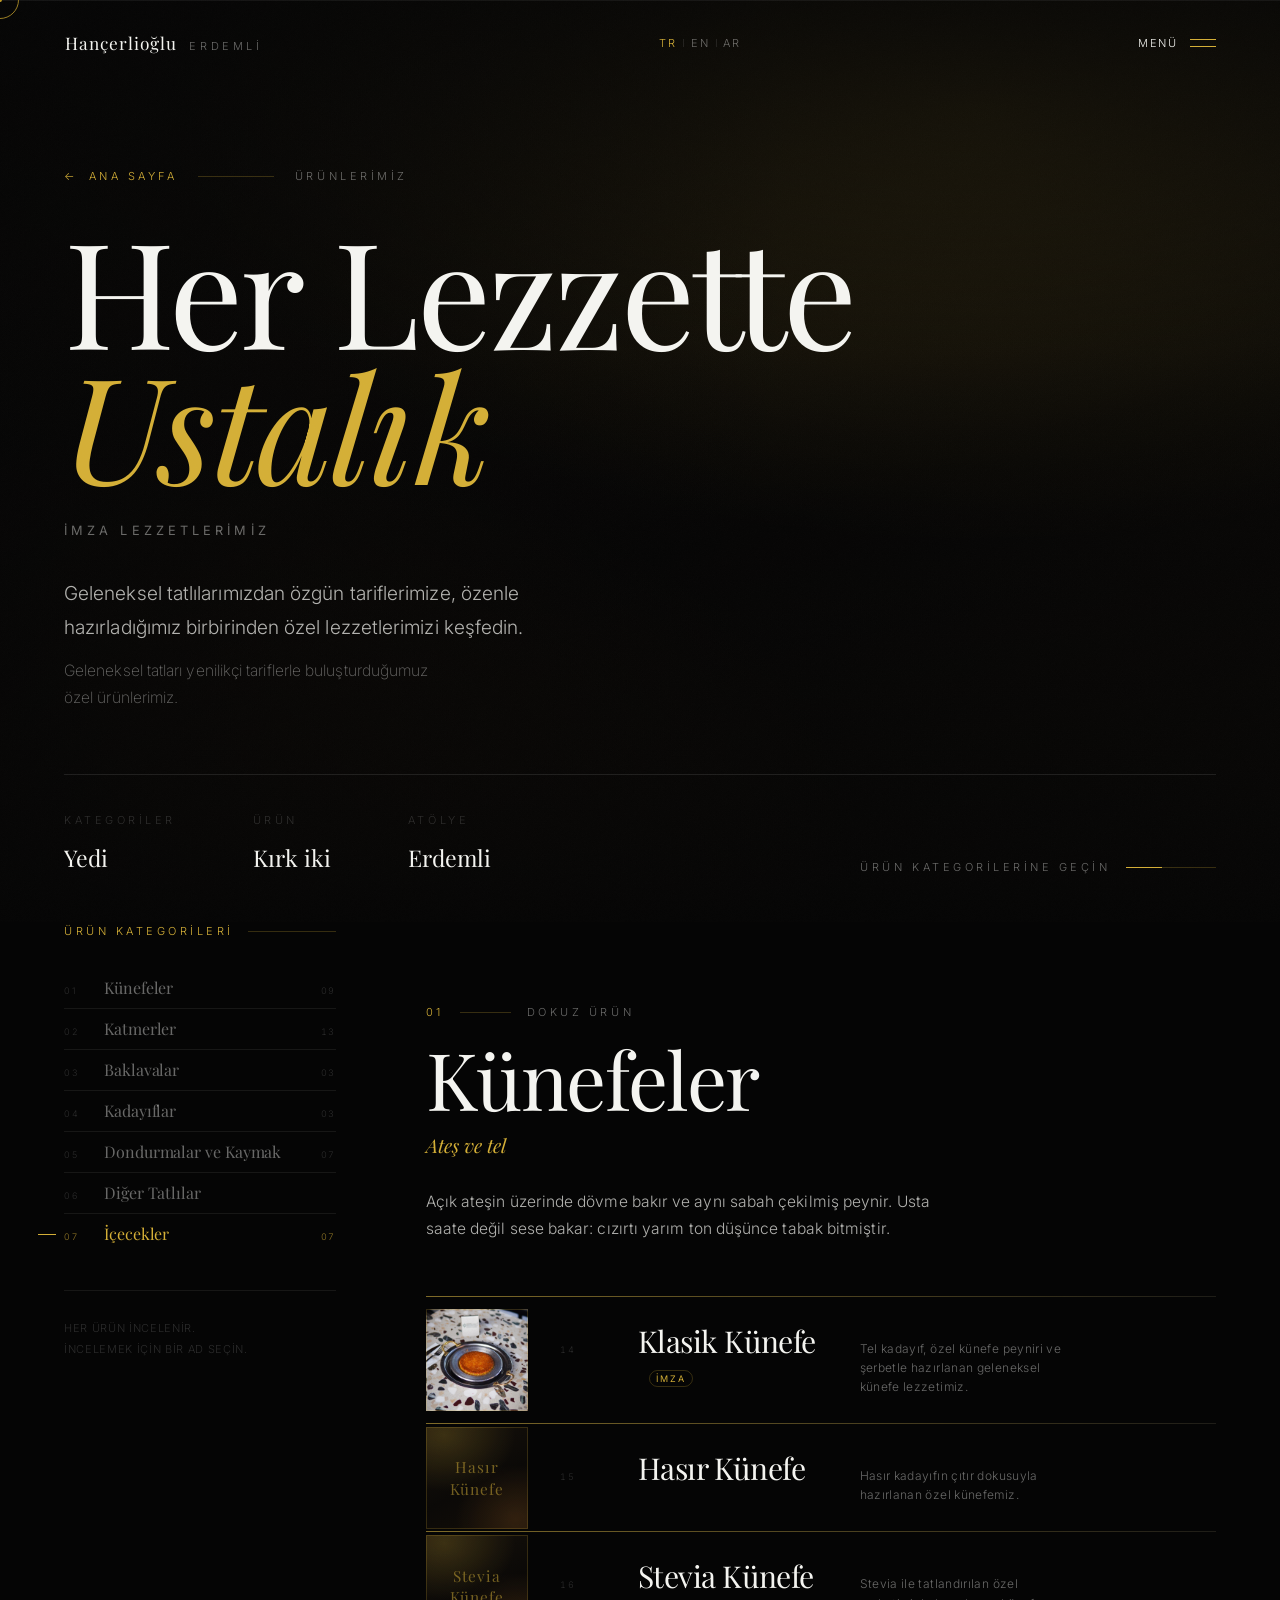
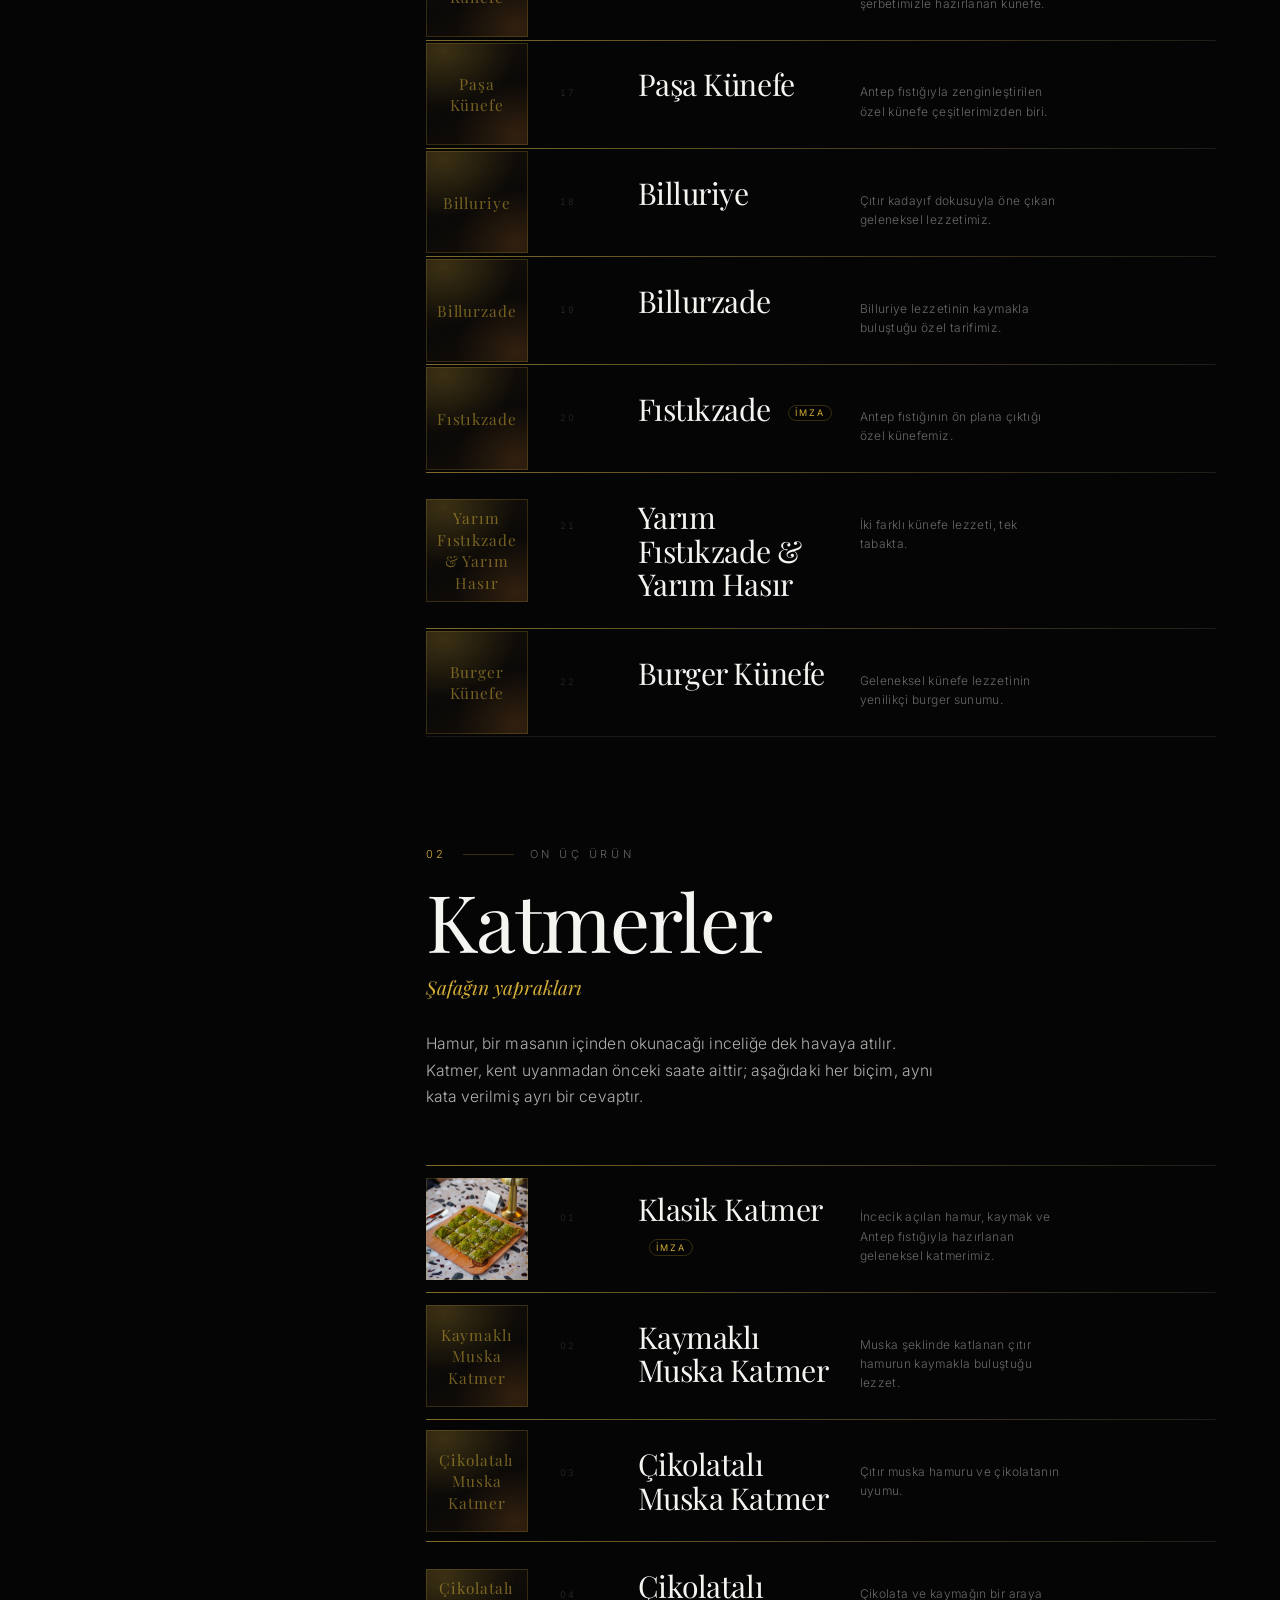
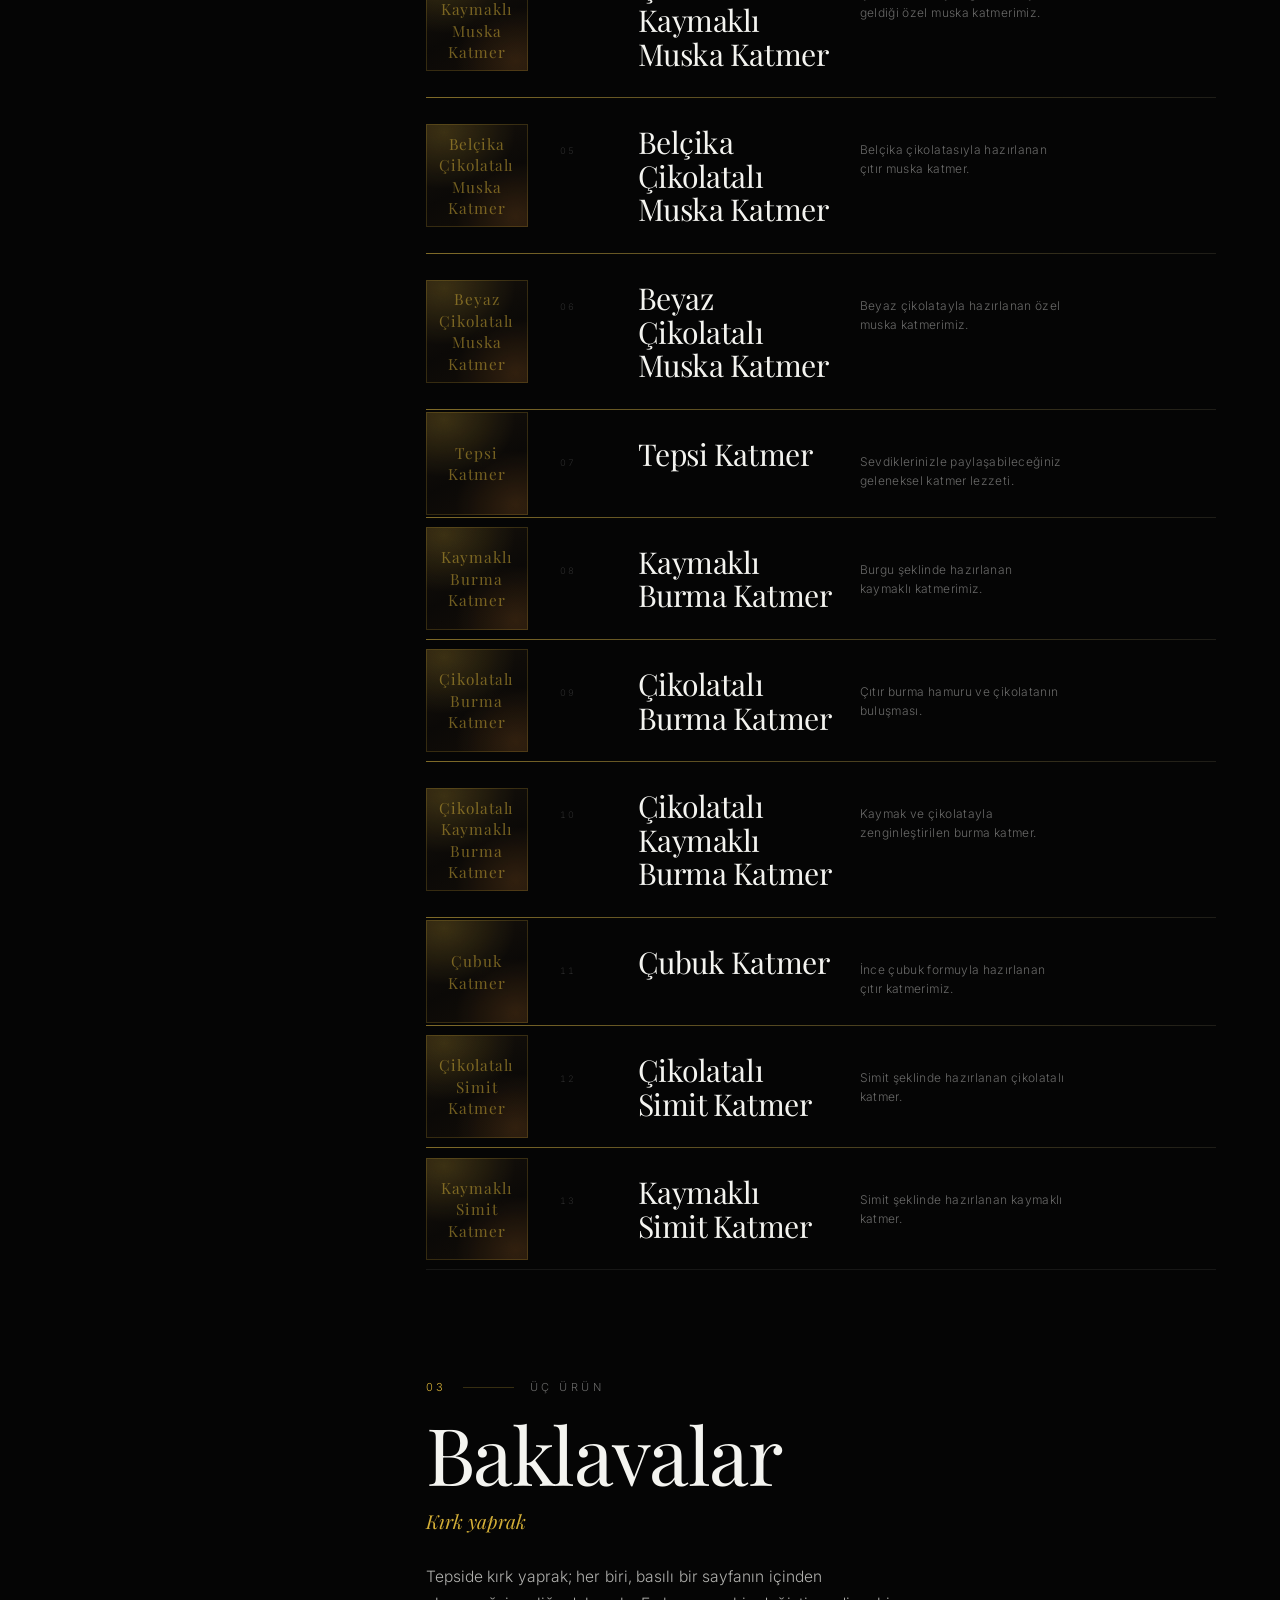
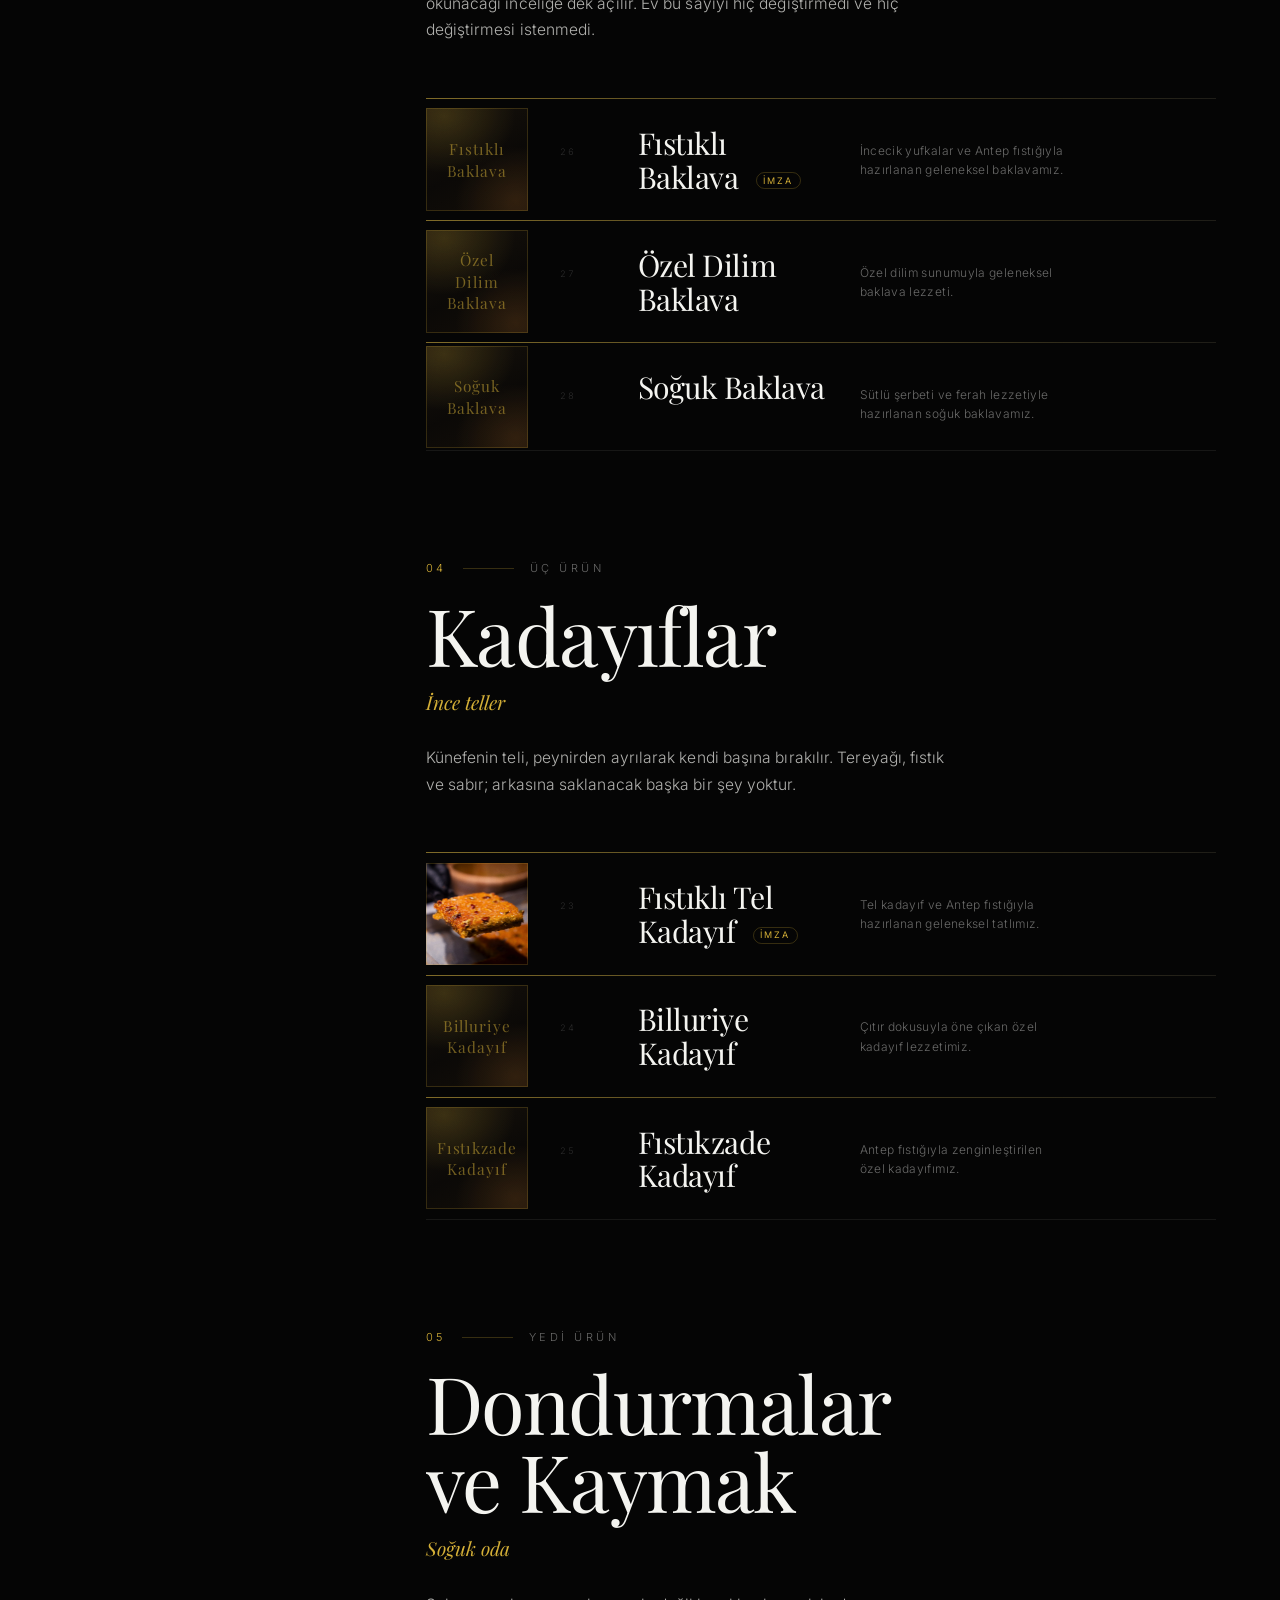
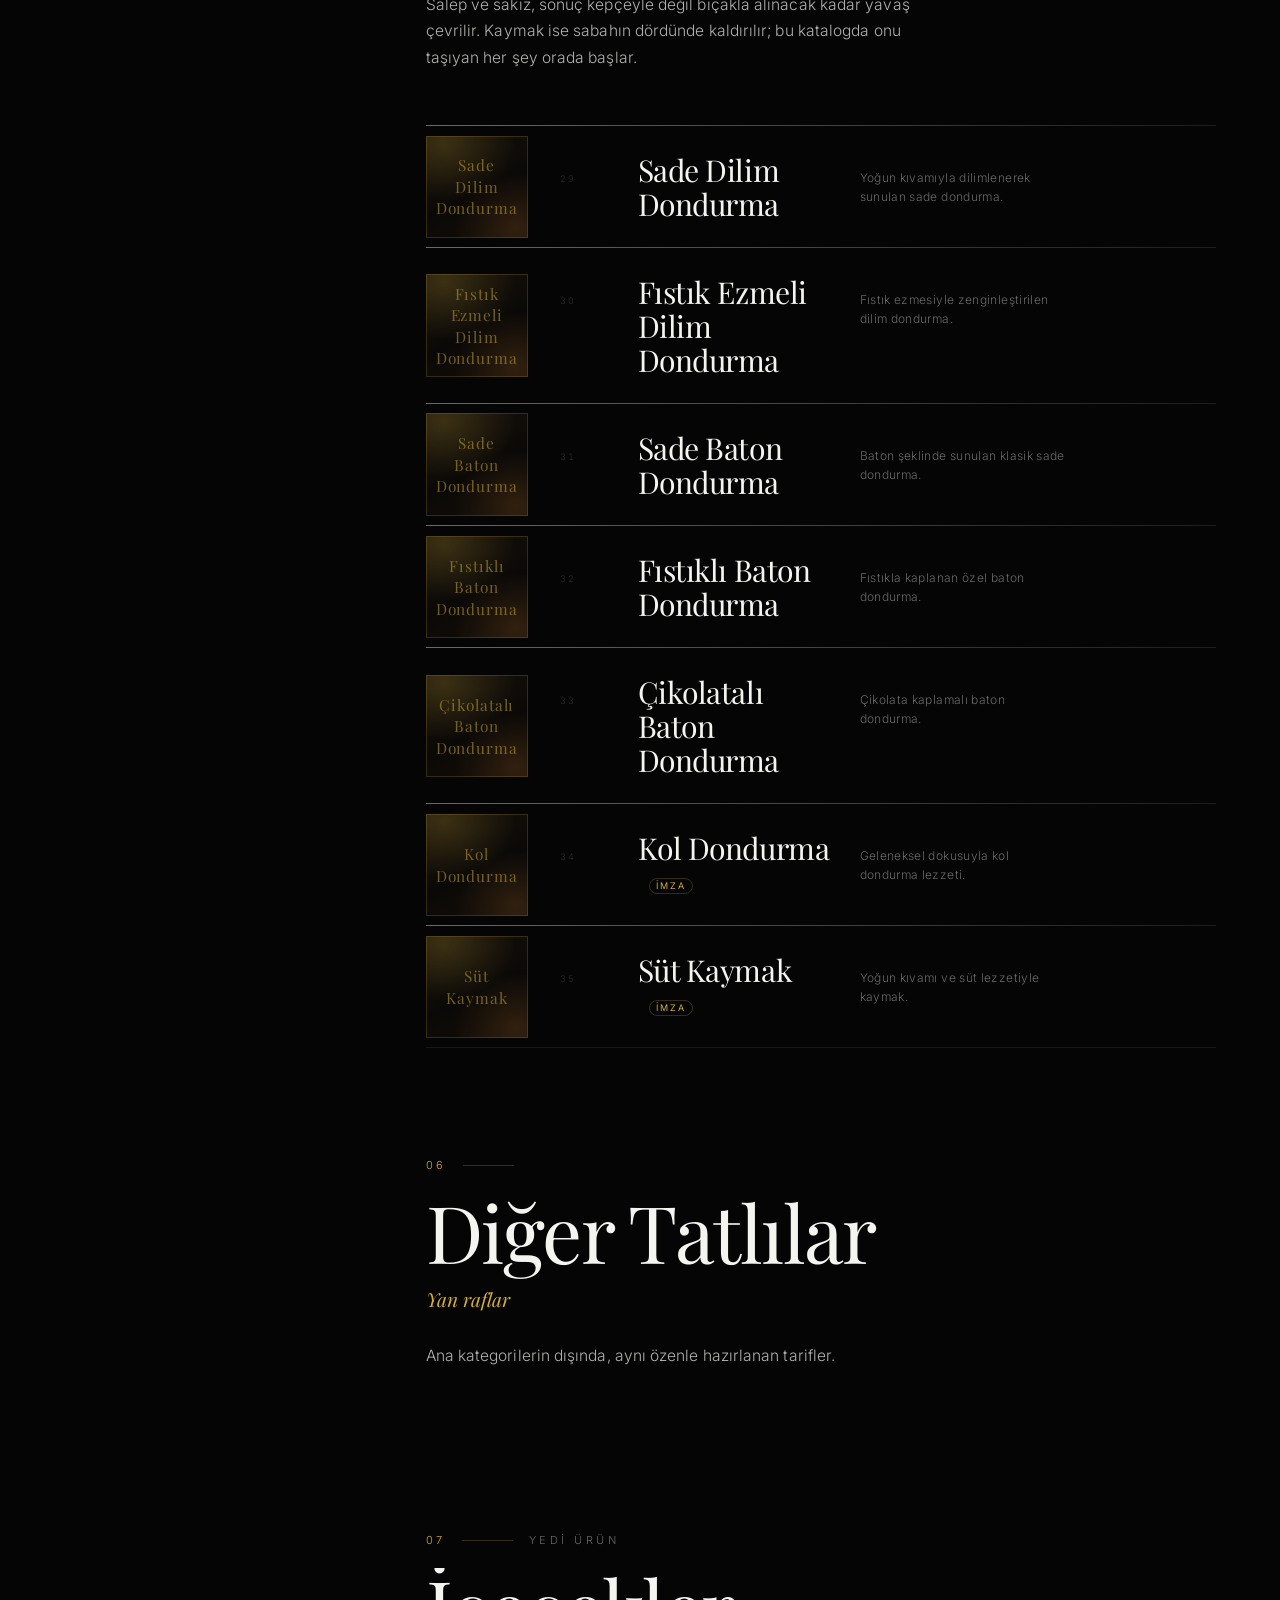
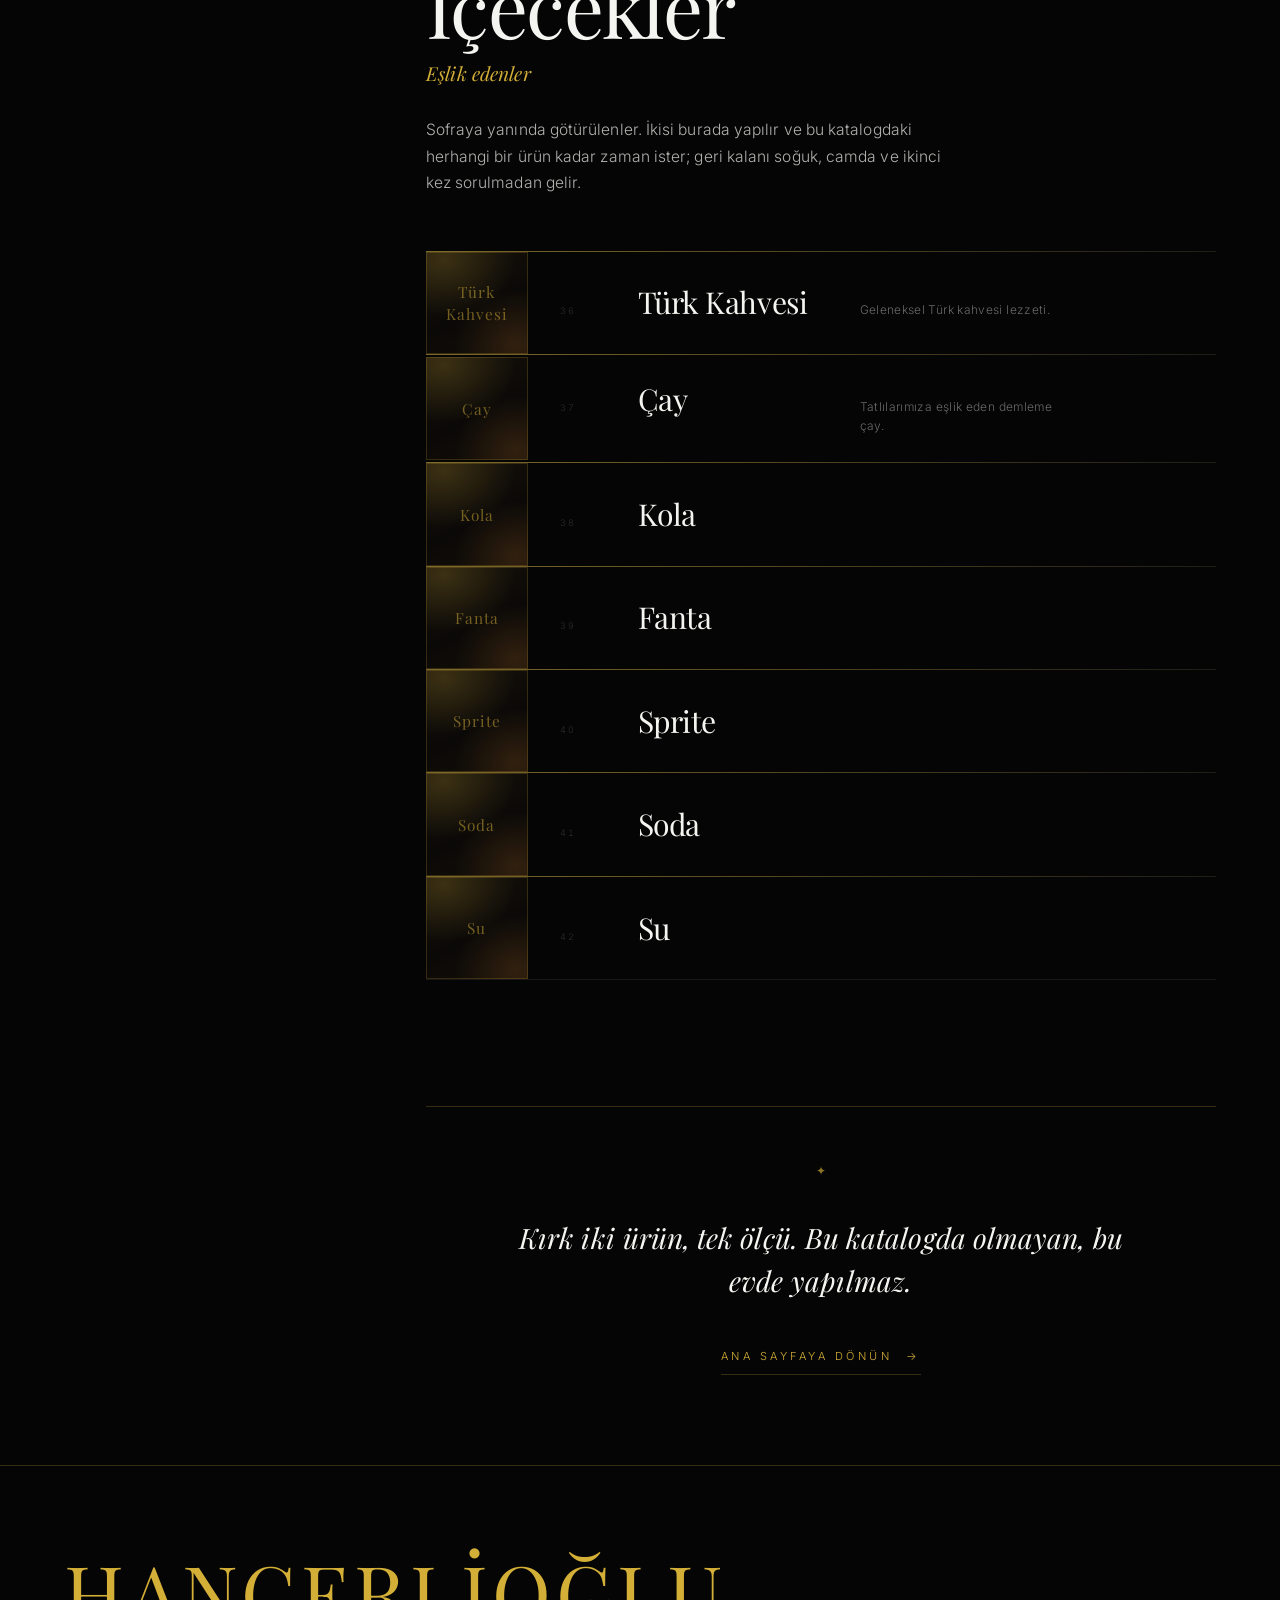
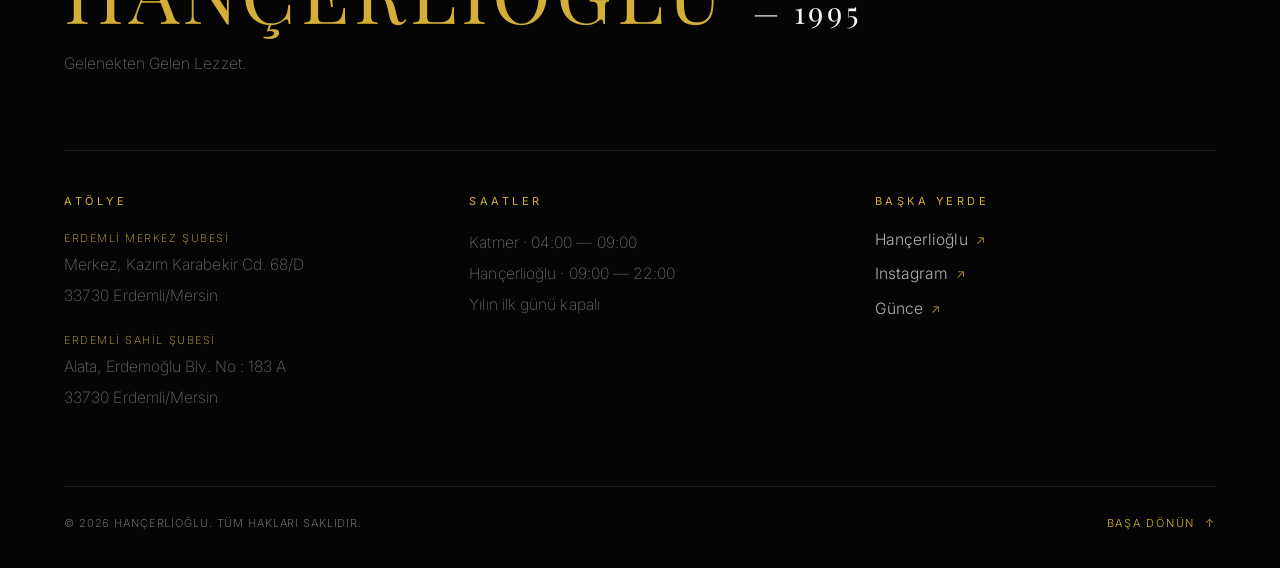
==== commit 1721dee0: "Add files via upload" ====
--- a/collection.html
+++ b/collection.html
@@ -16,9 +16,9 @@
   <meta name="theme-color" content="#050505">
   <meta name="color-scheme" content="dark">
 
-  <title data-i18n="meta.collectionTitle">Hançerlioğlu Koleksiyon | Ustalık Eserleri - Erdemli</title>
-  <meta name="description" data-i18n-content="meta.collectionDescription" content="Hançerlioğlu koleksiyonu: katmer, künefe, kadayıf, baklava, dondurma ve kaymak. 1995’ten beri Erdemli’de, elde tutulan kırk iki eser.">
-  <meta name="keywords" data-i18n-content="meta.collectionKeywords" content="Hançerlioğlu koleksiyon, Hançerlioğlu katmer, Hançerlioğlu künefe, Hançerlioğlu baklava, Erdemli tatlı, kadayıf, dondurma, kaymak">
+  <title data-i18n="meta.collectionTitle">Ürünlerimiz — HANÇERLİOĞLU | 1995</title>
+  <meta name="description" data-i18n-content="meta.collectionDescription" content="Hançerlioğlu ürünleri: künefe, katmer, baklava, kadayıf, dondurma, kaymak ve içecekler. 1995’ten beri Erdemli’de.">
+  <meta name="keywords" data-i18n-content="meta.collectionKeywords" content="Hançerlioğlu ürünleri, Hançerlioğlu katmer, Hançerlioğlu künefe, Hançerlioğlu baklava, Erdemli tatlı, kadayıf, dondurma, kaymak">
   <meta name="author" content="Hançerlioğlu">
   <meta name="robots" content="index, follow">
   <meta name="googlebot" content="index, follow, max-image-preview:large, max-snippet:-1, max-video-preview:-1">
@@ -30,14 +30,14 @@
   <meta property="og:type" content="website">
   <meta property="og:site_name" content="Hançerlioğlu">
   <meta property="og:url" content="https://www.hancerlioglu.shop/collection.html">
-  <meta property="og:title" data-i18n-content="meta.collectionTitle" content="Hançerlioğlu Koleksiyon | Ustalık Eserleri - Erdemli">
-  <meta property="og:description" data-i18n-content="meta.collectionDescriptionShort" content="Yedi disiplinde kırk iki eser. 1995’ten beri Erdemli’de, elde. Hançerlioğlu resmi koleksiyonu.">
+  <meta property="og:title" data-i18n-content="meta.collectionTitle" content="Ürünlerimiz — HANÇERLİOĞLU | 1995">
+  <meta property="og:description" data-i18n-content="meta.collectionDescriptionShort" content="Geleneksel tatlılardan özgün tariflere, Hançerlioğlu ustalığı. Erdemli, 1995.">
   <meta property="og:image" content="https://www.hancerlioglu.shop/assets/collection/logo.png">
   <meta property="og:image:alt" data-i18n-content="meta.logo" content="Hançerlioğlu logosu">
 
   <meta name="twitter:card" content="summary_large_image">
-  <meta name="twitter:title" data-i18n-content="meta.collectionTitle" content="Hançerlioğlu Koleksiyon | Ustalık Eserleri - Erdemli">
-  <meta name="twitter:description" data-i18n-content="meta.collectionDescriptionShort" content="Yedi disiplinde kırk iki eser. 1995’ten beri Erdemli’de, elde. Hançerlioğlu resmi koleksiyonu.">
+  <meta name="twitter:title" data-i18n-content="meta.collectionTitle" content="Ürünlerimiz — HANÇERLİOĞLU | 1995">
+  <meta name="twitter:description" data-i18n-content="meta.collectionDescriptionShort" content="Geleneksel tatlılardan özgün tariflere, Hançerlioğlu ustalığı. Erdemli, 1995.">
   <meta name="twitter:image" content="https://www.hancerlioglu.shop/assets/collection/logo.png">
   <meta name="twitter:image:alt" data-i18n-content="meta.logo" content="Hançerlioğlu logosu">
 
@@ -85,7 +85,7 @@
         "@type": "CollectionPage",
         "@id": "https://www.hancerlioglu.shop/collection.html#webpage",
         "url": "https://www.hancerlioglu.shop/collection.html",
-        "name": "Hançerlioğlu Koleksiyon | Ustalık Eserleri - Erdemli",
+        "name": "Ürünlerimiz | Hançerlioğlu Lezzetleri - Erdemli",
         "isPartOf": { "@id": "https://www.hancerlioglu.shop/#website" },
         "about": { "@id": "https://www.hancerlioglu.shop/#isletme" },
         "inLanguage": "tr-TR"
@@ -102,7 +102,7 @@
           {
             "@type": "ListItem",
             "position": 2,
-            "name": "Koleksiyon",
+            "name": "Ürünlerimiz",
             "item": "https://www.hancerlioglu.shop/collection.html"
           }
         ]
@@ -171,7 +171,7 @@
   <div class="preloader" id="preloader" role="progressbar" data-i18n-aria-label="preloader.loading" aria-label="Yükleniyor" aria-valuemin="0" aria-valuemax="100" aria-valuenow="0">
     <div class="preloader__inner">
       <p class="preloader__mark">Hançerlioğlu</p>
-      <p class="preloader__tagline" data-i18n="preloader.collection">Ustalık Eserleri &middot; Başyapıtlar</p>
+      <p class="preloader__tagline" data-i18n="preloader.collection">Ürünlerimiz &middot; Erdemli</p>
       <div class="preloader__counter">
         <span class="preloader__number" id="preloaderNumber">0</span><span class="preloader__percent">%</span>
       </div>
@@ -208,11 +208,13 @@
 
       <nav class="header__nav" data-i18n-aria-label="nav.primary" aria-label="Ana menü">
         <ul class="header__list">
-          <li class="header__item"><a class="header__link" href="index.html#legacy" data-cursor="link"><span class="header__link-index">01</span><span class="header__link-label" data-i18n="nav.founder">Kurucu</span></a></li>
-          <li class="header__item"><a class="header__link" href="index.html#heritage" data-cursor="link"><span class="header__link-index">02</span><span class="header__link-label" data-i18n="nav.history">Tarihçe</span></a></li>
-          <li class="header__item"><a class="header__link" href="index.html#craft" data-cursor="link"><span class="header__link-index">03</span><span class="header__link-label" data-i18n="nav.craft">Zanaat</span></a></li>
-          <li class="header__item"><a class="header__link header__link--current" href="collection.html" aria-current="page" data-cursor="link"><span class="header__link-index">04</span><span class="header__link-label" data-i18n="nav.collection">Koleksiyon</span></a></li>
-          <li class="header__item"><a class="header__link" href="index.html#house" data-cursor="link"><span class="header__link-index">05</span><span class="header__link-label" data-i18n="nav.house">Ev</span></a></li>
+          <li class="header__item"><a class="header__link" href="index.html#hero" data-cursor="link"><span class="header__link-index">01</span><span class="header__link-label" data-i18n="nav.homeLink">Ana Sayfa</span></a></li>
+          <li class="header__item"><a class="header__link" href="index.html#legacy" data-cursor="link"><span class="header__link-index">02</span><span class="header__link-label" data-i18n="nav.founder">Kurucumuz</span></a></li>
+          <li class="header__item"><a class="header__link" href="index.html#heritage" data-cursor="link"><span class="header__link-index">03</span><span class="header__link-label" data-i18n="nav.story">Hikâyemiz</span></a></li>
+          <li class="header__item"><a class="header__link" href="index.html#craft" data-cursor="link"><span class="header__link-index">04</span><span class="header__link-label" data-i18n="nav.craft">Ustalığımız</span></a></li>
+          <li class="header__item"><a class="header__link header__link--current" href="collection.html" aria-current="page" data-cursor="link"><span class="header__link-index">05</span><span class="header__link-label" data-i18n="nav.products">Ürünlerimiz</span></a></li>
+          <li class="header__item"><a class="header__link" href="index.html#branches" data-cursor="link"><span class="header__link-index">06</span><span class="header__link-label" data-i18n="nav.branches">Şubelerimiz</span></a></li>
+          <li class="header__item"><a class="header__link" href="index.html#visit" data-cursor="link"><span class="header__link-index">07</span><span class="header__link-label" data-i18n="nav.contact">İletişim</span></a></li>
         </ul>
       </nav>
 
@@ -240,11 +242,13 @@
     <div class="menu__backdrop"></div>
     <nav class="menu__inner" data-i18n-aria-label="nav.menu" aria-label="Menü">
       <ul class="menu__list">
-        <li class="menu__item"><a class="menu__link" href="index.html#legacy" data-menu-link><span class="menu__link-index">01</span><span class="menu__link-text" data-i18n="nav.founder">Kurucu</span></a></li>
-        <li class="menu__item"><a class="menu__link" href="index.html#heritage" data-menu-link><span class="menu__link-index">02</span><span class="menu__link-text" data-i18n="nav.history">Tarihçe</span></a></li>
-        <li class="menu__item"><a class="menu__link" href="index.html#craft" data-menu-link><span class="menu__link-index">03</span><span class="menu__link-text" data-i18n="nav.craft">Zanaat</span></a></li>
-        <li class="menu__item"><a class="menu__link" href="collection.html" aria-current="page" data-menu-link><span class="menu__link-index">04</span><span class="menu__link-text" data-i18n="nav.collection">Koleksiyon</span></a></li>
-        <li class="menu__item"><a class="menu__link" href="index.html#house" data-menu-link><span class="menu__link-index">05</span><span class="menu__link-text" data-i18n="nav.house">Ev</span></a></li>
+        <li class="menu__item"><a class="menu__link" href="index.html#hero" data-menu-link><span class="menu__link-index">01</span><span class="menu__link-text" data-i18n="nav.homeLink">Ana Sayfa</span></a></li>
+        <li class="menu__item"><a class="menu__link" href="index.html#legacy" data-menu-link><span class="menu__link-index">02</span><span class="menu__link-text" data-i18n="nav.founder">Kurucumuz</span></a></li>
+        <li class="menu__item"><a class="menu__link" href="index.html#heritage" data-menu-link><span class="menu__link-index">03</span><span class="menu__link-text" data-i18n="nav.story">Hikâyemiz</span></a></li>
+        <li class="menu__item"><a class="menu__link" href="index.html#craft" data-menu-link><span class="menu__link-index">04</span><span class="menu__link-text" data-i18n="nav.craft">Ustalığımız</span></a></li>
+        <li class="menu__item"><a class="menu__link" href="collection.html" aria-current="page" data-menu-link><span class="menu__link-index">05</span><span class="menu__link-text" data-i18n="nav.products">Ürünlerimiz</span></a></li>
+        <li class="menu__item"><a class="menu__link" href="index.html#branches" data-menu-link><span class="menu__link-index">06</span><span class="menu__link-text" data-i18n="nav.branches">Şubelerimiz</span></a></li>
+        <li class="menu__item"><a class="menu__link" href="index.html#visit" data-menu-link><span class="menu__link-index">07</span><span class="menu__link-text" data-i18n="nav.contact">İletişim</span></a></li>
       </ul>
       <div class="lang lang--menu" role="group" data-i18n-aria-label="lang.group" aria-label="Dil">
         <button class="lang__btn is-active" type="button" data-lang="tr" aria-pressed="true" data-cursor="link">TR</button>
@@ -279,31 +283,32 @@
         <p class="cover__overline" data-cover="overline">
           <a class="cover__back" href="index.html" data-cursor="link">
             <span class="cover__back-arrow" aria-hidden="true">←</span>
-            <span data-i18n="nav.house">Ev</span>
+            <span data-i18n="nav.homeLink">Ana Sayfa</span>
           </a>
           <span class="cover__overline-rule" aria-hidden="true"></span>
-          <span data-i18n="cover.catalog">Katalog &middot; MMXXVI</span>
+          <span data-i18n="cover.catalog">Ürünlerimiz</span>
         </p>
 
         <h1 class="cover__title" id="coverTitle" data-cover="title">
           <span class="u-sr-only">Hançerlioğlu</span>
-          <span class="split__line"><span class="split__line-inner" data-i18n="cover.line1">Ustalık</span></span>
-          <span class="split__line"><span class="split__line-inner" data-i18n-html="cover.line2"><em>Eserleri</em></span></span>
+          <span class="split__line"><span class="split__line-inner" data-i18n="cover.line1">Her Lezzette</span></span>
+          <span class="split__line"><span class="split__line-inner" data-i18n-html="cover.line2"><em>Ustalık</em></span></span>
         </h1>
 
-        <p class="cover__english" data-cover="english" data-i18n="cover.english">Başyapıtlar</p>
-
-        <p class="cover__lede" data-cover="lede" data-i18n="cover.lede">Erdemli bu tatlıları icat ettiğini söylemez; onları devralır ve elinden bırakmaz. Aşağıda evin bütün pratiği durur — yaprak, tel, ateş ve soğuk — günün onları kurduğu sırayla, kurulduğu gibi.</p>
+        <p class="cover__english" data-cover="english" data-i18n="cover.english">İmza Lezzetlerimiz</p>
+
+        <p class="cover__lede" data-cover="lede" data-i18n="cover.lede">Geleneksel tatlılarımızdan özgün tariflerimize, özenle hazırladığımız birbirinden özel lezzetlerimizi keşfedin.</p>
+        <p class="cover__signature" data-cover="signature" data-i18n="cover.signature">Geleneksel tatları yenilikçi tariflerle buluşturduğumuz özel ürünlerimiz.</p>
       </div>
 
       <div class="cover__footer">
         <dl class="cover__facts" data-cover="facts">
           <div class="cover__fact">
-            <dt class="cover__fact-label" data-i18n="cover.disciplines">Disiplinler</dt>
+            <dt class="cover__fact-label" data-i18n="cover.disciplines">Kategoriler</dt>
             <dd class="cover__fact-value" data-i18n="cover.seven">Yedi</dd>
           </div>
           <div class="cover__fact">
-            <dt class="cover__fact-label" data-i18n="cover.works">Eser</dt>
+            <dt class="cover__fact-label" data-i18n="cover.works">Ürün</dt>
             <dd class="cover__fact-value" data-i18n="cover.fortytwo">Kırk iki</dd>
           </div>
           <div class="cover__fact">
@@ -313,7 +318,7 @@
         </dl>
 
         <p class="cover__cue" data-cover="cue">
-          <span class="cover__cue-label" data-i18n="cover.cue">Dizine geçin</span>
+          <span class="cover__cue-label" data-i18n="cover.cue">Ürün kategorilerine geçin</span>
           <span class="cover__cue-line" aria-hidden="true"><span class="cover__cue-dot"></span></span>
         </p>
       </div>
@@ -329,65 +334,64 @@
         <aside class="collection__aside">
           <nav class="catnav" id="catnav" data-i18n-aria-label="catnav.aria" aria-label="Kategoriler">
             <p class="catnav__label">
-              <span class="catnav__label-text" data-i18n="catnav.label">Dizin</span>
+              <span class="catnav__label-text" data-i18n="catnav.label">Ürün Kategorileri</span>
               <span class="catnav__label-rule" aria-hidden="true"></span>
             </p>
 
-            <ol class="catnav__list">
-              <li class="catnav__item">
-                <a class="catnav__link" href="#katmerler" data-catnav="katmerler" data-cursor="link">
-                  <span class="catnav__index">01</span>
-                  <span class="catnav__name" data-i18n="cat.katmer">Katmerler</span>
-                  <span class="catnav__count">13</span>
-                </a>
-              </li>
-              <li class="catnav__item">
-                <a class="catnav__link" href="#kunefeler" data-catnav="kunefeler" data-cursor="link">
-                  <span class="catnav__index">02</span>
-                  <span class="catnav__name" data-i18n="cat.kune">Künefeler</span>
-                  <span class="catnav__count">09</span>
-                </a>
-              </li>
-              <li class="catnav__item">
-                <a class="catnav__link" href="#kadayiflar" data-catnav="kadayiflar" data-cursor="link">
-                  <span class="catnav__index">03</span>
-                  <span class="catnav__name" data-i18n="cat.kadayif">Kadayıflar</span>
-                  <span class="catnav__count">03</span>
-                </a>
-              </li>
-              <li class="catnav__item">
-                <a class="catnav__link" href="#baklavalar" data-catnav="baklavalar" data-cursor="link">
-                  <span class="catnav__index">04</span>
-                  <span class="catnav__name" data-i18n="cat.baklava">Baklavalar</span>
-                  <span class="catnav__count">03</span>
-                </a>
-              </li>
-              <li class="catnav__item">
-                <a class="catnav__link" href="#dondurmalar" data-catnav="dondurmalar" data-cursor="link">
-                  <span class="catnav__index">05</span>
-                  <span class="catnav__name" data-i18n="cat.ice">Dondurmalar</span>
-                  <span class="catnav__count">06</span>
-                </a>
-              </li>
-              <li class="catnav__item">
-                <a class="catnav__link" href="#kaymak" data-catnav="kaymak" data-cursor="link">
-                  <span class="catnav__index">06</span>
-                  <span class="catnav__name" data-i18n="cat.kaymak">Kaymak</span>
-                  <span class="catnav__count">01</span>
-                </a>
-              </li>
-              <li class="catnav__item">
-                <a class="catnav__link" href="#icecekler" data-catnav="icecekler" data-cursor="link">
-                  <span class="catnav__index">07</span>
-                  <span class="catnav__name" data-i18n="cat.drinks">İçecekler</span>
-                  <span class="catnav__count">07</span>
-                </a>
-              </li>
+                        <ol class="catnav__list">
+              <li class="catnav__item">
+                <a class="catnav__link" href="#kunefeler" data-catnav="kunefeler" data-cursor="link">
+                  <span class="catnav__index">01</span>
+                  <span class="catnav__name" data-i18n="cat.kune">Künefeler</span>
+                  <span class="catnav__count">09</span>
+                </a>
+              </li>
+              <li class="catnav__item">
+                <a class="catnav__link" href="#katmerler" data-catnav="katmerler" data-cursor="link">
+                  <span class="catnav__index">02</span>
+                  <span class="catnav__name" data-i18n="cat.katmer">Katmerler</span>
+                  <span class="catnav__count">13</span>
+                </a>
+              </li>
+              <li class="catnav__item">
+                <a class="catnav__link" href="#baklavalar" data-catnav="baklavalar" data-cursor="link">
+                  <span class="catnav__index">03</span>
+                  <span class="catnav__name" data-i18n="cat.baklava">Baklavalar</span>
+                  <span class="catnav__count">03</span>
+                </a>
+              </li>
+              <li class="catnav__item">
+                <a class="catnav__link" href="#kadayiflar" data-catnav="kadayiflar" data-cursor="link">
+                  <span class="catnav__index">04</span>
+                  <span class="catnav__name" data-i18n="cat.kadayif">Kadayıflar</span>
+                  <span class="catnav__count">03</span>
+                </a>
+              </li>
+              <li class="catnav__item">
+                <a class="catnav__link" href="#dondurmalar" data-catnav="dondurmalar" data-cursor="link">
+                  <span class="catnav__index">05</span>
+                  <span class="catnav__name" data-i18n="cat.ice">Dondurmalar ve Kaymak</span>
+                  <span class="catnav__count">07</span>
+                </a>
+              </li>
+              <li class="catnav__item">
+                <a class="catnav__link" href="#diger" data-catnav="diger" data-cursor="link">
+                  <span class="catnav__index">06</span>
+                  <span class="catnav__name" data-i18n="cat.other">Diğer Tatlılar</span>
+                </a>
+              </li>
+              <li class="catnav__item">
+                <a class="catnav__link" href="#icecekler" data-catnav="icecekler" data-cursor="link">
+                  <span class="catnav__index">07</span>
+                  <span class="catnav__name" data-i18n="cat.drinks">İçecekler</span>
+                  <span class="catnav__count">07</span>
+                </a>
+              </li>
             </ol>
 
             <p class="catnav__note" data-i18n-html="catnav.note">
-              Her eser kendi öyküsüne açılır.<br>
-              Okumak için bir ad seçin.
+              Her ürün incelenir.<br>
+              İncelemek için bir ad seçin.
             </p>
           </nav>
         </aside>
@@ -396,14 +400,243 @@
         <div class="collection__body">
 
           <!-- ======================================================
-               01 — KATMERLER
+               01 — KÜNEFELER
                ====================================================== -->
-          <section class="category" id="katmerler" data-category="katmerler" aria-labelledby="katmerlerTitle">
+          <section class="category" id="kunefeler" data-category="kunefeler" aria-labelledby="kunefelerTitle">
             <header class="category__head">
               <p class="category__meta">
                 <span class="category__number">01</span>
                 <span class="category__rule" aria-hidden="true"></span>
-                <span class="category__count" data-i18n="cat.count13">On üç eser</span>
+                <span class="category__count" data-i18n="cat.count9">Dokuz ürün</span>
+              </p>
+              <h2 class="category__title" id="kunefelerTitle">
+                <span class="split__line"><span class="split__line-inner" data-i18n="cat.kune">Künefeler</span></span>
+              </h2>
+              <p class="category__english" data-i18n="cat.kuneGloss">Ateş ve tel</p>
+              <p class="category__note" data-i18n="cat.kuneNote">Açık ateşin üzerinde dövme bakır ve aynı sabah çekilmiş peynir. Usta saate değil sese bakar: cızırtı yarım ton düşünce tabak bitmiştir.</p>
+            </header>
+
+            <ol class="category__list">
+
+              <!-- USER: film wired up — assets/collection/video/kunefe-klasik.mp4 -->
+              <li class="item" data-item data-video="assets/collection/video/kunefe-klasik.mp4">
+                <button class="item__trigger" type="button" data-item-open data-cursor="item" data-i18n-aria-label="items.14.aria" aria-label="Ürünü inceleyin: Klasik Künefe"></button>
+                <div class="item__inner">
+                  <span class="item__index">14</span>
+                  <span class="item__name"><span data-i18n="items.14.name">Klasik Künefe</span> <span class="item__tag" data-i18n="catalog.signature">İmza</span></span>
+                  <span class="item__note" data-i18n="items.14.note">Tel kadayıf, özel künefe peyniri ve şerbetle hazırlanan geleneksel künefe lezzetimiz.</span>
+                  <span class="item__cue" aria-hidden="true"><span data-i18n="catalog.cue">Ürünü İncele</span><span class="item__cue-arrow">→</span></span>
+                </div>
+                <figure class="preview" aria-hidden="true">
+                  <!-- USER: assets/collection/kunefe-klasik.jpg — 1080x1350 -->
+                  <img class="preview__img" src="assets/collection/klasik.jpeg" data-i18n-alt="items.14.alt" alt="Hançerlioğlu - Klasik Künefe" loading="lazy" decoding="async" data-media-img>
+                  <figcaption class="preview__fallback" data-i18n="items.14.name">Klasik Künefe</figcaption>
+                </figure>
+                <div class="item__story" hidden>
+                  <p data-i18n="items.14.story">Tel kadayıf, özel künefe peyniri ve şerbetle hazırlanan geleneksel künefe lezzetimiz.</p>
+                  <dl class="item__specs">
+                    <div class="item__spec"><dt class="item__spec-key" data-i18n="spec.k.kap">Kap</dt><dd class="item__spec-value" data-i18n="spec.v.dovme-bakir">Dövme bakır</dd></div>
+                    <div class="item__spec"><dt class="item__spec-key" data-i18n="spec.k.peynir">Peynir</dt><dd class="item__spec-value" data-i18n="spec.v.ayni-sabah">Aynı sabah</dd></div>
+                    <div class="item__spec"><dt class="item__spec-key" data-i18n="spec.k.servis">Servis</dt><dd class="item__spec-value" data-i18n="spec.v.90-saniye-icinde">90 saniye içinde</dd></div>
+                  </dl>
+                </div>
+              </li>
+
+              <li class="item" data-item>
+                <button class="item__trigger" type="button" data-item-open data-cursor="item" data-i18n-aria-label="items.15.aria" aria-label="Ürünü inceleyin: Hasır Künefe"></button>
+                <div class="item__inner">
+                  <span class="item__index">15</span>
+                  <span class="item__name"><span data-i18n="items.15.name">Hasır Künefe</span></span>
+                  <span class="item__note" data-i18n="items.15.note">Hasır kadayıfın çıtır dokusuyla hazırlanan özel künefemiz.</span>
+                  <span class="item__cue" aria-hidden="true"><span data-i18n="catalog.cue">Ürünü İncele</span><span class="item__cue-arrow">→</span></span>
+                </div>
+                <figure class="preview" aria-hidden="true">
+                  <!-- USER: assets/collection/kunefe-hasir.jpg — 1080x1350 -->
+                  <img class="preview__img" src="assets/collection/hasır.jpeg" data-i18n-alt="items.15.alt" alt="Hançerlioğlu - Hasır Künefe" loading="lazy" decoding="async" data-media-img>
+                  <figcaption class="preview__fallback" data-i18n="items.15.name">Hasır Künefe</figcaption>
+                </figure>
+                <div class="item__story" hidden>
+                  <p data-i18n="items.15.story">Hasır kadayıfın çıtır dokusuyla hazırlanan özel künefemiz.</p>
+                  <dl class="item__specs">
+                    <div class="item__spec"><dt class="item__spec-key" data-i18n="spec.k.dizim">Dizim</dt><dd class="item__spec-value" data-i18n="spec.v.orgu">Örgü</dd></div>
+                    <div class="item__spec"><dt class="item__spec-key" data-i18n="spec.k.doku">Doku</dt><dd class="item__spec-value" data-i18n="spec.v.daha-citir">Daha çıtır</dd></div>
+                    <div class="item__spec"><dt class="item__spec-key" data-i18n="spec.k.servis">Servis</dt><dd class="item__spec-value" data-i18n="spec.v.sicak-bakirda">Sıcak, bakırda</dd></div>
+                  </dl>
+                </div>
+              </li>
+
+              <li class="item" data-item>
+                <button class="item__trigger" type="button" data-item-open data-cursor="item" data-i18n-aria-label="items.16.aria" aria-label="Ürünü inceleyin: Stevia Künefe"></button>
+                <div class="item__inner">
+                  <span class="item__index">16</span>
+                  <span class="item__name"><span data-i18n="items.16.name">Stevia Künefe</span></span>
+                  <span class="item__note" data-i18n="items.16.note">Stevia ile tatlandırılan özel şerbetimizle hazırlanan künefe.</span>
+                  <span class="item__cue" aria-hidden="true"><span data-i18n="catalog.cue">Ürünü İncele</span><span class="item__cue-arrow">→</span></span>
+                </div>
+                <figure class="preview" aria-hidden="true">
+                  <!-- USER: assets/collection/kunefe-stevia.jpg — 1080x1350 -->
+                  <img class="preview__img" src="assets/collection/klasik2.jpeg" data-i18n-alt="items.16.alt" alt="Hançerlioğlu - Stevia Künefe" loading="lazy" decoding="async" data-media-img>
+                  <figcaption class="preview__fallback" data-i18n="items.16.name">Stevia Künefe</figcaption>
+                </figure>
+                <div class="item__story" hidden>
+                  <p data-i18n="items.16.story">Stevia ile tatlandırılan özel şerbetimizle hazırlanan künefe.</p>
+                  <dl class="item__specs">
+                    <div class="item__spec"><dt class="item__spec-key" data-i18n="spec.k.tatlandirici">Tatlandırıcı</dt><dd class="item__spec-value" data-i18n="spec.v.stevia">Stevia</dd></div>
+                    <div class="item__spec"><dt class="item__spec-key" data-i18n="spec.k.surup">Şerbet</dt><dd class="item__spec-value" data-i18n="spec.v.yok">Yok</dd></div>
+                    <div class="item__spec"><dt class="item__spec-key" data-i18n="spec.k.servis">Servis</dt><dd class="item__spec-value" data-i18n="spec.v.sicak">Sıcak</dd></div>
+                  </dl>
+                </div>
+              </li>
+
+              <li class="item" data-item>
+                <button class="item__trigger" type="button" data-item-open data-cursor="item" data-i18n-aria-label="items.17.aria" aria-label="Ürünü inceleyin: Paşa Künefe"></button>
+                <div class="item__inner">
+                  <span class="item__index">17</span>
+                  <span class="item__name"><span data-i18n="items.17.name">Paşa Künefe</span></span>
+                  <span class="item__note" data-i18n="items.17.note">Antep fıstığıyla zenginleştirilen özel künefe çeşitlerimizden biri.</span>
+                  <span class="item__cue" aria-hidden="true"><span data-i18n="catalog.cue">Ürünü İncele</span><span class="item__cue-arrow">→</span></span>
+                </div>
+                <figure class="preview" aria-hidden="true">
+                  <!-- USER: assets/collection/kunefe-pasa.jpg — 1080x1350 -->
+                  <img class="preview__img" src="assets/collection/pasa.jpeg" data-i18n-alt="items.17.alt" alt="Hançerlioğlu - Paşa Künefe" loading="lazy" decoding="async" data-media-img>
+                  <figcaption class="preview__fallback" data-i18n="items.17.name">Paşa Künefe</figcaption>
+                </figure>
+                <div class="item__story" hidden>
+                  <p data-i18n="items.17.story">Antep fıstığıyla zenginleştirilen özel künefe çeşitlerimizden biri.</p>
+                  <dl class="item__specs">
+                    <div class="item__spec"><dt class="item__spec-key" data-i18n="spec.k.kap">Kap</dt><dd class="item__spec-value" data-i18n="spec.v.genis-bakir">Geniş bakır</dd></div>
+                    <div class="item__spec"><dt class="item__spec-key" data-i18n="spec.k.fistik">Fıstık</dt><dd class="item__spec-value" data-i18n="spec.v.comert">Cömert</dd></div>
+                    <div class="item__spec"><dt class="item__spec-key" data-i18n="spec.k.kisi">Kişi</dt><dd class="item__spec-value" data-i18n="spec.v.iki-ila-uc">İki ila üç</dd></div>
+                  </dl>
+                </div>
+              </li>
+
+              <!-- USER: film wired up — assets/collection/video/billuriye.mp4 -->
+              <li class="item" data-item data-video="assets/collection/video/billuriye.mp4">
+                <button class="item__trigger" type="button" data-item-open data-cursor="item" data-i18n-aria-label="items.18.aria" aria-label="Ürünü inceleyin: Billuriye"></button>
+                <div class="item__inner">
+                  <span class="item__index">18</span>
+                  <span class="item__name"><span data-i18n="items.18.name">Billuriye</span></span>
+                  <span class="item__note" data-i18n="items.18.note">Çıtır kadayıf dokusuyla öne çıkan geleneksel lezzetimiz.</span>
+                  <span class="item__cue" aria-hidden="true"><span data-i18n="catalog.cue">Ürünü İncele</span><span class="item__cue-arrow">→</span></span>
+                </div>
+                <figure class="preview" aria-hidden="true">
+                  <!-- USER: assets/collection/billuriye.jpg — 1080x1350 -->
+                  <img class="preview__img" src="assets/collection/billuriye.jpeg" data-i18n-alt="items.18.alt" alt="Hançerlioğlu - Billuriye" loading="lazy" decoding="async" data-media-img>
+                  <figcaption class="preview__fallback" data-i18n="items.18.name">Billuriye</figcaption>
+                </figure>
+                <div class="item__story" hidden>
+                  <p data-i18n="items.18.story">Çıtır kadayıf dokusuyla öne çıkan geleneksel lezzetimiz.</p>
+                  <dl class="item__specs">
+                    <div class="item__spec"><dt class="item__spec-key" data-i18n="spec.k.kadayif">Kadayıf</dt><dd class="item__spec-value" data-i18n="spec.v.kisa-kesim">Kısa kesim</dd></div>
+                    <div class="item__spec"><dt class="item__spec-key" data-i18n="spec.k.doku">Doku</dt><dd class="item__spec-value" data-i18n="spec.v.billur-citir">Billur, çıtır</dd></div>
+                    <div class="item__spec"><dt class="item__spec-key" data-i18n="spec.k.ates">Ateş</dt><dd class="item__spec-value" data-i18n="spec.v.yuksek-kisa">Yüksek, kısa</dd></div>
+                  </dl>
+                </div>
+              </li>
+
+              <li class="item" data-item>
+                <button class="item__trigger" type="button" data-item-open data-cursor="item" data-i18n-aria-label="items.19.aria" aria-label="Ürünü inceleyin: Billurzade"></button>
+                <div class="item__inner">
+                  <span class="item__index">19</span>
+                  <span class="item__name"><span data-i18n="items.19.name">Billurzade</span></span>
+                  <span class="item__note" data-i18n="items.19.note">Billuriye lezzetinin kaymakla buluştuğu özel tarifimiz.</span>
+                  <span class="item__cue" aria-hidden="true"><span data-i18n="catalog.cue">Ürünü İncele</span><span class="item__cue-arrow">→</span></span>
+                </div>
+                <figure class="preview" aria-hidden="true">
+                  <!-- USER: assets/collection/billurzade.jpg — 1080x1350 -->
+                  <img class="preview__img" src="assets/collection/billurzade.jpeg" data-i18n-alt="items.19.alt" alt="Hançerlioğlu - Billurzade" loading="lazy" decoding="async" data-media-img>
+                  <figcaption class="preview__fallback" data-i18n="items.19.name">Billurzade</figcaption>
+                </figure>
+                <div class="item__story" hidden>
+                  <p data-i18n="items.19.story">Billuriye lezzetinin kaymakla buluştuğu özel tarifimiz.</p>
+                  <dl class="item__specs">
+                    <div class="item__spec"><dt class="item__spec-key" data-i18n="spec.k.kadayif">Kadayıf</dt><dd class="item__spec-value" data-i18n="spec.v.kisa-kesim">Kısa kesim</dd></div>
+                    <div class="item__spec"><dt class="item__spec-key" data-i18n="spec.k.katman">Katman</dt><dd class="item__spec-value" data-i18n="spec.v.kaymak-damari">Kaymak damarı</dd></div>
+                    <div class="item__spec"><dt class="item__spec-key" data-i18n="spec.k.servis">Servis</dt><dd class="item__spec-value" data-i18n="spec.v.hemen">Hemen</dd></div>
+                  </dl>
+                </div>
+              </li>
+
+              <!-- USER: film wired up — assets/collection/video/fistikzade.mp4 -->
+              <li class="item" data-item data-video="assets/collection/video/fistikzade.mp4">
+                <button class="item__trigger" type="button" data-item-open data-cursor="item" data-i18n-aria-label="items.20.aria" aria-label="Ürünü inceleyin: Fıstıkzade"></button>
+                <div class="item__inner">
+                  <span class="item__index">20</span>
+                  <span class="item__name"><span data-i18n="items.20.name">Fıstıkzade</span> <span class="item__tag" data-i18n="catalog.signature">İmza</span></span>
+                  <span class="item__note" data-i18n="items.20.note">Antep fıstığının ön plana çıktığı özel künefemiz.</span>
+                  <span class="item__cue" aria-hidden="true"><span data-i18n="catalog.cue">Ürünü İncele</span><span class="item__cue-arrow">→</span></span>
+                </div>
+                <figure class="preview" aria-hidden="true">
+                  <!-- USER: assets/collection/fistikzade.jpg — 1080x1350 -->
+                  <img class="preview__img" src="assets/collection/fistikzade.jpeg" data-i18n-alt="items.20.alt" alt="Hançerlioğlu - Fıstıkzade" loading="lazy" decoding="async" data-media-img>
+                  <figcaption class="preview__fallback" data-i18n="items.20.name">Fıstıkzade</figcaption>
+                </figure>
+                <div class="item__story" hidden>
+                  <p data-i18n="items.20.story">Antep fıstığının ön plana çıktığı özel künefemiz.</p>
+                  <dl class="item__specs">
+                    <div class="item__spec"><dt class="item__spec-key" data-i18n="spec.k.fistik">Fıstık</dt><dd class="item__spec-value" data-i18n="spec.v.kendi-bahcemiz">Kendi bahçemiz</dd></div>
+                    <div class="item__spec"><dt class="item__spec-key" data-i18n="spec.k.ogutum">Öğütüm</dt><dd class="item__spec-value" data-i18n="spec.v.iri">İri</dd></div>
+                    <div class="item__spec"><dt class="item__spec-key" data-i18n="spec.k.servis">Servis</dt><dd class="item__spec-value" data-i18n="spec.v.sicak-bakirda">Sıcak, bakırda</dd></div>
+                  </dl>
+                </div>
+              </li>
+
+              <li class="item" data-item>
+                <button class="item__trigger" type="button" data-item-open data-cursor="item" data-i18n-aria-label="items.21.aria" aria-label="Ürünü inceleyin: Yarım Fıstıkzade &amp; Yarım Hasır"></button>
+                <div class="item__inner">
+                  <span class="item__index">21</span>
+                  <span class="item__name"><span data-i18n="items.21.name">Yarım Fıstıkzade &amp; Yarım Hasır</span></span>
+                  <span class="item__note" data-i18n="items.21.note">İki farklı künefe lezzeti, tek tabakta.</span>
+                  <span class="item__cue" aria-hidden="true"><span data-i18n="catalog.cue">Ürünü İncele</span><span class="item__cue-arrow">→</span></span>
+                </div>
+                <figure class="preview" aria-hidden="true">
+                  <!-- USER: assets/collection/yarim-yarim.jpg — 1080x1350 -->
+                  <img class="preview__img" src="assets/collection/hasirfistik.jpeg" data-i18n-alt="items.21.alt" alt="Hançerlioğlu - Yarım Fıstıkzade &amp; Yarım Hasır" loading="lazy" decoding="async" data-media-img>
+                  <figcaption class="preview__fallback" data-i18n="items.21.name">Yarım Fıstıkzade &amp; Yarım Hasır</figcaption>
+                </figure>
+                <div class="item__story" hidden>
+                  <p data-i18n="items.21.story">İki farklı künefe lezzeti, tek tabakta.</p>
+                  <dl class="item__specs">
+                    <div class="item__spec"><dt class="item__spec-key" data-i18n="spec.k.bolum">Bölüm</dt><dd class="item__spec-value" data-i18n="spec.v.ikiye-ayrik">İkiye ayrık</dd></div>
+                    <div class="item__spec"><dt class="item__spec-key" data-i18n="spec.k.kap">Kap</dt><dd class="item__spec-value" data-i18n="spec.v.tek-bakir">Tek bakır</dd></div>
+                    <div class="item__spec"><dt class="item__spec-key" data-i18n="spec.k.kisi">Kişi</dt><dd class="item__spec-value" data-i18n="spec.v.iki">İki</dd></div>
+                  </dl>
+                </div>
+              </li>
+
+              <li class="item" data-item>
+                <button class="item__trigger" type="button" data-item-open data-cursor="item" data-i18n-aria-label="items.22.aria" aria-label="Ürünü inceleyin: Burger Künefe"></button>
+                <div class="item__inner">
+                  <span class="item__index">22</span>
+                  <span class="item__name"><span data-i18n="items.22.name">Burger Künefe</span></span>
+                  <span class="item__note" data-i18n="items.22.note">Geleneksel künefe lezzetinin yenilikçi burger sunumu.</span>
+                  <span class="item__cue" aria-hidden="true"><span data-i18n="catalog.cue">Ürünü İncele</span><span class="item__cue-arrow">→</span></span>
+                </div>
+                <figure class="preview" aria-hidden="true">
+                  <!-- USER: assets/collection/kunefe-burger.jpg — 1080x1350 -->
+                  <img class="preview__img" src="assets/collection/kunefe-burger.jpg" data-i18n-alt="items.22.alt" alt="Hançerlioğlu - Burger Künefe" loading="lazy" decoding="async" data-media-img>
+                  <figcaption class="preview__fallback" data-i18n="items.22.name">Burger Künefe</figcaption>
+                </figure>
+                <div class="item__story" hidden>
+                  <p data-i18n="items.22.story">Geleneksel künefe lezzetinin yenilikçi burger sunumu.</p>
+                  <dl class="item__specs">
+                    <div class="item__spec"><dt class="item__spec-key" data-i18n="spec.k.bicim">Biçim</dt><dd class="item__spec-value" data-i18n="spec.v.cift-yuvarlak">Çift yuvarlak</dd></div>
+                    <div class="item__spec"><dt class="item__spec-key" data-i18n="spec.k.pisirme">Pişirme</dt><dd class="item__spec-value" data-i18n="spec.v.preste-ateste">Preste, ateşte</dd></div>
+                    <div class="item__spec"><dt class="item__spec-key" data-i18n="spec.k.servis">Servis</dt><dd class="item__spec-value" data-i18n="spec.v.elde">Elde</dd></div>
+                  </dl>
+                </div>
+              </li>
+
+            </ol>
+          </section>
+
+          <section class="category" id="katmerler" data-category="katmerler" aria-labelledby="katmerlerTitle">
+            <header class="category__head">
+              <p class="category__meta">
+                <span class="category__number">02</span>
+                <span class="category__rule" aria-hidden="true"></span>
+                <span class="category__count" data-i18n="cat.count13">On üç ürün</span>
               </p>
               <h2 class="category__title" id="katmerlerTitle">
                 <span class="split__line"><span class="split__line-inner" data-i18n="cat.katmer">Katmerler</span></span>
@@ -416,112 +649,112 @@
 
               <!-- USER: film wired up — assets/collection/video/katmer-klasik.mp4 -->
               <li class="item" data-item data-video="assets/collection/video/katmer-klasik.mp4">
-                <button class="item__trigger" type="button" data-item-open data-cursor="item" data-i18n-aria-label="items.01.aria" aria-label="Öyküyü okuyun: Klasik Katmer"></button>
+                <button class="item__trigger" type="button" data-item-open data-cursor="item" data-i18n-aria-label="items.01.aria" aria-label="Ürünü inceleyin: Klasik Katmer"></button>
                 <div class="item__inner">
                   <span class="item__index">01</span>
-                  <span class="item__name">Klasik Katmer <span class="item__tag" data-i18n="catalog.signature">İmza</span></span>
-                  <span class="item__note" data-i18n="items.01.note">Şafakta açılır</span>
-                  <span class="item__cue" aria-hidden="true"><span data-i18n="catalog.cue">Öykü</span><span class="item__cue-arrow">→</span></span>
+                  <span class="item__name"><span data-i18n="items.01.name">Klasik Katmer</span> <span class="item__tag" data-i18n="catalog.signature">İmza</span></span>
+                  <span class="item__note" data-i18n="items.01.note">İncecik açılan hamur, kaymak ve Antep fıstığıyla hazırlanan geleneksel katmerimiz.</span>
+                  <span class="item__cue" aria-hidden="true"><span data-i18n="catalog.cue">Ürünü İncele</span><span class="item__cue-arrow">→</span></span>
                 </div>
                 <figure class="preview" aria-hidden="true">
                   <!-- USER: assets/collection/katmer-klasik.jpg — 1080x1350 -->
-                  <img class="preview__img" src="assets/collection/katmer-klasik.jpg" data-i18n-alt="items.01.alt" alt="Hançerlioğlu - Klasik Katmer" loading="lazy" decoding="async" data-media-img>
-                  <figcaption class="preview__fallback">Klasik Katmer</figcaption>
-                </figure>
-                <div class="item__story" hidden>
-                  <p data-i18n="items.01.story">Hamur, bir masa genişliğinde ve neredeyse saydam olana dek havaya atılır; sonra manda kaymağı ve iri kıyılmış Antep fıstığının üzerine kapanır. Şafağa aittir: bekletilmez, yeniden ısıtılmaz ve yapıldığı odanın dışına çıkarılmaz.</p>
+                  <img class="preview__img" src="assets/collection/klasikatmer.jpeg" data-i18n-alt="items.01.alt" alt="Hançerlioğlu - Klasik Katmer" loading="lazy" decoding="async" data-media-img>
+                  <figcaption class="preview__fallback" data-i18n="items.01.name">Klasik Katmer</figcaption>
+                </figure>
+                <div class="item__story" hidden>
+                  <p data-i18n="items.01.story">İncecik açılan hamur, kaymak ve Antep fıstığıyla hazırlanan geleneksel katmerimiz.</p>
                   <dl class="item__specs">
                     <div class="item__spec"><dt class="item__spec-key" data-i18n="spec.k.hazirlik">Hazırlık</dt><dd class="item__spec-value" data-i18n="spec.v.safak-vakti">Şafak vakti</dd></div>
                     <div class="item__spec"><dt class="item__spec-key" data-i18n="spec.k.firin">Fırın</dt><dd class="item__spec-value" data-i18n="spec.v.tas-acik-ates">Taş, açık ateş</dd></div>
-                    <div class="item__spec"><dt class="item__spec-key" data-i18n="spec.k.omur">Ömür</dt><dd class="item__spec-value" data-i18n="spec.v.bir-saat">Bir saat</dd></div>
-                  </dl>
-                </div>
-              </li>
-
-              <li class="item" data-item>
-                <button class="item__trigger" type="button" data-item-open data-cursor="item" data-i18n-aria-label="items.02.aria" aria-label="Öyküyü okuyun: Kaymaklı Muska"></button>
+                    <div class="item__spec"><dt class="item__spec-key" data-i18n="spec.k.omur">Saklama Süresi</dt><dd class="item__spec-value" data-i18n="spec.v.bir-saat">Bir saat</dd></div>
+                  </dl>
+                </div>
+              </li>
+
+              <li class="item" data-item>
+                <button class="item__trigger" type="button" data-item-open data-cursor="item" data-i18n-aria-label="items.02.aria" aria-label="Ürünü inceleyin: Kaymaklı Muska Katmer"></button>
                 <div class="item__inner">
                   <span class="item__index">02</span>
-                  <span class="item__name">Kaymaklı Muska</span>
-                  <span class="item__note" data-i18n="items.02.note">Muska katı, kaymak</span>
-                  <span class="item__cue" aria-hidden="true"><span data-i18n="catalog.cue">Öykü</span><span class="item__cue-arrow">→</span></span>
+                  <span class="item__name"><span data-i18n="items.02.name">Kaymaklı Muska Katmer</span></span>
+                  <span class="item__note" data-i18n="items.02.note">Muska şeklinde katlanan çıtır hamurun kaymakla buluştuğu lezzet.</span>
+                  <span class="item__cue" aria-hidden="true"><span data-i18n="catalog.cue">Ürünü İncele</span><span class="item__cue-arrow">→</span></span>
                 </div>
                 <figure class="preview" aria-hidden="true">
                   <!-- USER: assets/collection/muska-kaymakli.jpg — 1080x1350 -->
-                  <img class="preview__img" src="assets/collection/muska.jpeg" data-i18n-alt="items.02.alt" alt="Hançerlioğlu - Kaymaklı Muska" loading="lazy" decoding="async" data-media-img>
-                  <figcaption class="preview__fallback">Kaymaklı Muska</figcaption>
-                </figure>
-                <div class="item__story" hidden>
-                  <p data-i18n="items.02.story">Aynı saydam yaprak, muska denen üçgene katlanır. İçinde manda kaymağından ve fıstıktan başka bir şey yoktur; kapanışı bir mühür değil, katın kendisi tutar.</p>
+                  <img class="preview__img" src="assets/collection/muska.jpeg" data-i18n-alt="items.02.alt" alt="Hançerlioğlu - Kaymaklı Muska Katmer" loading="lazy" decoding="async" data-media-img>
+                  <figcaption class="preview__fallback" data-i18n="items.02.name">Kaymaklı Muska Katmer</figcaption>
+                </figure>
+                <div class="item__story" hidden>
+                  <p data-i18n="items.02.story">Muska şeklinde katlanan çıtır hamurun kaymakla buluştuğu lezzet.</p>
                   <dl class="item__specs">
                     <div class="item__spec"><dt class="item__spec-key" data-i18n="spec.k.katlama">Katlama</dt><dd class="item__spec-value" data-i18n="spec.v.ucgen">Üçgen</dd></div>
-                    <div class="item__spec"><dt class="item__spec-key" data-i18n="spec.k.dolgu">Dolgu</dt><dd class="item__spec-value" data-i18n="spec.v.kaymak-and-fistik">Kaymak &amp; fıstık</dd></div>
+                    <div class="item__spec"><dt class="item__spec-key" data-i18n="spec.k.dolgu">İçerik</dt><dd class="item__spec-value" data-i18n="spec.v.kaymak-and-fistik">Kaymak &amp; fıstık</dd></div>
                     <div class="item__spec"><dt class="item__spec-key" data-i18n="spec.k.servis">Servis</dt><dd class="item__spec-value" data-i18n="spec.v.sicak">Sıcak</dd></div>
                   </dl>
                 </div>
               </li>
 
               <li class="item" data-item>
-                <button class="item__trigger" type="button" data-item-open data-cursor="item" data-i18n-aria-label="items.03.aria" aria-label="Öyküyü okuyun: Çikolatalı Muska"></button>
+                <button class="item__trigger" type="button" data-item-open data-cursor="item" data-i18n-aria-label="items.03.aria" aria-label="Ürünü inceleyin: Çikolatalı Muska Katmer"></button>
                 <div class="item__inner">
                   <span class="item__index">03</span>
-                  <span class="item__name">Çikolatalı Muska</span>
-                  <span class="item__note" data-i18n="items.03.note">Muska katı, çikolata</span>
-                  <span class="item__cue" aria-hidden="true"><span data-i18n="catalog.cue">Öykü</span><span class="item__cue-arrow">→</span></span>
+                  <span class="item__name"><span data-i18n="items.03.name">Çikolatalı Muska Katmer</span></span>
+                  <span class="item__note" data-i18n="items.03.note">Çıtır muska hamuru ve çikolatanın uyumu.</span>
+                  <span class="item__cue" aria-hidden="true"><span data-i18n="catalog.cue">Ürünü İncele</span><span class="item__cue-arrow">→</span></span>
                 </div>
                 <figure class="preview" aria-hidden="true">
                   <!-- USER: assets/collection/muska-cikolatali.jpg — 1080x1350 -->
-                  <img class="preview__img" src="assets/collection/muskac.jpeg" data-i18n-alt="items.03.alt" alt="Hançerlioğlu - Çikolatalı Muska" loading="lazy" decoding="async" data-media-img>
-                  <figcaption class="preview__fallback">Çikolatalı Muska</figcaption>
-                </figure>
-                <div class="item__story" hidden>
-                  <p data-i18n="items.03.story">Muska katı, taşın tuttuğu ısıdan başka bir şeyle erimeyen bitter çikolataya bırakılır. Köşeler çıtır kalır, orta kısım teslim olur; hemen yenmesinin bütün gerekçesi budur.</p>
+                  <img class="preview__img" src="assets/collection/muskac.jpeg" data-i18n-alt="items.03.alt" alt="Hançerlioğlu - Çikolatalı Muska Katmer" loading="lazy" decoding="async" data-media-img>
+                  <figcaption class="preview__fallback" data-i18n="items.03.name">Çikolatalı Muska Katmer</figcaption>
+                </figure>
+                <div class="item__story" hidden>
+                  <p data-i18n="items.03.story">Çıtır muska hamuru ve çikolatanın uyumu.</p>
                   <dl class="item__specs">
                     <div class="item__spec"><dt class="item__spec-key" data-i18n="spec.k.katlama">Katlama</dt><dd class="item__spec-value" data-i18n="spec.v.ucgen">Üçgen</dd></div>
-                    <div class="item__spec"><dt class="item__spec-key" data-i18n="spec.k.dolgu">Dolgu</dt><dd class="item__spec-value" data-i18n="spec.v.bitter-cikolata">Bitter çikolata</dd></div>
+                    <div class="item__spec"><dt class="item__spec-key" data-i18n="spec.k.dolgu">İçerik</dt><dd class="item__spec-value" data-i18n="spec.v.bitter-cikolata">Bitter çikolata</dd></div>
                     <div class="item__spec"><dt class="item__spec-key" data-i18n="spec.k.servis">Servis</dt><dd class="item__spec-value" data-i18n="spec.v.sicak">Sıcak</dd></div>
                   </dl>
                 </div>
               </li>
 
               <li class="item" data-item>
-                <button class="item__trigger" type="button" data-item-open data-cursor="item" data-i18n-aria-label="items.04.aria" aria-label="Öyküyü okuyun: Çikolatalı Kaymaklı Muska"></button>
+                <button class="item__trigger" type="button" data-item-open data-cursor="item" data-i18n-aria-label="items.04.aria" aria-label="Ürünü inceleyin: Çikolatalı Kaymaklı Muska Katmer"></button>
                 <div class="item__inner">
                   <span class="item__index">04</span>
-                  <span class="item__name">Çikolatalı Kaymaklı Muska</span>
-                  <span class="item__note" data-i18n="items.04.note">İkisi, ayrı durur</span>
-                  <span class="item__cue" aria-hidden="true"><span data-i18n="catalog.cue">Öykü</span><span class="item__cue-arrow">→</span></span>
+                  <span class="item__name"><span data-i18n="items.04.name">Çikolatalı Kaymaklı Muska Katmer</span></span>
+                  <span class="item__note" data-i18n="items.04.note">Çikolata ve kaymağın bir araya geldiği özel muska katmerimiz.</span>
+                  <span class="item__cue" aria-hidden="true"><span data-i18n="catalog.cue">Ürünü İncele</span><span class="item__cue-arrow">→</span></span>
                 </div>
                 <figure class="preview" aria-hidden="true">
                   <!-- USER: assets/collection/muska-cikolatali-kaymakli.jpg — 1080x1350 -->
-                  <img class="preview__img" src="assets/collection/muskac.jpeg" data-i18n-alt="items.04.alt" alt="Hançerlioğlu - Çikolatalı Kaymaklı Muska" loading="lazy" decoding="async" data-media-img>
-                  <figcaption class="preview__fallback">Çikolatalı Kaymaklı Muska</figcaption>
-                </figure>
-                <div class="item__story" hidden>
-                  <p data-i18n="items.04.story">Tek katın içinde çikolata ve manda kaymağı, biri diğerini boğmasın diye ayrı katmanlarda durur. İkisini okunur tutan, aralarındaki yapraktır.</p>
+                  <img class="preview__img" src="assets/collection/muskac.jpeg" data-i18n-alt="items.04.alt" alt="Hançerlioğlu - Çikolatalı Kaymaklı Muska Katmer" loading="lazy" decoding="async" data-media-img>
+                  <figcaption class="preview__fallback" data-i18n="items.04.name">Çikolatalı Kaymaklı Muska Katmer</figcaption>
+                </figure>
+                <div class="item__story" hidden>
+                  <p data-i18n="items.04.story">Çikolata ve kaymağın bir araya geldiği özel muska katmerimiz.</p>
                   <dl class="item__specs">
                     <div class="item__spec"><dt class="item__spec-key" data-i18n="spec.k.katlama">Katlama</dt><dd class="item__spec-value" data-i18n="spec.v.ucgen">Üçgen</dd></div>
-                    <div class="item__spec"><dt class="item__spec-key" data-i18n="spec.k.dolgu">Dolgu</dt><dd class="item__spec-value" data-i18n="spec.v.cift-katman">Çift katman</dd></div>
+                    <div class="item__spec"><dt class="item__spec-key" data-i18n="spec.k.dolgu">İçerik</dt><dd class="item__spec-value" data-i18n="spec.v.cift-katman">Çift katman</dd></div>
                     <div class="item__spec"><dt class="item__spec-key" data-i18n="spec.k.servis">Servis</dt><dd class="item__spec-value" data-i18n="spec.v.sicak">Sıcak</dd></div>
                   </dl>
                 </div>
               </li>
 
               <li class="item" data-item>
-                <button class="item__trigger" type="button" data-item-open data-cursor="item" data-i18n-aria-label="items.05.aria" aria-label="Öyküyü okuyun: Belçika Çikolatalı Muska"></button>
+                <button class="item__trigger" type="button" data-item-open data-cursor="item" data-i18n-aria-label="items.05.aria" aria-label="Ürünü inceleyin: Belçika Çikolatalı Muska Katmer"></button>
                 <div class="item__inner">
                   <span class="item__index">05</span>
-                  <span class="item__name">Belçika Çikolatalı Muska</span>
-                  <span class="item__note" data-i18n="items.05.note">Belçika kuvertürü</span>
-                  <span class="item__cue" aria-hidden="true"><span data-i18n="catalog.cue">Öykü</span><span class="item__cue-arrow">→</span></span>
+                  <span class="item__name"><span data-i18n="items.05.name">Belçika Çikolatalı Muska Katmer</span></span>
+                  <span class="item__note" data-i18n="items.05.note">Belçika çikolatasıyla hazırlanan çıtır muska katmer.</span>
+                  <span class="item__cue" aria-hidden="true"><span data-i18n="catalog.cue">Ürünü İncele</span><span class="item__cue-arrow">→</span></span>
                 </div>
                 <figure class="preview" aria-hidden="true">
                   <!-- USER: assets/collection/muska-belcika.jpg — 1080x1350 -->
-                  <img class="preview__img" src="assets/collection/Belcikamuska.jpeg" data-i18n-alt="items.05.alt" alt="Hançerlioğlu - Belçika Çikolatalı Muska" loading="lazy" decoding="async" data-media-img>
-                  <figcaption class="preview__fallback">Belçika Çikolatalı Muska</figcaption>
-                </figure>
-                <div class="item__story" hidden>
-                  <p data-i18n="items.05.story">Belçika kuvertürü temperlenir ve kat kapanmadan önce tek, ince bir tabaka halinde serilir. Evin çikolatasından daha koyu ve belirgin biçimde daha zengindir; fıstık bu yüzden bilerek geri tutulur.</p>
+                  <img class="preview__img" src="assets/collection/Belcikamuska.jpeg" data-i18n-alt="items.05.alt" alt="Hançerlioğlu - Belçika Çikolatalı Muska Katmer" loading="lazy" decoding="async" data-media-img>
+                  <figcaption class="preview__fallback" data-i18n="items.05.name">Belçika Çikolatalı Muska Katmer</figcaption>
+                </figure>
+                <div class="item__story" hidden>
+                  <p data-i18n="items.05.story">Belçika çikolatasıyla hazırlanan çıtır muska katmer.</p>
                   <dl class="item__specs">
                     <div class="item__spec"><dt class="item__spec-key" data-i18n="spec.k.cikolata">Çikolata</dt><dd class="item__spec-value" data-i18n="spec.v.belcika-kuvertur">Belçika kuvertür</dd></div>
                     <div class="item__spec"><dt class="item__spec-key" data-i18n="spec.k.temperleme">Temperleme</dt><dd class="item__spec-value" data-i18n="spec.v.mermer-ustunde">Mermer üstünde</dd></div>
@@ -531,20 +764,20 @@
               </li>
 
               <li class="item" data-item>
-                <button class="item__trigger" type="button" data-item-open data-cursor="item" data-i18n-aria-label="items.06.aria" aria-label="Öyküyü okuyun: Beyaz Çikolatalı Muska"></button>
+                <button class="item__trigger" type="button" data-item-open data-cursor="item" data-i18n-aria-label="items.06.aria" aria-label="Ürünü inceleyin: Beyaz Çikolatalı Muska Katmer"></button>
                 <div class="item__inner">
                   <span class="item__index">06</span>
-                  <span class="item__name">Beyaz Çikolatalı Muska</span>
-                  <span class="item__note" data-i18n="items.06.note">Beyaz, yeşilin karşısında</span>
-                  <span class="item__cue" aria-hidden="true"><span data-i18n="catalog.cue">Öykü</span><span class="item__cue-arrow">→</span></span>
+                  <span class="item__name"><span data-i18n="items.06.name">Beyaz Çikolatalı Muska Katmer</span></span>
+                  <span class="item__note" data-i18n="items.06.note">Beyaz çikolatayla hazırlanan özel muska katmerimiz.</span>
+                  <span class="item__cue" aria-hidden="true"><span data-i18n="catalog.cue">Ürünü İncele</span><span class="item__cue-arrow">→</span></span>
                 </div>
                 <figure class="preview" aria-hidden="true">
                   <!-- USER: assets/collection/muska-beyaz.jpg — 1080x1350 -->
-                  <img class="preview__img" src="assets/collection/Beyazmuska.jpeg" data-i18n-alt="items.06.alt" alt="Hançerlioğlu - Beyaz Çikolatalı Muska" loading="lazy" decoding="async" data-media-img>
-                  <figcaption class="preview__fallback">Beyaz Çikolatalı Muska</figcaption>
-                </figure>
-                <div class="item__story" hidden>
-                  <p data-i18n="items.06.story">Beyaz çikolata, Antep fıstığının koyu yeşiline karşı kurulur — evin bu kadar yüksek bir karşıtlığa izin verdiği tek yer. Etrafındaki her şeyden tatlıdır ve bilerek kestiğimiz en küçük paydır.</p>
+                  <img class="preview__img" src="assets/collection/Beyazmuska.jpeg" data-i18n-alt="items.06.alt" alt="Hançerlioğlu - Beyaz Çikolatalı Muska Katmer" loading="lazy" decoding="async" data-media-img>
+                  <figcaption class="preview__fallback" data-i18n="items.06.name">Beyaz Çikolatalı Muska Katmer</figcaption>
+                </figure>
+                <div class="item__story" hidden>
+                  <p data-i18n="items.06.story">Beyaz çikolatayla hazırlanan özel muska katmerimiz.</p>
                   <dl class="item__specs">
                     <div class="item__spec"><dt class="item__spec-key" data-i18n="spec.k.cikolata">Çikolata</dt><dd class="item__spec-value" data-i18n="spec.v.beyaz">Beyaz</dd></div>
                     <div class="item__spec"><dt class="item__spec-key" data-i18n="spec.k.fistik">Fıstık</dt><dd class="item__spec-value" data-i18n="spec.v.iri-cekilmis">İri çekilmiş</dd></div>
@@ -555,20 +788,20 @@
 
               <!-- USER: film wired up — assets/collection/video/katmer-tepsi.mp4 -->
               <li class="item" data-item data-video="assets/collection/video/katmer-tepsi.mp4">
-                <button class="item__trigger" type="button" data-item-open data-cursor="item" data-i18n-aria-label="items.07.aria" aria-label="Öyküyü okuyun: Tepsi Katmer"></button>
+                <button class="item__trigger" type="button" data-item-open data-cursor="item" data-i18n-aria-label="items.07.aria" aria-label="Ürünü inceleyin: Tepsi Katmer"></button>
                 <div class="item__inner">
                   <span class="item__index">07</span>
-                  <span class="item__name">Tepsi Katmer</span>
-                  <span class="item__note" data-i18n="items.07.note">Bir sofra için</span>
-                  <span class="item__cue" aria-hidden="true"><span data-i18n="catalog.cue">Öykü</span><span class="item__cue-arrow">→</span></span>
+                  <span class="item__name"><span data-i18n="items.07.name">Tepsi Katmer</span></span>
+                  <span class="item__note" data-i18n="items.07.note">Sevdiklerinizle paylaşabileceğiniz geleneksel katmer lezzeti.</span>
+                  <span class="item__cue" aria-hidden="true"><span data-i18n="catalog.cue">Ürünü İncele</span><span class="item__cue-arrow">→</span></span>
                 </div>
                 <figure class="preview" aria-hidden="true">
                   <!-- USER: assets/collection/katmer-tepsi.jpg — 1080x1350 -->
-                  <img class="preview__img" src="assets/collection/katmer-tepsi.jpg" data-i18n-alt="items.07.alt" alt="Hançerlioğlu - Tepsi Katmer" loading="lazy" decoding="async" data-media-img>
-                  <figcaption class="preview__fallback">Tepsi Katmer</figcaption>
-                </figure>
-                <div class="item__story" hidden>
-                  <p data-i18n="items.07.story">Bir kişi için değil, bir sofra için kurulan katmer: bakır tepsiye kenar kenara yayılır ve ancak dışarı taşındığı anda kesilir. Orta kısım yumuşak kalır, kenar metale yaslanıp çıtırlaşır.</p>
+                  <img class="preview__img" src="assets/collection/tepsi.jpeg" data-i18n-alt="items.07.alt" alt="Hançerlioğlu - Tepsi Katmer" loading="lazy" decoding="async" data-media-img>
+                  <figcaption class="preview__fallback" data-i18n="items.07.name">Tepsi Katmer</figcaption>
+                </figure>
+                <div class="item__story" hidden>
+                  <p data-i18n="items.07.story">Sevdiklerinizle paylaşabileceğiniz geleneksel katmer lezzeti.</p>
                   <dl class="item__specs">
                     <div class="item__spec"><dt class="item__spec-key" data-i18n="spec.k.kap">Kap</dt><dd class="item__spec-value" data-i18n="spec.v.bakir-tepsi">Bakır tepsi</dd></div>
                     <div class="item__spec"><dt class="item__spec-key" data-i18n="spec.k.kesim">Kesim</dt><dd class="item__spec-value" data-i18n="spec.v.servis-aninda">Servis anında</dd></div>
@@ -578,89 +811,89 @@
               </li>
 
               <li class="item" data-item>
-                <button class="item__trigger" type="button" data-item-open data-cursor="item" data-i18n-aria-label="items.08.aria" aria-label="Öyküyü okuyun: Burma Katmer, Kaymaklı"></button>
+                <button class="item__trigger" type="button" data-item-open data-cursor="item" data-i18n-aria-label="items.08.aria" aria-label="Ürünü inceleyin: Kaymaklı Burma Katmer"></button>
                 <div class="item__inner">
                   <span class="item__index">08</span>
-                  <span class="item__name">Burma Katmer &middot; Kaymaklı</span>
-                  <span class="item__note" data-i18n="items.08.note">Sarılmış, içinden kaymak</span>
-                  <span class="item__cue" aria-hidden="true"><span data-i18n="catalog.cue">Öykü</span><span class="item__cue-arrow">→</span></span>
+                  <span class="item__name"><span data-i18n="items.08.name">Kaymaklı Burma Katmer</span></span>
+                  <span class="item__note" data-i18n="items.08.note">Burgu şeklinde hazırlanan kaymaklı katmerimiz.</span>
+                  <span class="item__cue" aria-hidden="true"><span data-i18n="catalog.cue">Ürünü İncele</span><span class="item__cue-arrow">→</span></span>
                 </div>
                 <figure class="preview" aria-hidden="true">
                   <!-- USER: assets/collection/burma-kaymakli.jpg — 1080x1350 -->
-                  <img class="preview__img" src="assets/collection/burma1.jpeg" data-i18n-alt="items.08.alt" alt="Hançerlioğlu - Burma Katmer &middot; Kaymaklı" loading="lazy" decoding="async" data-media-img>
-                  <figcaption class="preview__fallback">Burma Katmer &middot; Kaymaklı</figcaption>
-                </figure>
-                <div class="item__story" hidden>
-                  <p data-i18n="items.08.story">Yaprak oklavanın etrafına sarılır, boyu boyunca toplanır ve burulur. Kaymak üzerine sürülmez; kıvrımların içinden çekilir, böylece yüzeyde değil kesitte görünür.</p>
+                  <img class="preview__img" src="assets/collection/burma1.jpeg" data-i18n-alt="items.08.alt" alt="Hançerlioğlu - Kaymaklı Burma Katmer" loading="lazy" decoding="async" data-media-img>
+                  <figcaption class="preview__fallback" data-i18n="items.08.name">Kaymaklı Burma Katmer</figcaption>
+                </figure>
+                <div class="item__story" hidden>
+                  <p data-i18n="items.08.story">Burgu şeklinde hazırlanan kaymaklı katmerimiz.</p>
                   <dl class="item__specs">
                     <div class="item__spec"><dt class="item__spec-key" data-i18n="spec.k.bicim">Biçim</dt><dd class="item__spec-value" data-i18n="spec.v.sarma-burgu">Sarma, burgu</dd></div>
-                    <div class="item__spec"><dt class="item__spec-key" data-i18n="spec.k.dolgu">Dolgu</dt><dd class="item__spec-value" data-i18n="spec.v.kaymak">Kaymak</dd></div>
+                    <div class="item__spec"><dt class="item__spec-key" data-i18n="spec.k.dolgu">İçerik</dt><dd class="item__spec-value" data-i18n="spec.v.kaymak">Kaymak</dd></div>
                     <div class="item__spec"><dt class="item__spec-key" data-i18n="spec.k.servis">Servis</dt><dd class="item__spec-value" data-i18n="spec.v.ilik">Ilık</dd></div>
                   </dl>
                 </div>
               </li>
 
               <li class="item" data-item>
-                <button class="item__trigger" type="button" data-item-open data-cursor="item" data-i18n-aria-label="items.09.aria" aria-label="Öyküyü okuyun: Burma Katmer, Çikolatalı"></button>
+                <button class="item__trigger" type="button" data-item-open data-cursor="item" data-i18n-aria-label="items.09.aria" aria-label="Ürünü inceleyin: Çikolatalı Burma Katmer"></button>
                 <div class="item__inner">
                   <span class="item__index">09</span>
-                  <span class="item__name">Burma Katmer &middot; Çikolatalı</span>
-                  <span class="item__note" data-i18n="items.09.note">Sarılmış, çikolata</span>
-                  <span class="item__cue" aria-hidden="true"><span data-i18n="catalog.cue">Öykü</span><span class="item__cue-arrow">→</span></span>
+                  <span class="item__name"><span data-i18n="items.09.name">Çikolatalı Burma Katmer</span></span>
+                  <span class="item__note" data-i18n="items.09.note">Çıtır burma hamuru ve çikolatanın buluşması.</span>
+                  <span class="item__cue" aria-hidden="true"><span data-i18n="catalog.cue">Ürünü İncele</span><span class="item__cue-arrow">→</span></span>
                 </div>
                 <figure class="preview" aria-hidden="true">
                   <!-- USER: assets/collection/burma-cikolatali.jpg — 1080x1350 -->
-                  <img class="preview__img" src="assets/collection/burmac.jpeg" data-i18n-alt="items.09.alt" alt="Hançerlioğlu - Burma Katmer &middot; Çikolatalı" loading="lazy" decoding="async" data-media-img>
-                  <figcaption class="preview__fallback">Burma Katmer &middot; Çikolatalı</figcaption>
-                </figure>
-                <div class="item__story" hidden>
-                  <p data-i18n="items.09.story">Aynı burgu, bu kez taşın üzerinde yumuşayan bitter çikolatanın etrafına sarılır. Enine kesildiğinde sarmal, soluk yaprağın içinde dönen koyu bir tel gibi durur.</p>
+                  <img class="preview__img" src="assets/collection/burmac.jpeg" data-i18n-alt="items.09.alt" alt="Hançerlioğlu - Çikolatalı Burma Katmer" loading="lazy" decoding="async" data-media-img>
+                  <figcaption class="preview__fallback" data-i18n="items.09.name">Çikolatalı Burma Katmer</figcaption>
+                </figure>
+                <div class="item__story" hidden>
+                  <p data-i18n="items.09.story">Çıtır burma hamuru ve çikolatanın buluşması.</p>
                   <dl class="item__specs">
                     <div class="item__spec"><dt class="item__spec-key" data-i18n="spec.k.bicim">Biçim</dt><dd class="item__spec-value" data-i18n="spec.v.sarma-burgu">Sarma, burgu</dd></div>
-                    <div class="item__spec"><dt class="item__spec-key" data-i18n="spec.k.dolgu">Dolgu</dt><dd class="item__spec-value" data-i18n="spec.v.bitter-cikolata">Bitter çikolata</dd></div>
+                    <div class="item__spec"><dt class="item__spec-key" data-i18n="spec.k.dolgu">İçerik</dt><dd class="item__spec-value" data-i18n="spec.v.bitter-cikolata">Bitter çikolata</dd></div>
                     <div class="item__spec"><dt class="item__spec-key" data-i18n="spec.k.servis">Servis</dt><dd class="item__spec-value" data-i18n="spec.v.ilik">Ilık</dd></div>
                   </dl>
                 </div>
               </li>
 
               <li class="item" data-item>
-                <button class="item__trigger" type="button" data-item-open data-cursor="item" data-i18n-aria-label="items.10.aria" aria-label="Öyküyü okuyun: Burma Katmer, Çikolatalı Kaymaklı"></button>
+                <button class="item__trigger" type="button" data-item-open data-cursor="item" data-i18n-aria-label="items.10.aria" aria-label="Ürünü inceleyin: Çikolatalı Kaymaklı Burma Katmer"></button>
                 <div class="item__inner">
                   <span class="item__index">10</span>
-                  <span class="item__name">Burma Katmer &middot; Çikolatalı Kaymaklı</span>
-                  <span class="item__note" data-i18n="items.10.note">İki kez sarılmış</span>
-                  <span class="item__cue" aria-hidden="true"><span data-i18n="catalog.cue">Öykü</span><span class="item__cue-arrow">→</span></span>
+                  <span class="item__name"><span data-i18n="items.10.name">Çikolatalı Kaymaklı Burma Katmer</span></span>
+                  <span class="item__note" data-i18n="items.10.note">Kaymak ve çikolatayla zenginleştirilen burma katmer.</span>
+                  <span class="item__cue" aria-hidden="true"><span data-i18n="catalog.cue">Ürünü İncele</span><span class="item__cue-arrow">→</span></span>
                 </div>
                 <figure class="preview" aria-hidden="true">
                   <!-- USER: assets/collection/burma-cikolatali-kaymakli.jpg — 1080x1350 -->
-                  <img class="preview__img" src="assets/collection/burmac3.jpeg" data-i18n-alt="items.10.alt" alt="Hançerlioğlu - Burma Katmer &middot; Çikolatalı Kaymaklı" loading="lazy" decoding="async" data-media-img>
-                  <figcaption class="preview__fallback">Burma Katmer &middot; Çikolatalı Kaymaklı</figcaption>
-                </figure>
-                <div class="item__story" hidden>
-                  <p data-i18n="items.10.story">İki kez sarılan bir burgu: iç kıvrımlarda kaymak, dış kıvrımlarda çikolata. Bu bölümün teknik olarak en nazlı işidir; yalnızca ısmarlandığında yapılır.</p>
+                  <img class="preview__img" src="assets/collection/burmac3.jpeg" data-i18n-alt="items.10.alt" alt="Hançerlioğlu - Çikolatalı Kaymaklı Burma Katmer" loading="lazy" decoding="async" data-media-img>
+                  <figcaption class="preview__fallback" data-i18n="items.10.name">Çikolatalı Kaymaklı Burma Katmer</figcaption>
+                </figure>
+                <div class="item__story" hidden>
+                  <p data-i18n="items.10.story">Kaymak ve çikolatayla zenginleştirilen burma katmer.</p>
                   <dl class="item__specs">
                     <div class="item__spec"><dt class="item__spec-key" data-i18n="spec.k.bicim">Biçim</dt><dd class="item__spec-value" data-i18n="spec.v.cift-sarma">Çift sarma</dd></div>
-                    <div class="item__spec"><dt class="item__spec-key" data-i18n="spec.k.dolgu">Dolgu</dt><dd class="item__spec-value" data-i18n="spec.v.kaymak-and-cikolata">Kaymak &amp; çikolata</dd></div>
+                    <div class="item__spec"><dt class="item__spec-key" data-i18n="spec.k.dolgu">İçerik</dt><dd class="item__spec-value" data-i18n="spec.v.kaymak-and-cikolata">Kaymak &amp; çikolata</dd></div>
                     <div class="item__spec"><dt class="item__spec-key" data-i18n="spec.k.hazirlik">Hazırlık</dt><dd class="item__spec-value" data-i18n="spec.v.siparisle">Siparişle</dd></div>
                   </dl>
                 </div>
               </li>
 
               <li class="item" data-item>
-                <button class="item__trigger" type="button" data-item-open data-cursor="item" data-i18n-aria-label="items.11.aria" aria-label="Öyküyü okuyun: Çubuk Katmer"></button>
+                <button class="item__trigger" type="button" data-item-open data-cursor="item" data-i18n-aria-label="items.11.aria" aria-label="Ürünü inceleyin: Çubuk Katmer"></button>
                 <div class="item__inner">
                   <span class="item__index">11</span>
-                  <span class="item__name">Çubuk Katmer</span>
-                  <span class="item__note" data-i18n="items.11.note">Kamış inceliğinde</span>
-                  <span class="item__cue" aria-hidden="true"><span data-i18n="catalog.cue">Öykü</span><span class="item__cue-arrow">→</span></span>
+                  <span class="item__name"><span data-i18n="items.11.name">Çubuk Katmer</span></span>
+                  <span class="item__note" data-i18n="items.11.note">İnce çubuk formuyla hazırlanan çıtır katmerimiz.</span>
+                  <span class="item__cue" aria-hidden="true"><span data-i18n="catalog.cue">Ürünü İncele</span><span class="item__cue-arrow">→</span></span>
                 </div>
                 <figure class="preview" aria-hidden="true">
                   <!-- USER: assets/collection/katmer-cubuk.jpg — 1080x1350 -->
                   <img class="preview__img" src="assets/collection/cubukatmer.jpeg" data-i18n-alt="items.11.alt" alt="Hançerlioğlu - Çubuk Katmer" loading="lazy" decoding="async" data-media-img>
-                  <figcaption class="preview__fallback">Çubuk Katmer</figcaption>
-                </figure>
-                <div class="item__story" hidden>
-                  <p data-i18n="items.11.story">Kamış inceliğinde sarılır ve bükülmek yerine çıt diye kırılana dek pişer. Atölyeden çıkan en nazik şeydir ve kutuya koymayı reddettiğimiz tek parçadır.</p>
+                  <figcaption class="preview__fallback" data-i18n="items.11.name">Çubuk Katmer</figcaption>
+                </figure>
+                <div class="item__story" hidden>
+                  <p data-i18n="items.11.story">İnce çubuk formuyla hazırlanan çıtır katmerimiz.</p>
                   <dl class="item__specs">
                     <div class="item__spec"><dt class="item__spec-key" data-i18n="spec.k.bicim">Biçim</dt><dd class="item__spec-value" data-i18n="spec.v.ince-cubuk">İnce çubuk</dd></div>
                     <div class="item__spec"><dt class="item__spec-key" data-i18n="spec.k.doku">Doku</dt><dd class="item__spec-value" data-i18n="spec.v.kirilgan">Kırılgan</dd></div>
@@ -670,295 +903,149 @@
               </li>
 
               <li class="item" data-item>
-                <button class="item__trigger" type="button" data-item-open data-cursor="item" data-i18n-aria-label="items.12.aria" aria-label="Öyküyü okuyun: Çikolatalı Simit"></button>
+                <button class="item__trigger" type="button" data-item-open data-cursor="item" data-i18n-aria-label="items.12.aria" aria-label="Ürünü inceleyin: Çikolatalı Simit Katmer"></button>
                 <div class="item__inner">
                   <span class="item__index">12</span>
-                  <span class="item__name">Çikolatalı Simit</span>
-                  <span class="item__note" data-i18n="items.12.note">Halka, çikolata</span>
-                  <span class="item__cue" aria-hidden="true"><span data-i18n="catalog.cue">Öykü</span><span class="item__cue-arrow">→</span></span>
+                  <span class="item__name"><span data-i18n="items.12.name">Çikolatalı Simit Katmer</span></span>
+                  <span class="item__note" data-i18n="items.12.note">Simit şeklinde hazırlanan çikolatalı katmer.</span>
+                  <span class="item__cue" aria-hidden="true"><span data-i18n="catalog.cue">Ürünü İncele</span><span class="item__cue-arrow">→</span></span>
                 </div>
                 <figure class="preview" aria-hidden="true">
                   <!-- USER: assets/collection/simit-cikolatali.jpg — 1080x1350 -->
-                  <img class="preview__img" src="assets/collection/simit2.jpeg" data-i18n-alt="items.12.alt" alt="Hançerlioğlu - Çikolatalı Simit" loading="lazy" decoding="async" data-media-img>
-                  <figcaption class="preview__fallback">Çikolatalı Simit</figcaption>
-                </figure>
-                <div class="item__story" hidden>
-                  <p data-i18n="items.12.story">Yaprak bir halkaya getirilir, çikolata birleşim yerinin içine kapatılır ve dikiş bütünüyle kaybolana dek pişer. Ayakta, elle yenmek içindir; sokak onu hep böyle yedi.</p>
+                  <img class="preview__img" src="assets/collection/simit2.jpeg" data-i18n-alt="items.12.alt" alt="Hançerlioğlu - Çikolatalı Simit Katmer" loading="lazy" decoding="async" data-media-img>
+                  <figcaption class="preview__fallback" data-i18n="items.12.name">Çikolatalı Simit Katmer</figcaption>
+                </figure>
+                <div class="item__story" hidden>
+                  <p data-i18n="items.12.story">Simit şeklinde hazırlanan çikolatalı katmer.</p>
                   <dl class="item__specs">
                     <div class="item__spec"><dt class="item__spec-key" data-i18n="spec.k.bicim">Biçim</dt><dd class="item__spec-value" data-i18n="spec.v.halka">Halka</dd></div>
-                    <div class="item__spec"><dt class="item__spec-key" data-i18n="spec.k.dolgu">Dolgu</dt><dd class="item__spec-value" data-i18n="spec.v.cikolata">Çikolata</dd></div>
+                    <div class="item__spec"><dt class="item__spec-key" data-i18n="spec.k.dolgu">İçerik</dt><dd class="item__spec-value" data-i18n="spec.v.cikolata">Çikolata</dd></div>
                     <div class="item__spec"><dt class="item__spec-key" data-i18n="spec.k.servis">Servis</dt><dd class="item__spec-value" data-i18n="spec.v.elde-ayakta">Elde, ayakta</dd></div>
                   </dl>
                 </div>
               </li>
 
               <li class="item" data-item>
-                <button class="item__trigger" type="button" data-item-open data-cursor="item" data-i18n-aria-label="items.13.aria" aria-label="Öyküyü okuyun: Kaymaklı Simit"></button>
+                <button class="item__trigger" type="button" data-item-open data-cursor="item" data-i18n-aria-label="items.13.aria" aria-label="Ürünü inceleyin: Kaymaklı Simit Katmer"></button>
                 <div class="item__inner">
                   <span class="item__index">13</span>
-                  <span class="item__name">Kaymaklı Simit</span>
-                  <span class="item__note" data-i18n="items.13.note">Halka, kaymak</span>
-                  <span class="item__cue" aria-hidden="true"><span data-i18n="catalog.cue">Öykü</span><span class="item__cue-arrow">→</span></span>
+                  <span class="item__name"><span data-i18n="items.13.name">Kaymaklı Simit Katmer</span></span>
+                  <span class="item__note" data-i18n="items.13.note">Simit şeklinde hazırlanan kaymaklı katmer.</span>
+                  <span class="item__cue" aria-hidden="true"><span data-i18n="catalog.cue">Ürünü İncele</span><span class="item__cue-arrow">→</span></span>
                 </div>
                 <figure class="preview" aria-hidden="true">
                   <!-- USER: assets/collection/simit-kaymakli.jpg — 1080x1350 -->
-                  <img class="preview__img" src="assets/collection/simit.jpeg" data-i18n-alt="items.13.alt" alt="Hançerlioğlu - Kaymaklı Simit" loading="lazy" decoding="async" data-media-img>
-                  <figcaption class="preview__fallback">Kaymaklı Simit</figcaption>
-                </figure>
-                <div class="item__story" hidden>
-                  <p data-i18n="items.13.story">Aynı halka, aynı sabah alınan kaymakla doldurulur ve yaprak soğumadan kapatılır. Kaymak hamurun içinde ikinci güne dayanmaz; bu yüzden kısa partiler halinde, günde iki kez yapılır.</p>
+                  <img class="preview__img" src="assets/collection/simit.jpeg" data-i18n-alt="items.13.alt" alt="Hançerlioğlu - Kaymaklı Simit Katmer" loading="lazy" decoding="async" data-media-img>
+                  <figcaption class="preview__fallback" data-i18n="items.13.name">Kaymaklı Simit Katmer</figcaption>
+                </figure>
+                <div class="item__story" hidden>
+                  <p data-i18n="items.13.story">Simit şeklinde hazırlanan kaymaklı katmer.</p>
                   <dl class="item__specs">
                     <div class="item__spec"><dt class="item__spec-key" data-i18n="spec.k.bicim">Biçim</dt><dd class="item__spec-value" data-i18n="spec.v.halka">Halka</dd></div>
-                    <div class="item__spec"><dt class="item__spec-key" data-i18n="spec.k.dolgu">Dolgu</dt><dd class="item__spec-value" data-i18n="spec.v.gunluk-kaymak">Günlük kaymak</dd></div>
+                    <div class="item__spec"><dt class="item__spec-key" data-i18n="spec.k.dolgu">İçerik</dt><dd class="item__spec-value" data-i18n="spec.v.gunluk-kaymak">Günlük kaymak</dd></div>
                     <div class="item__spec"><dt class="item__spec-key" data-i18n="spec.k.uretim">Üretim</dt><dd class="item__spec-value" data-i18n="spec.v.gunde-iki-kez">Günde iki kez</dd></div>
                   </dl>
                 </div>
               </li>
 
             </ol>
-          </section>
-
-          <!-- ======================================================
-               02 — KÜNEFELER
-               ====================================================== -->
-          <section class="category" id="kunefeler" data-category="kunefeler" aria-labelledby="kunefelerTitle">
-            <header class="category__head">
-              <p class="category__meta">
-                <span class="category__number">02</span>
-                <span class="category__rule" aria-hidden="true"></span>
-                <span class="category__count" data-i18n="cat.count9">Dokuz eser</span>
-              </p>
-              <h2 class="category__title" id="kunefelerTitle">
-                <span class="split__line"><span class="split__line-inner" data-i18n="cat.kune">Künefeler</span></span>
-              </h2>
-              <p class="category__english" data-i18n="cat.kuneGloss">Ateş ve tel</p>
-              <p class="category__note" data-i18n="cat.kuneNote">Açık ateşin üzerinde dövme bakır ve aynı sabah çekilmiş peynir. Usta saate değil sese bakar: cızırtı yarım ton düşünce tabak bitmiştir.</p>
-            </header>
-
-            <ol class="category__list">
-
-              <!-- USER: film wired up — assets/collection/video/kunefe-klasik.mp4 -->
-              <li class="item" data-item data-video="assets/collection/video/kunefe-klasik.mp4">
-                <button class="item__trigger" type="button" data-item-open data-cursor="item" data-i18n-aria-label="items.14.aria" aria-label="Öyküyü okuyun: Klasik Künefe"></button>
-                <div class="item__inner">
-                  <span class="item__index">14</span>
-                  <span class="item__name">Klasik Künefe <span class="item__tag" data-i18n="catalog.signature">İmza</span></span>
-                  <span class="item__note" data-i18n="items.14.note">Bakır, ateş, tel</span>
-                  <span class="item__cue" aria-hidden="true"><span data-i18n="catalog.cue">Öykü</span><span class="item__cue-arrow">→</span></span>
-                </div>
-                <figure class="preview" aria-hidden="true">
-                  <!-- USER: assets/collection/kunefe-klasik.jpg — 1080x1350 -->
-                  <img class="preview__img" src="assets/collection/klasik.jpeg" data-i18n-alt="items.14.alt" alt="Hançerlioğlu - Klasik Künefe" loading="lazy" decoding="async" data-media-img>
-                  <figcaption class="preview__fallback">Klasik Künefe</figcaption>
-                </figure>
-                <div class="item__story" hidden>
-                  <p data-i18n="items.14.story">Saç inceliğinde çekilen kadayıf, aynı sabah alınan tuzsuz peyniri sarar ve elde dövülmüş bakırın üzerinde, açık ateşte çevrilir. Hiçbir parçası önceden hazırlanamaz; bu yüzden en son istenir ve ilk yenir.</p>
-                  <dl class="item__specs">
-                    <div class="item__spec"><dt class="item__spec-key" data-i18n="spec.k.kap">Kap</dt><dd class="item__spec-value" data-i18n="spec.v.dovme-bakir">Dövme bakır</dd></div>
-                    <div class="item__spec"><dt class="item__spec-key" data-i18n="spec.k.peynir">Peynir</dt><dd class="item__spec-value" data-i18n="spec.v.ayni-sabah">Aynı sabah</dd></div>
-                    <div class="item__spec"><dt class="item__spec-key" data-i18n="spec.k.servis">Servis</dt><dd class="item__spec-value" data-i18n="spec.v.90-saniye-icinde">90 saniye içinde</dd></div>
-                  </dl>
-                </div>
-              </li>
-
-              <li class="item" data-item>
-                <button class="item__trigger" type="button" data-item-open data-cursor="item" data-i18n-aria-label="items.15.aria" aria-label="Öyküyü okuyun: Hasır Künefe"></button>
-                <div class="item__inner">
-                  <span class="item__index">15</span>
-                  <span class="item__name">Hasır Künefe</span>
-                  <span class="item__note" data-i18n="items.15.note">Hasır gibi örülmüş</span>
-                  <span class="item__cue" aria-hidden="true"><span data-i18n="catalog.cue">Öykü</span><span class="item__cue-arrow">→</span></span>
-                </div>
-                <figure class="preview" aria-hidden="true">
-                  <!-- USER: assets/collection/kunefe-hasir.jpg — 1080x1350 -->
-                  <img class="preview__img" src="assets/collection/hasır.jpeg" data-i18n-alt="items.15.alt" alt="Hançerlioğlu - Hasır Künefe" loading="lazy" decoding="async" data-media-img>
-                  <figcaption class="preview__fallback">Hasır Künefe</figcaption>
-                </figure>
-                <div class="item__story" hidden>
-                  <p data-i18n="items.15.story">Kadayıf düz sıkıştırmak yerine hasır gibi örülür; ateş peynire kenardan değil, aralıklardan ulaşır. Alevden bir hasır gibi iner — adı da tam olarak budur.</p>
-                  <dl class="item__specs">
-                    <div class="item__spec"><dt class="item__spec-key" data-i18n="spec.k.dizim">Dizim</dt><dd class="item__spec-value" data-i18n="spec.v.orgu">Örgü</dd></div>
-                    <div class="item__spec"><dt class="item__spec-key" data-i18n="spec.k.doku">Doku</dt><dd class="item__spec-value" data-i18n="spec.v.daha-citir">Daha çıtır</dd></div>
-                    <div class="item__spec"><dt class="item__spec-key" data-i18n="spec.k.servis">Servis</dt><dd class="item__spec-value" data-i18n="spec.v.sicak-bakirda">Sıcak, bakırda</dd></div>
-                  </dl>
-                </div>
-              </li>
-
-              <li class="item" data-item>
-                <button class="item__trigger" type="button" data-item-open data-cursor="item" data-i18n-aria-label="items.16.aria" aria-label="Öyküyü okuyun: Stevia Künefe"></button>
-                <div class="item__inner">
-                  <span class="item__index">16</span>
-                  <span class="item__name">Stevia Künefe</span>
-                  <span class="item__note" data-i18n="items.16.note">Düşük kalori, aynı ateş</span>
-                  <span class="item__cue" aria-hidden="true"><span data-i18n="catalog.cue">Öykü</span><span class="item__cue-arrow">→</span></span>
-                </div>
-                <figure class="preview" aria-hidden="true">
-                  <!-- USER: assets/collection/kunefe-stevia.jpg — 1080x1350 -->
-                  <img class="preview__img" src="assets/collection/klasik2.jpeg" data-i18n-alt="items.16.alt" alt="Hançerlioğlu - Stevia Künefe" loading="lazy" decoding="async" data-media-img>
-                  <figcaption class="preview__fallback">Stevia Künefe</figcaption>
-                </figure>
-                <div class="item__story" hidden>
-                  <p data-i18n="items.16.story">Klasik ile aynı kurulur, şerbetin yerini stevia alır. Alınan tek şey şekerdir — bakır, peynir ve alev yerinde durur; aldığı zaman da.</p>
-                  <dl class="item__specs">
-                    <div class="item__spec"><dt class="item__spec-key" data-i18n="spec.k.tatlandirici">Tatlandırıcı</dt><dd class="item__spec-value" data-i18n="spec.v.stevia">Stevia</dd></div>
-                    <div class="item__spec"><dt class="item__spec-key" data-i18n="spec.k.surup">Şurup</dt><dd class="item__spec-value" data-i18n="spec.v.yok">Yok</dd></div>
-                    <div class="item__spec"><dt class="item__spec-key" data-i18n="spec.k.servis">Servis</dt><dd class="item__spec-value" data-i18n="spec.v.sicak">Sıcak</dd></div>
-                  </dl>
-                </div>
-              </li>
-
-              <li class="item" data-item>
-                <button class="item__trigger" type="button" data-item-open data-cursor="item" data-i18n-aria-label="items.17.aria" aria-label="Öyküyü okuyun: Paşa Künefe"></button>
-                <div class="item__inner">
-                  <span class="item__index">17</span>
-                  <span class="item__name">Paşa Künefe</span>
-                  <span class="item__note" data-i18n="items.17.note">Paşanın payı</span>
-                  <span class="item__cue" aria-hidden="true"><span data-i18n="catalog.cue">Öykü</span><span class="item__cue-arrow">→</span></span>
-                </div>
-                <figure class="preview" aria-hidden="true">
-                  <!-- USER: assets/collection/kunefe-pasa.jpg — 1080x1350 -->
-                  <img class="preview__img" src="assets/collection/pasa.jpeg" data-i18n-alt="items.17.alt" alt="Hançerlioğlu - Paşa Künefe" loading="lazy" decoding="async" data-media-img>
-                  <figcaption class="preview__fallback">Paşa Künefe</figcaption>
-                </figure>
-                <div class="item__story" hidden>
-                  <p data-i18n="items.17.story">Tavada daha derin, ende daha geniş ve evin olağan elinden daha ağır bir fıstık tacıyla gelir. Birden fazla kişinin bölüşmesi içindir ve birden fazla çatalla iner.</p>
-                  <dl class="item__specs">
-                    <div class="item__spec"><dt class="item__spec-key" data-i18n="spec.k.kap">Kap</dt><dd class="item__spec-value" data-i18n="spec.v.genis-bakir">Geniş bakır</dd></div>
-                    <div class="item__spec"><dt class="item__spec-key" data-i18n="spec.k.fistik">Fıstık</dt><dd class="item__spec-value" data-i18n="spec.v.comert">Cömert</dd></div>
-                    <div class="item__spec"><dt class="item__spec-key" data-i18n="spec.k.kisi">Kişi</dt><dd class="item__spec-value" data-i18n="spec.v.iki-ila-uc">İki ila üç</dd></div>
-                  </dl>
-                </div>
-              </li>
-
-              <!-- USER: film wired up — assets/collection/video/billuriye.mp4 -->
-              <li class="item" data-item data-video="assets/collection/video/billuriye.mp4">
-                <button class="item__trigger" type="button" data-item-open data-cursor="item" data-i18n-aria-label="items.18.aria" aria-label="Öyküyü okuyun: Billuriye"></button>
-                <div class="item__inner">
-                  <span class="item__index">18</span>
-                  <span class="item__name">Billuriye</span>
-                  <span class="item__note" data-i18n="items.18.note">Cam gibi kesilmiş</span>
-                  <span class="item__cue" aria-hidden="true"><span data-i18n="catalog.cue">Öykü</span><span class="item__cue-arrow">→</span></span>
-                </div>
-                <figure class="preview" aria-hidden="true">
-                  <!-- USER: assets/collection/billuriye.jpg — 1080x1350 -->
-                  <img class="preview__img" src="assets/collection/billuriye.jpeg" data-i18n-alt="items.18.alt" alt="Hançerlioğlu - Billuriye" loading="lazy" decoding="async" data-media-img>
-                  <figcaption class="preview__fallback">Billuriye</figcaption>
-                </figure>
-                <div class="item__story" hidden>
-                  <p data-i18n="items.18.story">Kadayıf kısa ve billur kesilir; kesme cam gibi ışığı tutar. Klasikten daha çıtırdır ve yavaş ele pek izin vermez, çünkü kısa tel saniyeler içinde renk alır.</p>
-                  <dl class="item__specs">
-                    <div class="item__spec"><dt class="item__spec-key" data-i18n="spec.k.kadayif">Kadayıf</dt><dd class="item__spec-value" data-i18n="spec.v.kisa-kesim">Kısa kesim</dd></div>
-                    <div class="item__spec"><dt class="item__spec-key" data-i18n="spec.k.doku">Doku</dt><dd class="item__spec-value" data-i18n="spec.v.billur-citir">Billur, çıtır</dd></div>
-                    <div class="item__spec"><dt class="item__spec-key" data-i18n="spec.k.ates">Ateş</dt><dd class="item__spec-value" data-i18n="spec.v.yuksek-kisa">Yüksek, kısa</dd></div>
-                  </dl>
-                </div>
-              </li>
-
-              <li class="item" data-item>
-                <button class="item__trigger" type="button" data-item-open data-cursor="item" data-i18n-aria-label="items.19.aria" aria-label="Öyküyü okuyun: Billurzade"></button>
-                <div class="item__inner">
-                  <span class="item__index">19</span>
-                  <span class="item__name">Billurzade</span>
-                  <span class="item__note" data-i18n="items.19.note">Billur, kaymak damarıyla</span>
-                  <span class="item__cue" aria-hidden="true"><span data-i18n="catalog.cue">Öykü</span><span class="item__cue-arrow">→</span></span>
-                </div>
-                <figure class="preview" aria-hidden="true">
-                  <!-- USER: assets/collection/billurzade.jpg — 1080x1350 -->
-                  <img class="preview__img" src="assets/collection/billurzade.jpeg" data-i18n-alt="items.19.alt" alt="Hançerlioğlu - Billurzade" loading="lazy" decoding="async" data-media-img>
-                  <figcaption class="preview__fallback">Billurzade</figcaption>
-                </figure>
-                <div class="item__story" hidden>
-                  <p data-i18n="items.19.story">Billuriyenin ortasından bir manda kaymağı damarı geçer; billur kenar her seferinde yumuşak bir şeyle karşılaşır. Karşıtlık yalnızca birkaç dakika tutar — hızlı servisin bütün gerekçesi budur.</p>
-                  <dl class="item__specs">
-                    <div class="item__spec"><dt class="item__spec-key" data-i18n="spec.k.kadayif">Kadayıf</dt><dd class="item__spec-value" data-i18n="spec.v.kisa-kesim">Kısa kesim</dd></div>
-                    <div class="item__spec"><dt class="item__spec-key" data-i18n="spec.k.katman">Katman</dt><dd class="item__spec-value" data-i18n="spec.v.kaymak-damari">Kaymak damarı</dd></div>
-                    <div class="item__spec"><dt class="item__spec-key" data-i18n="spec.k.servis">Servis</dt><dd class="item__spec-value" data-i18n="spec.v.hemen">Hemen</dd></div>
-                  </dl>
-                </div>
-              </li>
-
-              <!-- USER: film wired up — assets/collection/video/fistikzade.mp4 -->
-              <li class="item" data-item data-video="assets/collection/video/fistikzade.mp4">
-                <button class="item__trigger" type="button" data-item-open data-cursor="item" data-i18n-aria-label="items.20.aria" aria-label="Öyküyü okuyun: Fıstıkzade"></button>
-                <div class="item__inner">
-                  <span class="item__index">20</span>
-                  <span class="item__name">Fıstıkzade <span class="item__tag" data-i18n="catalog.signature">İmza</span></span>
-                  <span class="item__note" data-i18n="items.20.note">Yeşile gömülü</span>
-                  <span class="item__cue" aria-hidden="true"><span data-i18n="catalog.cue">Öykü</span><span class="item__cue-arrow">→</span></span>
-                </div>
-                <figure class="preview" aria-hidden="true">
-                  <!-- USER: assets/collection/fistikzade.jpg — 1080x1350 -->
-                  <img class="preview__img" src="assets/collection/fistikzade.jpeg" data-i18n-alt="items.20.alt" alt="Hançerlioğlu - Fıstıkzade" loading="lazy" decoding="async" data-media-img>
-                  <figcaption class="preview__fallback">Fıstıkzade</figcaption>
-                </figure>
-                <div class="item__story" hidden>
-                  <p data-i18n="items.20.story">Her tanesi ayrı kalsın diye iri çekilmiş Antep fıstığının altına gömülür. Alttaki kadayıf güçlükle görünür ve mesele tam olarak budur — yemek fıstıktır, tel yalnızca usuldür.</p>
-                  <dl class="item__specs">
-                    <div class="item__spec"><dt class="item__spec-key" data-i18n="spec.k.fistik">Fıstık</dt><dd class="item__spec-value" data-i18n="spec.v.kendi-bahcemiz">Kendi bahçemiz</dd></div>
-                    <div class="item__spec"><dt class="item__spec-key" data-i18n="spec.k.ogutum">Öğütüm</dt><dd class="item__spec-value" data-i18n="spec.v.iri">İri</dd></div>
-                    <div class="item__spec"><dt class="item__spec-key" data-i18n="spec.k.servis">Servis</dt><dd class="item__spec-value" data-i18n="spec.v.sicak-bakirda">Sıcak, bakırda</dd></div>
-                  </dl>
-                </div>
-              </li>
-
-              <li class="item" data-item>
-                <button class="item__trigger" type="button" data-item-open data-cursor="item" data-i18n-aria-label="items.21.aria" aria-label="Öyküyü okuyun: Yarım Fıstıkzade ve Yarım Hasır"></button>
-                <div class="item__inner">
-                  <span class="item__index">21</span>
-                  <span class="item__name">Yarım Fıstıkzade &amp; Yarım Hasır</span>
-                  <span class="item__note" data-i18n="items.21.note">İki yarım, tek tabak</span>
-                  <span class="item__cue" aria-hidden="true"><span data-i18n="catalog.cue">Öykü</span><span class="item__cue-arrow">→</span></span>
-                </div>
-                <figure class="preview" aria-hidden="true">
-                  <!-- USER: assets/collection/yarim-yarim.jpg — 1080x1350 -->
-                  <img class="preview__img" src="assets/collection/hasirfistik.jpeg" data-i18n-alt="items.21.alt" alt="Hançerlioğlu - Yarım Fıstıkzade &amp; Yarım Hasır" loading="lazy" decoding="async" data-media-img>
-                  <figcaption class="preview__fallback">Yarım Fıstıkzade &amp; Yarım Hasır</figcaption>
-                </figure>
-                <div class="item__story" hidden>
-                  <p data-i18n="items.21.story">Tek bakır tabak ortasından bölünür: bir yanda fıstık yığını, öte yanda hasır örgü. Sofra karar veremediği için vardır; ikisi anlatılmaktan çok tartışılmaya değer.</p>
-                  <dl class="item__specs">
-                    <div class="item__spec"><dt class="item__spec-key" data-i18n="spec.k.bolum">Bölüm</dt><dd class="item__spec-value" data-i18n="spec.v.ikiye-ayrik">İkiye ayrık</dd></div>
-                    <div class="item__spec"><dt class="item__spec-key" data-i18n="spec.k.kap">Kap</dt><dd class="item__spec-value" data-i18n="spec.v.tek-bakir">Tek bakır</dd></div>
-                    <div class="item__spec"><dt class="item__spec-key" data-i18n="spec.k.kisi">Kişi</dt><dd class="item__spec-value" data-i18n="spec.v.iki">İki</dd></div>
-                  </dl>
-                </div>
-              </li>
-
-              <li class="item" data-item>
-                <button class="item__trigger" type="button" data-item-open data-cursor="item" data-i18n-aria-label="items.22.aria" aria-label="Öyküyü okuyun: Burger Künefe"></button>
-                <div class="item__inner">
-                  <span class="item__index">22</span>
-                  <span class="item__name">Burger Künefe</span>
-                  <span class="item__note" data-i18n="items.22.note">Yeni biçim, eski usul</span>
-                  <span class="item__cue" aria-hidden="true"><span data-i18n="catalog.cue">Öykü</span><span class="item__cue-arrow">→</span></span>
-                </div>
-                <figure class="preview" aria-hidden="true">
-                  <!-- USER: assets/collection/kunefe-burger.jpg — 1080x1350 -->
-                  <img class="preview__img" src="assets/collection/kunefe-burger.jpg" data-i18n-alt="items.22.alt" alt="Hançerlioğlu - Burger Künefe" loading="lazy" decoding="async" data-media-img>
-                  <figcaption class="preview__fallback">Burger Künefe</figcaption>
-                </figure>
-                <div class="item__story" hidden>
-                  <p data-i18n="items.22.story">İki yuvarlak kadayıf, peynir ve fıstığın üzerine kapanır; kenarlar birleşene dek alevde bastırılır. Yeni bir biçim, bütünüyle eski bir usulü taşır — evin bugüne verdiği tek gerçek taviz budur.</p>
-                  <dl class="item__specs">
-                    <div class="item__spec"><dt class="item__spec-key" data-i18n="spec.k.bicim">Biçim</dt><dd class="item__spec-value" data-i18n="spec.v.cift-yuvarlak">Çift yuvarlak</dd></div>
-                    <div class="item__spec"><dt class="item__spec-key" data-i18n="spec.k.pisirme">Pişirme</dt><dd class="item__spec-value" data-i18n="spec.v.preste-ateste">Preste, ateşte</dd></div>
-                    <div class="item__spec"><dt class="item__spec-key" data-i18n="spec.k.servis">Servis</dt><dd class="item__spec-value" data-i18n="spec.v.elde">Elde</dd></div>
-                  </dl>
-                </div>
-              </li>
-
-            </ol>
-          </section>
-
-          <!-- ======================================================
-               03 — KADAYIFLAR
-               ====================================================== -->
-          <section class="category" id="kadayiflar" data-category="kadayiflar" aria-labelledby="kadayiflarTitle">
+          </section>
+
+          <section class="category" id="baklavalar" data-category="baklavalar" aria-labelledby="baklavalarTitle">
             <header class="category__head">
               <p class="category__meta">
                 <span class="category__number">03</span>
                 <span class="category__rule" aria-hidden="true"></span>
-                <span class="category__count" data-i18n="cat.count3">Üç eser</span>
+                <span class="category__count" data-i18n="cat.count3">Üç ürün</span>
+              </p>
+              <h2 class="category__title" id="baklavalarTitle">
+                <span class="split__line"><span class="split__line-inner" data-i18n="cat.baklava">Baklavalar</span></span>
+              </h2>
+              <p class="category__english" data-i18n="cat.baklavaGloss">Kırk yaprak</p>
+              <p class="category__note" data-i18n="cat.baklavaNote">Tepside kırk yaprak; her biri, basılı bir sayfanın içinden okunacağı inceliğe dek açılır. Ev bu sayıyı hiç değiştirmedi ve hiç değiştirmesi istenmedi.</p>
+            </header>
+
+            <ol class="category__list">
+
+              <!-- USER: film wired up — assets/collection/video/baklava-fistikli.mp4 -->
+              <li class="item" data-item data-video="assets/collection/video/baklava-fistikli.mp4">
+                <button class="item__trigger" type="button" data-item-open data-cursor="item" data-i18n-aria-label="items.26.aria" aria-label="Ürünü inceleyin: Fıstıklı Baklava"></button>
+                <div class="item__inner">
+                  <span class="item__index">26</span>
+                  <span class="item__name"><span data-i18n="items.26.name">Fıstıklı Baklava</span> <span class="item__tag" data-i18n="catalog.signature">İmza</span></span>
+                  <span class="item__note" data-i18n="items.26.note">İncecik yufkalar ve Antep fıstığıyla hazırlanan geleneksel baklavamız.</span>
+                  <span class="item__cue" aria-hidden="true"><span data-i18n="catalog.cue">Ürünü İncele</span><span class="item__cue-arrow">→</span></span>
+                </div>
+                <figure class="preview" aria-hidden="true">
+                  <!-- USER: assets/collection/baklava-fistikli.jpg — 1080x1350 -->
+                  <img class="preview__img" src="assets/collection/baklavaki.jpeg" data-i18n-alt="items.26.alt" alt="Hançerlioğlu - Fıstıklı Baklava" loading="lazy" decoding="async" data-media-img>
+                  <figcaption class="preview__fallback" data-i18n="items.26.name">Fıstıklı Baklava</figcaption>
+                </figure>
+                <div class="item__story" hidden>
+                  <p data-i18n="items.26.story">İncecik yufkalar ve Antep fıstığıyla hazırlanan geleneksel baklavamız.</p>
+                  <dl class="item__specs">
+                    <div class="item__spec"><dt class="item__spec-key" data-i18n="spec.k.yaprak">Yaprak</dt><dd class="item__spec-value" data-i18n="spec.v.kirk">Kırk</dd></div>
+                    <div class="item__spec"><dt class="item__spec-key" data-i18n="spec.k.yag">Yağ</dt><dd class="item__spec-value" data-i18n="spec.v.safakta-sadelestirilmis">Şafakta sadeleştirilmiş</dd></div>
+                    <div class="item__spec"><dt class="item__spec-key" data-i18n="spec.k.dinlenme">Dinlenme</dt><dd class="item__spec-value" data-i18n="spec.v.alti-saat">Altı saat</dd></div>
+                  </dl>
+                </div>
+              </li>
+
+              <li class="item" data-item>
+                <button class="item__trigger" type="button" data-item-open data-cursor="item" data-i18n-aria-label="items.27.aria" aria-label="Ürünü inceleyin: Özel Dilim Baklava"></button>
+                <div class="item__inner">
+                  <span class="item__index">27</span>
+                  <span class="item__name"><span data-i18n="items.27.name">Özel Dilim Baklava</span></span>
+                  <span class="item__note" data-i18n="items.27.note">Özel dilim sunumuyla geleneksel baklava lezzeti.</span>
+                  <span class="item__cue" aria-hidden="true"><span data-i18n="catalog.cue">Ürünü İncele</span><span class="item__cue-arrow">→</span></span>
+                </div>
+                <figure class="preview" aria-hidden="true">
+                  <!-- USER: assets/collection/baklava-ozel-dilim.jpg — 1080x1350 -->
+                  <img class="preview__img" src="assets/collection/baklava.jpeg" data-i18n-alt="items.27.alt" alt="Hançerlioğlu - Özel Dilim Baklava" loading="lazy" decoding="async" data-media-img>
+                  <figcaption class="preview__fallback" data-i18n="items.27.name">Özel Dilim Baklava</figcaption>
+                </figure>
+                <div class="item__story" hidden>
+                  <p data-i18n="items.27.story">Özel dilim sunumuyla geleneksel baklava lezzeti.</p>
+                  <dl class="item__specs">
+                    <div class="item__spec"><dt class="item__spec-key" data-i18n="spec.k.kesim">Kesim</dt><dd class="item__spec-value" data-i18n="spec.v.uzun-dilim">Uzun dilim</dd></div>
+                    <div class="item__spec"><dt class="item__spec-key" data-i18n="spec.k.yaprak">Yaprak</dt><dd class="item__spec-value" data-i18n="spec.v.kirk">Kırk</dd></div>
+                    <div class="item__spec"><dt class="item__spec-key" data-i18n="spec.k.servis">Servis</dt><dd class="item__spec-value" data-i18n="spec.v.oda-sicakligi">Oda sıcaklığı</dd></div>
+                  </dl>
+                </div>
+              </li>
+
+              <li class="item" data-item>
+                <button class="item__trigger" type="button" data-item-open data-cursor="item" data-i18n-aria-label="items.28.aria" aria-label="Ürünü inceleyin: Soğuk Baklava"></button>
+                <div class="item__inner">
+                  <span class="item__index">28</span>
+                  <span class="item__name"><span data-i18n="items.28.name">Soğuk Baklava</span></span>
+                  <span class="item__note" data-i18n="items.28.note">Sütlü şerbeti ve ferah lezzetiyle hazırlanan soğuk baklavamız.</span>
+                  <span class="item__cue" aria-hidden="true"><span data-i18n="catalog.cue">Ürünü İncele</span><span class="item__cue-arrow">→</span></span>
+                </div>
+                <figure class="preview" aria-hidden="true">
+                  <!-- USER: assets/collection/baklava-soguk.jpg — 1080x1350 -->
+                  <img class="preview__img" src="assets/collection/sogukbaklava.jpeg" data-i18n-alt="items.28.alt" alt="Hançerlioğlu - Soğuk Baklava" loading="lazy" decoding="async" data-media-img>
+                  <figcaption class="preview__fallback" data-i18n="items.28.name">Soğuk Baklava</figcaption>
+                </figure>
+                <div class="item__story" hidden>
+                  <p data-i18n="items.28.story">Sütlü şerbeti ve ferah lezzetiyle hazırlanan soğuk baklavamız.</p>
+                  <dl class="item__specs">
+                    <div class="item__spec"><dt class="item__spec-key" data-i18n="spec.k.sivi">Sıvı</dt><dd class="item__spec-value" data-i18n="spec.v.sut">Süt</dd></div>
+                    <div class="item__spec"><dt class="item__spec-key" data-i18n="spec.k.dinlenme">Dinlenme</dt><dd class="item__spec-value" data-i18n="spec.v.sogukta-gece">Soğukta, gece</dd></div>
+                    <div class="item__spec"><dt class="item__spec-key" data-i18n="spec.k.mevsim">Mevsim</dt><dd class="item__spec-value" data-i18n="spec.v.yaz">Yaz</dd></div>
+                  </dl>
+                </div>
+              </li>
+
+            </ol>
+          </section>
+
+          <section class="category" id="kadayiflar" data-category="kadayiflar" aria-labelledby="kadayiflarTitle">
+            <header class="category__head">
+              <p class="category__meta">
+                <span class="category__number">04</span>
+                <span class="category__rule" aria-hidden="true"></span>
+                <span class="category__count" data-i18n="cat.count3">Üç ürün</span>
               </p>
               <h2 class="category__title" id="kadayiflarTitle">
                 <span class="split__line"><span class="split__line-inner" data-i18n="cat.kadayif">Kadayıflar</span></span>
@@ -971,20 +1058,20 @@
 
               <!-- USER: film wired up — assets/collection/video/kadayif-fistikli.mp4 -->
               <li class="item" data-item data-video="assets/collection/video/kadayif-fistikli.mp4">
-                <button class="item__trigger" type="button" data-item-open data-cursor="item" data-i18n-aria-label="items.23.aria" aria-label="Öyküyü okuyun: Fıstıklı Tel Kadayıf"></button>
+                <button class="item__trigger" type="button" data-item-open data-cursor="item" data-i18n-aria-label="items.23.aria" aria-label="Ürünü inceleyin: Fıstıklı Tel Kadayıf"></button>
                 <div class="item__inner">
                   <span class="item__index">23</span>
-                  <span class="item__name">Fıstıklı Tel Kadayıf <span class="item__tag" data-i18n="catalog.signature">İmza</span></span>
-                  <span class="item__note" data-i18n="items.23.note">Tel tel yağlanmış</span>
-                  <span class="item__cue" aria-hidden="true"><span data-i18n="catalog.cue">Öykü</span><span class="item__cue-arrow">→</span></span>
+                  <span class="item__name"><span data-i18n="items.23.name">Fıstıklı Tel Kadayıf</span> <span class="item__tag" data-i18n="catalog.signature">İmza</span></span>
+                  <span class="item__note" data-i18n="items.23.note">Tel kadayıf ve Antep fıstığıyla hazırlanan geleneksel tatlımız.</span>
+                  <span class="item__cue" aria-hidden="true"><span data-i18n="catalog.cue">Ürünü İncele</span><span class="item__cue-arrow">→</span></span>
                 </div>
                 <figure class="preview" aria-hidden="true">
                   <!-- USER: assets/collection/kadayif-fistikli.jpg — 1080x1350 -->
                   <img class="preview__img" src="assets/collection/kadaif2.jpeg" data-i18n-alt="items.23.alt" alt="Hançerlioğlu - Fıstıklı Tel Kadayıf" loading="lazy" decoding="async" data-media-img>
-                  <figcaption class="preview__fallback">Fıstıklı Tel Kadayıf</figcaption>
-                </figure>
-                <div class="item__story" hidden>
-                  <p data-i18n="items.23.story">Tel tel yağlanan ince kadayıf, ateşle karşılaşmadan önce fıstıkla doldurulur. Dışı yaldızlanırken ortası yumuşak kalsın diye yavaş pişer — acele edilirse renk gelir, doku gelmez.</p>
+                  <figcaption class="preview__fallback" data-i18n="items.23.name">Fıstıklı Tel Kadayıf</figcaption>
+                </figure>
+                <div class="item__story" hidden>
+                  <p data-i18n="items.23.story">Tel kadayıf ve Antep fıstığıyla hazırlanan geleneksel tatlımız.</p>
                   <dl class="item__specs">
                     <div class="item__spec"><dt class="item__spec-key" data-i18n="spec.k.yag">Yağ</dt><dd class="item__spec-value" data-i18n="spec.v.sade-yag">Sade yağ</dd></div>
                     <div class="item__spec"><dt class="item__spec-key" data-i18n="spec.k.pisirme">Pişirme</dt><dd class="item__spec-value" data-i18n="spec.v.agir-uzun">Ağır, uzun</dd></div>
@@ -994,43 +1081,43 @@
               </li>
 
               <li class="item" data-item>
-                <button class="item__trigger" type="button" data-item-open data-cursor="item" data-i18n-aria-label="items.24.aria" aria-label="Öyküyü okuyun: Billuriye Kadayıf"></button>
+                <button class="item__trigger" type="button" data-item-open data-cursor="item" data-i18n-aria-label="items.24.aria" aria-label="Ürünü inceleyin: Billuriye Kadayıf"></button>
                 <div class="item__inner">
                   <span class="item__index">24</span>
-                  <span class="item__name">Billuriye Kadayıf</span>
-                  <span class="item__note" data-i18n="items.24.note">Billur kesim, tek başına</span>
-                  <span class="item__cue" aria-hidden="true"><span data-i18n="catalog.cue">Öykü</span><span class="item__cue-arrow">→</span></span>
+                  <span class="item__name"><span data-i18n="items.24.name">Billuriye Kadayıf</span></span>
+                  <span class="item__note" data-i18n="items.24.note">Çıtır dokusuyla öne çıkan özel kadayıf lezzetimiz.</span>
+                  <span class="item__cue" aria-hidden="true"><span data-i18n="catalog.cue">Ürünü İncele</span><span class="item__cue-arrow">→</span></span>
                 </div>
                 <figure class="preview" aria-hidden="true">
                   <!-- USER: assets/collection/kadayif-billuriye.jpg — 1080x1350 -->
                   <img class="preview__img" src="assets/collection/billuriyekadaif.jpeg" data-i18n-alt="items.24.alt" alt="Hançerlioğlu - Billuriye Kadayıf" loading="lazy" decoding="async" data-media-img>
-                  <figcaption class="preview__fallback">Billuriye Kadayıf</figcaption>
-                </figure>
-                <div class="item__story" hidden>
-                  <p data-i18n="items.24.story">Billur kesim bakır tavadan çıkarılır ve kendi başına bir yemek olarak gelir: gevrek, parlak ve şerbetle ancak son anda buluşur. Biraz daha bekletilirse bütün mesele yumuşayıp kaybolur.</p>
+                  <figcaption class="preview__fallback" data-i18n="items.24.name">Billuriye Kadayıf</figcaption>
+                </figure>
+                <div class="item__story" hidden>
+                  <p data-i18n="items.24.story">Çıtır dokusuyla öne çıkan özel kadayıf lezzetimiz.</p>
                   <dl class="item__specs">
                     <div class="item__spec"><dt class="item__spec-key" data-i18n="spec.k.kesim">Kesim</dt><dd class="item__spec-value" data-i18n="spec.v.billur">Billur</dd></div>
-                    <div class="item__spec"><dt class="item__spec-key" data-i18n="spec.k.surup">Şurup</dt><dd class="item__spec-value" data-i18n="spec.v.son-anda">Son anda</dd></div>
+                    <div class="item__spec"><dt class="item__spec-key" data-i18n="spec.k.surup">Şerbet</dt><dd class="item__spec-value" data-i18n="spec.v.son-anda">Son anda</dd></div>
                     <div class="item__spec"><dt class="item__spec-key" data-i18n="spec.k.doku">Doku</dt><dd class="item__spec-value" data-i18n="spec.v.kirilgan">Kırılgan</dd></div>
                   </dl>
                 </div>
               </li>
 
               <li class="item" data-item>
-                <button class="item__trigger" type="button" data-item-open data-cursor="item" data-i18n-aria-label="items.25.aria" aria-label="Öyküyü okuyun: Fıstıkzade Kadayıf"></button>
+                <button class="item__trigger" type="button" data-item-open data-cursor="item" data-i18n-aria-label="items.25.aria" aria-label="Ürünü inceleyin: Fıstıkzade Kadayıf"></button>
                 <div class="item__inner">
                   <span class="item__index">25</span>
-                  <span class="item__name">Fıstıkzade Kadayıf</span>
-                  <span class="item__note" data-i18n="items.25.note">Fıstık ile tel arasında hiçbir şey</span>
-                  <span class="item__cue" aria-hidden="true"><span data-i18n="catalog.cue">Öykü</span><span class="item__cue-arrow">→</span></span>
+                  <span class="item__name"><span data-i18n="items.25.name">Fıstıkzade Kadayıf</span></span>
+                  <span class="item__note" data-i18n="items.25.note">Antep fıstığıyla zenginleştirilen özel kadayıfımız.</span>
+                  <span class="item__cue" aria-hidden="true"><span data-i18n="catalog.cue">Ürünü İncele</span><span class="item__cue-arrow">→</span></span>
                 </div>
                 <figure class="preview" aria-hidden="true">
                   <!-- USER: assets/collection/kadayif-fistikzade.jpg — 1080x1350 -->
                   <img class="preview__img" src="assets/collection/fistikzadekadaif.jpeg" data-i18n-alt="items.25.alt" alt="Hançerlioğlu - Fıstıkzade Kadayıf" loading="lazy" decoding="async" data-media-img>
-                  <figcaption class="preview__fallback">Fıstıkzade Kadayıf</figcaption>
-                </figure>
-                <div class="item__story" hidden>
-                  <p data-i18n="items.25.story">Fıstık yığını künefenin değil kadayıfın üzerine serilir: peynir yok, kaymak yok, fıstık ile tel arasında hiçbir şey yok. Katalogdaki en sade iştir ve arkasına saklanması en zor olanıdır.</p>
+                  <figcaption class="preview__fallback" data-i18n="items.25.name">Fıstıkzade Kadayıf</figcaption>
+                </figure>
+                <div class="item__story" hidden>
+                  <p data-i18n="items.25.story">Antep fıstığıyla zenginleştirilen özel kadayıfımız.</p>
                   <dl class="item__specs">
                     <div class="item__spec"><dt class="item__spec-key" data-i18n="spec.k.fistik">Fıstık</dt><dd class="item__spec-value" data-i18n="spec.v.iri-cekilmis">İri çekilmiş</dd></div>
                     <div class="item__spec"><dt class="item__spec-key" data-i18n="spec.k.peynir">Peynir</dt><dd class="item__spec-value" data-i18n="spec.v.yok">Yok</dd></div>
@@ -1040,134 +1127,39 @@
               </li>
 
             </ol>
-          </section>
-
-          <!-- ======================================================
-               04 — BAKLAVALAR
-               ====================================================== -->
-          <section class="category" id="baklavalar" data-category="baklavalar" aria-labelledby="baklavalarTitle">
-            <header class="category__head">
-              <p class="category__meta">
-                <span class="category__number">04</span>
-                <span class="category__rule" aria-hidden="true"></span>
-                <span class="category__count" data-i18n="cat.count3">Üç eser</span>
-              </p>
-              <h2 class="category__title" id="baklavalarTitle">
-                <span class="split__line"><span class="split__line-inner" data-i18n="cat.baklava">Baklavalar</span></span>
-              </h2>
-              <p class="category__english" data-i18n="cat.baklavaGloss">Kırk yaprak</p>
-              <p class="category__note" data-i18n="cat.baklavaNote">Tepside kırk yaprak; her biri, basılı bir sayfanın içinden okunacağı inceliğe dek açılır. Ev bu sayıyı hiç değiştirmedi ve hiç değiştirmesi istenmedi.</p>
-            </header>
-
-            <ol class="category__list">
-
-              <!-- USER: film wired up — assets/collection/video/baklava-fistikli.mp4 -->
-              <li class="item" data-item data-video="assets/collection/video/baklava-fistikli.mp4">
-                <button class="item__trigger" type="button" data-item-open data-cursor="item" data-i18n-aria-label="items.26.aria" aria-label="Öyküyü okuyun: Fıstıklı Baklava"></button>
-                <div class="item__inner">
-                  <span class="item__index">26</span>
-                  <span class="item__name">Fıstıklı Baklava <span class="item__tag" data-i18n="catalog.signature">İmza</span></span>
-                  <span class="item__note" data-i18n="items.26.note">Kırk yaprak ışık</span>
-                  <span class="item__cue" aria-hidden="true"><span data-i18n="catalog.cue">Öykü</span><span class="item__cue-arrow">→</span></span>
-                </div>
-                <figure class="preview" aria-hidden="true">
-                  <!-- USER: assets/collection/baklava-fistikli.jpg — 1080x1350 -->
-                  <img class="preview__img" src="assets/collection/baklavaki.jpeg" data-i18n-alt="items.26.alt" alt="Hançerlioğlu - Fıstıklı Baklava" loading="lazy" decoding="async" data-media-img>
-                  <figcaption class="preview__fallback">Fıstıklı Baklava</figcaption>
-                </figure>
-                <div class="item__story" hidden>
-                  <p data-i18n="items.26.story">Kırk yaprak yufka, her biri basılı bir sayfanın içinden okunacak incelikte açılır; sade yağ ve seçilmiş Antep fıstığıyla katlanır. Bakırda pişer, dinlenir, sonra yaprakları birbirinden ayrı tutan tam ısı farkıyla şerbetle buluşur.</p>
-                  <dl class="item__specs">
-                    <div class="item__spec"><dt class="item__spec-key" data-i18n="spec.k.yaprak">Yaprak</dt><dd class="item__spec-value" data-i18n="spec.v.kirk">Kırk</dd></div>
-                    <div class="item__spec"><dt class="item__spec-key" data-i18n="spec.k.yag">Yağ</dt><dd class="item__spec-value" data-i18n="spec.v.safakta-sadelestirilmis">Şafakta sadeleştirilmiş</dd></div>
-                    <div class="item__spec"><dt class="item__spec-key" data-i18n="spec.k.dinlenme">Dinlenme</dt><dd class="item__spec-value" data-i18n="spec.v.alti-saat">Altı saat</dd></div>
-                  </dl>
-                </div>
-              </li>
-
-              <li class="item" data-item>
-                <button class="item__trigger" type="button" data-item-open data-cursor="item" data-i18n-aria-label="items.27.aria" aria-label="Öyküyü okuyun: Özel Dilim Baklava"></button>
-                <div class="item__inner">
-                  <span class="item__index">27</span>
-                  <span class="item__name">Özel Dilim Baklava</span>
-                  <span class="item__note" data-i18n="items.27.note">Özel dilim</span>
-                  <span class="item__cue" aria-hidden="true"><span data-i18n="catalog.cue">Öykü</span><span class="item__cue-arrow">→</span></span>
-                </div>
-                <figure class="preview" aria-hidden="true">
-                  <!-- USER: assets/collection/baklava-ozel-dilim.jpg — 1080x1350 -->
-                  <img class="preview__img" src="assets/collection/baklava.jpeg" data-i18n-alt="items.27.alt" alt="Hançerlioğlu - Özel Dilim Baklava" loading="lazy" decoding="async" data-media-img>
-                  <figcaption class="preview__fallback">Özel Dilim Baklava</figcaption>
-                </figure>
-                <div class="item__story" hidden>
-                  <p data-i18n="items.27.story">Baklava dilimi yerine uzun ve dar kesilir; şerbetin yapraklar arasındaki yolu da, köşenin çatalda kırılışı da değişir. Aynı tepsi, başka türlü okunmuş.</p>
-                  <dl class="item__specs">
-                    <div class="item__spec"><dt class="item__spec-key" data-i18n="spec.k.kesim">Kesim</dt><dd class="item__spec-value" data-i18n="spec.v.uzun-dilim">Uzun dilim</dd></div>
-                    <div class="item__spec"><dt class="item__spec-key" data-i18n="spec.k.yaprak">Yaprak</dt><dd class="item__spec-value" data-i18n="spec.v.kirk">Kırk</dd></div>
-                    <div class="item__spec"><dt class="item__spec-key" data-i18n="spec.k.servis">Servis</dt><dd class="item__spec-value" data-i18n="spec.v.oda-sicakligi">Oda sıcaklığı</dd></div>
-                  </dl>
-                </div>
-              </li>
-
-              <li class="item" data-item>
-                <button class="item__trigger" type="button" data-item-open data-cursor="item" data-i18n-aria-label="items.28.aria" aria-label="Öyküyü okuyun: Soğuk Baklava"></button>
-                <div class="item__inner">
-                  <span class="item__index">28</span>
-                  <span class="item__name">Soğuk Baklava</span>
-                  <span class="item__note" data-i18n="items.28.note">Soğuk, sütle</span>
-                  <span class="item__cue" aria-hidden="true"><span data-i18n="catalog.cue">Öykü</span><span class="item__cue-arrow">→</span></span>
-                </div>
-                <figure class="preview" aria-hidden="true">
-                  <!-- USER: assets/collection/baklava-soguk.jpg — 1080x1350 -->
-                  <img class="preview__img" src="assets/collection/sogukbaklava.jpeg" data-i18n-alt="items.28.alt" alt="Hançerlioğlu - Soğuk Baklava" loading="lazy" decoding="async" data-media-img>
-                  <figcaption class="preview__fallback">Soğuk Baklava</figcaption>
-                </figure>
-                <div class="item__story" hidden>
-                  <p data-i18n="items.28.story">Soğukta dinlenir ve şerbet yerine sütle tamamlanır. Bir yaz yemeğidir ve evde sıcak yenmeyen tek baklavadır — yaprakları ayrı tutan şeker değil, soğuktur.</p>
-                  <dl class="item__specs">
-                    <div class="item__spec"><dt class="item__spec-key" data-i18n="spec.k.sivi">Sıvı</dt><dd class="item__spec-value" data-i18n="spec.v.sut">Süt</dd></div>
-                    <div class="item__spec"><dt class="item__spec-key" data-i18n="spec.k.dinlenme">Dinlenme</dt><dd class="item__spec-value" data-i18n="spec.v.sogukta-gece">Soğukta, gece</dd></div>
-                    <div class="item__spec"><dt class="item__spec-key" data-i18n="spec.k.mevsim">Mevsim</dt><dd class="item__spec-value" data-i18n="spec.v.yaz">Yaz</dd></div>
-                  </dl>
-                </div>
-              </li>
-
-            </ol>
-          </section>
-
-          <!-- ======================================================
-               05 — DONDURMALAR
-               ====================================================== -->
+          </section>
+
           <section class="category" id="dondurmalar" data-category="dondurmalar" aria-labelledby="dondurmalarTitle">
             <header class="category__head">
               <p class="category__meta">
                 <span class="category__number">05</span>
                 <span class="category__rule" aria-hidden="true"></span>
-                <span class="category__count" data-i18n="cat.count6">Altı eser</span>
+                <span class="category__count" data-i18n="cat.count7">Yedi ürün</span>
               </p>
               <h2 class="category__title" id="dondurmalarTitle">
-                <span class="split__line"><span class="split__line-inner" data-i18n="cat.ice">Dondurmalar</span></span>
+                <span class="split__line"><span class="split__line-inner" data-i18n="cat.ice">Dondurmalar ve Kaymak</span></span>
               </h2>
               <p class="category__english" data-i18n="cat.iceGloss">Soğuk oda</p>
-              <p class="category__note" data-i18n="cat.iceNote">Salep ve sakız, sonuç kepçeyle değil bıçakla alınacak kadar yavaş çevrilir. Soğuk oda, atölyede ateşin hiç ulaşmadığı tek yerdir.</p>
+              <p class="category__note" data-i18n="cat.iceNote">Salep ve sakız, sonuç kepçeyle değil bıçakla alınacak kadar yavaş çevrilir. Kaymak ise sabahın dördünde kaldırılır; bu katalogda onu taşıyan her şey orada başlar.</p>
             </header>
 
             <ol class="category__list">
 
               <li class="item" data-item>
-                <button class="item__trigger" type="button" data-item-open data-cursor="item" data-i18n-aria-label="items.29.aria" aria-label="Öyküyü okuyun: Sade Dilim"></button>
+                <button class="item__trigger" type="button" data-item-open data-cursor="item" data-i18n-aria-label="items.29.aria" aria-label="Ürünü inceleyin: Sade Dilim Dondurma"></button>
                 <div class="item__inner">
                   <span class="item__index">29</span>
-                  <span class="item__name">Sade Dilim</span>
-                  <span class="item__note" data-i18n="items.29.note">Sıcak bıçakla</span>
-                  <span class="item__cue" aria-hidden="true"><span data-i18n="catalog.cue">Öykü</span><span class="item__cue-arrow">→</span></span>
+                  <span class="item__name"><span data-i18n="items.29.name">Sade Dilim Dondurma</span></span>
+                  <span class="item__note" data-i18n="items.29.note">Yoğun kıvamıyla dilimlenerek sunulan sade dondurma.</span>
+                  <span class="item__cue" aria-hidden="true"><span data-i18n="catalog.cue">Ürünü İncele</span><span class="item__cue-arrow">→</span></span>
                 </div>
                 <figure class="preview" aria-hidden="true">
                   <!-- USER: assets/collection/dondurma-sade-dilim.jpg — 1080x1350 -->
-                  <img class="preview__img" src="assets/collection/dondurma-sade-dilim.jpg" data-i18n-alt="items.29.alt" alt="Hançerlioğlu - Sade Dilim" loading="lazy" decoding="async" data-media-img>
-                  <figcaption class="preview__fallback">Sade Dilim</figcaption>
-                </figure>
-                <div class="item__story" hidden>
-                  <p data-i18n="items.29.story">Bloktan ısıtılmış bıçakla kesilir. Salep ve sakız, kare bir kenarı tutacak kadar yavaş çevrilir; doğru yapılıp yapılmadığının tek dürüst sınavı budur.</p>
+                  <img class="preview__img" src="assets/collection/dondurma-sade-dilim.jpg" data-i18n-alt="items.29.alt" alt="Hançerlioğlu - Sade Dilim Dondurma" loading="lazy" decoding="async" data-media-img>
+                  <figcaption class="preview__fallback" data-i18n="items.29.name">Sade Dilim Dondurma</figcaption>
+                </figure>
+                <div class="item__story" hidden>
+                  <p data-i18n="items.29.story">Yoğun kıvamıyla dilimlenerek sunulan sade dondurma.</p>
                   <dl class="item__specs">
                     <div class="item__spec"><dt class="item__spec-key" data-i18n="spec.k.taban">Taban</dt><dd class="item__spec-value" data-i18n="spec.v.salep-and-sakiz">Salep &amp; sakız</dd></div>
                     <div class="item__spec"><dt class="item__spec-key" data-i18n="spec.k.kesim">Kesim</dt><dd class="item__spec-value" data-i18n="spec.v.sicak-bicak">Sıcak bıçak</dd></div>
@@ -1177,20 +1169,20 @@
               </li>
 
               <li class="item" data-item>
-                <button class="item__trigger" type="button" data-item-open data-cursor="item" data-i18n-aria-label="items.30.aria" aria-label="Öyküyü okuyun: Fıstık Ezmeli Dilim"></button>
+                <button class="item__trigger" type="button" data-item-open data-cursor="item" data-i18n-aria-label="items.30.aria" aria-label="Ürünü inceleyin: Fıstık Ezmeli Dilim Dondurma"></button>
                 <div class="item__inner">
                   <span class="item__index">30</span>
-                  <span class="item__name">Fıstık Ezmeli Dilim</span>
-                  <span class="item__note" data-i18n="items.30.note">Fıstık ezmesi damarı</span>
-                  <span class="item__cue" aria-hidden="true"><span data-i18n="catalog.cue">Öykü</span><span class="item__cue-arrow">→</span></span>
+                  <span class="item__name"><span data-i18n="items.30.name">Fıstık Ezmeli Dilim Dondurma</span></span>
+                  <span class="item__note" data-i18n="items.30.note">Fıstık ezmesiyle zenginleştirilen dilim dondurma.</span>
+                  <span class="item__cue" aria-hidden="true"><span data-i18n="catalog.cue">Ürünü İncele</span><span class="item__cue-arrow">→</span></span>
                 </div>
                 <figure class="preview" aria-hidden="true">
                   <!-- USER: assets/collection/dondurma-fistik-ezmeli.jpg — 1080x1350 -->
-                  <img class="preview__img" src="assets/collection/dondurma-fistik-ezmeli.jpg" data-i18n-alt="items.30.alt" alt="Hançerlioğlu - Fıstık Ezmeli Dilim" loading="lazy" decoding="async" data-media-img>
-                  <figcaption class="preview__fallback">Fıstık Ezmeli Dilim</figcaption>
-                </figure>
-                <div class="item__story" hidden>
-                  <p data-i18n="items.30.story">Aynı dilim, evde iri ve yağlı bir yeşile çekilmiş fıstık ezmesinin damarına yaslanır. Ezme hiç tatlandırılmaz; şeker için değil, ağırlık ve renk için oradadır.</p>
+                  <img class="preview__img" src="assets/collection/dondurma-fistik-ezmeli.jpg" data-i18n-alt="items.30.alt" alt="Hançerlioğlu - Fıstık Ezmeli Dilim Dondurma" loading="lazy" decoding="async" data-media-img>
+                  <figcaption class="preview__fallback" data-i18n="items.30.name">Fıstık Ezmeli Dilim Dondurma</figcaption>
+                </figure>
+                <div class="item__story" hidden>
+                  <p data-i18n="items.30.story">Fıstık ezmesiyle zenginleştirilen dilim dondurma.</p>
                   <dl class="item__specs">
                     <div class="item__spec"><dt class="item__spec-key" data-i18n="spec.k.ezme">Ezme</dt><dd class="item__spec-value" data-i18n="spec.v.kendi-degirmenimiz">Kendi değirmenimiz</dd></div>
                     <div class="item__spec"><dt class="item__spec-key" data-i18n="spec.k.seker">Şeker</dt><dd class="item__spec-value" data-i18n="spec.v.ezmede-yok">Ezmede yok</dd></div>
@@ -1200,20 +1192,20 @@
               </li>
 
               <li class="item" data-item>
-                <button class="item__trigger" type="button" data-item-open data-cursor="item" data-i18n-aria-label="items.31.aria" aria-label="Öyküyü okuyun: Baton Sade"></button>
+                <button class="item__trigger" type="button" data-item-open data-cursor="item" data-i18n-aria-label="items.31.aria" aria-label="Ürünü inceleyin: Sade Baton Dondurma"></button>
                 <div class="item__inner">
                   <span class="item__index">31</span>
-                  <span class="item__name">Baton &middot; Sade</span>
-                  <span class="item__note" data-i18n="items.31.note">Elde preslenmiş</span>
-                  <span class="item__cue" aria-hidden="true"><span data-i18n="catalog.cue">Öykü</span><span class="item__cue-arrow">→</span></span>
+                  <span class="item__name"><span data-i18n="items.31.name">Sade Baton Dondurma</span></span>
+                  <span class="item__note" data-i18n="items.31.note">Baton şeklinde sunulan klasik sade dondurma.</span>
+                  <span class="item__cue" aria-hidden="true"><span data-i18n="catalog.cue">Ürünü İncele</span><span class="item__cue-arrow">→</span></span>
                 </div>
                 <figure class="preview" aria-hidden="true">
                   <!-- USER: assets/collection/baton-sade.jpg — 1080x1350 -->
-                  <img class="preview__img" src="assets/collection/baton-sade.jpg" data-i18n-alt="items.31.alt" alt="Hançerlioğlu - Baton &middot; Sade" loading="lazy" decoding="async" data-media-img>
-                  <figcaption class="preview__fallback">Baton &middot; Sade</figcaption>
-                </figure>
-                <div class="item__story" hidden>
-                  <p data-i18n="items.31.story">Sade baton, kalıba elle bastırılır ve kenarını koruyacağı tek ısıda tutulur. Üzerine bir şey eklenmez; hükmedilsin diye ortada duran temel tariftir.</p>
+                  <img class="preview__img" src="assets/collection/baton-sade.jpg" data-i18n-alt="items.31.alt" alt="Hançerlioğlu - Sade Baton Dondurma" loading="lazy" decoding="async" data-media-img>
+                  <figcaption class="preview__fallback" data-i18n="items.31.name">Sade Baton Dondurma</figcaption>
+                </figure>
+                <div class="item__story" hidden>
+                  <p data-i18n="items.31.story">Baton şeklinde sunulan klasik sade dondurma.</p>
                   <dl class="item__specs">
                     <div class="item__spec"><dt class="item__spec-key" data-i18n="spec.k.bicim">Biçim</dt><dd class="item__spec-value" data-i18n="spec.v.elde-preslenmis">Elde preslenmiş</dd></div>
                     <div class="item__spec"><dt class="item__spec-key" data-i18n="spec.k.taban">Taban</dt><dd class="item__spec-value" data-i18n="spec.v.salep-and-sakiz">Salep &amp; sakız</dd></div>
@@ -1223,20 +1215,20 @@
               </li>
 
               <li class="item" data-item>
-                <button class="item__trigger" type="button" data-item-open data-cursor="item" data-i18n-aria-label="items.32.aria" aria-label="Öyküyü okuyun: Baton Fıstıklı"></button>
+                <button class="item__trigger" type="button" data-item-open data-cursor="item" data-i18n-aria-label="items.32.aria" aria-label="Ürünü inceleyin: Fıstıklı Baton Dondurma"></button>
                 <div class="item__inner">
                   <span class="item__index">32</span>
-                  <span class="item__name">Baton &middot; Fıstıklı</span>
-                  <span class="item__note" data-i18n="items.32.note">Tümü yeşile bulanana dek</span>
-                  <span class="item__cue" aria-hidden="true"><span data-i18n="catalog.cue">Öykü</span><span class="item__cue-arrow">→</span></span>
+                  <span class="item__name"><span data-i18n="items.32.name">Fıstıklı Baton Dondurma</span></span>
+                  <span class="item__note" data-i18n="items.32.note">Fıstıkla kaplanan özel baton dondurma.</span>
+                  <span class="item__cue" aria-hidden="true"><span data-i18n="catalog.cue">Ürünü İncele</span><span class="item__cue-arrow">→</span></span>
                 </div>
                 <figure class="preview" aria-hidden="true">
                   <!-- USER: assets/collection/baton-fistikli.jpg — 1080x1350 -->
-                  <img class="preview__img" src="assets/collection/baton-fistikli.jpg" data-i18n-alt="items.32.alt" alt="Hançerlioğlu - Baton &middot; Fıstıklı" loading="lazy" decoding="async" data-media-img>
-                  <figcaption class="preview__fallback">Baton &middot; Fıstıklı</figcaption>
-                </figure>
-                <div class="item__story" hidden>
-                  <p data-i18n="items.32.story">Baton, yüzeyde hiç beyaz kalmayana dek çekilmiş Antep fıstığının içinde yuvarlanır. Blok hâlâ sertken yapılır; fıstık içine gömülmek yerine dışarıda oturur.</p>
+                  <img class="preview__img" src="assets/collection/baton-fistikli.jpg" data-i18n-alt="items.32.alt" alt="Hançerlioğlu - Fıstıklı Baton Dondurma" loading="lazy" decoding="async" data-media-img>
+                  <figcaption class="preview__fallback" data-i18n="items.32.name">Fıstıklı Baton Dondurma</figcaption>
+                </figure>
+                <div class="item__story" hidden>
+                  <p data-i18n="items.32.story">Fıstıkla kaplanan özel baton dondurma.</p>
                   <dl class="item__specs">
                     <div class="item__spec"><dt class="item__spec-key" data-i18n="spec.k.kaplama">Kaplama</dt><dd class="item__spec-value" data-i18n="spec.v.kirilmis-fistik">Kırılmış fıstık</dd></div>
                     <div class="item__spec"><dt class="item__spec-key" data-i18n="spec.k.uygulama">Uygulama</dt><dd class="item__spec-value" data-i18n="spec.v.donmusken">Donmuşken</dd></div>
@@ -1246,20 +1238,20 @@
               </li>
 
               <li class="item" data-item>
-                <button class="item__trigger" type="button" data-item-open data-cursor="item" data-i18n-aria-label="items.33.aria" aria-label="Öyküyü okuyun: Baton Çikolatalı"></button>
+                <button class="item__trigger" type="button" data-item-open data-cursor="item" data-i18n-aria-label="items.33.aria" aria-label="Ürünü inceleyin: Çikolatalı Baton Dondurma"></button>
                 <div class="item__inner">
                   <span class="item__index">33</span>
-                  <span class="item__name">Baton &middot; Çikolatalı</span>
-                  <span class="item__note" data-i18n="items.33.note">Çatlayan bir kabuk</span>
-                  <span class="item__cue" aria-hidden="true"><span data-i18n="catalog.cue">Öykü</span><span class="item__cue-arrow">→</span></span>
+                  <span class="item__name"><span data-i18n="items.33.name">Çikolatalı Baton Dondurma</span></span>
+                  <span class="item__note" data-i18n="items.33.note">Çikolata kaplamalı baton dondurma.</span>
+                  <span class="item__cue" aria-hidden="true"><span data-i18n="catalog.cue">Ürünü İncele</span><span class="item__cue-arrow">→</span></span>
                 </div>
                 <figure class="preview" aria-hidden="true">
                   <!-- USER: assets/collection/baton-cikolatali.jpg — 1080x1350 -->
-                  <img class="preview__img" src="assets/collection/baton-cikolatali.jpg" data-i18n-alt="items.33.alt" alt="Hançerlioğlu - Baton &middot; Çikolatalı" loading="lazy" decoding="async" data-media-img>
-                  <figcaption class="preview__fallback">Baton &middot; Çikolatalı</figcaption>
-                </figure>
-                <div class="item__story" hidden>
-                  <p data-i18n="items.33.story">Soğuğa karşı sertleşen ve ilk ısırıkta temiz çatlayan bitter çikolataya batırılır. Kabuk bilerek incedir — çıtırdayacak kadar, çiğnenecek kadar değil.</p>
+                  <img class="preview__img" src="assets/collection/baton-cikolatali.jpg" data-i18n-alt="items.33.alt" alt="Hançerlioğlu - Çikolatalı Baton Dondurma" loading="lazy" decoding="async" data-media-img>
+                  <figcaption class="preview__fallback" data-i18n="items.33.name">Çikolatalı Baton Dondurma</figcaption>
+                </figure>
+                <div class="item__story" hidden>
+                  <p data-i18n="items.33.story">Çikolata kaplamalı baton dondurma.</p>
                   <dl class="item__specs">
                     <div class="item__spec"><dt class="item__spec-key" data-i18n="spec.k.kaplama">Kaplama</dt><dd class="item__spec-value" data-i18n="spec.v.bitter-cikolata">Bitter çikolata</dd></div>
                     <div class="item__spec"><dt class="item__spec-key" data-i18n="spec.k.kalinlik">Kalınlık</dt><dd class="item__spec-value" data-i18n="spec.v.ince">İnce</dd></div>
@@ -1270,20 +1262,20 @@
 
               <!-- USER: film wired up — assets/collection/video/kol-dondurma.mp4 -->
               <li class="item" data-item data-video="assets/collection/video/kol-dondurma.mp4">
-                <button class="item__trigger" type="button" data-item-open data-cursor="item" data-i18n-aria-label="items.34.aria" aria-label="Öyküyü okuyun: Kol Dondurma"></button>
+                <button class="item__trigger" type="button" data-item-open data-cursor="item" data-i18n-aria-label="items.34.aria" aria-label="Ürünü inceleyin: Kol Dondurma"></button>
                 <div class="item__inner">
                   <span class="item__index">34</span>
-                  <span class="item__name">Kol Dondurma <span class="item__tag" data-i18n="catalog.signature">İmza</span></span>
-                  <span class="item__note" data-i18n="items.34.note">Kolla çekilen</span>
-                  <span class="item__cue" aria-hidden="true"><span data-i18n="catalog.cue">Öykü</span><span class="item__cue-arrow">→</span></span>
+                  <span class="item__name"><span data-i18n="items.34.name">Kol Dondurma</span> <span class="item__tag" data-i18n="catalog.signature">İmza</span></span>
+                  <span class="item__note" data-i18n="items.34.note">Geleneksel dokusuyla kol dondurma lezzeti.</span>
+                  <span class="item__cue" aria-hidden="true"><span data-i18n="catalog.cue">Ürünü İncele</span><span class="item__cue-arrow">→</span></span>
                 </div>
                 <figure class="preview" aria-hidden="true">
                   <!-- USER: assets/collection/kol-dondurma.jpg — 1080x1350 -->
                   <img class="preview__img" src="assets/collection/kol-dondurma.jpg" data-i18n-alt="items.34.alt" alt="Hançerlioğlu - Kol Dondurma" loading="lazy" decoding="async" data-media-img>
-                  <figcaption class="preview__fallback">Kol Dondurma</figcaption>
-                </figure>
-                <div class="item__story" hidden>
-                  <p data-i18n="items.34.story">Hamur gibi uzayana ve koldan düşmeden asılabilene dek uzun saplı kürekle çalışılır. Salep kıvamında, esnektir; eski usulle gelir — bıçakla kesilir, kepçelenmez.</p>
+                  <figcaption class="preview__fallback" data-i18n="items.34.name">Kol Dondurma</figcaption>
+                </figure>
+                <div class="item__story" hidden>
+                  <p data-i18n="items.34.story">Geleneksel dokusuyla kol dondurma lezzeti.</p>
                   <dl class="item__specs">
                     <div class="item__spec"><dt class="item__spec-key" data-i18n="spec.k.yontem">Yöntem</dt><dd class="item__spec-value" data-i18n="spec.v.uzun-kollu-dogme">Uzun kollu döğme</dd></div>
                     <div class="item__spec"><dt class="item__spec-key" data-i18n="spec.k.doku">Doku</dt><dd class="item__spec-value" data-i18n="spec.v.uzayan">Uzayan</dd></div>
@@ -1292,44 +1284,24 @@
                 </div>
               </li>
 
-            </ol>
-          </section>
-
-          <!-- ======================================================
-               06 — KAYMAK
-               ====================================================== -->
-          <section class="category" id="kaymak" data-category="kaymak" aria-labelledby="kaymakTitle">
-            <header class="category__head">
-              <p class="category__meta">
-                <span class="category__number">06</span>
-                <span class="category__rule" aria-hidden="true"></span>
-                <span class="category__count" data-i18n="cat.count1">Bir eser</span>
-              </p>
-              <h2 class="category__title" id="kaymakTitle">
-                <span class="split__line"><span class="split__line-inner" data-i18n="cat.kaymak">Kaymak</span></span>
-              </h2>
-              <p class="category__english" data-i18n="cat.kaymakGloss">Sütün kaymağı</p>
-              <p class="category__note" data-i18n="cat.kaymakNote">Tek kayıt, çünkü tek bir usul vardır. Bu katalogda kaymak taşıyan her şey, sabahın dördünde burada başlar.</p>
-            </header>
-
-            <ol class="category__list">
+            
 
               <!-- USER: film wired up — assets/collection/video/sut-kaymak.mp4 -->
               <li class="item" data-item data-video="assets/collection/video/sut-kaymak.mp4">
-                <button class="item__trigger" type="button" data-item-open data-cursor="item" data-i18n-aria-label="items.35.aria" aria-label="Öyküyü okuyun: Süt Kaymak"></button>
+                <button class="item__trigger" type="button" data-item-open data-cursor="item" data-i18n-aria-label="items.35.aria" aria-label="Ürünü inceleyin: Süt Kaymak"></button>
                 <div class="item__inner">
                   <span class="item__index">35</span>
-                  <span class="item__name">Süt Kaymak <span class="item__tag" data-i18n="catalog.signature">İmza</span></span>
-                  <span class="item__note" data-i18n="items.35.note">Şafakta kaldırılır</span>
-                  <span class="item__cue" aria-hidden="true"><span data-i18n="catalog.cue">Öykü</span><span class="item__cue-arrow">→</span></span>
+                  <span class="item__name"><span data-i18n="items.35.name">Süt Kaymak</span> <span class="item__tag" data-i18n="catalog.signature">İmza</span></span>
+                  <span class="item__note" data-i18n="items.35.note">Yoğun kıvamı ve süt lezzetiyle kaymak.</span>
+                  <span class="item__cue" aria-hidden="true"><span data-i18n="catalog.cue">Ürünü İncele</span><span class="item__cue-arrow">→</span></span>
                 </div>
                 <figure class="preview" aria-hidden="true">
                   <!-- USER: assets/collection/sut-kaymak.jpg — 1080x1350 -->
                   <img class="preview__img" src="assets/collection/sut-kaymak.jpg" data-i18n-alt="items.35.alt" alt="Hançerlioğlu - Süt Kaymak" loading="lazy" decoding="async" data-media-img>
-                  <figcaption class="preview__fallback">Süt Kaymak</figcaption>
-                </figure>
-                <div class="item__story" hidden>
-                  <p data-i18n="items.35.story">Manda sütü, gece boyunca kaymak yükselip tek bir tabaka halinde oturana dek en kısık ateşte tutulur. Şafakta kaldırılır, dürülür ve baldan ya da fıstıktan başka bir şeyle gelmez — fazlası onunla tartışmak olur.</p>
+                  <figcaption class="preview__fallback" data-i18n="items.35.name">Süt Kaymak</figcaption>
+                </figure>
+                <div class="item__story" hidden>
+                  <p data-i18n="items.35.story">Yoğun kıvamı ve süt lezzetiyle kaymak.</p>
                   <dl class="item__specs">
                     <div class="item__spec"><dt class="item__spec-key" data-i18n="spec.k.sut">Süt</dt><dd class="item__spec-value" data-i18n="spec.v.manda">Manda</dd></div>
                     <div class="item__spec"><dt class="item__spec-key" data-i18n="spec.k.zaman">Zaman</dt><dd class="item__spec-value" data-i18n="spec.v.gece-boyu">Gece boyu</dd></div>
@@ -1338,44 +1310,60 @@
                 </div>
               </li>
 
+            
             </ol>
-          </section>
-
-          <!-- ======================================================
-               07 — İÇECEKLER
-               ====================================================== -->
+          </section>
+
+
+          <!-- ======================================================
+               06 — DİĞER TATLILAR
+               ====================================================== -->
+          <section class="category" id="diger" data-category="diger" aria-labelledby="digerTitle">
+            <header class="category__head">
+              <p class="category__meta">
+                <span class="category__number">06</span>
+                <span class="category__rule" aria-hidden="true"></span>
+              </p>
+              <h2 class="category__title" id="digerTitle">
+                <span class="split__line"><span class="split__line-inner" data-i18n="cat.other">Diğer Tatlılar</span></span>
+              </h2>
+              <p class="category__english" data-i18n="cat.otherGloss">Yan raflar</p>
+              <p class="category__note" data-i18n="cat.otherNote">Ana kategorilerin dışında, aynı özenle hazırlanan tarifler.</p>
+            </header>
+          </section>
+
           <section class="category" id="icecekler" data-category="icecekler" aria-labelledby="iceceklerTitle">
             <header class="category__head">
               <p class="category__meta">
                 <span class="category__number">07</span>
                 <span class="category__rule" aria-hidden="true"></span>
-                <span class="category__count" data-i18n="cat.count7">Yedi eser</span>
+                <span class="category__count" data-i18n="cat.count7">Yedi ürün</span>
               </p>
               <h2 class="category__title" id="iceceklerTitle">
                 <span class="split__line"><span class="split__line-inner" data-i18n="cat.drinks">İçecekler</span></span>
               </h2>
               <p class="category__english" data-i18n="cat.drinksGloss">Eşlik edenler</p>
-              <p class="category__note" data-i18n="cat.drinksNote">Sofraya yanında götürülenler. İkisi burada yapılır ve bu katalogdaki herhangi bir eser kadar zaman ister; geri kalanı soğuk, camda ve ikinci kez sorulmadan gelir.</p>
+              <p class="category__note" data-i18n="cat.drinksNote">Sofraya yanında götürülenler. İkisi burada yapılır ve bu katalogdaki herhangi bir ürün kadar zaman ister; geri kalanı soğuk, camda ve ikinci kez sorulmadan gelir.</p>
             </header>
 
             <ol class="category__list">
 
               <!-- USER: film wired up — assets/collection/video/turk-kahvesi.mp4 -->
               <li class="item" data-item data-video="assets/collection/video/turk-kahvesi.mp4">
-                <button class="item__trigger" type="button" data-item-open data-cursor="item" data-i18n-aria-label="items.36.aria" aria-label="Öyküyü okuyun: Türk Kahvesi"></button>
+                <button class="item__trigger" type="button" data-item-open data-cursor="item" data-i18n-aria-label="items.36.aria" aria-label="Ürünü inceleyin: Türk Kahvesi"></button>
                 <div class="item__inner">
                   <span class="item__index">36</span>
-                  <span class="item__name">Türk Kahvesi</span>
-                  <span class="item__note" data-i18n="items.36.note">Bozulmayan köpük</span>
-                  <span class="item__cue" aria-hidden="true"><span data-i18n="catalog.cue">Öykü</span><span class="item__cue-arrow">→</span></span>
+                  <span class="item__name"><span data-i18n="items.36.name">Türk Kahvesi</span></span>
+                  <span class="item__note" data-i18n="items.36.note">Geleneksel Türk kahvesi lezzeti.</span>
+                  <span class="item__cue" aria-hidden="true"><span data-i18n="catalog.cue">Ürünü İncele</span><span class="item__cue-arrow">→</span></span>
                 </div>
                 <figure class="preview" aria-hidden="true">
                   <!-- USER: assets/collection/turk-kahvesi.jpg — 1080x1350 -->
                   <img class="preview__img" src="assets/collection/turk-kahvesi.jpg" data-i18n-alt="items.36.alt" alt="Hançerlioğlu - Türk Kahvesi" loading="lazy" decoding="async" data-media-img>
-                  <figcaption class="preview__fallback">Türk Kahvesi</figcaption>
-                </figure>
-                <div class="item__story" hidden>
-                  <p data-i18n="items.36.story">Toz haline gelene dek çekilir ve köpük tam bir kez yükselip hiç bozulmasın diye bakır cezvede yavaş pişer. Önce su gelir, her zaman — kahveye temiz bir ağızla varılır.</p>
+                  <figcaption class="preview__fallback" data-i18n="items.36.name">Türk Kahvesi</figcaption>
+                </figure>
+                <div class="item__story" hidden>
+                  <p data-i18n="items.36.story">Geleneksel Türk kahvesi lezzeti.</p>
                   <dl class="item__specs">
                     <div class="item__spec"><dt class="item__spec-key" data-i18n="spec.k.ogutum">Öğütüm</dt><dd class="item__spec-value" data-i18n="spec.v.toz">Toz</dd></div>
                     <div class="item__spec"><dt class="item__spec-key" data-i18n="spec.k.pisirme">Pişirme</dt><dd class="item__spec-value" data-i18n="spec.v.cezvede-agir-ates">Cezvede, ağır ateş</dd></div>
@@ -1385,20 +1373,20 @@
               </li>
 
               <li class="item" data-item>
-                <button class="item__trigger" type="button" data-item-open data-cursor="item" data-i18n-aria-label="items.37.aria" aria-label="Öyküyü okuyun: Çay"></button>
+                <button class="item__trigger" type="button" data-item-open data-cursor="item" data-i18n-aria-label="items.37.aria" aria-label="Ürünü inceleyin: Çay"></button>
                 <div class="item__inner">
                   <span class="item__index">37</span>
-                  <span class="item__name">Çay</span>
-                  <span class="item__note" data-i18n="items.37.note">İnce belli, çift demlik</span>
-                  <span class="item__cue" aria-hidden="true"><span data-i18n="catalog.cue">Öykü</span><span class="item__cue-arrow">→</span></span>
+                  <span class="item__name"><span data-i18n="items.37.name">Çay</span></span>
+                  <span class="item__note" data-i18n="items.37.note">Tatlılarımıza eşlik eden demleme çay.</span>
+                  <span class="item__cue" aria-hidden="true"><span data-i18n="catalog.cue">Ürünü İncele</span><span class="item__cue-arrow">→</span></span>
                 </div>
                 <figure class="preview" aria-hidden="true">
                   <!-- USER: assets/collection/cay.jpg — 1080x1350 -->
                   <img class="preview__img" src="assets/collection/cay.jpg" data-i18n-alt="items.37.alt" alt="Hançerlioğlu - Çay" loading="lazy" decoding="async" data-media-img>
-                  <figcaption class="preview__fallback">Çay</figcaption>
-                </figure>
-                <div class="item__story" hidden>
-                  <p data-i18n="items.37.story">Çift demlikte demlenir ve misafirin istediği renge, tavşan kanından açık kehribara dek dökülür. İnce belli bardak, tabak, yanında iki kesme şeker — sizin için karıştırılmaz.</p>
+                  <figcaption class="preview__fallback" data-i18n="items.37.name">Çay</figcaption>
+                </figure>
+                <div class="item__story" hidden>
+                  <p data-i18n="items.37.story">Tatlılarımıza eşlik eden demleme çay.</p>
                   <dl class="item__specs">
                     <div class="item__spec"><dt class="item__spec-key" data-i18n="spec.k.demleme">Demleme</dt><dd class="item__spec-value" data-i18n="spec.v.cift-demlik">Çift demlik</dd></div>
                     <div class="item__spec"><dt class="item__spec-key" data-i18n="spec.k.bardak">Bardak</dt><dd class="item__spec-value" data-i18n="spec.v.ince-belli">İnce belli</dd></div>
@@ -1408,113 +1396,73 @@
               </li>
 
               <li class="item" data-item>
-                <button class="item__trigger" type="button" data-item-open data-cursor="item" data-i18n-aria-label="items.38.aria" aria-label="Öyküyü okuyun: Kola"></button>
+                <button class="item__trigger" type="button" data-item-open data-cursor="item" data-i18n-aria-label="items.38.aria" aria-label="Ürünü inceleyin: Kola"></button>
                 <div class="item__inner">
                   <span class="item__index">38</span>
-                  <span class="item__name">Kola</span>
-                  <span class="item__note" data-i18n="items.38.note">Buz gibi, camda</span>
-                  <span class="item__cue" aria-hidden="true"><span data-i18n="catalog.cue">Öykü</span><span class="item__cue-arrow">→</span></span>
+                  <span class="item__name"><span data-i18n="items.38.name">Kola</span></span>
+                  <span class="item__cue" aria-hidden="true"><span data-i18n="catalog.cue">Ürünü İncele</span><span class="item__cue-arrow">→</span></span>
                 </div>
                 <figure class="preview" aria-hidden="true">
                   <!-- USER: assets/collection/kola.jpg — 1080x1350 -->
                   <img class="preview__img" src="assets/collection/kola.jpg" data-i18n-alt="items.38.alt" alt="Hançerlioğlu - Kola" loading="lazy" decoding="async" data-media-img>
-                  <figcaption class="preview__fallback">Kola</figcaption>
-                </figure>
-                <div class="item__story" hidden>
-                  <p data-i18n="items.38.story">Dolabın en soğuk yerinde tutulur ve tezgâhın arkasında değil, sofrada açılır. Yalnızca cam şişe — ev hiç kutu servis etmedi ve etmeye de niyeti yoktur.</p>
-                  <dl class="item__specs">
-                    <div class="item__spec"><dt class="item__spec-key" data-i18n="spec.k.sise">Şişe</dt><dd class="item__spec-value" data-i18n="spec.v.cam">Cam</dd></div>
-                    <div class="item__spec"><dt class="item__spec-key" data-i18n="spec.k.servis">Servis</dt><dd class="item__spec-value" data-i18n="spec.v.masada-acilir">Masada açılır</dd></div>
-                  </dl>
-                </div>
-              </li>
-
-              <li class="item" data-item>
-                <button class="item__trigger" type="button" data-item-open data-cursor="item" data-i18n-aria-label="items.39.aria" aria-label="Öyküyü okuyun: Fanta"></button>
+                  <figcaption class="preview__fallback" data-i18n="items.38.name">Kola</figcaption>
+                </figure>
+              </li>
+
+              <li class="item" data-item>
+                <button class="item__trigger" type="button" data-item-open data-cursor="item" data-i18n-aria-label="items.39.aria" aria-label="Ürünü inceleyin: Fanta"></button>
                 <div class="item__inner">
                   <span class="item__index">39</span>
-                  <span class="item__name">Fanta</span>
-                  <span class="item__note" data-i18n="items.39.note">İstenirse bir dilimle</span>
-                  <span class="item__cue" aria-hidden="true"><span data-i18n="catalog.cue">Öykü</span><span class="item__cue-arrow">→</span></span>
+                  <span class="item__name"><span data-i18n="items.39.name">Fanta</span></span>
+                  <span class="item__cue" aria-hidden="true"><span data-i18n="catalog.cue">Ürünü İncele</span><span class="item__cue-arrow">→</span></span>
                 </div>
                 <figure class="preview" aria-hidden="true">
                   <!-- USER: assets/collection/fanta.jpg — 1080x1350 -->
                   <img class="preview__img" src="assets/collection/fanta.jpg" data-i18n-alt="items.39.alt" alt="Hançerlioğlu - Fanta" loading="lazy" decoding="async" data-media-img>
-                  <figcaption class="preview__fallback">Fanta</figcaption>
-                </figure>
-                <div class="item__story" hidden>
-                  <p data-i18n="items.39.story">Soğutulmuş, camda, buzun üzerine dökülür; sofra isterse bir limon dilimiyle. Ağır bir fıstık tabağını bu listedeki her şeyden daha temiz keser.</p>
-                  <dl class="item__specs">
-                    <div class="item__spec"><dt class="item__spec-key" data-i18n="spec.k.sise">Şişe</dt><dd class="item__spec-value" data-i18n="spec.v.cam">Cam</dd></div>
-                    <div class="item__spec"><dt class="item__spec-key" data-i18n="spec.k.servis">Servis</dt><dd class="item__spec-value" data-i18n="spec.v.buzlu">Buzlu</dd></div>
-                  </dl>
-                </div>
-              </li>
-
-              <li class="item" data-item>
-                <button class="item__trigger" type="button" data-item-open data-cursor="item" data-i18n-aria-label="items.40.aria" aria-label="Öyküyü okuyun: Sprite"></button>
+                  <figcaption class="preview__fallback" data-i18n="items.39.name">Fanta</figcaption>
+                </figure>
+              </li>
+
+              <li class="item" data-item>
+                <button class="item__trigger" type="button" data-item-open data-cursor="item" data-i18n-aria-label="items.40.aria" aria-label="Ürünü inceleyin: Sprite"></button>
                 <div class="item__inner">
                   <span class="item__index">40</span>
-                  <span class="item__name">Sprite</span>
-                  <span class="item__note" data-i18n="items.40.note">Soğuk ve duru</span>
-                  <span class="item__cue" aria-hidden="true"><span data-i18n="catalog.cue">Öykü</span><span class="item__cue-arrow">→</span></span>
+                  <span class="item__name"><span data-i18n="items.40.name">Sprite</span></span>
+                  <span class="item__cue" aria-hidden="true"><span data-i18n="catalog.cue">Ürünü İncele</span><span class="item__cue-arrow">→</span></span>
                 </div>
                 <figure class="preview" aria-hidden="true">
                   <!-- USER: assets/collection/sprite.jpg — 1080x1350 -->
                   <img class="preview__img" src="assets/collection/sprite.jpg" data-i18n-alt="items.40.alt" alt="Hançerlioğlu - Sprite" loading="lazy" decoding="async" data-media-img>
-                  <figcaption class="preview__fallback">Sprite</figcaption>
-                </figure>
-                <div class="item__story" hidden>
-                  <p data-i18n="items.40.story">Evin en tatlı tabakların karşısına koyduğu içecektir, çünkü damakta hiçbir şey bırakmaz. Soğuk, duru ve bilerek yalnız.</p>
-                  <dl class="item__specs">
-                    <div class="item__spec"><dt class="item__spec-key" data-i18n="spec.k.sise">Şişe</dt><dd class="item__spec-value" data-i18n="spec.v.cam">Cam</dd></div>
-                    <div class="item__spec"><dt class="item__spec-key" data-i18n="spec.k.servis">Servis</dt><dd class="item__spec-value" data-i18n="spec.v.buzlu">Buzlu</dd></div>
-                  </dl>
-                </div>
-              </li>
-
-              <li class="item" data-item>
-                <button class="item__trigger" type="button" data-item-open data-cursor="item" data-i18n-aria-label="items.41.aria" aria-label="Öyküyü okuyun: Soda"></button>
+                  <figcaption class="preview__fallback" data-i18n="items.40.name">Sprite</figcaption>
+                </figure>
+              </li>
+
+              <li class="item" data-item>
+                <button class="item__trigger" type="button" data-item-open data-cursor="item" data-i18n-aria-label="items.41.aria" aria-label="Ürünü inceleyin: Soda"></button>
                 <div class="item__inner">
                   <span class="item__index">41</span>
-                  <span class="item__name">Soda</span>
-                  <span class="item__note" data-i18n="items.41.note">Geleneksel kapanış</span>
-                  <span class="item__cue" aria-hidden="true"><span data-i18n="catalog.cue">Öykü</span><span class="item__cue-arrow">→</span></span>
+                  <span class="item__name"><span data-i18n="items.41.name">Soda</span></span>
+                  <span class="item__cue" aria-hidden="true"><span data-i18n="catalog.cue">Ürünü İncele</span><span class="item__cue-arrow">→</span></span>
                 </div>
                 <figure class="preview" aria-hidden="true">
                   <!-- USER: assets/collection/soda.jpg — 1080x1350 -->
                   <img class="preview__img" src="assets/collection/soda.jpg" data-i18n-alt="items.41.alt" alt="Hançerlioğlu - Soda" loading="lazy" decoding="async" data-media-img>
-                  <figcaption class="preview__fallback">Soda</figcaption>
-                </figure>
-                <div class="item__story" hidden>
-                  <p data-i18n="items.41.story">Sade ya da limon değmiş, dolabın izin verdiği kadar soğuk çekilir. Ağır bir tabağı kapatan budur; müdavimler yemeği bitirmeden ister.</p>
-                  <dl class="item__specs">
-                    <div class="item__spec"><dt class="item__spec-key" data-i18n="spec.k.cesit">Çeşit</dt><dd class="item__spec-value" data-i18n="spec.v.sade-ya-da-limonlu">Sade ya da limonlu</dd></div>
-                    <div class="item__spec"><dt class="item__spec-key" data-i18n="spec.k.servis">Servis</dt><dd class="item__spec-value" data-i18n="spec.v.buz-gibi">Buz gibi</dd></div>
-                  </dl>
-                </div>
-              </li>
-
-              <li class="item" data-item>
-                <button class="item__trigger" type="button" data-item-open data-cursor="item" data-i18n-aria-label="items.42.aria" aria-label="Öyküyü okuyun: Su"></button>
+                  <figcaption class="preview__fallback" data-i18n="items.41.name">Soda</figcaption>
+                </figure>
+              </li>
+
+              <li class="item" data-item>
+                <button class="item__trigger" type="button" data-item-open data-cursor="item" data-i18n-aria-label="items.42.aria" aria-label="Ürünü inceleyin: Su"></button>
                 <div class="item__inner">
                   <span class="item__index">42</span>
-                  <span class="item__name">Su</span>
-                  <span class="item__note" data-i18n="items.42.note">Her şeyden önce</span>
-                  <span class="item__cue" aria-hidden="true"><span data-i18n="catalog.cue">Öykü</span><span class="item__cue-arrow">→</span></span>
+                  <span class="item__name"><span data-i18n="items.42.name">Su</span></span>
+                  <span class="item__cue" aria-hidden="true"><span data-i18n="catalog.cue">Ürünü İncele</span><span class="item__cue-arrow">→</span></span>
                 </div>
                 <figure class="preview" aria-hidden="true">
                   <!-- USER: assets/collection/su.jpg — 1080x1350 -->
                   <img class="preview__img" src="assets/collection/su.jpg" data-i18n-alt="items.42.alt" alt="Hançerlioğlu - Su" loading="lazy" decoding="async" data-media-img>
-                  <figcaption class="preview__fallback">Su</figcaption>
-                </figure>
-                <div class="item__story" hidden>
-                  <p data-i18n="items.42.story">Düz ya da mineralli, tek bir sipariş alınmadan sofraya konur. Masaya ilk varan odur ve kimsenin istemek zorunda olmadığı tek şeydir.</p>
-                  <dl class="item__specs">
-                    <div class="item__spec"><dt class="item__spec-key" data-i18n="spec.k.cesit">Çeşit</dt><dd class="item__spec-value" data-i18n="spec.v.sade-ya-da-maden">Sade ya da maden</dd></div>
-                    <div class="item__spec"><dt class="item__spec-key" data-i18n="spec.k.servis">Servis</dt><dd class="item__spec-value" data-i18n="spec.v.her-seyden-once">Her şeyden önce</dd></div>
-                  </dl>
-                </div>
+                  <figcaption class="preview__fallback" data-i18n="items.42.name">Su</figcaption>
+                </figure>
               </li>
 
             </ol>
@@ -1525,9 +1473,9 @@
                ====================================================== -->
           <div class="collection__close">
             <p class="collection__close-mark" aria-hidden="true">✦</p>
-            <p class="collection__close-text" data-reveal="fade" data-i18n="catalog.close">Kırk iki eser, tek ölçü. Bu katalogda olmayan, bu evde yapılmaz.</p>
+            <p class="collection__close-text" data-reveal="fade" data-i18n="catalog.close">Kırk iki ürün, tek ölçü. Bu katalogda olmayan, bu evde yapılmaz.</p>
             <a class="collection__close-link" href="index.html#house" data-reveal="fade" data-cursor="link">
-              <span data-i18n="catalog.return">Eve dönün</span>
+              <span data-i18n="catalog.return">Ana sayfaya dönün</span>
               <span class="collection__close-arrow" aria-hidden="true">→</span>
             </a>
           </div>
@@ -1545,16 +1493,21 @@
     <div class="footer__inner">
 
       <div class="footer__brand">
-        <p class="footer__mark" data-footer-reveal>Hançerlioğlu</p>
-        <p class="footer__tagline" data-footer-reveal data-i18n="footer.tagline">1995’ten beri Erdemli’de, elde tutulan bir ustalık.</p>
+        <p class="footer__mark" data-footer-reveal>
+          <span data-i18n="footer.mark">HANÇERLİOĞLU</span>
+          <span class="footer__mark-year" data-bidi="ltr">— 1995</span>
+        </p>
+        <p class="footer__tagline" data-footer-reveal data-i18n="footer.tagline">Gelenekten Gelen Lezzet.</p>
       </div>
 
       <div class="footer__columns">
         <div class="footer__column">
           <h3 class="footer__column-title" data-footer-reveal data-i18n="footer.workshop">Atölye</h3>
-          <address class="footer__address" data-footer-reveal data-bidi="ltr" data-i18n-html="footer.address">
-            Alata, Erdemoğlu Blv. No : 183 A<br>
-            33730 Erdemli/Mersin
+          <address class="footer__address" data-footer-reveal>
+            <span class="footer__place" data-i18n="branches.centreTitle">Erdemli Merkez Şubesi</span>
+            <span data-bidi="ltr" data-i18n-html="branches.centreAddress">Merkez, Kazım Karabekir Cd. 68/D<br>33730 Erdemli/Mersin</span>
+            <span class="footer__place" data-i18n="branches.shoreTitle">Erdemli Sahil Şubesi</span>
+            <span data-bidi="ltr" data-i18n-html="branches.shoreAddress">Alata, Erdemoğlu Blv. No : 183 A<br>33730 Erdemli/Mersin</span>
           </address>
         </div>
 
@@ -1562,7 +1515,7 @@
           <h3 class="footer__column-title" data-footer-reveal data-i18n="footer.hours">Saatler</h3>
           <p class="footer__lines" data-footer-reveal data-bidi="ltr">
             <span data-i18n="footer.katmer">Katmer</span> · <span>04:00 — 09:00</span><br>
-            <span data-i18n="footer.open">Ev</span> · <span>09:00 — 22:00</span><br>
+            <span data-i18n="footer.open">Hançerlioğlu</span> · <span>09:00 — 22:00</span><br>
             <span data-i18n="footer.closed">Yılın ilk günü kapalı</span>
           </p>
         </div>
@@ -1570,7 +1523,7 @@
         <div class="footer__column">
           <h3 class="footer__column-title" data-footer-reveal data-i18n="footer.elsewhere">Başka yerde</h3>
           <ul class="footer__social">
-            <li class="footer__social-item" data-footer-reveal><a class="footer__social-link" href="index.html" data-cursor="link"><span data-i18n="footer.home">Ev</span><span class="footer__social-arrow" aria-hidden="true">↗</span></a></li>
+            <li class="footer__social-item" data-footer-reveal><a class="footer__social-link" href="index.html" data-cursor="link"><span data-i18n="footer.home">Hançerlioğlu</span><span class="footer__social-arrow" aria-hidden="true">↗</span></a></li>
             <li class="footer__social-item" data-footer-reveal><a class="footer__social-link" href="https://www.instagram.com/hancerlioglu_/" target="_blank" rel="noopener noreferrer" data-cursor="link">Instagram<span class="footer__social-arrow" aria-hidden="true">↗</span></a></li>
             <li class="footer__social-item" data-footer-reveal><a class="footer__social-link" href="#cover" data-cursor="link"><span data-i18n="footer.journal">Günce</span><span class="footer__social-arrow" aria-hidden="true">↗</span></a></li>
           </ul>
@@ -1578,8 +1531,7 @@
       </div>
 
       <div class="footer__bar">
-        <p class="footer__copy" data-footer-reveal>&copy; <span id="year" data-bidi="ltr">2026</span> <span data-i18n="footer.rights">Hançerlioğlu · Erdemli. Tüm hakları saklıdır.</span></p>
-        <p class="footer__credit" data-footer-reveal data-i18n="footer.credit">1995’ten beri, ağır ağır.</p>
+        <p class="footer__copy" data-footer-reveal>&copy; <span id="year" data-bidi="ltr">2026</span> <span data-i18n="footer.rights">Hançerlioğlu. Tüm hakları saklıdır.</span></p>
         <button class="footer__top" id="backToTop" type="button" data-cursor="link" data-footer-reveal>
           <span data-i18n="footer.top">Başa dönün</span>
           <span class="footer__top-arrow" aria-hidden="true">↑</span>
@@ -1607,10 +1559,10 @@
         <p class="drawer__counter"><span id="drawerIndex">01</span> <span class="drawer__counter-sep">/</span> 42</p>
 
         <div class="drawer__controls">
-          <button class="drawer__step" type="button" data-drawer-prev data-cursor="link" data-i18n-aria-label="drawer.prev" aria-label="Önceki eser">
+          <button class="drawer__step" type="button" data-drawer-prev data-cursor="link" data-i18n-aria-label="drawer.prev" aria-label="Önceki ürün">
             <span aria-hidden="true">←</span>
           </button>
-          <button class="drawer__step" type="button" data-drawer-next data-cursor="link" data-i18n-aria-label="drawer.next" aria-label="Sonraki eser">
+          <button class="drawer__step" type="button" data-drawer-next data-cursor="link" data-i18n-aria-label="drawer.next" aria-label="Sonraki ürün">
             <span aria-hidden="true">→</span>
           </button>
           <button class="drawer__close" type="button" data-drawer-close data-cursor="link" data-i18n-aria-label="nav.close" aria-label="Kapat">
@@ -1633,7 +1585,7 @@
         <div class="drawer__body">
           <p class="drawer__eyebrow" id="drawerCategory" data-i18n="cat.katmer">Katmerler</p>
           <h2 class="drawer__title" id="drawerTitle">Klasik Katmer</h2>
-          <p class="drawer__sub" id="drawerSub" data-i18n="items.01.note">Şafakta açılır</p>
+          <p class="drawer__sub" id="drawerSub" data-i18n="items.01.note">İncecik açılan hamur, kaymak ve Antep fıstığıyla hazırlanan geleneksel katmerimiz.</p>
           <div class="drawer__story" id="drawerStory"></div>
           <p class="drawer__foot">Hançerlioğlu &middot; Erdemli &middot; 1995</p>
         </div>
--- a/style.css
+++ b/style.css
@@ -619,7 +619,7 @@
 .header__list {
   display: flex;
   align-items: center;
-  gap: clamp(1.5rem, 3vw, 3rem);
+  gap: clamp(0.7rem, 1.15vw, 1.35rem);
 }
 
 .header__link {
@@ -629,9 +629,10 @@
   gap: 0.5rem;
   padding-bottom: 0.25rem;
   font-size: var(--fs-micro);
-  letter-spacing: var(--tracking-wide);
+  letter-spacing: 0.12em;
   text-transform: uppercase;
   color: var(--color-text);
+  white-space: nowrap;
   transition: color 0.45s var(--ease-out-soft);
 }
 
@@ -749,7 +750,7 @@
   align-items: baseline;
   gap: 1rem;
   font-family: var(--font-display);
-  font-size: clamp(2.25rem, 11vw, 4rem);
+  font-size: clamp(1.65rem, 6.4vw, 3.15rem);
   line-height: 1.05;
   color: var(--color-cream);
   opacity: 0;
@@ -873,6 +874,40 @@
   max-width: 15ch;
 }
 
+.hero__actions {
+  display: flex;
+  flex-wrap: wrap;
+  align-items: center;
+  gap: 0.85rem 1.75rem;
+  margin-top: clamp(1.75rem, 4vh, 2.75rem);
+}
+
+.hero__btn {
+  display: inline-flex;
+  align-items: center;
+  gap: 0.7rem;
+  padding-bottom: 0.6rem;
+  border-bottom: 1px solid var(--color-line-gold);
+  font-size: var(--fs-micro);
+  letter-spacing: 0.14em;
+  text-transform: uppercase;
+  color: var(--color-gold);
+  transition: color 0.45s var(--ease-out-soft), border-color 0.45s var(--ease-out-soft);
+}
+
+.hero__btn--ghost {
+  border-bottom-color: var(--color-line);
+  color: var(--color-cream);
+}
+
+.hero__btn-arrow {
+  transition: transform 0.45s var(--ease-out-soft);
+}
+
+.hero__btn:hover .hero__btn-arrow {
+  transform: translateX(0.45rem);
+}
+
 .hero__lede {
   max-width: 46ch;
   margin-top: clamp(1.5rem, 3.5vh, 2.75rem);
@@ -1015,6 +1050,19 @@
   text-wrap: pretty;
 }
 
+.philosophy__prose {
+  display: grid;
+  gap: 1.15rem;
+  max-width: 62ch;
+}
+
+.philosophy__text {
+  font-size: var(--fs-lede);
+  font-weight: 200;
+  line-height: 1.7;
+  color: var(--color-text);
+}
+
 .philosophy__statement .split__word {
   color: var(--color-cream);
   opacity: 0.14;
@@ -1084,7 +1132,7 @@
 }
 
 .legacy__title {
-  max-width: 14ch;
+  max-width: 18ch;
   margin: clamp(1.5rem, 3vw, 2.5rem) 0 clamp(2rem, 4vw, 3.25rem);
   font-size: var(--fs-h2);
   line-height: 1.02;
@@ -1291,6 +1339,11 @@
   color: var(--color-gold);
 }
 
+.timeline__year--word {
+  font-size: clamp(1.65rem, 3.2vw, 2.75rem);
+  letter-spacing: 0;
+}
+
 .timeline__title {
   margin-top: 0.75rem;
   font-size: clamp(1.25rem, 2.2vw, 1.875rem);
@@ -1354,7 +1407,7 @@
 }
 
 .craft__heading-text {
-  max-width: 34ch;
+  max-width: 46ch;
   font-size: var(--fs-lede);
   font-weight: 200;
   color: var(--color-text);
@@ -1549,7 +1602,14 @@
 }
 
 .house__title {
+  max-width: 22ch;
   font-size: var(--fs-h2);
+}
+
+.house__prose {
+  display: grid;
+  gap: 1rem;
+  max-width: 58ch;
 }
 
 .house__text {
@@ -1802,6 +1862,155 @@
 
 
 /* ==========================================================================
+   16b. WORLD & BRANCHES
+   ========================================================================== */
+
+.world,
+.branches {
+  padding: var(--section-y) var(--gutter);
+}
+
+.world__inner,
+.branches__head {
+  display: grid;
+  justify-items: center;
+  gap: clamp(1.25rem, 3vw, 2rem);
+  max-width: 920px;
+  margin: 0 auto;
+  text-align: center;
+}
+
+.world__title,
+.branches__title {
+  max-width: 20ch;
+  font-size: var(--fs-h2);
+}
+
+.world__prose,
+.branches__intro {
+  max-width: 58ch;
+}
+
+.world__text,
+.branches__intro,
+.branch__text {
+  font-size: var(--fs-lede);
+  font-weight: 200;
+  line-height: 1.7;
+  color: var(--color-text);
+}
+
+.world__prose {
+  display: grid;
+  gap: 1rem;
+}
+
+.world__badge,
+.branch__badge {
+  display: inline-flex;
+  align-items: center;
+  justify-content: center;
+  max-width: 100%;
+  margin-top: 0.5rem;
+  padding: 0.55rem 1rem;
+  border: 1px solid var(--color-line-gold);
+  font-size: var(--fs-micro);
+  letter-spacing: var(--tracking-micro);
+  text-transform: uppercase;
+  color: var(--color-gold);
+}
+
+.branches__grid {
+  display: grid;
+  grid-template-columns: repeat(3, minmax(0, 1fr));
+  gap: clamp(1rem, 2vw, 1.5rem);
+  max-width: var(--max-width);
+  margin: clamp(2.5rem, 6vh, 4.5rem) auto 0;
+}
+
+.branch {
+  display: flex;
+  flex-direction: column;
+  align-items: flex-start;
+  gap: 1rem;
+  min-width: 0;
+  padding: clamp(1.35rem, 2.4vw, 2.1rem);
+  border: 1px solid var(--color-line);
+  background-color: rgba(244, 244, 240, 0.02);
+}
+
+.branch--soon {
+  border-color: var(--color-line-gold);
+}
+
+.branch__title {
+  font-size: clamp(1.35rem, 2vw, 1.85rem);
+  line-height: 1.15;
+  color: var(--color-cream);
+  overflow-wrap: anywhere;
+}
+
+.branch__text {
+  font-size: 1rem;
+}
+
+.branch__address {
+  font-style: normal;
+  font-weight: 300;
+  line-height: 1.6;
+  color: var(--color-text-dim);
+}
+
+.branch__frame {
+  position: relative;
+  width: 100%;
+  margin-top: 0.35rem;
+  aspect-ratio: 4 / 3;
+  overflow: hidden;
+  background-color: #080705;
+  border: 1px solid rgba(212, 175, 55, 0.34);
+  box-shadow: 0 1.25rem 2.75rem rgba(0, 0, 0, 0.42);
+}
+
+.branch__iframe {
+  position: absolute;
+  top: -108px;
+  left: -2px;
+  width: calc(100% + 4px);
+  height: calc(100% + 156px);
+  border: 0;
+  filter: grayscale(100%) invert(100%) contrast(85%) sepia(24%) saturate(75%) brightness(0.9);
+}
+
+.branch__veil {
+  position: absolute;
+  inset: 0;
+  pointer-events: none;
+  background:
+    linear-gradient(180deg, rgba(5, 5, 5, 0.5) 0%, rgba(5, 5, 5, 0) 22%, rgba(5, 5, 5, 0) 76%, rgba(5, 5, 5, 0.58) 100%),
+    radial-gradient(120% 90% at 50% 46%, transparent 42%, rgba(5, 5, 5, 0.4) 100%);
+  box-shadow: inset 0 0 0 1px rgba(212, 175, 55, 0.16);
+}
+
+.branch__map {
+  display: inline-flex;
+  align-items: center;
+  gap: 0.5rem;
+  margin-top: auto;
+  padding-top: 0.15rem;
+  font-size: var(--fs-micro);
+  letter-spacing: var(--tracking-wide);
+  text-transform: uppercase;
+  color: var(--color-gold);
+}
+
+.branch__badge {
+  margin-top: 0;
+  align-self: flex-start;
+}
+
+
+/* ==========================================================================
    17. FOOTER
    ========================================================================== */
 
@@ -1821,12 +2030,21 @@
 }
 
 .footer__mark {
+  display: flex;
+  flex-wrap: wrap;
+  align-items: baseline;
+  gap: 0.22em 0.32em;
   font-family: var(--font-display);
   font-size: clamp(2.15rem, 6.2vw, 5.75rem);
   line-height: 0.9;
   letter-spacing: 0.06em;
-  text-indent: 0.06em;
-  color: var(--color-gold);
+  color: var(--color-gold);
+}
+
+.footer__mark-year {
+  font-size: 0.38em;
+  letter-spacing: 0.12em;
+  color: var(--color-cream);
 }
 
 .footer__tagline {
@@ -1854,6 +2072,19 @@
   color: var(--color-gold);
 }
 
+.footer__place {
+  display: block;
+  margin-top: 1.15rem;
+  font-size: var(--fs-micro);
+  letter-spacing: 0.14em;
+  text-transform: uppercase;
+  color: var(--color-gold);
+}
+
+.footer__place:first-child {
+  margin-top: 0;
+}
+
 .footer__address,
 .footer__lines {
   font-weight: 200;
@@ -1938,7 +2169,7 @@
   }
 }
 
-@media (max-width: 1024px) {
+@media (max-width: 1280px) {
   .header__nav {
     display: none;
   }
@@ -2053,6 +2284,15 @@
 
   .timeline__entry:nth-child(odd) .timeline__text {
     margin-inline-start: 0;
+  }
+
+  .branches__grid {
+    grid-template-columns: minmax(0, 1fr);
+  }
+
+  .world__title,
+  .branches__title {
+    max-width: 18ch;
   }
 
   .footer__columns {
@@ -2208,9 +2448,7 @@
   font-family: "Cairo", var(--font-display);
 }
 
-html[dir="rtl"] .timeline__year,
 html[dir="rtl"] .legacy__stat-value,
-html[dir="rtl"] .hero__fact-value,
 html[dir="rtl"] .visit__hour-value,
 html[dir="rtl"] .header__meta-year,
 html[dir="rtl"] .preloader__counter,
@@ -2241,6 +2479,13 @@
 html[dir="rtl"] .lang,
 html[dir="rtl"] .visit__directions,
 html[dir="rtl"] .house__link,
+html[dir="rtl"] .hero__btn,
+html[dir="rtl"] .world__badge,
+html[dir="rtl"] .branch__badge,
+html[dir="rtl"] .branch__map,
+html[dir="rtl"] .footer__place,
+html[dir="rtl"] .visit__address-label,
+html[dir="rtl"] .media__fallback-mark,
 html[dir="rtl"] .item__cue,
 html[dir="rtl"] .preloader__tagline {
   letter-spacing: 0.01em;
@@ -2262,9 +2507,14 @@
 }
 
 html[dir="rtl"] .house__link-arrow,
+html[dir="rtl"] .hero__btn-arrow,
 html[dir="rtl"] .cover__back-arrow,
 html[dir="rtl"] .item__cue-arrow {
   scale: -1 1;
+}
+
+html[dir="rtl"] .hero__btn:hover .hero__btn-arrow {
+  transform: translateX(-0.45rem);
 }
 
 html[dir="rtl"] .house__link:hover .house__link-arrow {
--- a/collection.css
+++ b/collection.css
@@ -1,5 +1,5 @@
 /* ==========================================================================
-   Hançerlioğlu — Ustalık Eserleri
+   Hançerlioğlu Lezzetleri
    Page layer. Loaded AFTER style.css and inherits every design token,
    the media placeholder system, the preloader, cursor, header, overlay
    menu, scroll progress and footer from it.
@@ -193,8 +193,16 @@
   color: var(--color-text-dim);
 }
 
+.cover__signature {
+  max-width: 48ch;
+  margin-top: 0.85rem;
+  font-weight: 200;
+  line-height: 1.7;
+  color: var(--color-text-dim);
+}
+
 .cover__lede {
-  max-width: 44ch;
+  max-width: 48ch;
   margin-top: clamp(1.75rem, 4vh, 2.75rem);
   font-size: var(--fs-lede);
   line-height: 1.75;
@@ -596,6 +604,7 @@
   align-items: center;
   justify-content: flex-end;
   gap: 0.5rem;
+  white-space: nowrap;
   font-size: var(--fs-micro);
   letter-spacing: var(--tracking-wide);
   text-transform: uppercase;
@@ -726,7 +735,7 @@
   }
 
   .item__inner {
-    grid-template-columns: 3.25rem minmax(0, 1fr) minmax(0, 13rem) 5.5rem;
+    grid-template-columns: 3.25rem minmax(0, 1fr) minmax(0, 13rem) max-content;
     gap: clamp(1rem, 2vw, 2rem);
     padding: clamp(1.15rem, 2.1vw, 1.85rem) 0;
   }
